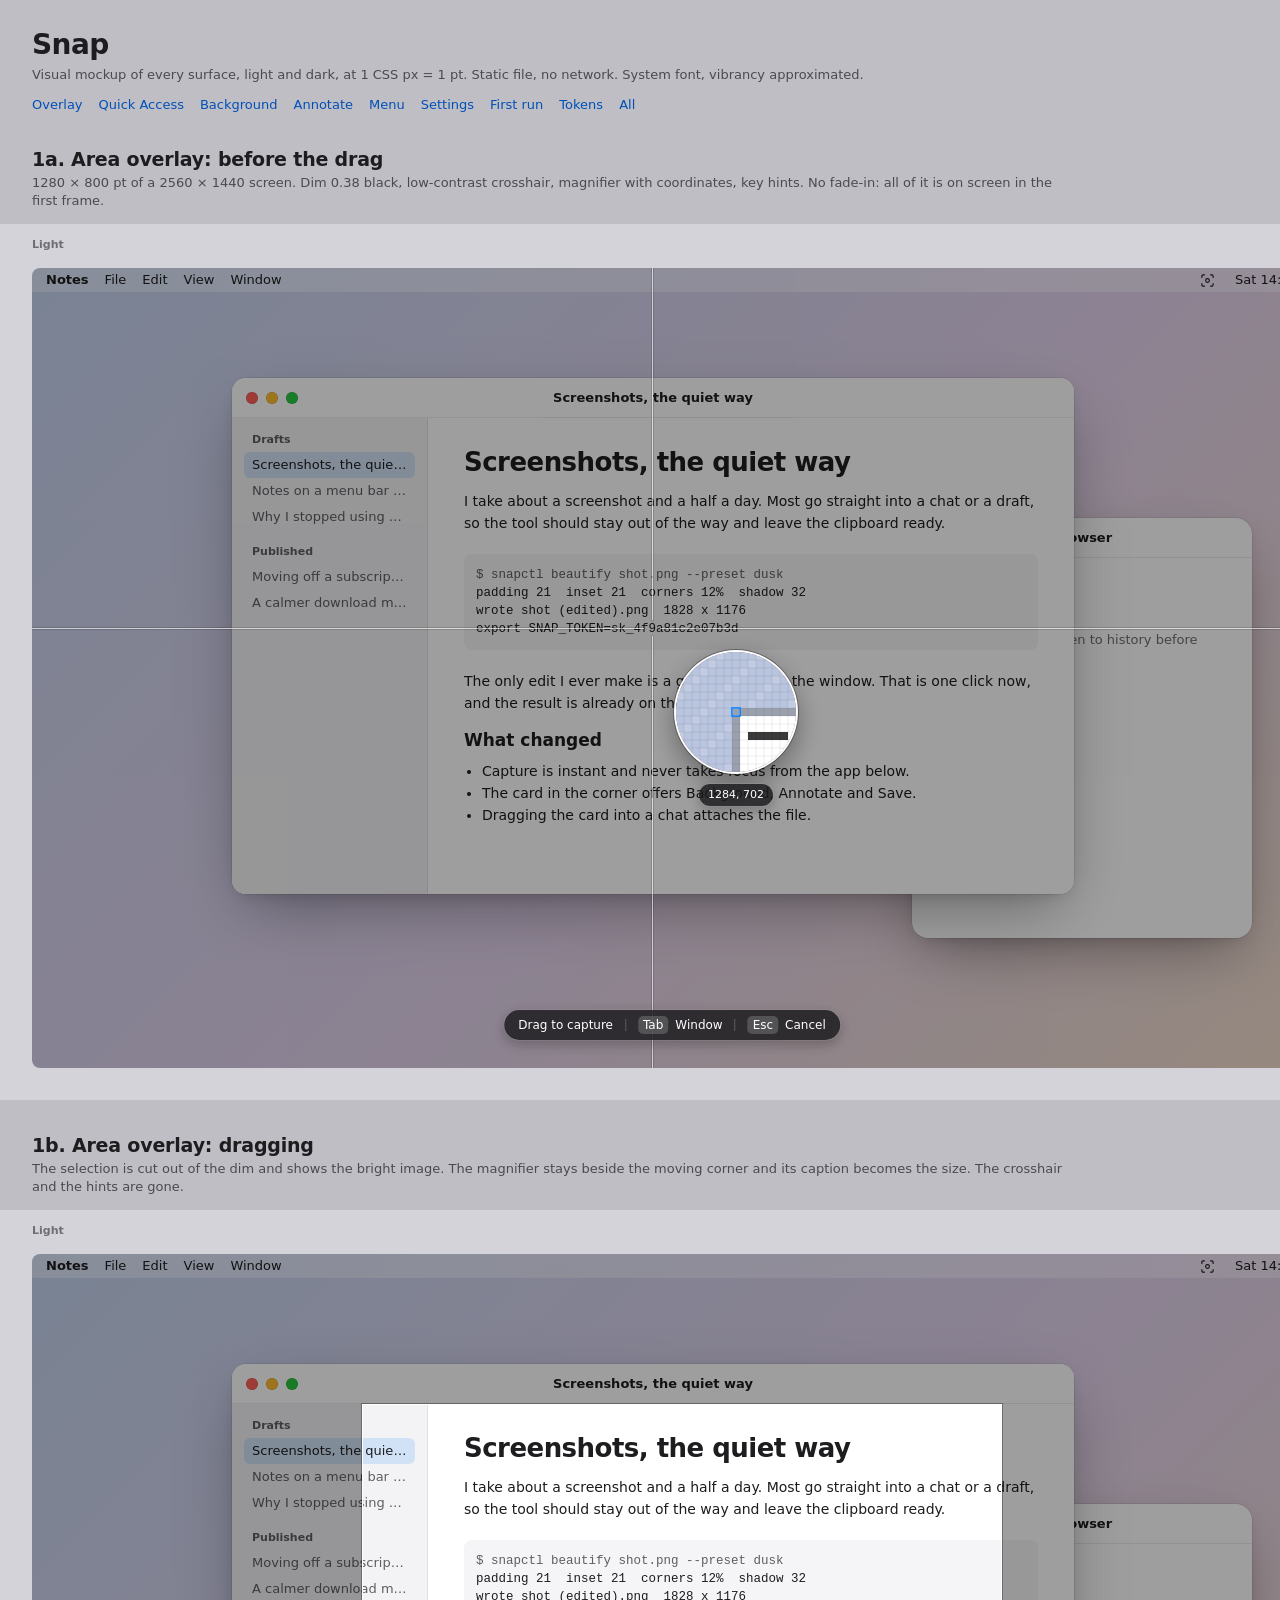
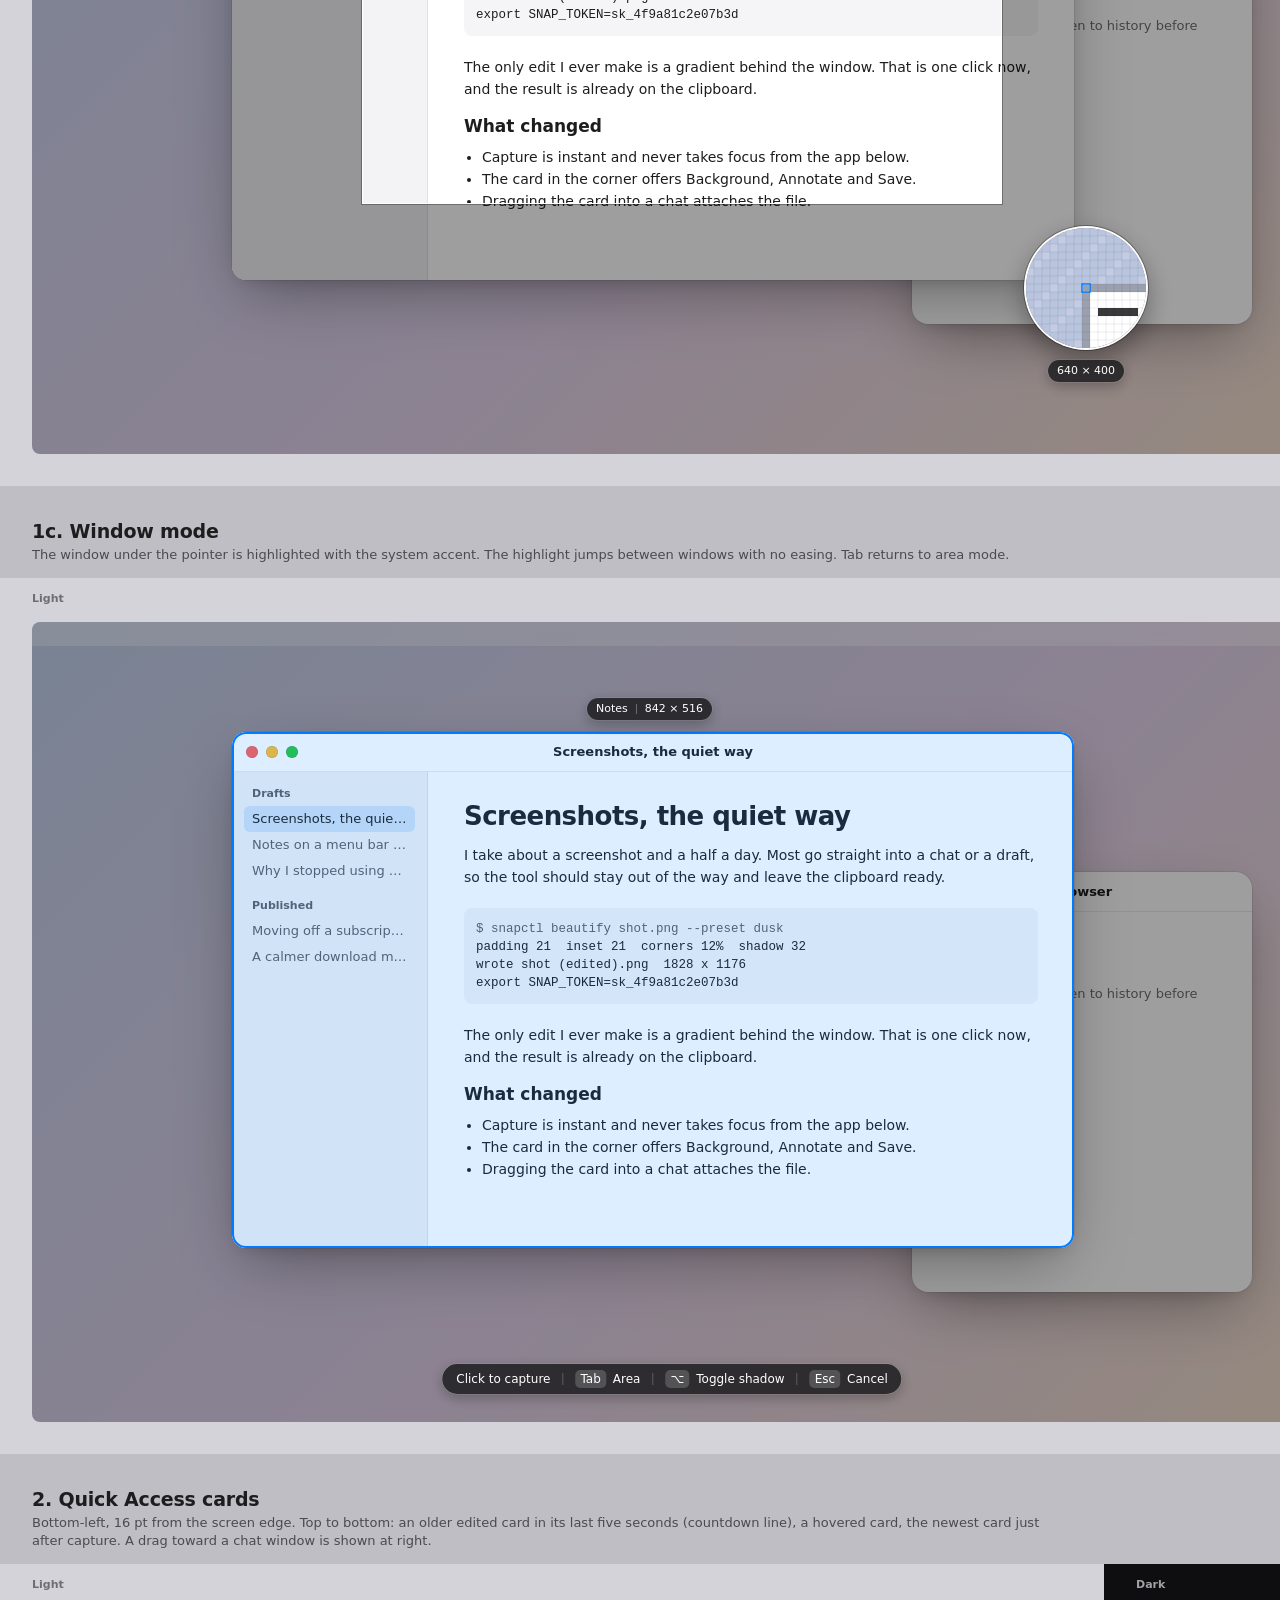
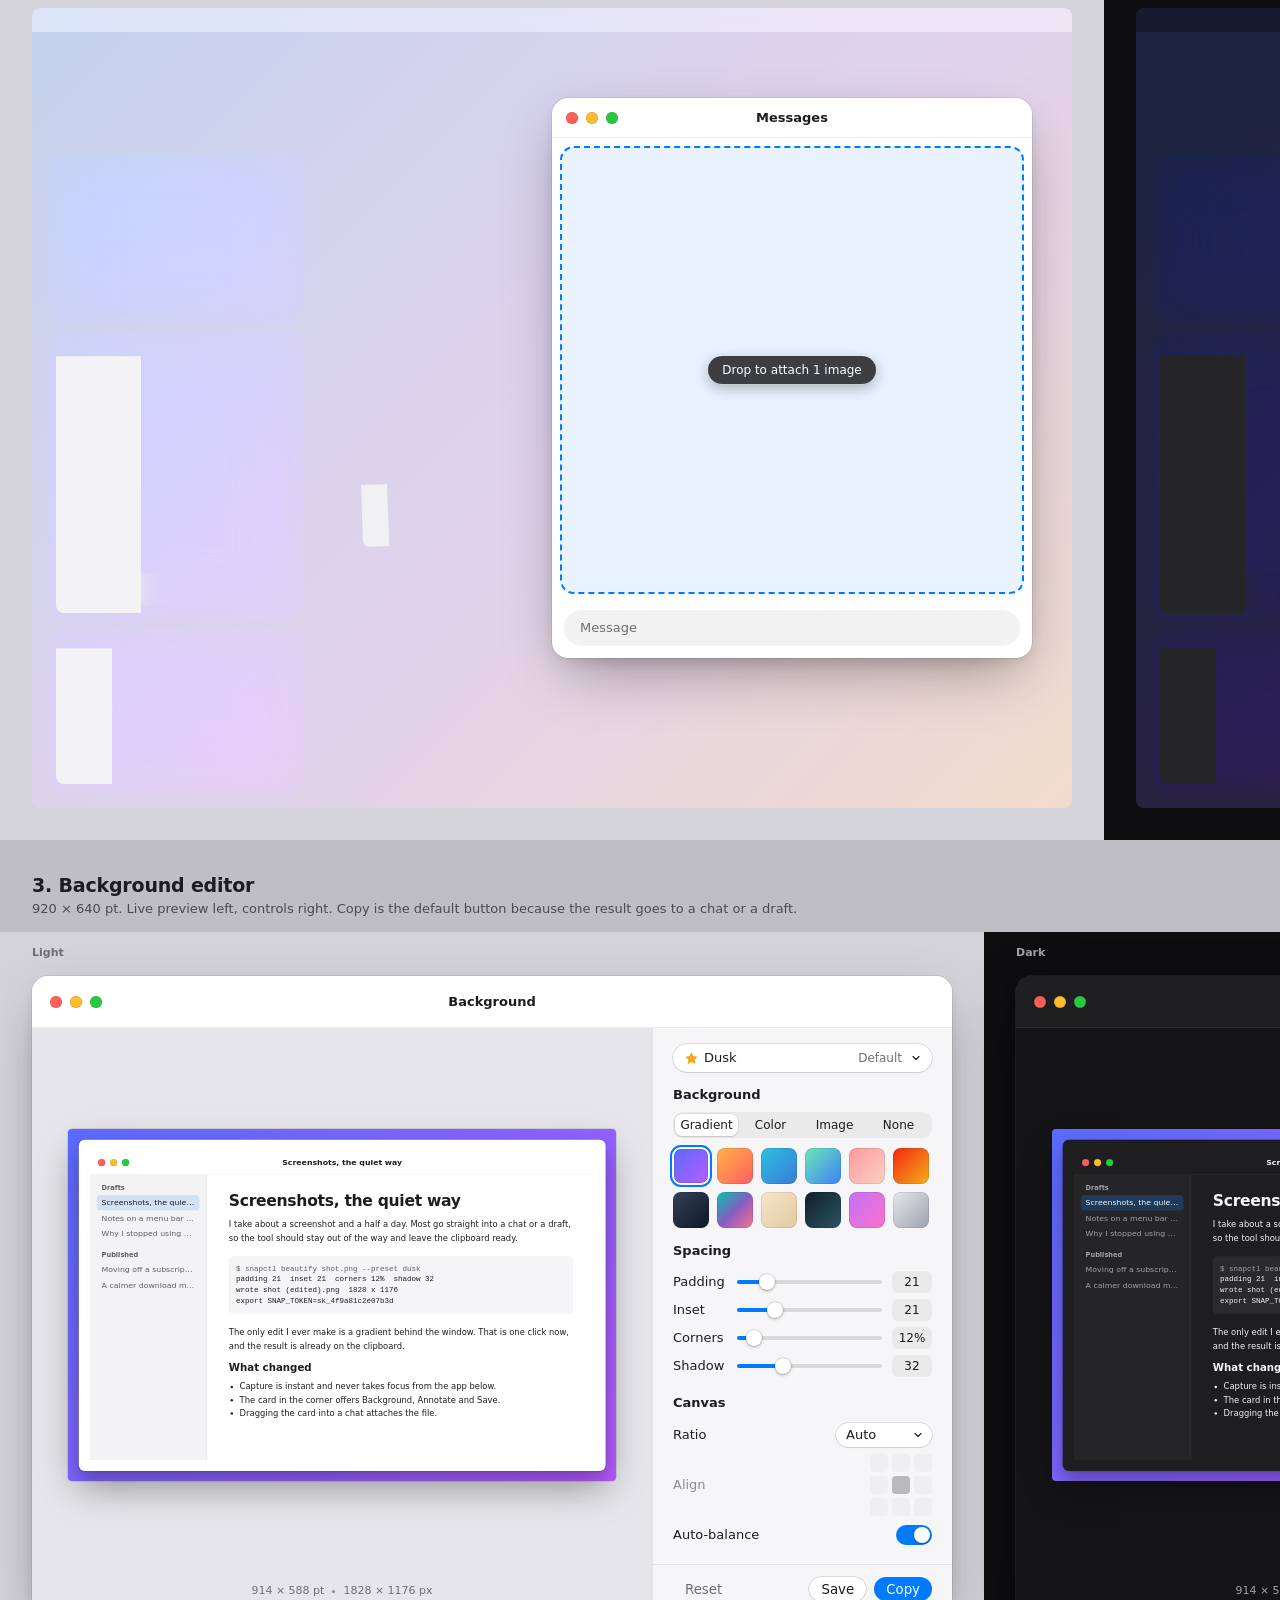
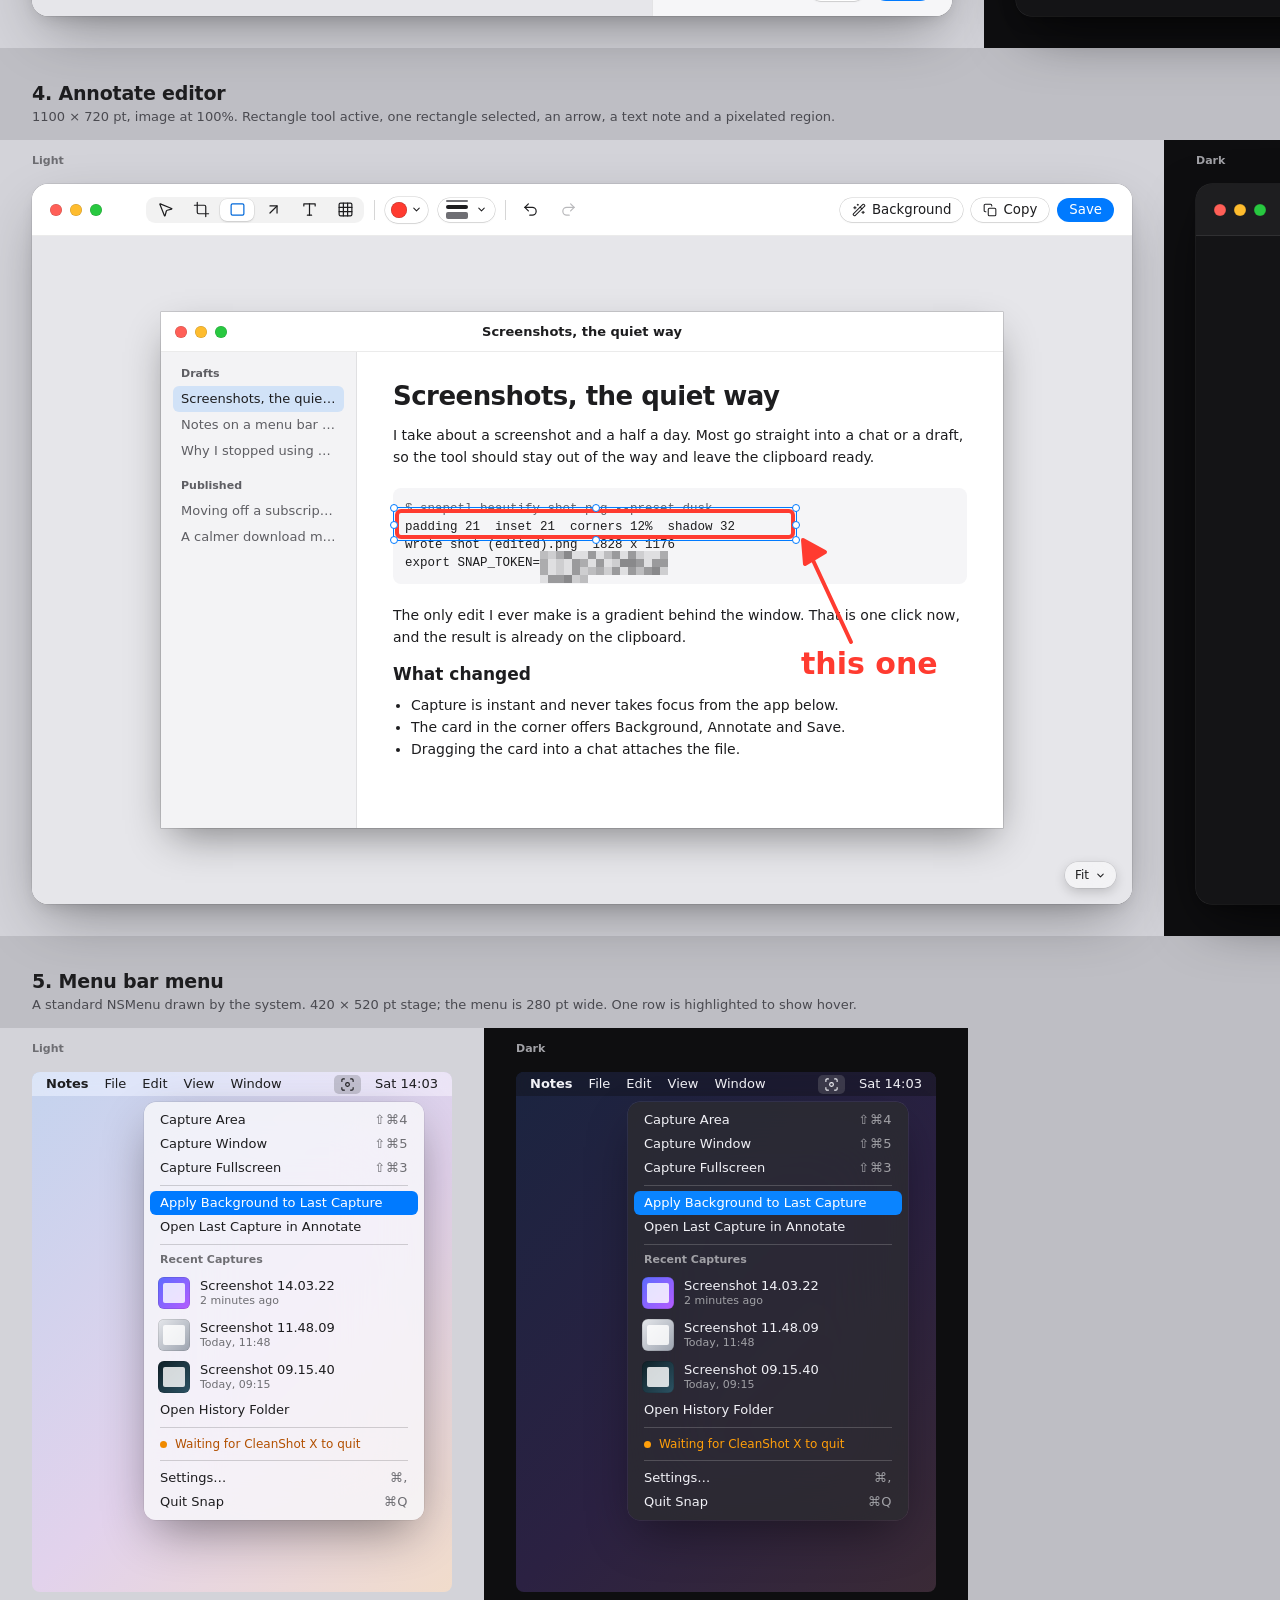
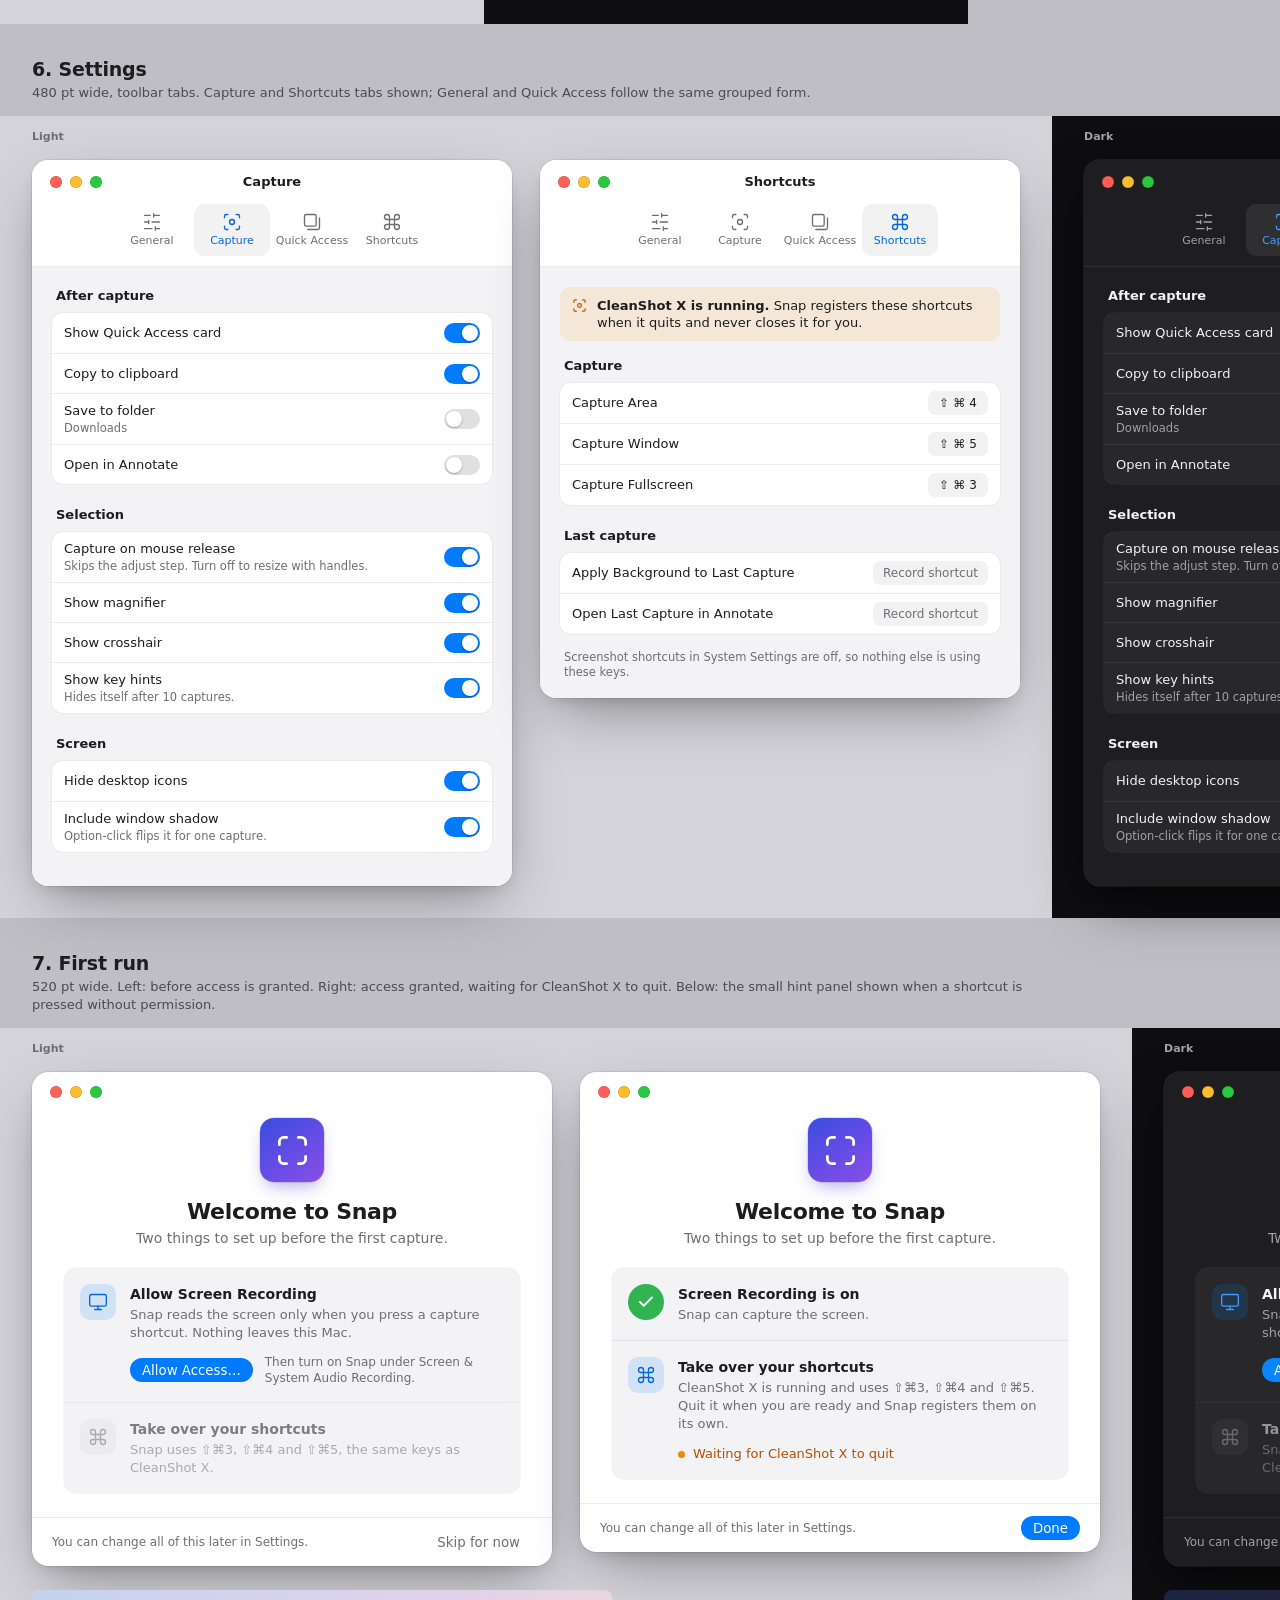
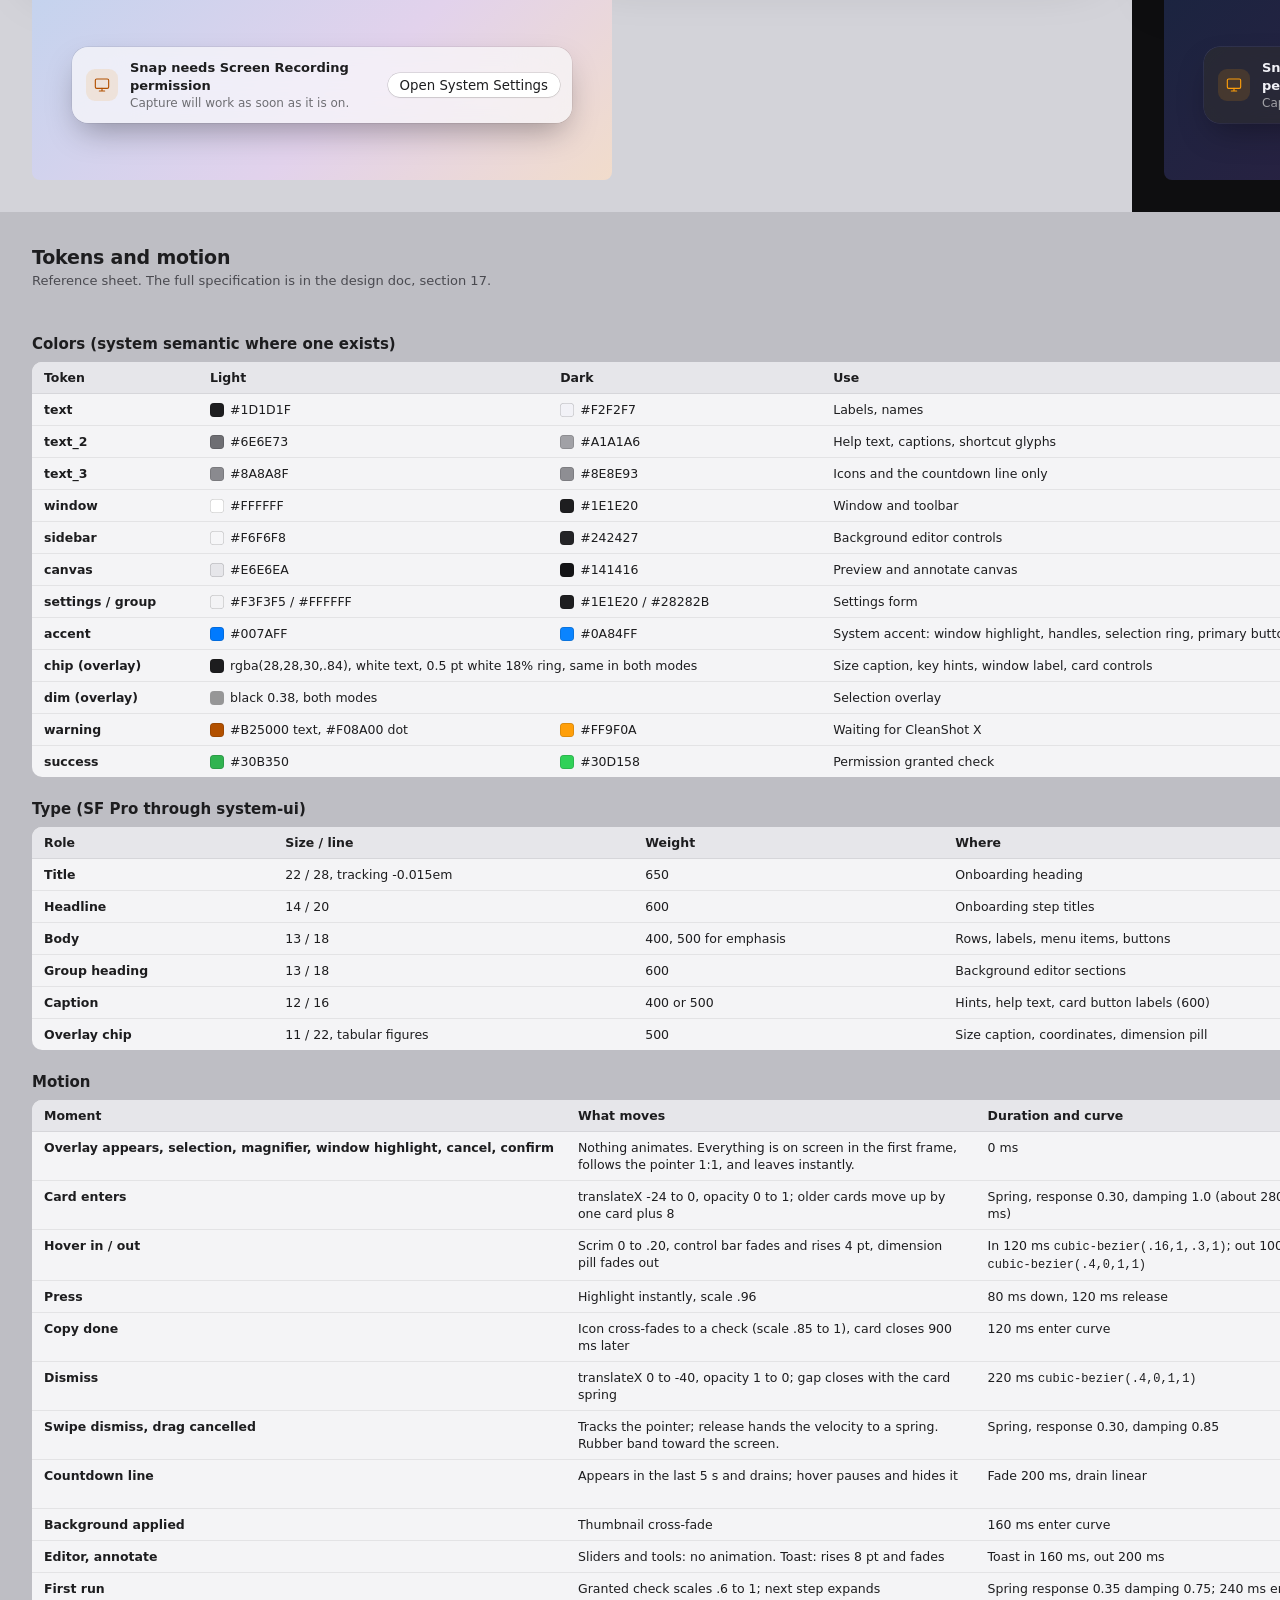
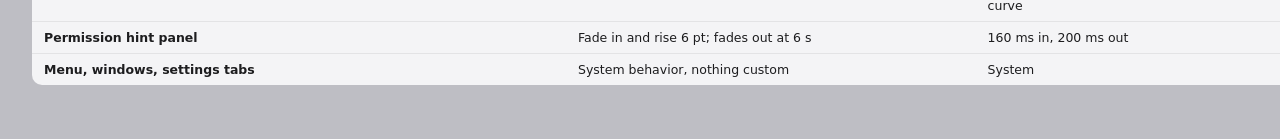
==== docs/mockup/index.html @ 86db2e4d "Snap design doc and mockup Co-Authored-By: Claude Opus 5.5 (1M context) <noreply@anthropic.com> Clau" ====
<!doctype html>
<html lang="en"><head><meta charset="utf-8"><meta name="viewport" content="width=device-width,initial-scale=1">
<title>Snap mockup</title>
<style>*{box-sizing:border-box;margin:0;padding:0}
html{background:#BEBEC4}
body{font:13px/18px -apple-system,BlinkMacSystemFont,system-ui,"SF Pro Text",sans-serif;color:#1d1d1f;-webkit-font-smoothing:antialiased;min-width:max-content;background:#BEBEC4}
.top{padding:28px 32px 8px}
.top h1{font-size:28px;line-height:34px;font-weight:700;letter-spacing:-.02em}
.top p{color:#4a4a50;margin-top:4px}
.top nav{display:flex;gap:16px;margin-top:12px}
.top nav a{color:#0050b8;text-decoration:none;font-weight:500}
section{padding:24px 0 8px}
section>header{padding:0 32px 14px;max-width:1100px}
section>header h2{font-size:19px;line-height:26px;font-weight:650;letter-spacing:-.01em}
section>header p{color:#4a4a50;margin-top:2px}
body:has(section:target) section:not(:target){display:none}
body:has(section:target) .top{display:none}
.pair{display:flex}
.stage{position:relative;padding:44px 32px 32px;display:flex;flex-direction:column;gap:24px;align-items:flex-start;background:var(--stage);color:var(--text)}
.stage .tag{position:absolute;left:32px;top:14px;font-size:11px;line-height:14px;font-weight:600;color:var(--t2)}
.col2{display:flex;gap:28px;align-items:flex-start}
.hpwrap{display:block}

/* ---- themes ---- */
[data-theme=light]{--text:#1D1D1F;--t2:#6E6E73;--t3:#8A8A8F;--sep:rgba(0,0,0,.08);--sep2:rgba(0,0,0,.16);--fill:rgba(0,0,0,.05);--fill2:#F0F0F2;--win:#FFFFFF;--side:#F6F6F8;--canvas:#E6E6EA;--accent:#007AFF;--accent-t:#0068DA;--btn:#FFFFFF;--btn-edge:0 0 0 .5px rgba(0,0,0,.2),0 1px 1.5px rgba(0,0,0,.08);--seg-on:#fff;--seg-edge:0 0 0 .5px rgba(0,0,0,.1),0 1px 2px rgba(0,0,0,.12);--track:rgba(0,0,0,.12);--card:rgba(246,246,248,.78);--card-edge:rgba(0,0,0,.12);--menu:rgba(246,246,248,.86);--stage:#D3D3D9;--setbg:#F3F3F5;--grp:#FFFFFF;--warn:#B25000;--warn-b:#F08A00;--warn-bg:rgba(240,138,0,.12);--ok:#30B350;--win-edge:rgba(0,0,0,.14);--win-shadow:0 22px 60px -14px rgba(0,0,0,.38),0 6px 18px -8px rgba(0,0,0,.2);--wall:linear-gradient(135deg,#C4D3EE 0%,#E2D2EC 55%,#F1DCCB 100%);--w-bg:#FFFFFF;--w-side:#F3F3F5;--w-text:#1D1D1F;--w-t2:#5E5E63;--w-code:#F5F5F7;--w-line:rgba(0,0,0,.08);--w-sel:rgba(0,122,255,.14);--w-edge:rgba(0,0,0,.12)}
[data-theme=dark]{--text:#F2F2F7;--t2:#A1A1A6;--t3:#8E8E93;--sep:rgba(255,255,255,.08);--sep2:rgba(255,255,255,.18);--fill:rgba(255,255,255,.075);--fill2:#2E2E31;--win:#1E1E20;--side:#242427;--canvas:#141416;--accent:#0A84FF;--accent-t:#409CFF;--btn:rgba(255,255,255,.13);--btn-edge:0 0 0 .5px rgba(255,255,255,.06);--seg-on:rgba(255,255,255,.16);--seg-edge:0 0 0 .5px rgba(255,255,255,.08);--track:rgba(255,255,255,.16);--card:rgba(44,44,47,.74);--card-edge:rgba(255,255,255,.14);--menu:rgba(44,44,47,.84);--stage:#0E0E10;--setbg:#1E1E20;--grp:#28282B;--warn:#FF9F0A;--warn-b:#FF9F0A;--warn-bg:rgba(255,159,10,.14);--ok:#30D158;--win-edge:rgba(255,255,255,.14);--win-shadow:0 22px 60px -14px rgba(0,0,0,.7),0 6px 18px -8px rgba(0,0,0,.5);--wall:linear-gradient(135deg,#1B2440 0%,#2B2142 55%,#3A2A36 100%);--w-bg:#1E1E20;--w-side:#252528;--w-text:#F2F2F7;--w-t2:#A1A1A6;--w-code:#2A2A2D;--w-line:rgba(255,255,255,.08);--w-sel:rgba(10,132,255,.24);--w-edge:rgba(255,255,255,.14)}

/* ---- gradients ---- */
.g-dusk{background:linear-gradient(135deg,#5B6CFF,#B65BFF)}.g-citrus{background:linear-gradient(135deg,#FFB347,#FF5E62)}.g-lagoon{background:linear-gradient(135deg,#2BC0E4,#3A7BD5)}.g-mint{background:linear-gradient(135deg,#6EE7B7,#3B82F6)}.g-rose{background:linear-gradient(135deg,#FF9A9E,#FAD0C4)}.g-ember{background:linear-gradient(135deg,#F12711,#F5AF19)}.g-slate{background:linear-gradient(135deg,#334155,#0F172A)}.g-aurora{background:linear-gradient(135deg,#00C9A7,#845EC2,#FF6F91)}.g-sand{background:linear-gradient(135deg,#F5E6CC,#E3C9A0)}.g-ocean{background:linear-gradient(135deg,#0F2027,#2C5364)}.g-orchid{background:linear-gradient(135deg,#C471F5,#FA71CD)}.g-fog{background:linear-gradient(135deg,#E5E7EB,#9CA3AF)}

.ic{flex:none;display:block}
.tl{display:flex;gap:8px;align-items:center}.tl i{width:12px;height:12px;border-radius:50%;display:block;box-shadow:inset 0 0 0 .5px rgba(0,0,0,.2)}
.grow{flex:1}

/* ---- window chrome ---- */
.win{position:relative;background:var(--win);border-radius:16px;box-shadow:0 0 0 .5px var(--win-edge),var(--win-shadow);overflow:hidden;color:var(--text)}
.tbar{display:flex;align-items:center;gap:12px;height:52px;padding:0 18px;position:relative;flex:none}
.tbar .ttl{position:absolute;left:0;right:0;text-align:center;font-weight:600;font-size:13px;pointer-events:none}
.tbar.plain{height:40px}
.btn{font:500 13px/22px inherit;font-family:inherit;height:24px;padding:0 12px;border-radius:12px;border:0;background:var(--btn);color:var(--text);box-shadow:var(--btn-edge);display:inline-flex;align-items:center;gap:6px;white-space:nowrap}
.btn.prime{background:var(--accent);color:#fff;box-shadow:none}
.btn.quiet{background:transparent;box-shadow:none;color:var(--t2)}
.btn:disabled{opacity:.45}
.popup{display:inline-flex;align-items:center;gap:6px;height:24px;padding:0 8px 0 10px;border-radius:12px;background:var(--btn);box-shadow:var(--btn-edge);justify-content:space-between;min-width:96px}
.popup.full{display:flex;width:100%;height:28px;border-radius:14px;padding:0 10px 0 12px}
.popup .star{color:#F5A623;display:flex}.popup .star svg{fill:currentColor}
.popup em{font-style:normal;color:var(--t2);font-size:12px;margin-left:auto;margin-right:2px}
.popup.sm{min-width:0;padding:0 8px;gap:8px}
.switch{width:36px;height:20px;border-radius:10px;background:var(--track);position:relative;flex:none;display:block}
.switch i{position:absolute;left:2px;top:2px;width:16px;height:16px;border-radius:50%;background:#fff;box-shadow:0 1px 2px rgba(0,0,0,.3)}
.switch.on{background:var(--accent)}.switch.on i{left:18px}
.seg{display:flex;background:var(--fill);border-radius:9px;padding:2px;gap:1px}
.seg span{flex:1;text-align:center;height:22px;line-height:22px;border-radius:7px;font-size:12px;color:var(--text)}
.seg span.on{background:var(--seg-on);box-shadow:var(--seg-edge);font-weight:500}
.dim{}

/* ---- fake desktop ---- */
.wall{position:relative;overflow:hidden;border-radius:8px;background:var(--wall);flex:none}
.mbar{position:absolute;left:0;top:0;height:24px;display:flex;justify-content:space-between;align-items:center;padding:0 14px;font-size:13px;font-weight:500;color:var(--text);background:rgba(255,255,255,.42);backdrop-filter:blur(20px) saturate(1.6);white-space:nowrap}
[data-theme=dark] .mbar{background:rgba(20,20,24,.5)}
.mbar span{margin-right:16px}.mbar .mb-l,.mbar .mb-r{display:flex;margin:0}.mbar .mb-r span{margin:0 0 0 14px}.mbar b{margin-right:16px}
.mb-i{display:flex;padding:2px 6px;border-radius:5px;margin-right:-6px}.mb-i.on{background:rgba(120,120,128,.35)}
.aw{position:absolute;display:flex;flex-direction:column}
.aw-bar{height:40px;flex:none;display:flex;align-items:center;padding:0 14px;position:relative;border-bottom:1px solid var(--sep)}
.aw-bar span{position:absolute;left:0;right:0;text-align:center;font-weight:600;font-size:13px}
.aw-body{padding:18px;flex:1;color:var(--text)}.aw-body p{margin-top:8px;line-height:20px}.aw-body .dim,.aw-body p.dim{color:var(--t2)}
.docwin{border-radius:14px}

/* ---- the captured window (842 x 516) ---- */
.shot{position:relative;overflow:hidden;background:var(--w-bg);color:var(--w-text);font-size:14px;line-height:22px;flex:none}
.sh-title{position:absolute;left:0;top:0;right:0;height:40px;border-bottom:1px solid var(--w-line);display:flex;align-items:center;padding:0 14px}
.sh-title span{position:absolute;left:0;right:0;text-align:center;font-weight:600;font-size:13px;color:var(--w-text)}
.sh-side{position:absolute;left:0;top:40px;bottom:0;width:196px;background:var(--w-side);padding:14px 12px;border-right:1px solid var(--w-line)}
.sh-side b{display:block;font-size:11px;line-height:16px;color:var(--w-t2);font-weight:600;padding:0 8px;margin-bottom:4px}
.sh-side p{font-size:13px;line-height:26px;padding:0 8px;border-radius:6px;white-space:nowrap;overflow:hidden;text-overflow:ellipsis}
.sh-side p:first-of-type{background:var(--w-sel);font-weight:500}.sh-side p.dim{color:var(--w-t2)}
.shot h1{position:absolute;left:232px;top:68px;font-size:26px;line-height:32px;font-weight:650;letter-spacing:-.02em}
.shot .p1{position:absolute;left:232px;top:112px;width:574px;margin:0}
.shot pre{position:absolute;left:232px;top:176px;width:574px;height:96px;padding:12px;margin:0;background:var(--w-code);border-radius:8px;font:12.5px/18px ui-monospace,"SF Mono",Menlo,monospace;color:var(--w-text)}
.shot pre span{display:block;white-space:pre}.shot pre .c1{color:var(--w-t2)}.shot pre u{text-decoration:none}
.shot .p2{position:absolute;left:232px;top:292px;width:574px;margin:0}
.shot h2{position:absolute;left:232px;top:350px;font-size:17px;line-height:24px;font-weight:600}
.shot ul{position:absolute;left:232px;top:382px;width:574px;padding-left:18px}.shot li{line-height:22px}
.scl{flex:none;overflow:hidden;position:relative}
.bgc{position:relative}.bgc-card{position:absolute;background:var(--w-bg);box-shadow:0 0 0 1px rgba(0,0,0,.08),0 1px 3px rgba(0,0,0,.12),0 14px 28px rgba(0,0,0,.2),0 28px 56px rgba(0,0,0,.14)}
.bgc-card .shot{border-radius:3px}

/* ---- 1. selection overlay ---- */
.chip{background:rgba(28,28,30,.84);color:#fff;border-radius:11px;box-shadow:0 0 0 .5px rgba(255,255,255,.18),0 4px 14px rgba(0,0,0,.28);font-size:11px;line-height:22px;height:22px;padding:0 9px;font-weight:500;font-variant-numeric:tabular-nums;white-space:nowrap}
.ov .dimall{position:absolute;inset:0;background:rgba(0,0,0,.38)}
.xh-h,.xh-v{position:absolute;background:rgba(255,255,255,.62);box-shadow:0 0 0 .5px rgba(0,0,0,.3)}
.xh-h{height:1px}.xh-v{width:1px}
.sel{position:absolute;border:1px solid #fff;box-shadow:0 0 0 1px rgba(0,0,0,.3),0 0 0 4000px rgba(0,0,0,.38)}
.wsel{position:absolute;border-radius:14px;border:2px solid var(--accent);background:rgba(10,132,255,.14);box-shadow:0 0 0 4000px rgba(0,0,0,.38)}
.wchip{position:absolute;display:flex;align-items:center;gap:8px}.wchip .sep{width:1px;height:10px;background:rgba(255,255,255,.3)}
.loupe{position:absolute;width:120px}
.lp-glass{width:120px;height:120px;border-radius:50%;overflow:hidden;box-shadow:0 0 0 2px #fff,0 0 0 3px rgba(0,0,0,.3),0 10px 28px rgba(0,0,0,.4)}
.lp-glass svg{display:block}
.lp-cap{margin:12px auto 0;width:max-content}
.hintbar{position:absolute;left:50%;bottom:28px;transform:translateX(-50%);display:flex;align-items:center;height:30px;border-radius:15px;padding:0 14px;font-size:12px;line-height:30px}
.hintbar .sp{width:1px;height:12px;background:rgba(255,255,255,.22);margin:0 12px}
.hint{display:flex;align-items:center;gap:7px}
kbd{font:600 11px/16px inherit;font-family:inherit;min-width:18px;height:18px;padding:0 5px;border-radius:5px;background:rgba(255,255,255,.18);text-align:center;display:inline-block;line-height:18px}

/* ---- 2. quick access ---- */
.qa-stack{position:absolute;display:flex;flex-direction:column;gap:8px}
.qa-card{position:relative;width:256px;padding:8px;border-radius:16px;background:var(--card);backdrop-filter:blur(30px) saturate(1.7);box-shadow:0 0 0 .5px var(--card-edge),0 14px 32px -8px rgba(0,0,0,.34)}
.qa-thumb{position:relative;border-radius:8px;overflow:hidden;background:var(--fill2)}
.qa-thumb::after{content:"";position:absolute;inset:0;border-radius:8px;box-shadow:inset 0 0 0 .5px rgba(0,0,0,.18);pointer-events:none}
.qa-dim{position:absolute;left:8px;bottom:8px;height:18px;line-height:18px;border-radius:9px;font-size:11px;padding:0 8px;background:rgba(0,0,0,.58);box-shadow:none}
.qa-copied{position:absolute;right:8px;top:8px;height:22px;display:flex;align-items:center;gap:5px;padding:0 9px 0 7px;font-weight:600}
.qa-copied svg{color:#5BE37D}
.scrim{position:absolute;inset:0;background:rgba(0,0,0,.2)}
.qa-close{position:absolute;left:8px;top:8px;width:22px;height:22px;border-radius:11px;border:0;background:rgba(28,28,30,.84);color:#fff;display:flex;align-items:center;justify-content:center;box-shadow:0 0 0 .5px rgba(255,255,255,.18)}
.qa-bar{position:absolute;left:50%;bottom:8px;transform:translateX(-50%);height:32px;border-radius:16px;padding:0 4px;display:flex;align-items:center;gap:2px;backdrop-filter:blur(16px)}
.qb{height:26px;min-width:28px;border-radius:13px;display:flex;align-items:center;justify-content:center;padding:0 6px}
.qb.main{padding:0 6px 0 9px;gap:5px;background:rgba(255,255,255,.18)}.qb.main b{font-size:12px;font-weight:600}.qb.main .div{width:1px;height:12px;background:rgba(255,255,255,.28);margin:0 1px}
.qa-count{position:absolute;left:8px;bottom:3px;height:2px;border-radius:1px;background:var(--t3)}
.ghost{position:absolute;border-radius:6px;overflow:hidden;box-shadow:0 0 0 .5px rgba(0,0,0,.3),0 12px 28px rgba(0,0,0,.4);opacity:.94;transform:rotate(-2deg)}
.cur{position:absolute;filter:drop-shadow(0 1px 1px rgba(0,0,0,.4))}
.chat{position:relative;flex:1;padding:16px;display:flex;flex-direction:column;gap:10px}
.msg{max-width:300px;padding:7px 12px;border-radius:16px;background:var(--fill2)}.msg.r{align-self:flex-end;background:var(--accent);color:#fff}
.drop{position:absolute;inset:8px 8px 64px;border-radius:14px;border:2px dashed var(--accent);background:color-mix(in srgb,var(--accent) 9%,var(--win) 91%);display:flex;align-items:center;justify-content:center}
.dpill{height:28px;line-height:28px;border-radius:14px;font-size:12px;padding:0 14px}
.composer{position:absolute;left:12px;right:12px;bottom:12px;height:36px;border-radius:18px;background:var(--fill);padding:0 16px;display:flex;align-items:center;color:var(--t2)}

/* ---- 3. background editor ---- */
.edwin{display:flex;flex-direction:column}
.edwin .tbar{background:var(--win);border-bottom:1px solid var(--sep)}
.edbody{flex:1;display:flex;min-height:0}
.prev{flex:1;background:var(--canvas);display:flex;flex-direction:column;align-items:center}
.prevstage{flex:1;display:flex;align-items:center;justify-content:center;padding:28px}
.prevcomp{border-radius:4px;box-shadow:0 0 0 .5px rgba(0,0,0,.2),0 14px 36px -10px rgba(0,0,0,.4)}
.prevmeta{padding:0 0 16px;font-size:11px;color:var(--t2);display:flex;align-items:center;gap:8px;font-variant-numeric:tabular-nums}
.prevmeta i{width:3px;height:3px;border-radius:50%;background:var(--t3)}
.side{width:300px;flex:none;background:var(--side);border-left:1px solid var(--sep);padding:16px 20px 0;display:flex;flex-direction:column}
.sgroup{margin-bottom:14px}.sgroup h4{font-size:13px;line-height:18px;font-weight:600;margin-bottom:8px}
.swgrid{display:grid;grid-template-columns:repeat(6,36px);gap:8px;margin-top:10px}
.sw{width:36px;height:36px;border-radius:8px;display:block;box-shadow:inset 0 0 0 .5px rgba(0,0,0,.18);position:relative}
.sw.sel::after{content:"";position:absolute;inset:-4px;border-radius:11px;border:2px solid var(--accent)}
.srow{display:flex;align-items:center;gap:10px;height:28px}
.srow .sl{width:54px;color:var(--text)}
.trk{flex:1;height:4px;border-radius:2px;background:var(--track);position:relative}
.trk i{position:absolute;left:0;top:0;bottom:0;border-radius:2px;background:var(--accent)}
.trk b{position:absolute;top:-6px;width:16px;height:16px;margin-left:-8px;border-radius:50%;background:#fff;box-shadow:0 0 0 .5px rgba(0,0,0,.18),0 1px 3px rgba(0,0,0,.3)}
.sv{width:40px;height:22px;line-height:22px;text-align:center;border-radius:6px;background:var(--fill);font-size:12px;font-variant-numeric:tabular-nums}
.row2{display:flex;align-items:center;justify-content:space-between;min-height:30px}
.row2 .sl{color:var(--text)}.dimt{color:var(--t3)!important}
.agrid{display:grid;grid-template-columns:repeat(3,18px);gap:4px;margin:4px 0}
.agrid i{width:18px;height:18px;border-radius:4px;background:var(--fill)}
.agrid i.on{background:var(--t3)}.agrid.dim{opacity:.55}
.sfoot{margin-top:auto;border-top:1px solid var(--sep);margin-left:-20px;margin-right:-20px;padding:12px 20px 16px;display:flex;gap:8px;align-items:center}

/* ---- 4. annotate ---- */
.anwin{display:flex;flex-direction:column}
.anwin .tbar{background:var(--win);border-bottom:1px solid var(--sep);gap:14px}
.tgroup{display:flex;align-items:center;gap:10px;margin-left:30px}
.seg.tools{padding:2px;gap:2px}.tool{width:34px;height:26px;border-radius:8px;display:flex;align-items:center;justify-content:center;color:var(--text)}
.tool.on{background:var(--seg-on);box-shadow:var(--seg-edge);color:var(--accent-t)}
.vsep{width:1px;height:20px;background:var(--sep2)}
.colorwell{display:flex;align-items:center;gap:4px;padding:0 6px;height:26px;border-radius:13px;background:var(--btn);box-shadow:var(--btn-edge)}.colorwell i{width:16px;height:16px;border-radius:50%;background:#FF3B30;box-shadow:inset 0 0 0 .5px rgba(0,0,0,.25)}
.strokes{display:flex;flex-direction:column;gap:3px;width:22px}.strokes b{display:block;background:var(--t2);border-radius:2px}.strokes b.on{background:var(--text)}
.ibtn{width:28px;height:26px;display:flex;align-items:center;justify-content:center;color:var(--text)}.ibtn.dis{color:var(--t3);opacity:.6}
.tb-actions{display:flex;gap:8px}
.ancanvas{flex:1;background:var(--canvas);display:flex;align-items:center;justify-content:center;position:relative}
.anshot{position:relative;width:842px;height:516px;box-shadow:0 0 0 .5px rgba(0,0,0,.25),0 16px 40px -10px rgba(0,0,0,.45)}
.ann{position:absolute;left:0;top:0}
.pix{position:absolute;display:grid;grid-template-columns:repeat(16,8px);grid-auto-rows:8px}.pix i{display:block}
.selbox{position:absolute;border:1.5px solid var(--accent)}.selbox i{position:absolute;width:8px;height:8px;border-radius:50%;background:#fff;border:1.5px solid var(--accent);box-sizing:border-box}
.zoom{position:absolute;right:16px;bottom:16px;height:26px;padding:0 10px;border-radius:13px;background:var(--card);backdrop-filter:blur(24px);box-shadow:0 0 0 .5px var(--card-edge),0 4px 12px rgba(0,0,0,.18);display:flex;align-items:center;gap:6px;font-size:12px;font-weight:500}

/* ---- 5. menu ---- */
.menu{position:absolute;right:28px;top:30px;width:280px;padding:6px;border-radius:12px;background:var(--menu);backdrop-filter:blur(40px) saturate(1.8);box-shadow:0 0 0 .5px var(--card-edge),0 18px 50px -10px rgba(0,0,0,.45)}
.mi{height:24px;padding:0 10px;border-radius:6px;display:flex;align-items:center;justify-content:space-between;gap:12px;color:var(--text)}
.mi .mk{color:var(--t2);font-size:13px;letter-spacing:.04em}
.mi.hl{background:var(--accent);color:#fff}
.mi.mrec{height:42px;justify-content:flex-start;gap:10px;padding:0 10px 0 8px}
.rthumb{width:32px;height:32px;border-radius:6px;flex:none;box-shadow:inset 0 0 0 .5px rgba(0,0,0,.2);position:relative}
.rthumb::after{content:"";position:absolute;left:5px;top:6px;right:5px;bottom:6px;border-radius:2px;background:rgba(255,255,255,.82)}
.mi .ml b{display:block;font-weight:400;line-height:16px}.mi .ml em{display:block;font-style:normal;color:var(--t2);font-size:11px;line-height:14px}
.menu hr{border:0;height:1px;background:var(--sep2);margin:5px 10px}
.mh{padding:2px 10px 4px;font-size:11px;font-weight:600;color:var(--t2);line-height:16px}
.mi.status{height:22px;color:var(--warn);font-size:12px;justify-content:flex-start;gap:8px}.dot{width:7px;height:7px;border-radius:50%;background:var(--warn-b);display:inline-block;flex:none}

/* ---- 6. settings ---- */
.setwin{display:flex;flex-direction:column}
.tbar.set{height:44px;border-bottom:0;background:var(--win)}
.tabs{display:flex;justify-content:center;gap:4px;padding:0 20px 10px;background:var(--win);border-bottom:1px solid var(--sep)}
.tab{width:76px;height:52px;border-radius:10px;display:flex;flex-direction:column;align-items:center;justify-content:center;gap:2px;color:var(--t2)}
.tab b{font-size:11px;font-weight:500;line-height:14px}.tab.on{background:var(--fill);color:var(--accent-t)}
.setbody{background:var(--setbg);padding:20px 20px 18px;display:flex;flex-direction:column}
.grp{background:var(--grp);border-radius:10px;box-shadow:0 0 0 .5px var(--sep);margin-bottom:16px}
.frow{display:flex;align-items:center;justify-content:space-between;gap:16px;min-height:40px;padding:8px 12px}
.frow+.frow{border-top:1px solid var(--sep)}
.fl{line-height:18px}.fl em{display:block;font-style:normal;font-size:11.5px;line-height:15px;color:var(--t2);margin-top:1px}
.rec{height:24px;padding:0 10px;border-radius:7px;background:var(--fill);display:flex;align-items:center;gap:2px;font-size:12px}
.rec.empty{color:var(--t2)}
.kk{font:600 13px/18px inherit;font-family:inherit;background:none;min-width:0;padding:0 1px;height:auto;color:var(--text)}
.note{display:flex;gap:10px;align-items:flex-start;padding:10px 12px;border-radius:10px;background:var(--warn-bg);margin-bottom:16px;line-height:17px}.note svg{color:var(--warn);margin-top:1px}
.foot{font-size:11.5px;line-height:15px;color:var(--t2);padding:0 4px}

/* ---- 7. onboarding ---- */
.onwin{display:flex;flex-direction:column}
.onbody{padding:6px 32px 24px;display:flex;flex-direction:column;align-items:center}
.appicon{background:linear-gradient(145deg,#3B4CE0,#8A4DE8);display:flex;align-items:center;justify-content:center;box-shadow:0 0 0 .5px rgba(0,0,0,.2),0 8px 18px -6px rgba(80,60,200,.5);flex:none}
.onbody h2{font-size:22px;line-height:28px;font-weight:650;letter-spacing:-.015em;margin-top:16px}
.lead{color:var(--t2);margin-top:2px;font-size:14px;line-height:20px}
.steps{width:100%;margin-top:20px;background:var(--grp);border-radius:12px;box-shadow:0 0 0 .5px var(--sep);overflow:hidden}
[data-theme=light] .onbody .steps{background:var(--setbg)}
.step{display:flex;gap:14px;padding:16px}.step+.step{border-top:1px solid var(--sep)}
.step.off{opacity:.55}
.sicon{width:36px;height:36px;border-radius:10px;background:var(--fill);display:flex;align-items:center;justify-content:center;color:var(--t2);flex:none}
.step.active .sicon{background:color-mix(in srgb,var(--accent) 14%,transparent);color:var(--accent-t)}
.sicon.ok{background:var(--ok)!important;color:#fff!important;border-radius:18px}
.sicon.sm{width:32px;height:32px;border-radius:9px}
.stext b{font-size:14px;line-height:20px;font-weight:600;display:block}.stext p{color:var(--t2);margin-top:2px;line-height:18px}
.sact{margin-top:12px;display:flex;align-items:center;gap:12px;flex-wrap:wrap}
.hintx{font-size:12px;color:var(--t2);line-height:16px;flex:1;min-width:150px}
.stat{display:flex;align-items:center;gap:8px;color:var(--warn);font-weight:500}
.onfoot{display:flex;align-items:center;padding:12px 20px;border-top:1px solid var(--sep);font-size:12px;color:var(--t2)}
.hintpanel{position:absolute;left:50%;top:50%;transform:translate(-50%,-50%);width:500px;display:flex;align-items:center;gap:12px;padding:12px 12px 12px 14px;border-radius:16px;background:var(--card);backdrop-filter:blur(30px) saturate(1.7);box-shadow:0 0 0 .5px var(--card-edge),0 14px 32px -8px rgba(0,0,0,.34);color:var(--text)}
.hintpanel b{display:block;font-size:13px;line-height:18px}.hintpanel p{font-size:12px;line-height:16px;color:var(--t2)}.hintpanel .btn{margin-left:auto}
.hintpanel .sicon{background:var(--warn-bg);color:var(--warn)}

/* ---- tokens sheet ---- */
.sheet{padding:8px 32px 48px;color:#1d1d1f;max-width:1500px}
.sheet h3{font-size:15px;line-height:20px;font-weight:650;margin:22px 0 8px}
.sheet table{border-collapse:collapse;width:100%;background:#F4F4F6;border-radius:10px;overflow:hidden;font-size:12.5px;line-height:17px}
.sheet th{text-align:left;font-weight:600;padding:7px 12px;background:#E6E6EA}
.sheet td{padding:7px 12px;border-top:1px solid rgba(0,0,0,.07);vertical-align:top}
.sheet td:first-child{font-weight:600;white-space:nowrap}
.sheet code{font:12px/16px ui-monospace,Menlo,monospace}
.sw2{display:inline-block;width:14px;height:14px;border-radius:4px;vertical-align:-3px;margin-right:6px;box-shadow:inset 0 0 0 .5px rgba(0,0,0,.25)}

.gh{font-size:13px;line-height:18px;font-weight:600;margin:6px 4px 8px}.setbody .gh:first-child{margin-top:0}
.note+.gh{margin-top:0}
</style></head><body>
<div class="top"><h1>Snap</h1><p>Visual mockup of every surface, light and dark, at 1 CSS px = 1 pt. Static file, no network. System font, vibrancy approximated.</p><nav><a href="#overlay-before">Overlay</a><a href="#quick-access">Quick Access</a><a href="#background">Background</a><a href="#annotate">Annotate</a><a href="#menu">Menu</a><a href="#settings">Settings</a><a href="#onboarding">First run</a><a href="#tokens">Tokens</a><a href="#">All</a></nav></div>
<section id="overlay-before"><header><h2>1a. Area overlay: before the drag</h2><p>1280 × 800 pt of a 2560 × 1440 screen. Dim 0.38 black, low-contrast crosshair, magnifier with coordinates, key hints. No fade-in: all of it is on screen in the first frame.</p></header><div class="pair "><div class="stage" data-theme="light"><span class="tag">Light</span><div class="wall ov" style="width:1280px;height:800px"><div class="mbar" style="width:1280px"><span class="mb-l"><b>Notes</b><span>File</span><span>Edit</span><span>View</span><span>Window</span></span><span class="mb-r"><span class="mb-i"><svg class="ic " width="15" height="15" viewBox="0 0 24 24" fill="none" stroke="currentColor" stroke-width="1.8" stroke-linecap="round" stroke-linejoin="round"><path d="M3 7V5a2 2 0 0 1 2-2h2M17 3h2a2 2 0 0 1 2 2v2M21 17v2a2 2 0 0 1-2 2h-2M7 21H5a2 2 0 0 1-2-2v-2"/><circle cx="12" cy="12" r="3"/></svg></span><span>Sat 14:03</span></span></div><div class="win aw" style="left:880px;top:250px;width:340px;height:420px"><div class="aw-bar"><div class="tl "><i style="background:#FF5F57"></i><i style="background:#FEBC2E"></i><i style="background:#28C840"></i></div><span>Browser</span></div><div class="aw-body pad"><b>docs.local</b><p>Release notes</p><p class="dim">Every capture is written to history before anything else can fail.</p></div></div><div class="win aw docwin" style="left:200px;top:110px;width:842px;height:516px"><div class="shot" style="width:842px;height:516px">
  <div class="sh-title"><div class="tl "><i style="background:#FF5F57"></i><i style="background:#FEBC2E"></i><i style="background:#28C840"></i></div><span>Screenshots, the quiet way</span></div>
  <div class="sh-side">
    <b>Drafts</b>
    <p>Screenshots, the quiet way</p><p class="dim">Notes on a menu bar app</p><p class="dim">Why I stopped using presets</p>
    <b style="margin-top:14px">Published</b>
    <p class="dim">Moving off a subscription</p><p class="dim">A calmer download manager</p>
  </div>
  <h1>Screenshots, the quiet way</h1>
  <p class="p1">I take about a screenshot and a half a day. Most go straight into a chat or a draft, so the tool should stay out of the way and leave the clipboard ready.</p>
  <pre><span class="c1">$ snapctl beautify shot.png --preset dusk</span><span>padding 21  inset 21  corners 12%  shadow 32</span><span>wrote shot (edited).png  1828 x 1176</span><span>export SNAP_TOKEN=<u>sk_4f9a81c2e07b3d</u></span></pre>
  <p class="p2">The only edit I ever make is a gradient behind the window. That is one click now, and the result is already on the clipboard.</p>
  <h2>What changed</h2>
  <ul><li>Capture is instant and never takes focus from the app below.</li><li>The card in the corner offers Background, Annotate and Save.</li><li>Dragging the card into a chat attaches the file.</li></ul>
</div></div><div class="dimall"></div><div class="xh-h" style="top:360px;left:0;width:612px"></div><div class="xh-h" style="top:360px;left:628px;width:652px"></div><div class="xh-v" style="left:620px;top:0;height:352px"></div><div class="xh-v" style="left:620px;top:368px;height:432px"></div><div class="loupe" style="left:644px;top:384px"><div class="lp-glass"><svg width="120" height="120" viewBox="0 0 120 120"><rect x="0" y="0" width="8" height="8" fill="#C4CCE4"/><rect x="8" y="0" width="8" height="8" fill="#B9C4DE"/><rect x="16" y="0" width="8" height="8" fill="#B9C4DE"/><rect x="24" y="0" width="8" height="8" fill="#B9C4DE"/><rect x="32" y="0" width="8" height="8" fill="#B9C4DE"/><rect x="40" y="0" width="8" height="8" fill="#C4CCE4"/><rect x="48" y="0" width="8" height="8" fill="#B9C4DE"/><rect x="56" y="0" width="8" height="8" fill="#B9C4DE"/><rect x="64" y="0" width="8" height="8" fill="#B9C4DE"/><rect x="72" y="0" width="8" height="8" fill="#B9C4DE"/><rect x="80" y="0" width="8" height="8" fill="#C4CCE4"/><rect x="88" y="0" width="8" height="8" fill="#B9C4DE"/><rect x="96" y="0" width="8" height="8" fill="#B9C4DE"/><rect x="104" y="0" width="8" height="8" fill="#B9C4DE"/><rect x="112" y="0" width="8" height="8" fill="#B9C4DE"/><rect x="0" y="8" width="8" height="8" fill="#B9C4DE"/><rect x="8" y="8" width="8" height="8" fill="#B9C4DE"/><rect x="16" y="8" width="8" height="8" fill="#B9C4DE"/><rect x="24" y="8" width="8" height="8" fill="#B9C4DE"/><rect x="32" y="8" width="8" height="8" fill="#C4CCE4"/><rect x="40" y="8" width="8" height="8" fill="#B9C4DE"/><rect x="48" y="8" width="8" height="8" fill="#B9C4DE"/><rect x="56" y="8" width="8" height="8" fill="#B9C4DE"/><rect x="64" y="8" width="8" height="8" fill="#B9C4DE"/><rect x="72" y="8" width="8" height="8" fill="#C4CCE4"/><rect x="80" y="8" width="8" height="8" fill="#B9C4DE"/><rect x="88" y="8" width="8" height="8" fill="#B9C4DE"/><rect x="96" y="8" width="8" height="8" fill="#B9C4DE"/><rect x="104" y="8" width="8" height="8" fill="#B9C4DE"/><rect x="112" y="8" width="8" height="8" fill="#C4CCE4"/><rect x="0" y="16" width="8" height="8" fill="#B9C4DE"/><rect x="8" y="16" width="8" height="8" fill="#B9C4DE"/><rect x="16" y="16" width="8" height="8" fill="#B9C4DE"/><rect x="24" y="16" width="8" height="8" fill="#C4CCE4"/><rect x="32" y="16" width="8" height="8" fill="#B9C4DE"/><rect x="40" y="16" width="8" height="8" fill="#B9C4DE"/><rect x="48" y="16" width="8" height="8" fill="#B9C4DE"/><rect x="56" y="16" width="8" height="8" fill="#B9C4DE"/><rect x="64" y="16" width="8" height="8" fill="#C4CCE4"/><rect x="72" y="16" width="8" height="8" fill="#B9C4DE"/><rect x="80" y="16" width="8" height="8" fill="#B9C4DE"/><rect x="88" y="16" width="8" height="8" fill="#B9C4DE"/><rect x="96" y="16" width="8" height="8" fill="#B9C4DE"/><rect x="104" y="16" width="8" height="8" fill="#C4CCE4"/><rect x="112" y="16" width="8" height="8" fill="#B9C4DE"/><rect x="0" y="24" width="8" height="8" fill="#B9C4DE"/><rect x="8" y="24" width="8" height="8" fill="#B9C4DE"/><rect x="16" y="24" width="8" height="8" fill="#C4CCE4"/><rect x="24" y="24" width="8" height="8" fill="#B9C4DE"/><rect x="32" y="24" width="8" height="8" fill="#B9C4DE"/><rect x="40" y="24" width="8" height="8" fill="#B9C4DE"/><rect x="48" y="24" width="8" height="8" fill="#B9C4DE"/><rect x="56" y="24" width="8" height="8" fill="#C4CCE4"/><rect x="64" y="24" width="8" height="8" fill="#B9C4DE"/><rect x="72" y="24" width="8" height="8" fill="#B9C4DE"/><rect x="80" y="24" width="8" height="8" fill="#B9C4DE"/><rect x="88" y="24" width="8" height="8" fill="#B9C4DE"/><rect x="96" y="24" width="8" height="8" fill="#C4CCE4"/><rect x="104" y="24" width="8" height="8" fill="#B9C4DE"/><rect x="112" y="24" width="8" height="8" fill="#B9C4DE"/><rect x="0" y="32" width="8" height="8" fill="#B9C4DE"/><rect x="8" y="32" width="8" height="8" fill="#C4CCE4"/><rect x="16" y="32" width="8" height="8" fill="#B9C4DE"/><rect x="24" y="32" width="8" height="8" fill="#B9C4DE"/><rect x="32" y="32" width="8" height="8" fill="#B9C4DE"/><rect x="40" y="32" width="8" height="8" fill="#B9C4DE"/><rect x="48" y="32" width="8" height="8" fill="#C4CCE4"/><rect x="56" y="32" width="8" height="8" fill="#B9C4DE"/><rect x="64" y="32" width="8" height="8" fill="#B9C4DE"/><rect x="72" y="32" width="8" height="8" fill="#B9C4DE"/><rect x="80" y="32" width="8" height="8" fill="#B9C4DE"/><rect x="88" y="32" width="8" height="8" fill="#C4CCE4"/><rect x="96" y="32" width="8" height="8" fill="#B9C4DE"/><rect x="104" y="32" width="8" height="8" fill="#B9C4DE"/><rect x="112" y="32" width="8" height="8" fill="#B9C4DE"/><rect x="0" y="40" width="8" height="8" fill="#C4CCE4"/><rect x="8" y="40" width="8" height="8" fill="#B9C4DE"/><rect x="16" y="40" width="8" height="8" fill="#B9C4DE"/><rect x="24" y="40" width="8" height="8" fill="#B9C4DE"/><rect x="32" y="40" width="8" height="8" fill="#B9C4DE"/><rect x="40" y="40" width="8" height="8" fill="#C4CCE4"/><rect x="48" y="40" width="8" height="8" fill="#B9C4DE"/><rect x="56" y="40" width="8" height="8" fill="#B9C4DE"/><rect x="64" y="40" width="8" height="8" fill="#B9C4DE"/><rect x="72" y="40" width="8" height="8" fill="#B9C4DE"/><rect x="80" y="40" width="8" height="8" fill="#C4CCE4"/><rect x="88" y="40" width="8" height="8" fill="#B9C4DE"/><rect x="96" y="40" width="8" height="8" fill="#B9C4DE"/><rect x="104" y="40" width="8" height="8" fill="#B9C4DE"/><rect x="112" y="40" width="8" height="8" fill="#B9C4DE"/><rect x="0" y="48" width="8" height="8" fill="#B9C4DE"/><rect x="8" y="48" width="8" height="8" fill="#B9C4DE"/><rect x="16" y="48" width="8" height="8" fill="#B9C4DE"/><rect x="24" y="48" width="8" height="8" fill="#B9C4DE"/><rect x="32" y="48" width="8" height="8" fill="#C4CCE4"/><rect x="40" y="48" width="8" height="8" fill="#B9C4DE"/><rect x="48" y="48" width="8" height="8" fill="#B9C4DE"/><rect x="56" y="48" width="8" height="8" fill="#B9C4DE"/><rect x="64" y="48" width="8" height="8" fill="#B9C4DE"/><rect x="72" y="48" width="8" height="8" fill="#C4CCE4"/><rect x="80" y="48" width="8" height="8" fill="#B9C4DE"/><rect x="88" y="48" width="8" height="8" fill="#B9C4DE"/><rect x="96" y="48" width="8" height="8" fill="#B9C4DE"/><rect x="104" y="48" width="8" height="8" fill="#B9C4DE"/><rect x="112" y="48" width="8" height="8" fill="#C4CCE4"/><rect x="0" y="56" width="8" height="8" fill="#B9C4DE"/><rect x="8" y="56" width="8" height="8" fill="#B9C4DE"/><rect x="16" y="56" width="8" height="8" fill="#B9C4DE"/><rect x="24" y="56" width="8" height="8" fill="#C4CCE4"/><rect x="32" y="56" width="8" height="8" fill="#B9C4DE"/><rect x="40" y="56" width="8" height="8" fill="#B9C4DE"/><rect x="48" y="56" width="8" height="8" fill="#B9C4DE"/><rect x="56" y="56" width="8" height="8" fill="#9AA0AE"/><rect x="64" y="56" width="8" height="8" fill="#9AA0AE"/><rect x="72" y="56" width="8" height="8" fill="#9AA0AE"/><rect x="80" y="56" width="8" height="8" fill="#9AA0AE"/><rect x="88" y="56" width="8" height="8" fill="#9AA0AE"/><rect x="96" y="56" width="8" height="8" fill="#9AA0AE"/><rect x="104" y="56" width="8" height="8" fill="#9AA0AE"/><rect x="112" y="56" width="8" height="8" fill="#9AA0AE"/><rect x="0" y="64" width="8" height="8" fill="#B9C4DE"/><rect x="8" y="64" width="8" height="8" fill="#B9C4DE"/><rect x="16" y="64" width="8" height="8" fill="#C4CCE4"/><rect x="24" y="64" width="8" height="8" fill="#B9C4DE"/><rect x="32" y="64" width="8" height="8" fill="#B9C4DE"/><rect x="40" y="64" width="8" height="8" fill="#B9C4DE"/><rect x="48" y="64" width="8" height="8" fill="#B9C4DE"/><rect x="56" y="64" width="8" height="8" fill="#9AA0AE"/><rect x="64" y="64" width="8" height="8" fill="#FFFFFF"/><rect x="72" y="64" width="8" height="8" fill="#FFFFFF"/><rect x="80" y="64" width="8" height="8" fill="#FFFFFF"/><rect x="88" y="64" width="8" height="8" fill="#FFFFFF"/><rect x="96" y="64" width="8" height="8" fill="#FFFFFF"/><rect x="104" y="64" width="8" height="8" fill="#FFFFFF"/><rect x="112" y="64" width="8" height="8" fill="#FFFFFF"/><rect x="0" y="72" width="8" height="8" fill="#B9C4DE"/><rect x="8" y="72" width="8" height="8" fill="#C4CCE4"/><rect x="16" y="72" width="8" height="8" fill="#B9C4DE"/><rect x="24" y="72" width="8" height="8" fill="#B9C4DE"/><rect x="32" y="72" width="8" height="8" fill="#B9C4DE"/><rect x="40" y="72" width="8" height="8" fill="#B9C4DE"/><rect x="48" y="72" width="8" height="8" fill="#C4CCE4"/><rect x="56" y="72" width="8" height="8" fill="#9AA0AE"/><rect x="64" y="72" width="8" height="8" fill="#FFFFFF"/><rect x="72" y="72" width="8" height="8" fill="#FFFFFF"/><rect x="80" y="72" width="8" height="8" fill="#FFFFFF"/><rect x="88" y="72" width="8" height="8" fill="#FFFFFF"/><rect x="96" y="72" width="8" height="8" fill="#FFFFFF"/><rect x="104" y="72" width="8" height="8" fill="#FFFFFF"/><rect x="112" y="72" width="8" height="8" fill="#FFFFFF"/><rect x="0" y="80" width="8" height="8" fill="#C4CCE4"/><rect x="8" y="80" width="8" height="8" fill="#B9C4DE"/><rect x="16" y="80" width="8" height="8" fill="#B9C4DE"/><rect x="24" y="80" width="8" height="8" fill="#B9C4DE"/><rect x="32" y="80" width="8" height="8" fill="#B9C4DE"/><rect x="40" y="80" width="8" height="8" fill="#C4CCE4"/><rect x="48" y="80" width="8" height="8" fill="#B9C4DE"/><rect x="56" y="80" width="8" height="8" fill="#9AA0AE"/><rect x="64" y="80" width="8" height="8" fill="#FFFFFF"/><rect x="72" y="80" width="8" height="8" fill="#3A3A3C"/><rect x="80" y="80" width="8" height="8" fill="#3A3A3C"/><rect x="88" y="80" width="8" height="8" fill="#3A3A3C"/><rect x="96" y="80" width="8" height="8" fill="#3A3A3C"/><rect x="104" y="80" width="8" height="8" fill="#3A3A3C"/><rect x="112" y="80" width="8" height="8" fill="#FFFFFF"/><rect x="0" y="88" width="8" height="8" fill="#B9C4DE"/><rect x="8" y="88" width="8" height="8" fill="#B9C4DE"/><rect x="16" y="88" width="8" height="8" fill="#B9C4DE"/><rect x="24" y="88" width="8" height="8" fill="#B9C4DE"/><rect x="32" y="88" width="8" height="8" fill="#C4CCE4"/><rect x="40" y="88" width="8" height="8" fill="#B9C4DE"/><rect x="48" y="88" width="8" height="8" fill="#B9C4DE"/><rect x="56" y="88" width="8" height="8" fill="#9AA0AE"/><rect x="64" y="88" width="8" height="8" fill="#FFFFFF"/><rect x="72" y="88" width="8" height="8" fill="#FFFFFF"/><rect x="80" y="88" width="8" height="8" fill="#FFFFFF"/><rect x="88" y="88" width="8" height="8" fill="#FFFFFF"/><rect x="96" y="88" width="8" height="8" fill="#FFFFFF"/><rect x="104" y="88" width="8" height="8" fill="#FFFFFF"/><rect x="112" y="88" width="8" height="8" fill="#FFFFFF"/><rect x="0" y="96" width="8" height="8" fill="#B9C4DE"/><rect x="8" y="96" width="8" height="8" fill="#B9C4DE"/><rect x="16" y="96" width="8" height="8" fill="#B9C4DE"/><rect x="24" y="96" width="8" height="8" fill="#C4CCE4"/><rect x="32" y="96" width="8" height="8" fill="#B9C4DE"/><rect x="40" y="96" width="8" height="8" fill="#B9C4DE"/><rect x="48" y="96" width="8" height="8" fill="#B9C4DE"/><rect x="56" y="96" width="8" height="8" fill="#9AA0AE"/><rect x="64" y="96" width="8" height="8" fill="#FFFFFF"/><rect x="72" y="96" width="8" height="8" fill="#FFFFFF"/><rect x="80" y="96" width="8" height="8" fill="#FFFFFF"/><rect x="88" y="96" width="8" height="8" fill="#FFFFFF"/><rect x="96" y="96" width="8" height="8" fill="#FFFFFF"/><rect x="104" y="96" width="8" height="8" fill="#FFFFFF"/><rect x="112" y="96" width="8" height="8" fill="#FFFFFF"/><rect x="0" y="104" width="8" height="8" fill="#B9C4DE"/><rect x="8" y="104" width="8" height="8" fill="#B9C4DE"/><rect x="16" y="104" width="8" height="8" fill="#C4CCE4"/><rect x="24" y="104" width="8" height="8" fill="#B9C4DE"/><rect x="32" y="104" width="8" height="8" fill="#B9C4DE"/><rect x="40" y="104" width="8" height="8" fill="#B9C4DE"/><rect x="48" y="104" width="8" height="8" fill="#B9C4DE"/><rect x="56" y="104" width="8" height="8" fill="#9AA0AE"/><rect x="64" y="104" width="8" height="8" fill="#FFFFFF"/><rect x="72" y="104" width="8" height="8" fill="#FFFFFF"/><rect x="80" y="104" width="8" height="8" fill="#FFFFFF"/><rect x="88" y="104" width="8" height="8" fill="#FFFFFF"/><rect x="96" y="104" width="8" height="8" fill="#FFFFFF"/><rect x="104" y="104" width="8" height="8" fill="#FFFFFF"/><rect x="112" y="104" width="8" height="8" fill="#FFFFFF"/><rect x="0" y="112" width="8" height="8" fill="#B9C4DE"/><rect x="8" y="112" width="8" height="8" fill="#C4CCE4"/><rect x="16" y="112" width="8" height="8" fill="#B9C4DE"/><rect x="24" y="112" width="8" height="8" fill="#B9C4DE"/><rect x="32" y="112" width="8" height="8" fill="#B9C4DE"/><rect x="40" y="112" width="8" height="8" fill="#B9C4DE"/><rect x="48" y="112" width="8" height="8" fill="#C4CCE4"/><rect x="56" y="112" width="8" height="8" fill="#9AA0AE"/><rect x="64" y="112" width="8" height="8" fill="#FFFFFF"/><rect x="72" y="112" width="8" height="8" fill="#FFFFFF"/><rect x="80" y="112" width="8" height="8" fill="#FFFFFF"/><rect x="88" y="112" width="8" height="8" fill="#FFFFFF"/><rect x="96" y="112" width="8" height="8" fill="#FFFFFF"/><rect x="104" y="112" width="8" height="8" fill="#FFFFFF"/><rect x="112" y="112" width="8" height="8" fill="#FFFFFF"/><g stroke="rgba(0,0,0,.14)" stroke-width=".5" fill="none"><path d="M8 0V120M0 8H120"/><path d="M16 0V120M0 16H120"/><path d="M24 0V120M0 24H120"/><path d="M32 0V120M0 32H120"/><path d="M40 0V120M0 40H120"/><path d="M48 0V120M0 48H120"/><path d="M56 0V120M0 56H120"/><path d="M64 0V120M0 64H120"/><path d="M72 0V120M0 72H120"/><path d="M80 0V120M0 80H120"/><path d="M88 0V120M0 88H120"/><path d="M96 0V120M0 96H120"/><path d="M104 0V120M0 104H120"/><path d="M112 0V120M0 112H120"/></g><rect x="56.5" y="56.5" width="7" height="7" fill="none" stroke="#fff" stroke-width="1"/><rect x="56" y="56" width="8" height="8" fill="none" stroke="#007AFF" stroke-width="1.5"/></svg></div><div class="chip lp-cap">1284, 702</div></div><div class="chip hintbar"><span class="hint">Drag to capture</span><i class="sp"></i><span class="hint"><kbd>Tab</kbd>Window</span><i class="sp"></i><span class="hint"><kbd>Esc</kbd>Cancel</span></div></div></div><div class="stage" data-theme="dark"><span class="tag">Dark</span><div class="wall ov" style="width:1280px;height:800px"><div class="mbar" style="width:1280px"><span class="mb-l"><b>Notes</b><span>File</span><span>Edit</span><span>View</span><span>Window</span></span><span class="mb-r"><span class="mb-i"><svg class="ic " width="15" height="15" viewBox="0 0 24 24" fill="none" stroke="currentColor" stroke-width="1.8" stroke-linecap="round" stroke-linejoin="round"><path d="M3 7V5a2 2 0 0 1 2-2h2M17 3h2a2 2 0 0 1 2 2v2M21 17v2a2 2 0 0 1-2 2h-2M7 21H5a2 2 0 0 1-2-2v-2"/><circle cx="12" cy="12" r="3"/></svg></span><span>Sat 14:03</span></span></div><div class="win aw" style="left:880px;top:250px;width:340px;height:420px"><div class="aw-bar"><div class="tl "><i style="background:#FF5F57"></i><i style="background:#FEBC2E"></i><i style="background:#28C840"></i></div><span>Browser</span></div><div class="aw-body pad"><b>docs.local</b><p>Release notes</p><p class="dim">Every capture is written to history before anything else can fail.</p></div></div><div class="win aw docwin" style="left:200px;top:110px;width:842px;height:516px"><div class="shot" style="width:842px;height:516px">
  <div class="sh-title"><div class="tl "><i style="background:#FF5F57"></i><i style="background:#FEBC2E"></i><i style="background:#28C840"></i></div><span>Screenshots, the quiet way</span></div>
  <div class="sh-side">
    <b>Drafts</b>
    <p>Screenshots, the quiet way</p><p class="dim">Notes on a menu bar app</p><p class="dim">Why I stopped using presets</p>
    <b style="margin-top:14px">Published</b>
    <p class="dim">Moving off a subscription</p><p class="dim">A calmer download manager</p>
  </div>
  <h1>Screenshots, the quiet way</h1>
  <p class="p1">I take about a screenshot and a half a day. Most go straight into a chat or a draft, so the tool should stay out of the way and leave the clipboard ready.</p>
  <pre><span class="c1">$ snapctl beautify shot.png --preset dusk</span><span>padding 21  inset 21  corners 12%  shadow 32</span><span>wrote shot (edited).png  1828 x 1176</span><span>export SNAP_TOKEN=<u>sk_4f9a81c2e07b3d</u></span></pre>
  <p class="p2">The only edit I ever make is a gradient behind the window. That is one click now, and the result is already on the clipboard.</p>
  <h2>What changed</h2>
  <ul><li>Capture is instant and never takes focus from the app below.</li><li>The card in the corner offers Background, Annotate and Save.</li><li>Dragging the card into a chat attaches the file.</li></ul>
</div></div><div class="dimall"></div><div class="xh-h" style="top:360px;left:0;width:612px"></div><div class="xh-h" style="top:360px;left:628px;width:652px"></div><div class="xh-v" style="left:620px;top:0;height:352px"></div><div class="xh-v" style="left:620px;top:368px;height:432px"></div><div class="loupe" style="left:644px;top:384px"><div class="lp-glass"><svg width="120" height="120" viewBox="0 0 120 120"><rect x="0" y="0" width="8" height="8" fill="#C4CCE4"/><rect x="8" y="0" width="8" height="8" fill="#B9C4DE"/><rect x="16" y="0" width="8" height="8" fill="#B9C4DE"/><rect x="24" y="0" width="8" height="8" fill="#B9C4DE"/><rect x="32" y="0" width="8" height="8" fill="#B9C4DE"/><rect x="40" y="0" width="8" height="8" fill="#C4CCE4"/><rect x="48" y="0" width="8" height="8" fill="#B9C4DE"/><rect x="56" y="0" width="8" height="8" fill="#B9C4DE"/><rect x="64" y="0" width="8" height="8" fill="#B9C4DE"/><rect x="72" y="0" width="8" height="8" fill="#B9C4DE"/><rect x="80" y="0" width="8" height="8" fill="#C4CCE4"/><rect x="88" y="0" width="8" height="8" fill="#B9C4DE"/><rect x="96" y="0" width="8" height="8" fill="#B9C4DE"/><rect x="104" y="0" width="8" height="8" fill="#B9C4DE"/><rect x="112" y="0" width="8" height="8" fill="#B9C4DE"/><rect x="0" y="8" width="8" height="8" fill="#B9C4DE"/><rect x="8" y="8" width="8" height="8" fill="#B9C4DE"/><rect x="16" y="8" width="8" height="8" fill="#B9C4DE"/><rect x="24" y="8" width="8" height="8" fill="#B9C4DE"/><rect x="32" y="8" width="8" height="8" fill="#C4CCE4"/><rect x="40" y="8" width="8" height="8" fill="#B9C4DE"/><rect x="48" y="8" width="8" height="8" fill="#B9C4DE"/><rect x="56" y="8" width="8" height="8" fill="#B9C4DE"/><rect x="64" y="8" width="8" height="8" fill="#B9C4DE"/><rect x="72" y="8" width="8" height="8" fill="#C4CCE4"/><rect x="80" y="8" width="8" height="8" fill="#B9C4DE"/><rect x="88" y="8" width="8" height="8" fill="#B9C4DE"/><rect x="96" y="8" width="8" height="8" fill="#B9C4DE"/><rect x="104" y="8" width="8" height="8" fill="#B9C4DE"/><rect x="112" y="8" width="8" height="8" fill="#C4CCE4"/><rect x="0" y="16" width="8" height="8" fill="#B9C4DE"/><rect x="8" y="16" width="8" height="8" fill="#B9C4DE"/><rect x="16" y="16" width="8" height="8" fill="#B9C4DE"/><rect x="24" y="16" width="8" height="8" fill="#C4CCE4"/><rect x="32" y="16" width="8" height="8" fill="#B9C4DE"/><rect x="40" y="16" width="8" height="8" fill="#B9C4DE"/><rect x="48" y="16" width="8" height="8" fill="#B9C4DE"/><rect x="56" y="16" width="8" height="8" fill="#B9C4DE"/><rect x="64" y="16" width="8" height="8" fill="#C4CCE4"/><rect x="72" y="16" width="8" height="8" fill="#B9C4DE"/><rect x="80" y="16" width="8" height="8" fill="#B9C4DE"/><rect x="88" y="16" width="8" height="8" fill="#B9C4DE"/><rect x="96" y="16" width="8" height="8" fill="#B9C4DE"/><rect x="104" y="16" width="8" height="8" fill="#C4CCE4"/><rect x="112" y="16" width="8" height="8" fill="#B9C4DE"/><rect x="0" y="24" width="8" height="8" fill="#B9C4DE"/><rect x="8" y="24" width="8" height="8" fill="#B9C4DE"/><rect x="16" y="24" width="8" height="8" fill="#C4CCE4"/><rect x="24" y="24" width="8" height="8" fill="#B9C4DE"/><rect x="32" y="24" width="8" height="8" fill="#B9C4DE"/><rect x="40" y="24" width="8" height="8" fill="#B9C4DE"/><rect x="48" y="24" width="8" height="8" fill="#B9C4DE"/><rect x="56" y="24" width="8" height="8" fill="#C4CCE4"/><rect x="64" y="24" width="8" height="8" fill="#B9C4DE"/><rect x="72" y="24" width="8" height="8" fill="#B9C4DE"/><rect x="80" y="24" width="8" height="8" fill="#B9C4DE"/><rect x="88" y="24" width="8" height="8" fill="#B9C4DE"/><rect x="96" y="24" width="8" height="8" fill="#C4CCE4"/><rect x="104" y="24" width="8" height="8" fill="#B9C4DE"/><rect x="112" y="24" width="8" height="8" fill="#B9C4DE"/><rect x="0" y="32" width="8" height="8" fill="#B9C4DE"/><rect x="8" y="32" width="8" height="8" fill="#C4CCE4"/><rect x="16" y="32" width="8" height="8" fill="#B9C4DE"/><rect x="24" y="32" width="8" height="8" fill="#B9C4DE"/><rect x="32" y="32" width="8" height="8" fill="#B9C4DE"/><rect x="40" y="32" width="8" height="8" fill="#B9C4DE"/><rect x="48" y="32" width="8" height="8" fill="#C4CCE4"/><rect x="56" y="32" width="8" height="8" fill="#B9C4DE"/><rect x="64" y="32" width="8" height="8" fill="#B9C4DE"/><rect x="72" y="32" width="8" height="8" fill="#B9C4DE"/><rect x="80" y="32" width="8" height="8" fill="#B9C4DE"/><rect x="88" y="32" width="8" height="8" fill="#C4CCE4"/><rect x="96" y="32" width="8" height="8" fill="#B9C4DE"/><rect x="104" y="32" width="8" height="8" fill="#B9C4DE"/><rect x="112" y="32" width="8" height="8" fill="#B9C4DE"/><rect x="0" y="40" width="8" height="8" fill="#C4CCE4"/><rect x="8" y="40" width="8" height="8" fill="#B9C4DE"/><rect x="16" y="40" width="8" height="8" fill="#B9C4DE"/><rect x="24" y="40" width="8" height="8" fill="#B9C4DE"/><rect x="32" y="40" width="8" height="8" fill="#B9C4DE"/><rect x="40" y="40" width="8" height="8" fill="#C4CCE4"/><rect x="48" y="40" width="8" height="8" fill="#B9C4DE"/><rect x="56" y="40" width="8" height="8" fill="#B9C4DE"/><rect x="64" y="40" width="8" height="8" fill="#B9C4DE"/><rect x="72" y="40" width="8" height="8" fill="#B9C4DE"/><rect x="80" y="40" width="8" height="8" fill="#C4CCE4"/><rect x="88" y="40" width="8" height="8" fill="#B9C4DE"/><rect x="96" y="40" width="8" height="8" fill="#B9C4DE"/><rect x="104" y="40" width="8" height="8" fill="#B9C4DE"/><rect x="112" y="40" width="8" height="8" fill="#B9C4DE"/><rect x="0" y="48" width="8" height="8" fill="#B9C4DE"/><rect x="8" y="48" width="8" height="8" fill="#B9C4DE"/><rect x="16" y="48" width="8" height="8" fill="#B9C4DE"/><rect x="24" y="48" width="8" height="8" fill="#B9C4DE"/><rect x="32" y="48" width="8" height="8" fill="#C4CCE4"/><rect x="40" y="48" width="8" height="8" fill="#B9C4DE"/><rect x="48" y="48" width="8" height="8" fill="#B9C4DE"/><rect x="56" y="48" width="8" height="8" fill="#B9C4DE"/><rect x="64" y="48" width="8" height="8" fill="#B9C4DE"/><rect x="72" y="48" width="8" height="8" fill="#C4CCE4"/><rect x="80" y="48" width="8" height="8" fill="#B9C4DE"/><rect x="88" y="48" width="8" height="8" fill="#B9C4DE"/><rect x="96" y="48" width="8" height="8" fill="#B9C4DE"/><rect x="104" y="48" width="8" height="8" fill="#B9C4DE"/><rect x="112" y="48" width="8" height="8" fill="#C4CCE4"/><rect x="0" y="56" width="8" height="8" fill="#B9C4DE"/><rect x="8" y="56" width="8" height="8" fill="#B9C4DE"/><rect x="16" y="56" width="8" height="8" fill="#B9C4DE"/><rect x="24" y="56" width="8" height="8" fill="#C4CCE4"/><rect x="32" y="56" width="8" height="8" fill="#B9C4DE"/><rect x="40" y="56" width="8" height="8" fill="#B9C4DE"/><rect x="48" y="56" width="8" height="8" fill="#B9C4DE"/><rect x="56" y="56" width="8" height="8" fill="#9AA0AE"/><rect x="64" y="56" width="8" height="8" fill="#9AA0AE"/><rect x="72" y="56" width="8" height="8" fill="#9AA0AE"/><rect x="80" y="56" width="8" height="8" fill="#9AA0AE"/><rect x="88" y="56" width="8" height="8" fill="#9AA0AE"/><rect x="96" y="56" width="8" height="8" fill="#9AA0AE"/><rect x="104" y="56" width="8" height="8" fill="#9AA0AE"/><rect x="112" y="56" width="8" height="8" fill="#9AA0AE"/><rect x="0" y="64" width="8" height="8" fill="#B9C4DE"/><rect x="8" y="64" width="8" height="8" fill="#B9C4DE"/><rect x="16" y="64" width="8" height="8" fill="#C4CCE4"/><rect x="24" y="64" width="8" height="8" fill="#B9C4DE"/><rect x="32" y="64" width="8" height="8" fill="#B9C4DE"/><rect x="40" y="64" width="8" height="8" fill="#B9C4DE"/><rect x="48" y="64" width="8" height="8" fill="#B9C4DE"/><rect x="56" y="64" width="8" height="8" fill="#9AA0AE"/><rect x="64" y="64" width="8" height="8" fill="#FFFFFF"/><rect x="72" y="64" width="8" height="8" fill="#FFFFFF"/><rect x="80" y="64" width="8" height="8" fill="#FFFFFF"/><rect x="88" y="64" width="8" height="8" fill="#FFFFFF"/><rect x="96" y="64" width="8" height="8" fill="#FFFFFF"/><rect x="104" y="64" width="8" height="8" fill="#FFFFFF"/><rect x="112" y="64" width="8" height="8" fill="#FFFFFF"/><rect x="0" y="72" width="8" height="8" fill="#B9C4DE"/><rect x="8" y="72" width="8" height="8" fill="#C4CCE4"/><rect x="16" y="72" width="8" height="8" fill="#B9C4DE"/><rect x="24" y="72" width="8" height="8" fill="#B9C4DE"/><rect x="32" y="72" width="8" height="8" fill="#B9C4DE"/><rect x="40" y="72" width="8" height="8" fill="#B9C4DE"/><rect x="48" y="72" width="8" height="8" fill="#C4CCE4"/><rect x="56" y="72" width="8" height="8" fill="#9AA0AE"/><rect x="64" y="72" width="8" height="8" fill="#FFFFFF"/><rect x="72" y="72" width="8" height="8" fill="#FFFFFF"/><rect x="80" y="72" width="8" height="8" fill="#FFFFFF"/><rect x="88" y="72" width="8" height="8" fill="#FFFFFF"/><rect x="96" y="72" width="8" height="8" fill="#FFFFFF"/><rect x="104" y="72" width="8" height="8" fill="#FFFFFF"/><rect x="112" y="72" width="8" height="8" fill="#FFFFFF"/><rect x="0" y="80" width="8" height="8" fill="#C4CCE4"/><rect x="8" y="80" width="8" height="8" fill="#B9C4DE"/><rect x="16" y="80" width="8" height="8" fill="#B9C4DE"/><rect x="24" y="80" width="8" height="8" fill="#B9C4DE"/><rect x="32" y="80" width="8" height="8" fill="#B9C4DE"/><rect x="40" y="80" width="8" height="8" fill="#C4CCE4"/><rect x="48" y="80" width="8" height="8" fill="#B9C4DE"/><rect x="56" y="80" width="8" height="8" fill="#9AA0AE"/><rect x="64" y="80" width="8" height="8" fill="#FFFFFF"/><rect x="72" y="80" width="8" height="8" fill="#3A3A3C"/><rect x="80" y="80" width="8" height="8" fill="#3A3A3C"/><rect x="88" y="80" width="8" height="8" fill="#3A3A3C"/><rect x="96" y="80" width="8" height="8" fill="#3A3A3C"/><rect x="104" y="80" width="8" height="8" fill="#3A3A3C"/><rect x="112" y="80" width="8" height="8" fill="#FFFFFF"/><rect x="0" y="88" width="8" height="8" fill="#B9C4DE"/><rect x="8" y="88" width="8" height="8" fill="#B9C4DE"/><rect x="16" y="88" width="8" height="8" fill="#B9C4DE"/><rect x="24" y="88" width="8" height="8" fill="#B9C4DE"/><rect x="32" y="88" width="8" height="8" fill="#C4CCE4"/><rect x="40" y="88" width="8" height="8" fill="#B9C4DE"/><rect x="48" y="88" width="8" height="8" fill="#B9C4DE"/><rect x="56" y="88" width="8" height="8" fill="#9AA0AE"/><rect x="64" y="88" width="8" height="8" fill="#FFFFFF"/><rect x="72" y="88" width="8" height="8" fill="#FFFFFF"/><rect x="80" y="88" width="8" height="8" fill="#FFFFFF"/><rect x="88" y="88" width="8" height="8" fill="#FFFFFF"/><rect x="96" y="88" width="8" height="8" fill="#FFFFFF"/><rect x="104" y="88" width="8" height="8" fill="#FFFFFF"/><rect x="112" y="88" width="8" height="8" fill="#FFFFFF"/><rect x="0" y="96" width="8" height="8" fill="#B9C4DE"/><rect x="8" y="96" width="8" height="8" fill="#B9C4DE"/><rect x="16" y="96" width="8" height="8" fill="#B9C4DE"/><rect x="24" y="96" width="8" height="8" fill="#C4CCE4"/><rect x="32" y="96" width="8" height="8" fill="#B9C4DE"/><rect x="40" y="96" width="8" height="8" fill="#B9C4DE"/><rect x="48" y="96" width="8" height="8" fill="#B9C4DE"/><rect x="56" y="96" width="8" height="8" fill="#9AA0AE"/><rect x="64" y="96" width="8" height="8" fill="#FFFFFF"/><rect x="72" y="96" width="8" height="8" fill="#FFFFFF"/><rect x="80" y="96" width="8" height="8" fill="#FFFFFF"/><rect x="88" y="96" width="8" height="8" fill="#FFFFFF"/><rect x="96" y="96" width="8" height="8" fill="#FFFFFF"/><rect x="104" y="96" width="8" height="8" fill="#FFFFFF"/><rect x="112" y="96" width="8" height="8" fill="#FFFFFF"/><rect x="0" y="104" width="8" height="8" fill="#B9C4DE"/><rect x="8" y="104" width="8" height="8" fill="#B9C4DE"/><rect x="16" y="104" width="8" height="8" fill="#C4CCE4"/><rect x="24" y="104" width="8" height="8" fill="#B9C4DE"/><rect x="32" y="104" width="8" height="8" fill="#B9C4DE"/><rect x="40" y="104" width="8" height="8" fill="#B9C4DE"/><rect x="48" y="104" width="8" height="8" fill="#B9C4DE"/><rect x="56" y="104" width="8" height="8" fill="#9AA0AE"/><rect x="64" y="104" width="8" height="8" fill="#FFFFFF"/><rect x="72" y="104" width="8" height="8" fill="#FFFFFF"/><rect x="80" y="104" width="8" height="8" fill="#FFFFFF"/><rect x="88" y="104" width="8" height="8" fill="#FFFFFF"/><rect x="96" y="104" width="8" height="8" fill="#FFFFFF"/><rect x="104" y="104" width="8" height="8" fill="#FFFFFF"/><rect x="112" y="104" width="8" height="8" fill="#FFFFFF"/><rect x="0" y="112" width="8" height="8" fill="#B9C4DE"/><rect x="8" y="112" width="8" height="8" fill="#C4CCE4"/><rect x="16" y="112" width="8" height="8" fill="#B9C4DE"/><rect x="24" y="112" width="8" height="8" fill="#B9C4DE"/><rect x="32" y="112" width="8" height="8" fill="#B9C4DE"/><rect x="40" y="112" width="8" height="8" fill="#B9C4DE"/><rect x="48" y="112" width="8" height="8" fill="#C4CCE4"/><rect x="56" y="112" width="8" height="8" fill="#9AA0AE"/><rect x="64" y="112" width="8" height="8" fill="#FFFFFF"/><rect x="72" y="112" width="8" height="8" fill="#FFFFFF"/><rect x="80" y="112" width="8" height="8" fill="#FFFFFF"/><rect x="88" y="112" width="8" height="8" fill="#FFFFFF"/><rect x="96" y="112" width="8" height="8" fill="#FFFFFF"/><rect x="104" y="112" width="8" height="8" fill="#FFFFFF"/><rect x="112" y="112" width="8" height="8" fill="#FFFFFF"/><g stroke="rgba(0,0,0,.14)" stroke-width=".5" fill="none"><path d="M8 0V120M0 8H120"/><path d="M16 0V120M0 16H120"/><path d="M24 0V120M0 24H120"/><path d="M32 0V120M0 32H120"/><path d="M40 0V120M0 40H120"/><path d="M48 0V120M0 48H120"/><path d="M56 0V120M0 56H120"/><path d="M64 0V120M0 64H120"/><path d="M72 0V120M0 72H120"/><path d="M80 0V120M0 80H120"/><path d="M88 0V120M0 88H120"/><path d="M96 0V120M0 96H120"/><path d="M104 0V120M0 104H120"/><path d="M112 0V120M0 112H120"/></g><rect x="56.5" y="56.5" width="7" height="7" fill="none" stroke="#fff" stroke-width="1"/><rect x="56" y="56" width="8" height="8" fill="none" stroke="#007AFF" stroke-width="1.5"/></svg></div><div class="chip lp-cap">1284, 702</div></div><div class="chip hintbar"><span class="hint">Drag to capture</span><i class="sp"></i><span class="hint"><kbd>Tab</kbd>Window</span><i class="sp"></i><span class="hint"><kbd>Esc</kbd>Cancel</span></div></div></div></div></section>
<section id="overlay-drag"><header><h2>1b. Area overlay: dragging</h2><p>The selection is cut out of the dim and shows the bright image. The magnifier stays beside the moving corner and its caption becomes the size. The crosshair and the hints are gone.</p></header><div class="pair "><div class="stage" data-theme="light"><span class="tag">Light</span><div class="wall ov" style="width:1280px;height:800px"><div class="mbar" style="width:1280px"><span class="mb-l"><b>Notes</b><span>File</span><span>Edit</span><span>View</span><span>Window</span></span><span class="mb-r"><span class="mb-i"><svg class="ic " width="15" height="15" viewBox="0 0 24 24" fill="none" stroke="currentColor" stroke-width="1.8" stroke-linecap="round" stroke-linejoin="round"><path d="M3 7V5a2 2 0 0 1 2-2h2M17 3h2a2 2 0 0 1 2 2v2M21 17v2a2 2 0 0 1-2 2h-2M7 21H5a2 2 0 0 1-2-2v-2"/><circle cx="12" cy="12" r="3"/></svg></span><span>Sat 14:03</span></span></div><div class="win aw" style="left:880px;top:250px;width:340px;height:420px"><div class="aw-bar"><div class="tl "><i style="background:#FF5F57"></i><i style="background:#FEBC2E"></i><i style="background:#28C840"></i></div><span>Browser</span></div><div class="aw-body pad"><b>docs.local</b><p>Release notes</p><p class="dim">Every capture is written to history before anything else can fail.</p></div></div><div class="win aw docwin" style="left:200px;top:110px;width:842px;height:516px"><div class="shot" style="width:842px;height:516px">
  <div class="sh-title"><div class="tl "><i style="background:#FF5F57"></i><i style="background:#FEBC2E"></i><i style="background:#28C840"></i></div><span>Screenshots, the quiet way</span></div>
  <div class="sh-side">
    <b>Drafts</b>
    <p>Screenshots, the quiet way</p><p class="dim">Notes on a menu bar app</p><p class="dim">Why I stopped using presets</p>
    <b style="margin-top:14px">Published</b>
    <p class="dim">Moving off a subscription</p><p class="dim">A calmer download manager</p>
  </div>
  <h1>Screenshots, the quiet way</h1>
  <p class="p1">I take about a screenshot and a half a day. Most go straight into a chat or a draft, so the tool should stay out of the way and leave the clipboard ready.</p>
  <pre><span class="c1">$ snapctl beautify shot.png --preset dusk</span><span>padding 21  inset 21  corners 12%  shadow 32</span><span>wrote shot (edited).png  1828 x 1176</span><span>export SNAP_TOKEN=<u>sk_4f9a81c2e07b3d</u></span></pre>
  <p class="p2">The only edit I ever make is a gradient behind the window. That is one click now, and the result is already on the clipboard.</p>
  <h2>What changed</h2>
  <ul><li>Capture is instant and never takes focus from the app below.</li><li>The card in the corner offers Background, Annotate and Save.</li><li>Dragging the card into a chat attaches the file.</li></ul>
</div></div><div class="sel" style="left:330px;top:150px;width:640px;height:400px"></div><div class="loupe" style="left:994px;top:574px"><div class="lp-glass"><svg width="120" height="120" viewBox="0 0 120 120"><rect x="0" y="0" width="8" height="8" fill="#C4CCE4"/><rect x="8" y="0" width="8" height="8" fill="#B9C4DE"/><rect x="16" y="0" width="8" height="8" fill="#B9C4DE"/><rect x="24" y="0" width="8" height="8" fill="#B9C4DE"/><rect x="32" y="0" width="8" height="8" fill="#B9C4DE"/><rect x="40" y="0" width="8" height="8" fill="#C4CCE4"/><rect x="48" y="0" width="8" height="8" fill="#B9C4DE"/><rect x="56" y="0" width="8" height="8" fill="#B9C4DE"/><rect x="64" y="0" width="8" height="8" fill="#B9C4DE"/><rect x="72" y="0" width="8" height="8" fill="#B9C4DE"/><rect x="80" y="0" width="8" height="8" fill="#C4CCE4"/><rect x="88" y="0" width="8" height="8" fill="#B9C4DE"/><rect x="96" y="0" width="8" height="8" fill="#B9C4DE"/><rect x="104" y="0" width="8" height="8" fill="#B9C4DE"/><rect x="112" y="0" width="8" height="8" fill="#B9C4DE"/><rect x="0" y="8" width="8" height="8" fill="#B9C4DE"/><rect x="8" y="8" width="8" height="8" fill="#B9C4DE"/><rect x="16" y="8" width="8" height="8" fill="#B9C4DE"/><rect x="24" y="8" width="8" height="8" fill="#B9C4DE"/><rect x="32" y="8" width="8" height="8" fill="#C4CCE4"/><rect x="40" y="8" width="8" height="8" fill="#B9C4DE"/><rect x="48" y="8" width="8" height="8" fill="#B9C4DE"/><rect x="56" y="8" width="8" height="8" fill="#B9C4DE"/><rect x="64" y="8" width="8" height="8" fill="#B9C4DE"/><rect x="72" y="8" width="8" height="8" fill="#C4CCE4"/><rect x="80" y="8" width="8" height="8" fill="#B9C4DE"/><rect x="88" y="8" width="8" height="8" fill="#B9C4DE"/><rect x="96" y="8" width="8" height="8" fill="#B9C4DE"/><rect x="104" y="8" width="8" height="8" fill="#B9C4DE"/><rect x="112" y="8" width="8" height="8" fill="#C4CCE4"/><rect x="0" y="16" width="8" height="8" fill="#B9C4DE"/><rect x="8" y="16" width="8" height="8" fill="#B9C4DE"/><rect x="16" y="16" width="8" height="8" fill="#B9C4DE"/><rect x="24" y="16" width="8" height="8" fill="#C4CCE4"/><rect x="32" y="16" width="8" height="8" fill="#B9C4DE"/><rect x="40" y="16" width="8" height="8" fill="#B9C4DE"/><rect x="48" y="16" width="8" height="8" fill="#B9C4DE"/><rect x="56" y="16" width="8" height="8" fill="#B9C4DE"/><rect x="64" y="16" width="8" height="8" fill="#C4CCE4"/><rect x="72" y="16" width="8" height="8" fill="#B9C4DE"/><rect x="80" y="16" width="8" height="8" fill="#B9C4DE"/><rect x="88" y="16" width="8" height="8" fill="#B9C4DE"/><rect x="96" y="16" width="8" height="8" fill="#B9C4DE"/><rect x="104" y="16" width="8" height="8" fill="#C4CCE4"/><rect x="112" y="16" width="8" height="8" fill="#B9C4DE"/><rect x="0" y="24" width="8" height="8" fill="#B9C4DE"/><rect x="8" y="24" width="8" height="8" fill="#B9C4DE"/><rect x="16" y="24" width="8" height="8" fill="#C4CCE4"/><rect x="24" y="24" width="8" height="8" fill="#B9C4DE"/><rect x="32" y="24" width="8" height="8" fill="#B9C4DE"/><rect x="40" y="24" width="8" height="8" fill="#B9C4DE"/><rect x="48" y="24" width="8" height="8" fill="#B9C4DE"/><rect x="56" y="24" width="8" height="8" fill="#C4CCE4"/><rect x="64" y="24" width="8" height="8" fill="#B9C4DE"/><rect x="72" y="24" width="8" height="8" fill="#B9C4DE"/><rect x="80" y="24" width="8" height="8" fill="#B9C4DE"/><rect x="88" y="24" width="8" height="8" fill="#B9C4DE"/><rect x="96" y="24" width="8" height="8" fill="#C4CCE4"/><rect x="104" y="24" width="8" height="8" fill="#B9C4DE"/><rect x="112" y="24" width="8" height="8" fill="#B9C4DE"/><rect x="0" y="32" width="8" height="8" fill="#B9C4DE"/><rect x="8" y="32" width="8" height="8" fill="#C4CCE4"/><rect x="16" y="32" width="8" height="8" fill="#B9C4DE"/><rect x="24" y="32" width="8" height="8" fill="#B9C4DE"/><rect x="32" y="32" width="8" height="8" fill="#B9C4DE"/><rect x="40" y="32" width="8" height="8" fill="#B9C4DE"/><rect x="48" y="32" width="8" height="8" fill="#C4CCE4"/><rect x="56" y="32" width="8" height="8" fill="#B9C4DE"/><rect x="64" y="32" width="8" height="8" fill="#B9C4DE"/><rect x="72" y="32" width="8" height="8" fill="#B9C4DE"/><rect x="80" y="32" width="8" height="8" fill="#B9C4DE"/><rect x="88" y="32" width="8" height="8" fill="#C4CCE4"/><rect x="96" y="32" width="8" height="8" fill="#B9C4DE"/><rect x="104" y="32" width="8" height="8" fill="#B9C4DE"/><rect x="112" y="32" width="8" height="8" fill="#B9C4DE"/><rect x="0" y="40" width="8" height="8" fill="#C4CCE4"/><rect x="8" y="40" width="8" height="8" fill="#B9C4DE"/><rect x="16" y="40" width="8" height="8" fill="#B9C4DE"/><rect x="24" y="40" width="8" height="8" fill="#B9C4DE"/><rect x="32" y="40" width="8" height="8" fill="#B9C4DE"/><rect x="40" y="40" width="8" height="8" fill="#C4CCE4"/><rect x="48" y="40" width="8" height="8" fill="#B9C4DE"/><rect x="56" y="40" width="8" height="8" fill="#B9C4DE"/><rect x="64" y="40" width="8" height="8" fill="#B9C4DE"/><rect x="72" y="40" width="8" height="8" fill="#B9C4DE"/><rect x="80" y="40" width="8" height="8" fill="#C4CCE4"/><rect x="88" y="40" width="8" height="8" fill="#B9C4DE"/><rect x="96" y="40" width="8" height="8" fill="#B9C4DE"/><rect x="104" y="40" width="8" height="8" fill="#B9C4DE"/><rect x="112" y="40" width="8" height="8" fill="#B9C4DE"/><rect x="0" y="48" width="8" height="8" fill="#B9C4DE"/><rect x="8" y="48" width="8" height="8" fill="#B9C4DE"/><rect x="16" y="48" width="8" height="8" fill="#B9C4DE"/><rect x="24" y="48" width="8" height="8" fill="#B9C4DE"/><rect x="32" y="48" width="8" height="8" fill="#C4CCE4"/><rect x="40" y="48" width="8" height="8" fill="#B9C4DE"/><rect x="48" y="48" width="8" height="8" fill="#B9C4DE"/><rect x="56" y="48" width="8" height="8" fill="#B9C4DE"/><rect x="64" y="48" width="8" height="8" fill="#B9C4DE"/><rect x="72" y="48" width="8" height="8" fill="#C4CCE4"/><rect x="80" y="48" width="8" height="8" fill="#B9C4DE"/><rect x="88" y="48" width="8" height="8" fill="#B9C4DE"/><rect x="96" y="48" width="8" height="8" fill="#B9C4DE"/><rect x="104" y="48" width="8" height="8" fill="#B9C4DE"/><rect x="112" y="48" width="8" height="8" fill="#C4CCE4"/><rect x="0" y="56" width="8" height="8" fill="#B9C4DE"/><rect x="8" y="56" width="8" height="8" fill="#B9C4DE"/><rect x="16" y="56" width="8" height="8" fill="#B9C4DE"/><rect x="24" y="56" width="8" height="8" fill="#C4CCE4"/><rect x="32" y="56" width="8" height="8" fill="#B9C4DE"/><rect x="40" y="56" width="8" height="8" fill="#B9C4DE"/><rect x="48" y="56" width="8" height="8" fill="#B9C4DE"/><rect x="56" y="56" width="8" height="8" fill="#9AA0AE"/><rect x="64" y="56" width="8" height="8" fill="#9AA0AE"/><rect x="72" y="56" width="8" height="8" fill="#9AA0AE"/><rect x="80" y="56" width="8" height="8" fill="#9AA0AE"/><rect x="88" y="56" width="8" height="8" fill="#9AA0AE"/><rect x="96" y="56" width="8" height="8" fill="#9AA0AE"/><rect x="104" y="56" width="8" height="8" fill="#9AA0AE"/><rect x="112" y="56" width="8" height="8" fill="#9AA0AE"/><rect x="0" y="64" width="8" height="8" fill="#B9C4DE"/><rect x="8" y="64" width="8" height="8" fill="#B9C4DE"/><rect x="16" y="64" width="8" height="8" fill="#C4CCE4"/><rect x="24" y="64" width="8" height="8" fill="#B9C4DE"/><rect x="32" y="64" width="8" height="8" fill="#B9C4DE"/><rect x="40" y="64" width="8" height="8" fill="#B9C4DE"/><rect x="48" y="64" width="8" height="8" fill="#B9C4DE"/><rect x="56" y="64" width="8" height="8" fill="#9AA0AE"/><rect x="64" y="64" width="8" height="8" fill="#FFFFFF"/><rect x="72" y="64" width="8" height="8" fill="#FFFFFF"/><rect x="80" y="64" width="8" height="8" fill="#FFFFFF"/><rect x="88" y="64" width="8" height="8" fill="#FFFFFF"/><rect x="96" y="64" width="8" height="8" fill="#FFFFFF"/><rect x="104" y="64" width="8" height="8" fill="#FFFFFF"/><rect x="112" y="64" width="8" height="8" fill="#FFFFFF"/><rect x="0" y="72" width="8" height="8" fill="#B9C4DE"/><rect x="8" y="72" width="8" height="8" fill="#C4CCE4"/><rect x="16" y="72" width="8" height="8" fill="#B9C4DE"/><rect x="24" y="72" width="8" height="8" fill="#B9C4DE"/><rect x="32" y="72" width="8" height="8" fill="#B9C4DE"/><rect x="40" y="72" width="8" height="8" fill="#B9C4DE"/><rect x="48" y="72" width="8" height="8" fill="#C4CCE4"/><rect x="56" y="72" width="8" height="8" fill="#9AA0AE"/><rect x="64" y="72" width="8" height="8" fill="#FFFFFF"/><rect x="72" y="72" width="8" height="8" fill="#FFFFFF"/><rect x="80" y="72" width="8" height="8" fill="#FFFFFF"/><rect x="88" y="72" width="8" height="8" fill="#FFFFFF"/><rect x="96" y="72" width="8" height="8" fill="#FFFFFF"/><rect x="104" y="72" width="8" height="8" fill="#FFFFFF"/><rect x="112" y="72" width="8" height="8" fill="#FFFFFF"/><rect x="0" y="80" width="8" height="8" fill="#C4CCE4"/><rect x="8" y="80" width="8" height="8" fill="#B9C4DE"/><rect x="16" y="80" width="8" height="8" fill="#B9C4DE"/><rect x="24" y="80" width="8" height="8" fill="#B9C4DE"/><rect x="32" y="80" width="8" height="8" fill="#B9C4DE"/><rect x="40" y="80" width="8" height="8" fill="#C4CCE4"/><rect x="48" y="80" width="8" height="8" fill="#B9C4DE"/><rect x="56" y="80" width="8" height="8" fill="#9AA0AE"/><rect x="64" y="80" width="8" height="8" fill="#FFFFFF"/><rect x="72" y="80" width="8" height="8" fill="#3A3A3C"/><rect x="80" y="80" width="8" height="8" fill="#3A3A3C"/><rect x="88" y="80" width="8" height="8" fill="#3A3A3C"/><rect x="96" y="80" width="8" height="8" fill="#3A3A3C"/><rect x="104" y="80" width="8" height="8" fill="#3A3A3C"/><rect x="112" y="80" width="8" height="8" fill="#FFFFFF"/><rect x="0" y="88" width="8" height="8" fill="#B9C4DE"/><rect x="8" y="88" width="8" height="8" fill="#B9C4DE"/><rect x="16" y="88" width="8" height="8" fill="#B9C4DE"/><rect x="24" y="88" width="8" height="8" fill="#B9C4DE"/><rect x="32" y="88" width="8" height="8" fill="#C4CCE4"/><rect x="40" y="88" width="8" height="8" fill="#B9C4DE"/><rect x="48" y="88" width="8" height="8" fill="#B9C4DE"/><rect x="56" y="88" width="8" height="8" fill="#9AA0AE"/><rect x="64" y="88" width="8" height="8" fill="#FFFFFF"/><rect x="72" y="88" width="8" height="8" fill="#FFFFFF"/><rect x="80" y="88" width="8" height="8" fill="#FFFFFF"/><rect x="88" y="88" width="8" height="8" fill="#FFFFFF"/><rect x="96" y="88" width="8" height="8" fill="#FFFFFF"/><rect x="104" y="88" width="8" height="8" fill="#FFFFFF"/><rect x="112" y="88" width="8" height="8" fill="#FFFFFF"/><rect x="0" y="96" width="8" height="8" fill="#B9C4DE"/><rect x="8" y="96" width="8" height="8" fill="#B9C4DE"/><rect x="16" y="96" width="8" height="8" fill="#B9C4DE"/><rect x="24" y="96" width="8" height="8" fill="#C4CCE4"/><rect x="32" y="96" width="8" height="8" fill="#B9C4DE"/><rect x="40" y="96" width="8" height="8" fill="#B9C4DE"/><rect x="48" y="96" width="8" height="8" fill="#B9C4DE"/><rect x="56" y="96" width="8" height="8" fill="#9AA0AE"/><rect x="64" y="96" width="8" height="8" fill="#FFFFFF"/><rect x="72" y="96" width="8" height="8" fill="#FFFFFF"/><rect x="80" y="96" width="8" height="8" fill="#FFFFFF"/><rect x="88" y="96" width="8" height="8" fill="#FFFFFF"/><rect x="96" y="96" width="8" height="8" fill="#FFFFFF"/><rect x="104" y="96" width="8" height="8" fill="#FFFFFF"/><rect x="112" y="96" width="8" height="8" fill="#FFFFFF"/><rect x="0" y="104" width="8" height="8" fill="#B9C4DE"/><rect x="8" y="104" width="8" height="8" fill="#B9C4DE"/><rect x="16" y="104" width="8" height="8" fill="#C4CCE4"/><rect x="24" y="104" width="8" height="8" fill="#B9C4DE"/><rect x="32" y="104" width="8" height="8" fill="#B9C4DE"/><rect x="40" y="104" width="8" height="8" fill="#B9C4DE"/><rect x="48" y="104" width="8" height="8" fill="#B9C4DE"/><rect x="56" y="104" width="8" height="8" fill="#9AA0AE"/><rect x="64" y="104" width="8" height="8" fill="#FFFFFF"/><rect x="72" y="104" width="8" height="8" fill="#FFFFFF"/><rect x="80" y="104" width="8" height="8" fill="#FFFFFF"/><rect x="88" y="104" width="8" height="8" fill="#FFFFFF"/><rect x="96" y="104" width="8" height="8" fill="#FFFFFF"/><rect x="104" y="104" width="8" height="8" fill="#FFFFFF"/><rect x="112" y="104" width="8" height="8" fill="#FFFFFF"/><rect x="0" y="112" width="8" height="8" fill="#B9C4DE"/><rect x="8" y="112" width="8" height="8" fill="#C4CCE4"/><rect x="16" y="112" width="8" height="8" fill="#B9C4DE"/><rect x="24" y="112" width="8" height="8" fill="#B9C4DE"/><rect x="32" y="112" width="8" height="8" fill="#B9C4DE"/><rect x="40" y="112" width="8" height="8" fill="#B9C4DE"/><rect x="48" y="112" width="8" height="8" fill="#C4CCE4"/><rect x="56" y="112" width="8" height="8" fill="#9AA0AE"/><rect x="64" y="112" width="8" height="8" fill="#FFFFFF"/><rect x="72" y="112" width="8" height="8" fill="#FFFFFF"/><rect x="80" y="112" width="8" height="8" fill="#FFFFFF"/><rect x="88" y="112" width="8" height="8" fill="#FFFFFF"/><rect x="96" y="112" width="8" height="8" fill="#FFFFFF"/><rect x="104" y="112" width="8" height="8" fill="#FFFFFF"/><rect x="112" y="112" width="8" height="8" fill="#FFFFFF"/><g stroke="rgba(0,0,0,.14)" stroke-width=".5" fill="none"><path d="M8 0V120M0 8H120"/><path d="M16 0V120M0 16H120"/><path d="M24 0V120M0 24H120"/><path d="M32 0V120M0 32H120"/><path d="M40 0V120M0 40H120"/><path d="M48 0V120M0 48H120"/><path d="M56 0V120M0 56H120"/><path d="M64 0V120M0 64H120"/><path d="M72 0V120M0 72H120"/><path d="M80 0V120M0 80H120"/><path d="M88 0V120M0 88H120"/><path d="M96 0V120M0 96H120"/><path d="M104 0V120M0 104H120"/><path d="M112 0V120M0 112H120"/></g><rect x="56.5" y="56.5" width="7" height="7" fill="none" stroke="#fff" stroke-width="1"/><rect x="56" y="56" width="8" height="8" fill="none" stroke="#007AFF" stroke-width="1.5"/></svg></div><div class="chip lp-cap">640 × 400</div></div></div></div><div class="stage" data-theme="dark"><span class="tag">Dark</span><div class="wall ov" style="width:1280px;height:800px"><div class="mbar" style="width:1280px"><span class="mb-l"><b>Notes</b><span>File</span><span>Edit</span><span>View</span><span>Window</span></span><span class="mb-r"><span class="mb-i"><svg class="ic " width="15" height="15" viewBox="0 0 24 24" fill="none" stroke="currentColor" stroke-width="1.8" stroke-linecap="round" stroke-linejoin="round"><path d="M3 7V5a2 2 0 0 1 2-2h2M17 3h2a2 2 0 0 1 2 2v2M21 17v2a2 2 0 0 1-2 2h-2M7 21H5a2 2 0 0 1-2-2v-2"/><circle cx="12" cy="12" r="3"/></svg></span><span>Sat 14:03</span></span></div><div class="win aw" style="left:880px;top:250px;width:340px;height:420px"><div class="aw-bar"><div class="tl "><i style="background:#FF5F57"></i><i style="background:#FEBC2E"></i><i style="background:#28C840"></i></div><span>Browser</span></div><div class="aw-body pad"><b>docs.local</b><p>Release notes</p><p class="dim">Every capture is written to history before anything else can fail.</p></div></div><div class="win aw docwin" style="left:200px;top:110px;width:842px;height:516px"><div class="shot" style="width:842px;height:516px">
  <div class="sh-title"><div class="tl "><i style="background:#FF5F57"></i><i style="background:#FEBC2E"></i><i style="background:#28C840"></i></div><span>Screenshots, the quiet way</span></div>
  <div class="sh-side">
    <b>Drafts</b>
    <p>Screenshots, the quiet way</p><p class="dim">Notes on a menu bar app</p><p class="dim">Why I stopped using presets</p>
    <b style="margin-top:14px">Published</b>
    <p class="dim">Moving off a subscription</p><p class="dim">A calmer download manager</p>
  </div>
  <h1>Screenshots, the quiet way</h1>
  <p class="p1">I take about a screenshot and a half a day. Most go straight into a chat or a draft, so the tool should stay out of the way and leave the clipboard ready.</p>
  <pre><span class="c1">$ snapctl beautify shot.png --preset dusk</span><span>padding 21  inset 21  corners 12%  shadow 32</span><span>wrote shot (edited).png  1828 x 1176</span><span>export SNAP_TOKEN=<u>sk_4f9a81c2e07b3d</u></span></pre>
  <p class="p2">The only edit I ever make is a gradient behind the window. That is one click now, and the result is already on the clipboard.</p>
  <h2>What changed</h2>
  <ul><li>Capture is instant and never takes focus from the app below.</li><li>The card in the corner offers Background, Annotate and Save.</li><li>Dragging the card into a chat attaches the file.</li></ul>
</div></div><div class="sel" style="left:330px;top:150px;width:640px;height:400px"></div><div class="loupe" style="left:994px;top:574px"><div class="lp-glass"><svg width="120" height="120" viewBox="0 0 120 120"><rect x="0" y="0" width="8" height="8" fill="#C4CCE4"/><rect x="8" y="0" width="8" height="8" fill="#B9C4DE"/><rect x="16" y="0" width="8" height="8" fill="#B9C4DE"/><rect x="24" y="0" width="8" height="8" fill="#B9C4DE"/><rect x="32" y="0" width="8" height="8" fill="#B9C4DE"/><rect x="40" y="0" width="8" height="8" fill="#C4CCE4"/><rect x="48" y="0" width="8" height="8" fill="#B9C4DE"/><rect x="56" y="0" width="8" height="8" fill="#B9C4DE"/><rect x="64" y="0" width="8" height="8" fill="#B9C4DE"/><rect x="72" y="0" width="8" height="8" fill="#B9C4DE"/><rect x="80" y="0" width="8" height="8" fill="#C4CCE4"/><rect x="88" y="0" width="8" height="8" fill="#B9C4DE"/><rect x="96" y="0" width="8" height="8" fill="#B9C4DE"/><rect x="104" y="0" width="8" height="8" fill="#B9C4DE"/><rect x="112" y="0" width="8" height="8" fill="#B9C4DE"/><rect x="0" y="8" width="8" height="8" fill="#B9C4DE"/><rect x="8" y="8" width="8" height="8" fill="#B9C4DE"/><rect x="16" y="8" width="8" height="8" fill="#B9C4DE"/><rect x="24" y="8" width="8" height="8" fill="#B9C4DE"/><rect x="32" y="8" width="8" height="8" fill="#C4CCE4"/><rect x="40" y="8" width="8" height="8" fill="#B9C4DE"/><rect x="48" y="8" width="8" height="8" fill="#B9C4DE"/><rect x="56" y="8" width="8" height="8" fill="#B9C4DE"/><rect x="64" y="8" width="8" height="8" fill="#B9C4DE"/><rect x="72" y="8" width="8" height="8" fill="#C4CCE4"/><rect x="80" y="8" width="8" height="8" fill="#B9C4DE"/><rect x="88" y="8" width="8" height="8" fill="#B9C4DE"/><rect x="96" y="8" width="8" height="8" fill="#B9C4DE"/><rect x="104" y="8" width="8" height="8" fill="#B9C4DE"/><rect x="112" y="8" width="8" height="8" fill="#C4CCE4"/><rect x="0" y="16" width="8" height="8" fill="#B9C4DE"/><rect x="8" y="16" width="8" height="8" fill="#B9C4DE"/><rect x="16" y="16" width="8" height="8" fill="#B9C4DE"/><rect x="24" y="16" width="8" height="8" fill="#C4CCE4"/><rect x="32" y="16" width="8" height="8" fill="#B9C4DE"/><rect x="40" y="16" width="8" height="8" fill="#B9C4DE"/><rect x="48" y="16" width="8" height="8" fill="#B9C4DE"/><rect x="56" y="16" width="8" height="8" fill="#B9C4DE"/><rect x="64" y="16" width="8" height="8" fill="#C4CCE4"/><rect x="72" y="16" width="8" height="8" fill="#B9C4DE"/><rect x="80" y="16" width="8" height="8" fill="#B9C4DE"/><rect x="88" y="16" width="8" height="8" fill="#B9C4DE"/><rect x="96" y="16" width="8" height="8" fill="#B9C4DE"/><rect x="104" y="16" width="8" height="8" fill="#C4CCE4"/><rect x="112" y="16" width="8" height="8" fill="#B9C4DE"/><rect x="0" y="24" width="8" height="8" fill="#B9C4DE"/><rect x="8" y="24" width="8" height="8" fill="#B9C4DE"/><rect x="16" y="24" width="8" height="8" fill="#C4CCE4"/><rect x="24" y="24" width="8" height="8" fill="#B9C4DE"/><rect x="32" y="24" width="8" height="8" fill="#B9C4DE"/><rect x="40" y="24" width="8" height="8" fill="#B9C4DE"/><rect x="48" y="24" width="8" height="8" fill="#B9C4DE"/><rect x="56" y="24" width="8" height="8" fill="#C4CCE4"/><rect x="64" y="24" width="8" height="8" fill="#B9C4DE"/><rect x="72" y="24" width="8" height="8" fill="#B9C4DE"/><rect x="80" y="24" width="8" height="8" fill="#B9C4DE"/><rect x="88" y="24" width="8" height="8" fill="#B9C4DE"/><rect x="96" y="24" width="8" height="8" fill="#C4CCE4"/><rect x="104" y="24" width="8" height="8" fill="#B9C4DE"/><rect x="112" y="24" width="8" height="8" fill="#B9C4DE"/><rect x="0" y="32" width="8" height="8" fill="#B9C4DE"/><rect x="8" y="32" width="8" height="8" fill="#C4CCE4"/><rect x="16" y="32" width="8" height="8" fill="#B9C4DE"/><rect x="24" y="32" width="8" height="8" fill="#B9C4DE"/><rect x="32" y="32" width="8" height="8" fill="#B9C4DE"/><rect x="40" y="32" width="8" height="8" fill="#B9C4DE"/><rect x="48" y="32" width="8" height="8" fill="#C4CCE4"/><rect x="56" y="32" width="8" height="8" fill="#B9C4DE"/><rect x="64" y="32" width="8" height="8" fill="#B9C4DE"/><rect x="72" y="32" width="8" height="8" fill="#B9C4DE"/><rect x="80" y="32" width="8" height="8" fill="#B9C4DE"/><rect x="88" y="32" width="8" height="8" fill="#C4CCE4"/><rect x="96" y="32" width="8" height="8" fill="#B9C4DE"/><rect x="104" y="32" width="8" height="8" fill="#B9C4DE"/><rect x="112" y="32" width="8" height="8" fill="#B9C4DE"/><rect x="0" y="40" width="8" height="8" fill="#C4CCE4"/><rect x="8" y="40" width="8" height="8" fill="#B9C4DE"/><rect x="16" y="40" width="8" height="8" fill="#B9C4DE"/><rect x="24" y="40" width="8" height="8" fill="#B9C4DE"/><rect x="32" y="40" width="8" height="8" fill="#B9C4DE"/><rect x="40" y="40" width="8" height="8" fill="#C4CCE4"/><rect x="48" y="40" width="8" height="8" fill="#B9C4DE"/><rect x="56" y="40" width="8" height="8" fill="#B9C4DE"/><rect x="64" y="40" width="8" height="8" fill="#B9C4DE"/><rect x="72" y="40" width="8" height="8" fill="#B9C4DE"/><rect x="80" y="40" width="8" height="8" fill="#C4CCE4"/><rect x="88" y="40" width="8" height="8" fill="#B9C4DE"/><rect x="96" y="40" width="8" height="8" fill="#B9C4DE"/><rect x="104" y="40" width="8" height="8" fill="#B9C4DE"/><rect x="112" y="40" width="8" height="8" fill="#B9C4DE"/><rect x="0" y="48" width="8" height="8" fill="#B9C4DE"/><rect x="8" y="48" width="8" height="8" fill="#B9C4DE"/><rect x="16" y="48" width="8" height="8" fill="#B9C4DE"/><rect x="24" y="48" width="8" height="8" fill="#B9C4DE"/><rect x="32" y="48" width="8" height="8" fill="#C4CCE4"/><rect x="40" y="48" width="8" height="8" fill="#B9C4DE"/><rect x="48" y="48" width="8" height="8" fill="#B9C4DE"/><rect x="56" y="48" width="8" height="8" fill="#B9C4DE"/><rect x="64" y="48" width="8" height="8" fill="#B9C4DE"/><rect x="72" y="48" width="8" height="8" fill="#C4CCE4"/><rect x="80" y="48" width="8" height="8" fill="#B9C4DE"/><rect x="88" y="48" width="8" height="8" fill="#B9C4DE"/><rect x="96" y="48" width="8" height="8" fill="#B9C4DE"/><rect x="104" y="48" width="8" height="8" fill="#B9C4DE"/><rect x="112" y="48" width="8" height="8" fill="#C4CCE4"/><rect x="0" y="56" width="8" height="8" fill="#B9C4DE"/><rect x="8" y="56" width="8" height="8" fill="#B9C4DE"/><rect x="16" y="56" width="8" height="8" fill="#B9C4DE"/><rect x="24" y="56" width="8" height="8" fill="#C4CCE4"/><rect x="32" y="56" width="8" height="8" fill="#B9C4DE"/><rect x="40" y="56" width="8" height="8" fill="#B9C4DE"/><rect x="48" y="56" width="8" height="8" fill="#B9C4DE"/><rect x="56" y="56" width="8" height="8" fill="#9AA0AE"/><rect x="64" y="56" width="8" height="8" fill="#9AA0AE"/><rect x="72" y="56" width="8" height="8" fill="#9AA0AE"/><rect x="80" y="56" width="8" height="8" fill="#9AA0AE"/><rect x="88" y="56" width="8" height="8" fill="#9AA0AE"/><rect x="96" y="56" width="8" height="8" fill="#9AA0AE"/><rect x="104" y="56" width="8" height="8" fill="#9AA0AE"/><rect x="112" y="56" width="8" height="8" fill="#9AA0AE"/><rect x="0" y="64" width="8" height="8" fill="#B9C4DE"/><rect x="8" y="64" width="8" height="8" fill="#B9C4DE"/><rect x="16" y="64" width="8" height="8" fill="#C4CCE4"/><rect x="24" y="64" width="8" height="8" fill="#B9C4DE"/><rect x="32" y="64" width="8" height="8" fill="#B9C4DE"/><rect x="40" y="64" width="8" height="8" fill="#B9C4DE"/><rect x="48" y="64" width="8" height="8" fill="#B9C4DE"/><rect x="56" y="64" width="8" height="8" fill="#9AA0AE"/><rect x="64" y="64" width="8" height="8" fill="#FFFFFF"/><rect x="72" y="64" width="8" height="8" fill="#FFFFFF"/><rect x="80" y="64" width="8" height="8" fill="#FFFFFF"/><rect x="88" y="64" width="8" height="8" fill="#FFFFFF"/><rect x="96" y="64" width="8" height="8" fill="#FFFFFF"/><rect x="104" y="64" width="8" height="8" fill="#FFFFFF"/><rect x="112" y="64" width="8" height="8" fill="#FFFFFF"/><rect x="0" y="72" width="8" height="8" fill="#B9C4DE"/><rect x="8" y="72" width="8" height="8" fill="#C4CCE4"/><rect x="16" y="72" width="8" height="8" fill="#B9C4DE"/><rect x="24" y="72" width="8" height="8" fill="#B9C4DE"/><rect x="32" y="72" width="8" height="8" fill="#B9C4DE"/><rect x="40" y="72" width="8" height="8" fill="#B9C4DE"/><rect x="48" y="72" width="8" height="8" fill="#C4CCE4"/><rect x="56" y="72" width="8" height="8" fill="#9AA0AE"/><rect x="64" y="72" width="8" height="8" fill="#FFFFFF"/><rect x="72" y="72" width="8" height="8" fill="#FFFFFF"/><rect x="80" y="72" width="8" height="8" fill="#FFFFFF"/><rect x="88" y="72" width="8" height="8" fill="#FFFFFF"/><rect x="96" y="72" width="8" height="8" fill="#FFFFFF"/><rect x="104" y="72" width="8" height="8" fill="#FFFFFF"/><rect x="112" y="72" width="8" height="8" fill="#FFFFFF"/><rect x="0" y="80" width="8" height="8" fill="#C4CCE4"/><rect x="8" y="80" width="8" height="8" fill="#B9C4DE"/><rect x="16" y="80" width="8" height="8" fill="#B9C4DE"/><rect x="24" y="80" width="8" height="8" fill="#B9C4DE"/><rect x="32" y="80" width="8" height="8" fill="#B9C4DE"/><rect x="40" y="80" width="8" height="8" fill="#C4CCE4"/><rect x="48" y="80" width="8" height="8" fill="#B9C4DE"/><rect x="56" y="80" width="8" height="8" fill="#9AA0AE"/><rect x="64" y="80" width="8" height="8" fill="#FFFFFF"/><rect x="72" y="80" width="8" height="8" fill="#3A3A3C"/><rect x="80" y="80" width="8" height="8" fill="#3A3A3C"/><rect x="88" y="80" width="8" height="8" fill="#3A3A3C"/><rect x="96" y="80" width="8" height="8" fill="#3A3A3C"/><rect x="104" y="80" width="8" height="8" fill="#3A3A3C"/><rect x="112" y="80" width="8" height="8" fill="#FFFFFF"/><rect x="0" y="88" width="8" height="8" fill="#B9C4DE"/><rect x="8" y="88" width="8" height="8" fill="#B9C4DE"/><rect x="16" y="88" width="8" height="8" fill="#B9C4DE"/><rect x="24" y="88" width="8" height="8" fill="#B9C4DE"/><rect x="32" y="88" width="8" height="8" fill="#C4CCE4"/><rect x="40" y="88" width="8" height="8" fill="#B9C4DE"/><rect x="48" y="88" width="8" height="8" fill="#B9C4DE"/><rect x="56" y="88" width="8" height="8" fill="#9AA0AE"/><rect x="64" y="88" width="8" height="8" fill="#FFFFFF"/><rect x="72" y="88" width="8" height="8" fill="#FFFFFF"/><rect x="80" y="88" width="8" height="8" fill="#FFFFFF"/><rect x="88" y="88" width="8" height="8" fill="#FFFFFF"/><rect x="96" y="88" width="8" height="8" fill="#FFFFFF"/><rect x="104" y="88" width="8" height="8" fill="#FFFFFF"/><rect x="112" y="88" width="8" height="8" fill="#FFFFFF"/><rect x="0" y="96" width="8" height="8" fill="#B9C4DE"/><rect x="8" y="96" width="8" height="8" fill="#B9C4DE"/><rect x="16" y="96" width="8" height="8" fill="#B9C4DE"/><rect x="24" y="96" width="8" height="8" fill="#C4CCE4"/><rect x="32" y="96" width="8" height="8" fill="#B9C4DE"/><rect x="40" y="96" width="8" height="8" fill="#B9C4DE"/><rect x="48" y="96" width="8" height="8" fill="#B9C4DE"/><rect x="56" y="96" width="8" height="8" fill="#9AA0AE"/><rect x="64" y="96" width="8" height="8" fill="#FFFFFF"/><rect x="72" y="96" width="8" height="8" fill="#FFFFFF"/><rect x="80" y="96" width="8" height="8" fill="#FFFFFF"/><rect x="88" y="96" width="8" height="8" fill="#FFFFFF"/><rect x="96" y="96" width="8" height="8" fill="#FFFFFF"/><rect x="104" y="96" width="8" height="8" fill="#FFFFFF"/><rect x="112" y="96" width="8" height="8" fill="#FFFFFF"/><rect x="0" y="104" width="8" height="8" fill="#B9C4DE"/><rect x="8" y="104" width="8" height="8" fill="#B9C4DE"/><rect x="16" y="104" width="8" height="8" fill="#C4CCE4"/><rect x="24" y="104" width="8" height="8" fill="#B9C4DE"/><rect x="32" y="104" width="8" height="8" fill="#B9C4DE"/><rect x="40" y="104" width="8" height="8" fill="#B9C4DE"/><rect x="48" y="104" width="8" height="8" fill="#B9C4DE"/><rect x="56" y="104" width="8" height="8" fill="#9AA0AE"/><rect x="64" y="104" width="8" height="8" fill="#FFFFFF"/><rect x="72" y="104" width="8" height="8" fill="#FFFFFF"/><rect x="80" y="104" width="8" height="8" fill="#FFFFFF"/><rect x="88" y="104" width="8" height="8" fill="#FFFFFF"/><rect x="96" y="104" width="8" height="8" fill="#FFFFFF"/><rect x="104" y="104" width="8" height="8" fill="#FFFFFF"/><rect x="112" y="104" width="8" height="8" fill="#FFFFFF"/><rect x="0" y="112" width="8" height="8" fill="#B9C4DE"/><rect x="8" y="112" width="8" height="8" fill="#C4CCE4"/><rect x="16" y="112" width="8" height="8" fill="#B9C4DE"/><rect x="24" y="112" width="8" height="8" fill="#B9C4DE"/><rect x="32" y="112" width="8" height="8" fill="#B9C4DE"/><rect x="40" y="112" width="8" height="8" fill="#B9C4DE"/><rect x="48" y="112" width="8" height="8" fill="#C4CCE4"/><rect x="56" y="112" width="8" height="8" fill="#9AA0AE"/><rect x="64" y="112" width="8" height="8" fill="#FFFFFF"/><rect x="72" y="112" width="8" height="8" fill="#FFFFFF"/><rect x="80" y="112" width="8" height="8" fill="#FFFFFF"/><rect x="88" y="112" width="8" height="8" fill="#FFFFFF"/><rect x="96" y="112" width="8" height="8" fill="#FFFFFF"/><rect x="104" y="112" width="8" height="8" fill="#FFFFFF"/><rect x="112" y="112" width="8" height="8" fill="#FFFFFF"/><g stroke="rgba(0,0,0,.14)" stroke-width=".5" fill="none"><path d="M8 0V120M0 8H120"/><path d="M16 0V120M0 16H120"/><path d="M24 0V120M0 24H120"/><path d="M32 0V120M0 32H120"/><path d="M40 0V120M0 40H120"/><path d="M48 0V120M0 48H120"/><path d="M56 0V120M0 56H120"/><path d="M64 0V120M0 64H120"/><path d="M72 0V120M0 72H120"/><path d="M80 0V120M0 80H120"/><path d="M88 0V120M0 88H120"/><path d="M96 0V120M0 96H120"/><path d="M104 0V120M0 104H120"/><path d="M112 0V120M0 112H120"/></g><rect x="56.5" y="56.5" width="7" height="7" fill="none" stroke="#fff" stroke-width="1"/><rect x="56" y="56" width="8" height="8" fill="none" stroke="#007AFF" stroke-width="1.5"/></svg></div><div class="chip lp-cap">640 × 400</div></div></div></div></div></section>
<section id="overlay-window"><header><h2>1c. Window mode</h2><p>The window under the pointer is highlighted with the system accent. The highlight jumps between windows with no easing. Tab returns to area mode.</p></header><div class="pair "><div class="stage" data-theme="light"><span class="tag">Light</span><div class="wall ov" style="width:1280px;height:800px"><div class="mbar" style="width:1280px"><span class="mb-l"><b>Notes</b><span>File</span><span>Edit</span><span>View</span><span>Window</span></span><span class="mb-r"><span class="mb-i"><svg class="ic " width="15" height="15" viewBox="0 0 24 24" fill="none" stroke="currentColor" stroke-width="1.8" stroke-linecap="round" stroke-linejoin="round"><path d="M3 7V5a2 2 0 0 1 2-2h2M17 3h2a2 2 0 0 1 2 2v2M21 17v2a2 2 0 0 1-2 2h-2M7 21H5a2 2 0 0 1-2-2v-2"/><circle cx="12" cy="12" r="3"/></svg></span><span>Sat 14:03</span></span></div><div class="win aw" style="left:880px;top:250px;width:340px;height:420px"><div class="aw-bar"><div class="tl "><i style="background:#FF5F57"></i><i style="background:#FEBC2E"></i><i style="background:#28C840"></i></div><span>Browser</span></div><div class="aw-body pad"><b>docs.local</b><p>Release notes</p><p class="dim">Every capture is written to history before anything else can fail.</p></div></div><div class="win aw docwin" style="left:200px;top:110px;width:842px;height:516px"><div class="shot" style="width:842px;height:516px">
  <div class="sh-title"><div class="tl "><i style="background:#FF5F57"></i><i style="background:#FEBC2E"></i><i style="background:#28C840"></i></div><span>Screenshots, the quiet way</span></div>
  <div class="sh-side">
    <b>Drafts</b>
    <p>Screenshots, the quiet way</p><p class="dim">Notes on a menu bar app</p><p class="dim">Why I stopped using presets</p>
    <b style="margin-top:14px">Published</b>
    <p class="dim">Moving off a subscription</p><p class="dim">A calmer download manager</p>
  </div>
  <h1>Screenshots, the quiet way</h1>
  <p class="p1">I take about a screenshot and a half a day. Most go straight into a chat or a draft, so the tool should stay out of the way and leave the clipboard ready.</p>
  <pre><span class="c1">$ snapctl beautify shot.png --preset dusk</span><span>padding 21  inset 21  corners 12%  shadow 32</span><span>wrote shot (edited).png  1828 x 1176</span><span>export SNAP_TOKEN=<u>sk_4f9a81c2e07b3d</u></span></pre>
  <p class="p2">The only edit I ever make is a gradient behind the window. That is one click now, and the result is already on the clipboard.</p>
  <h2>What changed</h2>
  <ul><li>Capture is instant and never takes focus from the app below.</li><li>The card in the corner offers Background, Annotate and Save.</li><li>Dragging the card into a chat attaches the file.</li></ul>
</div></div><div class="wsel" style="left:200px;top:110px;width:842px;height:516px"></div><div class="chip wchip" style="left:555px;top:76px">Notes<span class="sep"></span>842 × 516</div><div class="chip hintbar"><span class="hint">Click to capture</span><i class="sp"></i><span class="hint"><kbd>Tab</kbd>Area</span><i class="sp"></i><span class="hint"><kbd>⌥</kbd>Toggle shadow</span><i class="sp"></i><span class="hint"><kbd>Esc</kbd>Cancel</span></div></div></div><div class="stage" data-theme="dark"><span class="tag">Dark</span><div class="wall ov" style="width:1280px;height:800px"><div class="mbar" style="width:1280px"><span class="mb-l"><b>Notes</b><span>File</span><span>Edit</span><span>View</span><span>Window</span></span><span class="mb-r"><span class="mb-i"><svg class="ic " width="15" height="15" viewBox="0 0 24 24" fill="none" stroke="currentColor" stroke-width="1.8" stroke-linecap="round" stroke-linejoin="round"><path d="M3 7V5a2 2 0 0 1 2-2h2M17 3h2a2 2 0 0 1 2 2v2M21 17v2a2 2 0 0 1-2 2h-2M7 21H5a2 2 0 0 1-2-2v-2"/><circle cx="12" cy="12" r="3"/></svg></span><span>Sat 14:03</span></span></div><div class="win aw" style="left:880px;top:250px;width:340px;height:420px"><div class="aw-bar"><div class="tl "><i style="background:#FF5F57"></i><i style="background:#FEBC2E"></i><i style="background:#28C840"></i></div><span>Browser</span></div><div class="aw-body pad"><b>docs.local</b><p>Release notes</p><p class="dim">Every capture is written to history before anything else can fail.</p></div></div><div class="win aw docwin" style="left:200px;top:110px;width:842px;height:516px"><div class="shot" style="width:842px;height:516px">
  <div class="sh-title"><div class="tl "><i style="background:#FF5F57"></i><i style="background:#FEBC2E"></i><i style="background:#28C840"></i></div><span>Screenshots, the quiet way</span></div>
  <div class="sh-side">
    <b>Drafts</b>
    <p>Screenshots, the quiet way</p><p class="dim">Notes on a menu bar app</p><p class="dim">Why I stopped using presets</p>
    <b style="margin-top:14px">Published</b>
    <p class="dim">Moving off a subscription</p><p class="dim">A calmer download manager</p>
  </div>
  <h1>Screenshots, the quiet way</h1>
  <p class="p1">I take about a screenshot and a half a day. Most go straight into a chat or a draft, so the tool should stay out of the way and leave the clipboard ready.</p>
  <pre><span class="c1">$ snapctl beautify shot.png --preset dusk</span><span>padding 21  inset 21  corners 12%  shadow 32</span><span>wrote shot (edited).png  1828 x 1176</span><span>export SNAP_TOKEN=<u>sk_4f9a81c2e07b3d</u></span></pre>
  <p class="p2">The only edit I ever make is a gradient behind the window. That is one click now, and the result is already on the clipboard.</p>
  <h2>What changed</h2>
  <ul><li>Capture is instant and never takes focus from the app below.</li><li>The card in the corner offers Background, Annotate and Save.</li><li>Dragging the card into a chat attaches the file.</li></ul>
</div></div><div class="wsel" style="left:200px;top:110px;width:842px;height:516px"></div><div class="chip wchip" style="left:555px;top:76px">Notes<span class="sep"></span>842 × 516</div><div class="chip hintbar"><span class="hint">Click to capture</span><i class="sp"></i><span class="hint"><kbd>Tab</kbd>Area</span><i class="sp"></i><span class="hint"><kbd>⌥</kbd>Toggle shadow</span><i class="sp"></i><span class="hint"><kbd>Esc</kbd>Cancel</span></div></div></div></div></section>
<section id="quick-access"><header><h2>2. Quick Access cards</h2><p>Bottom-left, 16 pt from the screen edge. Top to bottom: an older edited card in its last five seconds (countdown line), a hovered card, the newest card just after capture. A drag toward a chat window is shown at right.</p></header><div class="pair "><div class="stage" data-theme="light"><span class="tag">Light</span><div class="wall qa" style="width:1040px;height:800px"><div class="mbar" style="width:1040px"><span class="mb-l"><b>Notes</b><span>File</span><span>Edit</span><span>View</span><span>Window</span></span><span class="mb-r"><span class="mb-i"><svg class="ic " width="15" height="15" viewBox="0 0 24 24" fill="none" stroke="currentColor" stroke-width="1.8" stroke-linecap="round" stroke-linejoin="round"><path d="M3 7V5a2 2 0 0 1 2-2h2M17 3h2a2 2 0 0 1 2 2v2M21 17v2a2 2 0 0 1-2 2h-2M7 21H5a2 2 0 0 1-2-2v-2"/><circle cx="12" cy="12" r="3"/></svg></span><span>Sat 14:03</span></span></div><div class="win aw" style="left:520px;top:90px;width:480px;height:560px"><div class="aw-bar"><div class="tl "><i style="background:#FF5F57"></i><i style="background:#FEBC2E"></i><i style="background:#28C840"></i></div><span>Messages</span></div><div class="chat"><div class="msg l">Did the new build fix the crash?</div><div class="msg r">Yes, here is the trace after the fix.</div><div class="drop"><div class="chip dpill">Drop to attach 1 image</div></div><div class="composer"><span>Message</span></div></div></div><div class="qa-stack" style="left:16px;bottom:16px"><div class="qa-card"><div class="qa-thumb" style="width:240px;height:154px"><div class="scl " style="width:240.00px;height:154.40px"><div style="width:914px;height:588px;transform:scale(0.2626);transform-origin:0 0"><div class="bgc g-dusk" style="width:914px;height:588px"><div class="bgc-card" style="left:18px;top:18px;width:878px;height:552px;border-radius:10px;padding:18px"><div class="shot" style="width:842px;height:516px">
  <div class="sh-title"><div class="tl "><i style="background:#FF5F57"></i><i style="background:#FEBC2E"></i><i style="background:#28C840"></i></div><span>Screenshots, the quiet way</span></div>
  <div class="sh-side">
    <b>Drafts</b>
    <p>Screenshots, the quiet way</p><p class="dim">Notes on a menu bar app</p><p class="dim">Why I stopped using presets</p>
    <b style="margin-top:14px">Published</b>
    <p class="dim">Moving off a subscription</p><p class="dim">A calmer download manager</p>
  </div>
  <h1>Screenshots, the quiet way</h1>
  <p class="p1">I take about a screenshot and a half a day. Most go straight into a chat or a draft, so the tool should stay out of the way and leave the clipboard ready.</p>
  <pre><span class="c1">$ snapctl beautify shot.png --preset dusk</span><span>padding 21  inset 21  corners 12%  shadow 32</span><span>wrote shot (edited).png  1828 x 1176</span><span>export SNAP_TOKEN=<u>sk_4f9a81c2e07b3d</u></span></pre>
  <p class="p2">The only edit I ever make is a gradient behind the window. That is one click now, and the result is already on the clipboard.</p>
  <h2>What changed</h2>
  <ul><li>Capture is instant and never takes focus from the app below.</li><li>The card in the corner offers Background, Annotate and Save.</li><li>Dragging the card into a chat attaches the file.</li></ul>
</div></div></div></div></div><div class="chip qa-dim">914 × 588</div></div><div class="qa-count" style="width:81px"></div></div><div class="qa-card"><div class="qa-thumb" style="width:240px;height:274px"><div class="scl " style="width:240.00px;height:274.29px"><div style="width:560px;height:640px;transform:scale(0.4286);transform-origin:0 0"><div class="shot" style="width:560px;height:640px">
  <div class="sh-title"><div class="tl "><i style="background:#FF5F57"></i><i style="background:#FEBC2E"></i><i style="background:#28C840"></i></div><span>Screenshots, the quiet way</span></div>
  <div class="sh-side">
    <b>Drafts</b>
    <p>Screenshots, the quiet way</p><p class="dim">Notes on a menu bar app</p><p class="dim">Why I stopped using presets</p>
    <b style="margin-top:14px">Published</b>
    <p class="dim">Moving off a subscription</p><p class="dim">A calmer download manager</p>
  </div>
  <h1>Screenshots, the quiet way</h1>
  <p class="p1">I take about a screenshot and a half a day. Most go straight into a chat or a draft, so the tool should stay out of the way and leave the clipboard ready.</p>
  <pre><span class="c1">$ snapctl beautify shot.png --preset dusk</span><span>padding 21  inset 21  corners 12%  shadow 32</span><span>wrote shot (edited).png  1828 x 1176</span><span>export SNAP_TOKEN=<u>sk_4f9a81c2e07b3d</u></span></pre>
  <p class="p2">The only edit I ever make is a gradient behind the window. That is one click now, and the result is already on the clipboard.</p>
  <h2>What changed</h2>
  <ul><li>Capture is instant and never takes focus from the app below.</li><li>The card in the corner offers Background, Annotate and Save.</li><li>Dragging the card into a chat attaches the file.</li></ul>
</div></div></div><div class="scrim"></div><button class="qa-close"><svg class="ic " width="11" height="11" viewBox="0 0 24 24" fill="none" stroke="currentColor" stroke-width="2.4" stroke-linecap="round" stroke-linejoin="round"><path d="M18 6 6 18M6 6l12 12"/></svg></button><div class="chip qa-bar"><span class="qb main"><svg class="ic " width="15" height="15" viewBox="0 0 24 24" fill="none" stroke="currentColor" stroke-width="1.8" stroke-linecap="round" stroke-linejoin="round"><path d="m21.64 3.64-1.28-1.28a1.21 1.21 0 0 0-1.72 0L2.36 18.64a1.21 1.21 0 0 0 0 1.72l1.28 1.28a1.2 1.2 0 0 0 1.72 0L21.64 5.36a1.2 1.2 0 0 0 0-1.72"/><path d="m14 7 3 3M5 6v4M19 14v4M10 2v2M7 8H3M21 16h-4M11 3H9"/></svg><b>Background</b><i class="div"></i><svg class="ic " width="13" height="13" viewBox="0 0 24 24" fill="none" stroke="currentColor" stroke-width="2.2" stroke-linecap="round" stroke-linejoin="round"><path d="m6 9 6 6 6-6"/></svg></span><span class="qb"><svg class="ic " width="16" height="16" viewBox="0 0 24 24" fill="none" stroke="currentColor" stroke-width="1.8" stroke-linecap="round" stroke-linejoin="round"><path d="M12 20h9"/><path d="M16.5 3.5a2.12 2.12 0 0 1 3 3L7 19l-4 1 1-4Z"/></svg></span><span class="qb"><svg class="ic " width="16" height="16" viewBox="0 0 24 24" fill="none" stroke="currentColor" stroke-width="1.8" stroke-linecap="round" stroke-linejoin="round"><path d="M21 15v4a2 2 0 0 1-2 2H5a2 2 0 0 1-2-2v-4"/><path d="m7 10 5 5 5-5"/><path d="M12 15V3"/></svg></span><span class="qb"><svg class="ic " width="16" height="16" viewBox="0 0 24 24" fill="none" stroke="currentColor" stroke-width="1.8" stroke-linecap="round" stroke-linejoin="round"><rect x="9" y="9" width="13" height="13" rx="2"/><path d="M5 15H4a2 2 0 0 1-2-2V4a2 2 0 0 1 2-2h9a2 2 0 0 1 2 2v1"/></svg></span></div></div></div><div class="qa-card"><div class="qa-thumb" style="width:240px;height:147px"><div class="scl " style="width:240.00px;height:147.08px"><div style="width:842px;height:516px;transform:scale(0.2850);transform-origin:0 0"><div class="shot" style="width:842px;height:516px">
  <div class="sh-title"><div class="tl "><i style="background:#FF5F57"></i><i style="background:#FEBC2E"></i><i style="background:#28C840"></i></div><span>Screenshots, the quiet way</span></div>
  <div class="sh-side">
    <b>Drafts</b>
    <p>Screenshots, the quiet way</p><p class="dim">Notes on a menu bar app</p><p class="dim">Why I stopped using presets</p>
    <b style="margin-top:14px">Published</b>
    <p class="dim">Moving off a subscription</p><p class="dim">A calmer download manager</p>
  </div>
  <h1>Screenshots, the quiet way</h1>
  <p class="p1">I take about a screenshot and a half a day. Most go straight into a chat or a draft, so the tool should stay out of the way and leave the clipboard ready.</p>
  <pre><span class="c1">$ snapctl beautify shot.png --preset dusk</span><span>padding 21  inset 21  corners 12%  shadow 32</span><span>wrote shot (edited).png  1828 x 1176</span><span>export SNAP_TOKEN=<u>sk_4f9a81c2e07b3d</u></span></pre>
  <p class="p2">The only edit I ever make is a gradient behind the window. That is one click now, and the result is already on the clipboard.</p>
  <h2>What changed</h2>
  <ul><li>Capture is instant and never takes focus from the app below.</li><li>The card in the corner offers Background, Annotate and Save.</li><li>Dragging the card into a chat attaches the file.</li></ul>
</div></div></div><div class="chip qa-copied"><svg class="ic " width="12" height="12" viewBox="0 0 24 24" fill="none" stroke="currentColor" stroke-width="2.4" stroke-linecap="round" stroke-linejoin="round"><path d="M20 6 9 17l-5-5"/></svg> Copied</div><div class="chip qa-dim">842 × 516</div></div></div></div><div class="ghost" style="left:330px;top:470px"><div class="scl " style="width:109.46px;height:67.08px"><div style="width:842px;height:516px;transform:scale(0.1300);transform-origin:0 0"><div class="shot" style="width:842px;height:516px">
  <div class="sh-title"><div class="tl "><i style="background:#FF5F57"></i><i style="background:#FEBC2E"></i><i style="background:#28C840"></i></div><span>Screenshots, the quiet way</span></div>
  <div class="sh-side">
    <b>Drafts</b>
    <p>Screenshots, the quiet way</p><p class="dim">Notes on a menu bar app</p><p class="dim">Why I stopped using presets</p>
    <b style="margin-top:14px">Published</b>
    <p class="dim">Moving off a subscription</p><p class="dim">A calmer download manager</p>
  </div>
  <h1>Screenshots, the quiet way</h1>
  <p class="p1">I take about a screenshot and a half a day. Most go straight into a chat or a draft, so the tool should stay out of the way and leave the clipboard ready.</p>
  <pre><span class="c1">$ snapctl beautify shot.png --preset dusk</span><span>padding 21  inset 21  corners 12%  shadow 32</span><span>wrote shot (edited).png  1828 x 1176</span><span>export SNAP_TOKEN=<u>sk_4f9a81c2e07b3d</u></span></pre>
  <p class="p2">The only edit I ever make is a gradient behind the window. That is one click now, and the result is already on the clipboard.</p>
  <h2>What changed</h2>
  <ul><li>Capture is instant and never takes focus from the app below.</li><li>The card in the corner offers Background, Annotate and Save.</li><li>Dragging the card into a chat attaches the file.</li></ul>
</div></div></div></div><svg class="cur" style="left:354px;top:496px" width="18" height="22" viewBox="0 0 18 22"><path d="M2 1.5v16l4.2-3.9 2.9 6.2 2.6-1.2-2.9-6.1H15z" fill="#000" stroke="#fff" stroke-width="1.4" stroke-linejoin="round"/></svg></div></div><div class="stage" data-theme="dark"><span class="tag">Dark</span><div class="wall qa" style="width:1040px;height:800px"><div class="mbar" style="width:1040px"><span class="mb-l"><b>Notes</b><span>File</span><span>Edit</span><span>View</span><span>Window</span></span><span class="mb-r"><span class="mb-i"><svg class="ic " width="15" height="15" viewBox="0 0 24 24" fill="none" stroke="currentColor" stroke-width="1.8" stroke-linecap="round" stroke-linejoin="round"><path d="M3 7V5a2 2 0 0 1 2-2h2M17 3h2a2 2 0 0 1 2 2v2M21 17v2a2 2 0 0 1-2 2h-2M7 21H5a2 2 0 0 1-2-2v-2"/><circle cx="12" cy="12" r="3"/></svg></span><span>Sat 14:03</span></span></div><div class="win aw" style="left:520px;top:90px;width:480px;height:560px"><div class="aw-bar"><div class="tl "><i style="background:#FF5F57"></i><i style="background:#FEBC2E"></i><i style="background:#28C840"></i></div><span>Messages</span></div><div class="chat"><div class="msg l">Did the new build fix the crash?</div><div class="msg r">Yes, here is the trace after the fix.</div><div class="drop"><div class="chip dpill">Drop to attach 1 image</div></div><div class="composer"><span>Message</span></div></div></div><div class="qa-stack" style="left:16px;bottom:16px"><div class="qa-card"><div class="qa-thumb" style="width:240px;height:154px"><div class="scl " style="width:240.00px;height:154.40px"><div style="width:914px;height:588px;transform:scale(0.2626);transform-origin:0 0"><div class="bgc g-dusk" style="width:914px;height:588px"><div class="bgc-card" style="left:18px;top:18px;width:878px;height:552px;border-radius:10px;padding:18px"><div class="shot" style="width:842px;height:516px">
  <div class="sh-title"><div class="tl "><i style="background:#FF5F57"></i><i style="background:#FEBC2E"></i><i style="background:#28C840"></i></div><span>Screenshots, the quiet way</span></div>
  <div class="sh-side">
    <b>Drafts</b>
    <p>Screenshots, the quiet way</p><p class="dim">Notes on a menu bar app</p><p class="dim">Why I stopped using presets</p>
    <b style="margin-top:14px">Published</b>
    <p class="dim">Moving off a subscription</p><p class="dim">A calmer download manager</p>
  </div>
  <h1>Screenshots, the quiet way</h1>
  <p class="p1">I take about a screenshot and a half a day. Most go straight into a chat or a draft, so the tool should stay out of the way and leave the clipboard ready.</p>
  <pre><span class="c1">$ snapctl beautify shot.png --preset dusk</span><span>padding 21  inset 21  corners 12%  shadow 32</span><span>wrote shot (edited).png  1828 x 1176</span><span>export SNAP_TOKEN=<u>sk_4f9a81c2e07b3d</u></span></pre>
  <p class="p2">The only edit I ever make is a gradient behind the window. That is one click now, and the result is already on the clipboard.</p>
  <h2>What changed</h2>
  <ul><li>Capture is instant and never takes focus from the app below.</li><li>The card in the corner offers Background, Annotate and Save.</li><li>Dragging the card into a chat attaches the file.</li></ul>
</div></div></div></div></div><div class="chip qa-dim">914 × 588</div></div><div class="qa-count" style="width:81px"></div></div><div class="qa-card"><div class="qa-thumb" style="width:240px;height:274px"><div class="scl " style="width:240.00px;height:274.29px"><div style="width:560px;height:640px;transform:scale(0.4286);transform-origin:0 0"><div class="shot" style="width:560px;height:640px">
  <div class="sh-title"><div class="tl "><i style="background:#FF5F57"></i><i style="background:#FEBC2E"></i><i style="background:#28C840"></i></div><span>Screenshots, the quiet way</span></div>
  <div class="sh-side">
    <b>Drafts</b>
    <p>Screenshots, the quiet way</p><p class="dim">Notes on a menu bar app</p><p class="dim">Why I stopped using presets</p>
    <b style="margin-top:14px">Published</b>
    <p class="dim">Moving off a subscription</p><p class="dim">A calmer download manager</p>
  </div>
  <h1>Screenshots, the quiet way</h1>
  <p class="p1">I take about a screenshot and a half a day. Most go straight into a chat or a draft, so the tool should stay out of the way and leave the clipboard ready.</p>
  <pre><span class="c1">$ snapctl beautify shot.png --preset dusk</span><span>padding 21  inset 21  corners 12%  shadow 32</span><span>wrote shot (edited).png  1828 x 1176</span><span>export SNAP_TOKEN=<u>sk_4f9a81c2e07b3d</u></span></pre>
  <p class="p2">The only edit I ever make is a gradient behind the window. That is one click now, and the result is already on the clipboard.</p>
  <h2>What changed</h2>
  <ul><li>Capture is instant and never takes focus from the app below.</li><li>The card in the corner offers Background, Annotate and Save.</li><li>Dragging the card into a chat attaches the file.</li></ul>
</div></div></div><div class="scrim"></div><button class="qa-close"><svg class="ic " width="11" height="11" viewBox="0 0 24 24" fill="none" stroke="currentColor" stroke-width="2.4" stroke-linecap="round" stroke-linejoin="round"><path d="M18 6 6 18M6 6l12 12"/></svg></button><div class="chip qa-bar"><span class="qb main"><svg class="ic " width="15" height="15" viewBox="0 0 24 24" fill="none" stroke="currentColor" stroke-width="1.8" stroke-linecap="round" stroke-linejoin="round"><path d="m21.64 3.64-1.28-1.28a1.21 1.21 0 0 0-1.72 0L2.36 18.64a1.21 1.21 0 0 0 0 1.72l1.28 1.28a1.2 1.2 0 0 0 1.72 0L21.64 5.36a1.2 1.2 0 0 0 0-1.72"/><path d="m14 7 3 3M5 6v4M19 14v4M10 2v2M7 8H3M21 16h-4M11 3H9"/></svg><b>Background</b><i class="div"></i><svg class="ic " width="13" height="13" viewBox="0 0 24 24" fill="none" stroke="currentColor" stroke-width="2.2" stroke-linecap="round" stroke-linejoin="round"><path d="m6 9 6 6 6-6"/></svg></span><span class="qb"><svg class="ic " width="16" height="16" viewBox="0 0 24 24" fill="none" stroke="currentColor" stroke-width="1.8" stroke-linecap="round" stroke-linejoin="round"><path d="M12 20h9"/><path d="M16.5 3.5a2.12 2.12 0 0 1 3 3L7 19l-4 1 1-4Z"/></svg></span><span class="qb"><svg class="ic " width="16" height="16" viewBox="0 0 24 24" fill="none" stroke="currentColor" stroke-width="1.8" stroke-linecap="round" stroke-linejoin="round"><path d="M21 15v4a2 2 0 0 1-2 2H5a2 2 0 0 1-2-2v-4"/><path d="m7 10 5 5 5-5"/><path d="M12 15V3"/></svg></span><span class="qb"><svg class="ic " width="16" height="16" viewBox="0 0 24 24" fill="none" stroke="currentColor" stroke-width="1.8" stroke-linecap="round" stroke-linejoin="round"><rect x="9" y="9" width="13" height="13" rx="2"/><path d="M5 15H4a2 2 0 0 1-2-2V4a2 2 0 0 1 2-2h9a2 2 0 0 1 2 2v1"/></svg></span></div></div></div><div class="qa-card"><div class="qa-thumb" style="width:240px;height:147px"><div class="scl " style="width:240.00px;height:147.08px"><div style="width:842px;height:516px;transform:scale(0.2850);transform-origin:0 0"><div class="shot" style="width:842px;height:516px">
  <div class="sh-title"><div class="tl "><i style="background:#FF5F57"></i><i style="background:#FEBC2E"></i><i style="background:#28C840"></i></div><span>Screenshots, the quiet way</span></div>
  <div class="sh-side">
    <b>Drafts</b>
    <p>Screenshots, the quiet way</p><p class="dim">Notes on a menu bar app</p><p class="dim">Why I stopped using presets</p>
    <b style="margin-top:14px">Published</b>
    <p class="dim">Moving off a subscription</p><p class="dim">A calmer download manager</p>
  </div>
  <h1>Screenshots, the quiet way</h1>
  <p class="p1">I take about a screenshot and a half a day. Most go straight into a chat or a draft, so the tool should stay out of the way and leave the clipboard ready.</p>
  <pre><span class="c1">$ snapctl beautify shot.png --preset dusk</span><span>padding 21  inset 21  corners 12%  shadow 32</span><span>wrote shot (edited).png  1828 x 1176</span><span>export SNAP_TOKEN=<u>sk_4f9a81c2e07b3d</u></span></pre>
  <p class="p2">The only edit I ever make is a gradient behind the window. That is one click now, and the result is already on the clipboard.</p>
  <h2>What changed</h2>
  <ul><li>Capture is instant and never takes focus from the app below.</li><li>The card in the corner offers Background, Annotate and Save.</li><li>Dragging the card into a chat attaches the file.</li></ul>
</div></div></div><div class="chip qa-copied"><svg class="ic " width="12" height="12" viewBox="0 0 24 24" fill="none" stroke="currentColor" stroke-width="2.4" stroke-linecap="round" stroke-linejoin="round"><path d="M20 6 9 17l-5-5"/></svg> Copied</div><div class="chip qa-dim">842 × 516</div></div></div></div><div class="ghost" style="left:330px;top:470px"><div class="scl " style="width:109.46px;height:67.08px"><div style="width:842px;height:516px;transform:scale(0.1300);transform-origin:0 0"><div class="shot" style="width:842px;height:516px">
  <div class="sh-title"><div class="tl "><i style="background:#FF5F57"></i><i style="background:#FEBC2E"></i><i style="background:#28C840"></i></div><span>Screenshots, the quiet way</span></div>
  <div class="sh-side">
    <b>Drafts</b>
    <p>Screenshots, the quiet way</p><p class="dim">Notes on a menu bar app</p><p class="dim">Why I stopped using presets</p>
    <b style="margin-top:14px">Published</b>
    <p class="dim">Moving off a subscription</p><p class="dim">A calmer download manager</p>
  </div>
  <h1>Screenshots, the quiet way</h1>
  <p class="p1">I take about a screenshot and a half a day. Most go straight into a chat or a draft, so the tool should stay out of the way and leave the clipboard ready.</p>
  <pre><span class="c1">$ snapctl beautify shot.png --preset dusk</span><span>padding 21  inset 21  corners 12%  shadow 32</span><span>wrote shot (edited).png  1828 x 1176</span><span>export SNAP_TOKEN=<u>sk_4f9a81c2e07b3d</u></span></pre>
  <p class="p2">The only edit I ever make is a gradient behind the window. That is one click now, and the result is already on the clipboard.</p>
  <h2>What changed</h2>
  <ul><li>Capture is instant and never takes focus from the app below.</li><li>The card in the corner offers Background, Annotate and Save.</li><li>Dragging the card into a chat attaches the file.</li></ul>
</div></div></div></div><svg class="cur" style="left:354px;top:496px" width="18" height="22" viewBox="0 0 18 22"><path d="M2 1.5v16l4.2-3.9 2.9 6.2 2.6-1.2-2.9-6.1H15z" fill="#000" stroke="#fff" stroke-width="1.4" stroke-linejoin="round"/></svg></div></div></div></section>
<section id="background"><header><h2>3. Background editor</h2><p>920 × 640 pt. Live preview left, controls right. Copy is the default button because the result goes to a chat or a draft.</p></header><div class="pair "><div class="stage" data-theme="light"><span class="tag">Light</span><div class="win edwin" style="width:920px;height:640px"><div class="tbar"><div class="tl "><i style="background:#FF5F57"></i><i style="background:#FEBC2E"></i><i style="background:#28C840"></i></div><span class="ttl">Background</span></div><div class="edbody"><div class="prev"><div class="prevstage"><div class="scl prevcomp" style="width:548.40px;height:352.80px"><div style="width:914px;height:588px;transform:scale(0.6000);transform-origin:0 0"><div class="bgc g-dusk" style="width:914px;height:588px"><div class="bgc-card" style="left:18px;top:18px;width:878px;height:552px;border-radius:10px;padding:18px"><div class="shot" style="width:842px;height:516px">
  <div class="sh-title"><div class="tl "><i style="background:#FF5F57"></i><i style="background:#FEBC2E"></i><i style="background:#28C840"></i></div><span>Screenshots, the quiet way</span></div>
  <div class="sh-side">
    <b>Drafts</b>
    <p>Screenshots, the quiet way</p><p class="dim">Notes on a menu bar app</p><p class="dim">Why I stopped using presets</p>
    <b style="margin-top:14px">Published</b>
    <p class="dim">Moving off a subscription</p><p class="dim">A calmer download manager</p>
  </div>
  <h1>Screenshots, the quiet way</h1>
  <p class="p1">I take about a screenshot and a half a day. Most go straight into a chat or a draft, so the tool should stay out of the way and leave the clipboard ready.</p>
  <pre><span class="c1">$ snapctl beautify shot.png --preset dusk</span><span>padding 21  inset 21  corners 12%  shadow 32</span><span>wrote shot (edited).png  1828 x 1176</span><span>export SNAP_TOKEN=<u>sk_4f9a81c2e07b3d</u></span></pre>
  <p class="p2">The only edit I ever make is a gradient behind the window. That is one click now, and the result is already on the clipboard.</p>
  <h2>What changed</h2>
  <ul><li>Capture is instant and never takes focus from the app below.</li><li>The card in the corner offers Background, Annotate and Save.</li><li>Dragging the card into a chat attaches the file.</li></ul>
</div></div></div></div></div></div><div class="prevmeta">914 × 588 pt<i></i>1828 × 1176 px</div></div>
<div class="side">
  <div class="sgroup">
    <div class="popup full"><span class="star"><svg class="ic " width="13" height="13" viewBox="0 0 24 24" fill="none" stroke="currentColor" stroke-width="1.6" stroke-linecap="round" stroke-linejoin="round"><path d="m12 2 3.09 6.26L22 9.27l-5 4.87 1.18 6.88L12 17.77l-6.18 3.25L7 14.14 2 9.27l6.91-1.01z"/></svg></span><span>Dusk</span><em>Default</em><svg class="ic " width="12" height="12" viewBox="0 0 24 24" fill="none" stroke="currentColor" stroke-width="2.2" stroke-linecap="round" stroke-linejoin="round"><path d="m6 9 6 6 6-6"/></svg></div>
  </div>
  <div class="sgroup"><h4>Background</h4>
    <div class="seg"><span class="on">Gradient</span><span>Color</span><span>Image</span><span>None</span></div>
    <div class="swgrid"><i class="sw g-dusk sel"></i><i class="sw g-citrus"></i><i class="sw g-lagoon"></i><i class="sw g-mint"></i><i class="sw g-rose"></i><i class="sw g-ember"></i><i class="sw g-slate"></i><i class="sw g-aurora"></i><i class="sw g-sand"></i><i class="sw g-ocean"></i><i class="sw g-orchid"></i><i class="sw g-fog"></i></div>
  </div>
  <div class="sgroup"><h4>Spacing</h4>
    <div class="srow"><span class="sl">Padding</span><span class="trk"><i style="width:21%"></i><b style="left:21%"></b></span><span class="sv">21</span></div><div class="srow"><span class="sl">Inset</span><span class="trk"><i style="width:26%"></i><b style="left:26%"></b></span><span class="sv">21</span></div><div class="srow"><span class="sl">Corners</span><span class="trk"><i style="width:12%"></i><b style="left:12%"></b></span><span class="sv">12%</span></div><div class="srow"><span class="sl">Shadow</span><span class="trk"><i style="width:32%"></i><b style="left:32%"></b></span><span class="sv">32</span></div>
  </div>
  <div class="sgroup"><h4>Canvas</h4>
    <div class="row2"><span class="sl">Ratio</span><div class="popup"><span>Auto</span><svg class="ic " width="12" height="12" viewBox="0 0 24 24" fill="none" stroke="currentColor" stroke-width="2.2" stroke-linecap="round" stroke-linejoin="round"><path d="m6 9 6 6 6-6"/></svg></div></div>
    <div class="row2"><span class="sl dimt">Align</span><div class="agrid dim"><i class=""></i><i class=""></i><i class=""></i><i class=""></i><i class="on"></i><i class=""></i><i class=""></i><i class=""></i><i class=""></i></div></div>
    <div class="row2"><span class="sl">Auto-balance</span><span class="switch on"><i></i></span></div>
  </div>
  <div class="sfoot"><button class="btn quiet">Reset</button><span class="grow"></span><button class="btn">Save</button><button class="btn prime">Copy</button></div>
</div></div></div></div><div class="stage" data-theme="dark"><span class="tag">Dark</span><div class="win edwin" style="width:920px;height:640px"><div class="tbar"><div class="tl "><i style="background:#FF5F57"></i><i style="background:#FEBC2E"></i><i style="background:#28C840"></i></div><span class="ttl">Background</span></div><div class="edbody"><div class="prev"><div class="prevstage"><div class="scl prevcomp" style="width:548.40px;height:352.80px"><div style="width:914px;height:588px;transform:scale(0.6000);transform-origin:0 0"><div class="bgc g-dusk" style="width:914px;height:588px"><div class="bgc-card" style="left:18px;top:18px;width:878px;height:552px;border-radius:10px;padding:18px"><div class="shot" style="width:842px;height:516px">
  <div class="sh-title"><div class="tl "><i style="background:#FF5F57"></i><i style="background:#FEBC2E"></i><i style="background:#28C840"></i></div><span>Screenshots, the quiet way</span></div>
  <div class="sh-side">
    <b>Drafts</b>
    <p>Screenshots, the quiet way</p><p class="dim">Notes on a menu bar app</p><p class="dim">Why I stopped using presets</p>
    <b style="margin-top:14px">Published</b>
    <p class="dim">Moving off a subscription</p><p class="dim">A calmer download manager</p>
  </div>
  <h1>Screenshots, the quiet way</h1>
  <p class="p1">I take about a screenshot and a half a day. Most go straight into a chat or a draft, so the tool should stay out of the way and leave the clipboard ready.</p>
  <pre><span class="c1">$ snapctl beautify shot.png --preset dusk</span><span>padding 21  inset 21  corners 12%  shadow 32</span><span>wrote shot (edited).png  1828 x 1176</span><span>export SNAP_TOKEN=<u>sk_4f9a81c2e07b3d</u></span></pre>
  <p class="p2">The only edit I ever make is a gradient behind the window. That is one click now, and the result is already on the clipboard.</p>
  <h2>What changed</h2>
  <ul><li>Capture is instant and never takes focus from the app below.</li><li>The card in the corner offers Background, Annotate and Save.</li><li>Dragging the card into a chat attaches the file.</li></ul>
</div></div></div></div></div></div><div class="prevmeta">914 × 588 pt<i></i>1828 × 1176 px</div></div>
<div class="side">
  <div class="sgroup">
    <div class="popup full"><span class="star"><svg class="ic " width="13" height="13" viewBox="0 0 24 24" fill="none" stroke="currentColor" stroke-width="1.6" stroke-linecap="round" stroke-linejoin="round"><path d="m12 2 3.09 6.26L22 9.27l-5 4.87 1.18 6.88L12 17.77l-6.18 3.25L7 14.14 2 9.27l6.91-1.01z"/></svg></span><span>Dusk</span><em>Default</em><svg class="ic " width="12" height="12" viewBox="0 0 24 24" fill="none" stroke="currentColor" stroke-width="2.2" stroke-linecap="round" stroke-linejoin="round"><path d="m6 9 6 6 6-6"/></svg></div>
  </div>
  <div class="sgroup"><h4>Background</h4>
    <div class="seg"><span class="on">Gradient</span><span>Color</span><span>Image</span><span>None</span></div>
    <div class="swgrid"><i class="sw g-dusk sel"></i><i class="sw g-citrus"></i><i class="sw g-lagoon"></i><i class="sw g-mint"></i><i class="sw g-rose"></i><i class="sw g-ember"></i><i class="sw g-slate"></i><i class="sw g-aurora"></i><i class="sw g-sand"></i><i class="sw g-ocean"></i><i class="sw g-orchid"></i><i class="sw g-fog"></i></div>
  </div>
  <div class="sgroup"><h4>Spacing</h4>
    <div class="srow"><span class="sl">Padding</span><span class="trk"><i style="width:21%"></i><b style="left:21%"></b></span><span class="sv">21</span></div><div class="srow"><span class="sl">Inset</span><span class="trk"><i style="width:26%"></i><b style="left:26%"></b></span><span class="sv">21</span></div><div class="srow"><span class="sl">Corners</span><span class="trk"><i style="width:12%"></i><b style="left:12%"></b></span><span class="sv">12%</span></div><div class="srow"><span class="sl">Shadow</span><span class="trk"><i style="width:32%"></i><b style="left:32%"></b></span><span class="sv">32</span></div>
  </div>
  <div class="sgroup"><h4>Canvas</h4>
    <div class="row2"><span class="sl">Ratio</span><div class="popup"><span>Auto</span><svg class="ic " width="12" height="12" viewBox="0 0 24 24" fill="none" stroke="currentColor" stroke-width="2.2" stroke-linecap="round" stroke-linejoin="round"><path d="m6 9 6 6 6-6"/></svg></div></div>
    <div class="row2"><span class="sl dimt">Align</span><div class="agrid dim"><i class=""></i><i class=""></i><i class=""></i><i class=""></i><i class="on"></i><i class=""></i><i class=""></i><i class=""></i><i class=""></i></div></div>
    <div class="row2"><span class="sl">Auto-balance</span><span class="switch on"><i></i></span></div>
  </div>
  <div class="sfoot"><button class="btn quiet">Reset</button><span class="grow"></span><button class="btn">Save</button><button class="btn prime">Copy</button></div>
</div></div></div></div></div></section>
<section id="annotate"><header><h2>4. Annotate editor</h2><p>1100 × 720 pt, image at 100%. Rectangle tool active, one rectangle selected, an arrow, a text note and a pixelated region.</p></header><div class="pair "><div class="stage" data-theme="light"><span class="tag">Light</span><div class="win anwin" style="width:1100px;height:720px"><div class="tbar tall"><div class="tl "><i style="background:#FF5F57"></i><i style="background:#FEBC2E"></i><i style="background:#28C840"></i></div>
  <div class="tgroup"><div class="seg tools"><span class="tool" title="Select"><svg class="ic " width="17" height="17" viewBox="0 0 24 24" fill="none" stroke="currentColor" stroke-width="1.7" stroke-linecap="round" stroke-linejoin="round"><path d="M4.04 4.69a.5.5 0 0 1 .65-.65l16 6.5a.5.5 0 0 1-.06.95l-6.12 1.58a2 2 0 0 0-1.44 1.43l-1.58 6.13a.5.5 0 0 1-.95.06z"/></svg></span><span class="tool" title="Crop"><svg class="ic " width="17" height="17" viewBox="0 0 24 24" fill="none" stroke="currentColor" stroke-width="1.7" stroke-linecap="round" stroke-linejoin="round"><path d="M6 2v14a2 2 0 0 0 2 2h14"/><path d="M18 22V8a2 2 0 0 0-2-2H2"/></svg></span><span class="tool on" title="Rectangle"><svg class="ic " width="17" height="17" viewBox="0 0 24 24" fill="none" stroke="currentColor" stroke-width="1.7" stroke-linecap="round" stroke-linejoin="round"><rect x="3" y="4" width="18" height="16" rx="2"/></svg></span><span class="tool" title="Arrow"><svg class="ic " width="17" height="17" viewBox="0 0 24 24" fill="none" stroke="currentColor" stroke-width="1.7" stroke-linecap="round" stroke-linejoin="round"><path d="M7 7h10v10"/><path d="M7 17 17 7"/></svg></span><span class="tool" title="Text"><svg class="ic " width="17" height="17" viewBox="0 0 24 24" fill="none" stroke="currentColor" stroke-width="1.7" stroke-linecap="round" stroke-linejoin="round"><path d="M4 7V4h16v3"/><path d="M9 20h6"/><path d="M12 4v16"/></svg></span><span class="tool" title="Pixelate"><svg class="ic " width="17" height="17" viewBox="0 0 24 24" fill="none" stroke="currentColor" stroke-width="1.7" stroke-linecap="round" stroke-linejoin="round"><rect x="3" y="3" width="18" height="18" rx="2"/><path d="M3 9h18M3 15h18M9 3v18M15 3v18"/></svg></span></div>
    <span class="vsep"></span>
    <span class="colorwell"><i></i><svg class="ic " width="11" height="11" viewBox="0 0 24 24" fill="none" stroke="currentColor" stroke-width="2.2" stroke-linecap="round" stroke-linejoin="round"><path d="m6 9 6 6 6-6"/></svg></span>
    <span class="popup sm"><span class="strokes"><b style="height:2px"></b><b style="height:4px" class="on"></b><b style="height:7px"></b></span><svg class="ic " width="11" height="11" viewBox="0 0 24 24" fill="none" stroke="currentColor" stroke-width="2.2" stroke-linecap="round" stroke-linejoin="round"><path d="m6 9 6 6 6-6"/></svg></span>
    <span class="vsep"></span>
    <span class="ibtn"><svg class="ic " width="17" height="17" viewBox="0 0 24 24" fill="none" stroke="currentColor" stroke-width="1.7" stroke-linecap="round" stroke-linejoin="round"><path d="M9 14 4 9l5-5"/><path d="M4 9h10.5a5.5 5.5 0 0 1 0 11H11"/></svg></span><span class="ibtn dis"><svg class="ic " width="17" height="17" viewBox="0 0 24 24" fill="none" stroke="currentColor" stroke-width="1.7" stroke-linecap="round" stroke-linejoin="round"><path d="m15 14 5-5-5-5"/><path d="M20 9H9.5a5.5 5.5 0 0 0 0 11H13"/></svg></span>
  </div>
  <span class="grow"></span>
  <span class="tb-actions"><button class="btn"><svg class="ic " width="14" height="14" viewBox="0 0 24 24" fill="none" stroke="currentColor" stroke-width="1.8" stroke-linecap="round" stroke-linejoin="round"><path d="m21.64 3.64-1.28-1.28a1.21 1.21 0 0 0-1.72 0L2.36 18.64a1.21 1.21 0 0 0 0 1.72l1.28 1.28a1.2 1.2 0 0 0 1.72 0L21.64 5.36a1.2 1.2 0 0 0 0-1.72"/><path d="m14 7 3 3M5 6v4M19 14v4M10 2v2M7 8H3M21 16h-4M11 3H9"/></svg> Background</button><button class="btn"><svg class="ic " width="14" height="14" viewBox="0 0 24 24" fill="none" stroke="currentColor" stroke-width="1.8" stroke-linecap="round" stroke-linejoin="round"><rect x="9" y="9" width="13" height="13" rx="2"/><path d="M5 15H4a2 2 0 0 1-2-2V4a2 2 0 0 1 2-2h9a2 2 0 0 1 2 2v1"/></svg> Copy</button><button class="btn prime">Save</button></span>
</div><div class="ancanvas"><div class="anshot"><div class="shot" style="width:842px;height:516px">
  <div class="sh-title"><div class="tl "><i style="background:#FF5F57"></i><i style="background:#FEBC2E"></i><i style="background:#28C840"></i></div><span>Screenshots, the quiet way</span></div>
  <div class="sh-side">
    <b>Drafts</b>
    <p>Screenshots, the quiet way</p><p class="dim">Notes on a menu bar app</p><p class="dim">Why I stopped using presets</p>
    <b style="margin-top:14px">Published</b>
    <p class="dim">Moving off a subscription</p><p class="dim">A calmer download manager</p>
  </div>
  <h1>Screenshots, the quiet way</h1>
  <p class="p1">I take about a screenshot and a half a day. Most go straight into a chat or a draft, so the tool should stay out of the way and leave the clipboard ready.</p>
  <pre><span class="c1">$ snapctl beautify shot.png --preset dusk</span><span>padding 21  inset 21  corners 12%  shadow 32</span><span>wrote shot (edited).png  1828 x 1176</span><span>export SNAP_TOKEN=<u>sk_4f9a81c2e07b3d</u></span></pre>
  <p class="p2">The only edit I ever make is a gradient behind the window. That is one click now, and the result is already on the clipboard.</p>
  <h2>What changed</h2>
  <ul><li>Capture is instant and never takes focus from the app below.</li><li>The card in the corner offers Background, Annotate and Save.</li><li>Dragging the card into a chat attaches the file.</li></ul>
</div>
<svg class="ann" width="842" height="516" viewBox="0 0 842 516">
  <rect x="236" y="199" width="396" height="26" rx="4" fill="none" stroke="#FF3B30" stroke-width="4"/>
  <g stroke="#FF3B30" stroke-width="4" stroke-linecap="round" fill="#FF3B30"><path d="M690 330 L650 244" fill="none"/><path d="M642 228 L664 240 L644 252 Z" stroke-linejoin="round" transform="rotate(0)"/></g>
  <text x="640" y="362" font-size="30" font-weight="600" fill="#FF3B30" font-family="-apple-system, system-ui">this one</text>
</svg>
<div class="pix" style="left:379px;top:239px;width:144px;height:24px"><i style="background:color-mix(in srgb, var(--w-text) 26%, var(--w-code))"></i><i style="background:color-mix(in srgb, var(--w-text) 18%, var(--w-code))"></i><i style="background:color-mix(in srgb, var(--w-text) 34%, var(--w-code))"></i><i style="background:color-mix(in srgb, var(--w-text) 50%, var(--w-code))"></i><i style="background:color-mix(in srgb, var(--w-text) 10%, var(--w-code))"></i><i style="background:color-mix(in srgb, var(--w-text) 10%, var(--w-code))"></i><i style="background:color-mix(in srgb, var(--w-text) 42%, var(--w-code))"></i><i style="background:color-mix(in srgb, var(--w-text) 10%, var(--w-code))"></i><i style="background:color-mix(in srgb, var(--w-text) 26%, var(--w-code))"></i><i style="background:color-mix(in srgb, var(--w-text) 42%, var(--w-code))"></i><i style="background:color-mix(in srgb, var(--w-text) 10%, var(--w-code))"></i><i style="background:color-mix(in srgb, var(--w-text) 42%, var(--w-code))"></i><i style="background:color-mix(in srgb, var(--w-text) 18%, var(--w-code))"></i><i style="background:color-mix(in srgb, var(--w-text) 10%, var(--w-code))"></i><i style="background:color-mix(in srgb, var(--w-text) 10%, var(--w-code))"></i><i style="background:color-mix(in srgb, var(--w-text) 34%, var(--w-code))"></i><i style="background:color-mix(in srgb, var(--w-text) 34%, var(--w-code))"></i><i style="background:color-mix(in srgb, var(--w-text) 10%, var(--w-code))"></i><i style="background:color-mix(in srgb, var(--w-text) 18%, var(--w-code))"></i><i style="background:color-mix(in srgb, var(--w-text) 10%, var(--w-code))"></i><i style="background:color-mix(in srgb, var(--w-text) 42%, var(--w-code))"></i><i style="background:color-mix(in srgb, var(--w-text) 34%, var(--w-code))"></i><i style="background:color-mix(in srgb, var(--w-text) 10%, var(--w-code))"></i><i style="background:color-mix(in srgb, var(--w-text) 42%, var(--w-code))"></i><i style="background:color-mix(in srgb, var(--w-text) 10%, var(--w-code))"></i><i style="background:color-mix(in srgb, var(--w-text) 18%, var(--w-code))"></i><i style="background:color-mix(in srgb, var(--w-text) 50%, var(--w-code))"></i><i style="background:color-mix(in srgb, var(--w-text) 50%, var(--w-code))"></i><i style="background:color-mix(in srgb, var(--w-text) 42%, var(--w-code))"></i><i style="background:color-mix(in srgb, var(--w-text) 10%, var(--w-code))"></i><i style="background:color-mix(in srgb, var(--w-text) 42%, var(--w-code))"></i><i style="background:color-mix(in srgb, var(--w-text) 42%, var(--w-code))"></i><i style="background:color-mix(in srgb, var(--w-text) 34%, var(--w-code))"></i><i style="background:color-mix(in srgb, var(--w-text) 10%, var(--w-code))"></i><i style="background:color-mix(in srgb, var(--w-text) 18%, var(--w-code))"></i><i style="background:color-mix(in srgb, var(--w-text) 10%, var(--w-code))"></i><i style="background:color-mix(in srgb, var(--w-text) 42%, var(--w-code))"></i><i style="background:color-mix(in srgb, var(--w-text) 18%, var(--w-code))"></i><i style="background:color-mix(in srgb, var(--w-text) 26%, var(--w-code))"></i><i style="background:color-mix(in srgb, var(--w-text) 34%, var(--w-code))"></i><i style="background:color-mix(in srgb, var(--w-text) 18%, var(--w-code))"></i><i style="background:color-mix(in srgb, var(--w-text) 42%, var(--w-code))"></i><i style="background:color-mix(in srgb, var(--w-text) 10%, var(--w-code))"></i><i style="background:color-mix(in srgb, var(--w-text) 42%, var(--w-code))"></i><i style="background:color-mix(in srgb, var(--w-text) 26%, var(--w-code))"></i><i style="background:color-mix(in srgb, var(--w-text) 42%, var(--w-code))"></i><i style="background:color-mix(in srgb, var(--w-text) 50%, var(--w-code))"></i><i style="background:color-mix(in srgb, var(--w-text) 18%, var(--w-code))"></i><i style="background:color-mix(in srgb, var(--w-text) 10%, var(--w-code))"></i><i style="background:color-mix(in srgb, var(--w-text) 42%, var(--w-code))"></i><i style="background:color-mix(in srgb, var(--w-text) 42%, var(--w-code))"></i><i style="background:color-mix(in srgb, var(--w-text) 50%, var(--w-code))"></i><i style="background:color-mix(in srgb, var(--w-text) 18%, var(--w-code))"></i><i style="background:color-mix(in srgb, var(--w-text) 26%, var(--w-code))"></i></div>
<div class="selbox" style="left:232px;top:195px;width:404px;height:34px"><i style="left:-4px;top:-4px"></i><i style="left:198px;top:-4px"></i><i style="right:-4px;top:-4px"></i><i style="left:-4px;top:13px"></i><i style="right:-4px;top:13px"></i><i style="left:-4px;bottom:-4px"></i><i style="left:198px;bottom:-4px"></i><i style="right:-4px;bottom:-4px"></i></div></div><div class="zoom">Fit<svg class="ic " width="11" height="11" viewBox="0 0 24 24" fill="none" stroke="currentColor" stroke-width="2.2" stroke-linecap="round" stroke-linejoin="round"><path d="m6 9 6 6 6-6"/></svg></div></div></div></div><div class="stage" data-theme="dark"><span class="tag">Dark</span><div class="win anwin" style="width:1100px;height:720px"><div class="tbar tall"><div class="tl "><i style="background:#FF5F57"></i><i style="background:#FEBC2E"></i><i style="background:#28C840"></i></div>
  <div class="tgroup"><div class="seg tools"><span class="tool" title="Select"><svg class="ic " width="17" height="17" viewBox="0 0 24 24" fill="none" stroke="currentColor" stroke-width="1.7" stroke-linecap="round" stroke-linejoin="round"><path d="M4.04 4.69a.5.5 0 0 1 .65-.65l16 6.5a.5.5 0 0 1-.06.95l-6.12 1.58a2 2 0 0 0-1.44 1.43l-1.58 6.13a.5.5 0 0 1-.95.06z"/></svg></span><span class="tool" title="Crop"><svg class="ic " width="17" height="17" viewBox="0 0 24 24" fill="none" stroke="currentColor" stroke-width="1.7" stroke-linecap="round" stroke-linejoin="round"><path d="M6 2v14a2 2 0 0 0 2 2h14"/><path d="M18 22V8a2 2 0 0 0-2-2H2"/></svg></span><span class="tool on" title="Rectangle"><svg class="ic " width="17" height="17" viewBox="0 0 24 24" fill="none" stroke="currentColor" stroke-width="1.7" stroke-linecap="round" stroke-linejoin="round"><rect x="3" y="4" width="18" height="16" rx="2"/></svg></span><span class="tool" title="Arrow"><svg class="ic " width="17" height="17" viewBox="0 0 24 24" fill="none" stroke="currentColor" stroke-width="1.7" stroke-linecap="round" stroke-linejoin="round"><path d="M7 7h10v10"/><path d="M7 17 17 7"/></svg></span><span class="tool" title="Text"><svg class="ic " width="17" height="17" viewBox="0 0 24 24" fill="none" stroke="currentColor" stroke-width="1.7" stroke-linecap="round" stroke-linejoin="round"><path d="M4 7V4h16v3"/><path d="M9 20h6"/><path d="M12 4v16"/></svg></span><span class="tool" title="Pixelate"><svg class="ic " width="17" height="17" viewBox="0 0 24 24" fill="none" stroke="currentColor" stroke-width="1.7" stroke-linecap="round" stroke-linejoin="round"><rect x="3" y="3" width="18" height="18" rx="2"/><path d="M3 9h18M3 15h18M9 3v18M15 3v18"/></svg></span></div>
    <span class="vsep"></span>
    <span class="colorwell"><i></i><svg class="ic " width="11" height="11" viewBox="0 0 24 24" fill="none" stroke="currentColor" stroke-width="2.2" stroke-linecap="round" stroke-linejoin="round"><path d="m6 9 6 6 6-6"/></svg></span>
    <span class="popup sm"><span class="strokes"><b style="height:2px"></b><b style="height:4px" class="on"></b><b style="height:7px"></b></span><svg class="ic " width="11" height="11" viewBox="0 0 24 24" fill="none" stroke="currentColor" stroke-width="2.2" stroke-linecap="round" stroke-linejoin="round"><path d="m6 9 6 6 6-6"/></svg></span>
    <span class="vsep"></span>
    <span class="ibtn"><svg class="ic " width="17" height="17" viewBox="0 0 24 24" fill="none" stroke="currentColor" stroke-width="1.7" stroke-linecap="round" stroke-linejoin="round"><path d="M9 14 4 9l5-5"/><path d="M4 9h10.5a5.5 5.5 0 0 1 0 11H11"/></svg></span><span class="ibtn dis"><svg class="ic " width="17" height="17" viewBox="0 0 24 24" fill="none" stroke="currentColor" stroke-width="1.7" stroke-linecap="round" stroke-linejoin="round"><path d="m15 14 5-5-5-5"/><path d="M20 9H9.5a5.5 5.5 0 0 0 0 11H13"/></svg></span>
  </div>
  <span class="grow"></span>
  <span class="tb-actions"><button class="btn"><svg class="ic " width="14" height="14" viewBox="0 0 24 24" fill="none" stroke="currentColor" stroke-width="1.8" stroke-linecap="round" stroke-linejoin="round"><path d="m21.64 3.64-1.28-1.28a1.21 1.21 0 0 0-1.72 0L2.36 18.64a1.21 1.21 0 0 0 0 1.72l1.28 1.28a1.2 1.2 0 0 0 1.72 0L21.64 5.36a1.2 1.2 0 0 0 0-1.72"/><path d="m14 7 3 3M5 6v4M19 14v4M10 2v2M7 8H3M21 16h-4M11 3H9"/></svg> Background</button><button class="btn"><svg class="ic " width="14" height="14" viewBox="0 0 24 24" fill="none" stroke="currentColor" stroke-width="1.8" stroke-linecap="round" stroke-linejoin="round"><rect x="9" y="9" width="13" height="13" rx="2"/><path d="M5 15H4a2 2 0 0 1-2-2V4a2 2 0 0 1 2-2h9a2 2 0 0 1 2 2v1"/></svg> Copy</button><button class="btn prime">Save</button></span>
</div><div class="ancanvas"><div class="anshot"><div class="shot" style="width:842px;height:516px">
  <div class="sh-title"><div class="tl "><i style="background:#FF5F57"></i><i style="background:#FEBC2E"></i><i style="background:#28C840"></i></div><span>Screenshots, the quiet way</span></div>
  <div class="sh-side">
    <b>Drafts</b>
    <p>Screenshots, the quiet way</p><p class="dim">Notes on a menu bar app</p><p class="dim">Why I stopped using presets</p>
    <b style="margin-top:14px">Published</b>
    <p class="dim">Moving off a subscription</p><p class="dim">A calmer download manager</p>
  </div>
  <h1>Screenshots, the quiet way</h1>
  <p class="p1">I take about a screenshot and a half a day. Most go straight into a chat or a draft, so the tool should stay out of the way and leave the clipboard ready.</p>
  <pre><span class="c1">$ snapctl beautify shot.png --preset dusk</span><span>padding 21  inset 21  corners 12%  shadow 32</span><span>wrote shot (edited).png  1828 x 1176</span><span>export SNAP_TOKEN=<u>sk_4f9a81c2e07b3d</u></span></pre>
  <p class="p2">The only edit I ever make is a gradient behind the window. That is one click now, and the result is already on the clipboard.</p>
  <h2>What changed</h2>
  <ul><li>Capture is instant and never takes focus from the app below.</li><li>The card in the corner offers Background, Annotate and Save.</li><li>Dragging the card into a chat attaches the file.</li></ul>
</div>
<svg class="ann" width="842" height="516" viewBox="0 0 842 516">
  <rect x="236" y="199" width="396" height="26" rx="4" fill="none" stroke="#FF3B30" stroke-width="4"/>
  <g stroke="#FF3B30" stroke-width="4" stroke-linecap="round" fill="#FF3B30"><path d="M690 330 L650 244" fill="none"/><path d="M642 228 L664 240 L644 252 Z" stroke-linejoin="round" transform="rotate(0)"/></g>
  <text x="640" y="362" font-size="30" font-weight="600" fill="#FF3B30" font-family="-apple-system, system-ui">this one</text>
</svg>
<div class="pix" style="left:379px;top:239px;width:144px;height:24px"><i style="background:color-mix(in srgb, var(--w-text) 26%, var(--w-code))"></i><i style="background:color-mix(in srgb, var(--w-text) 18%, var(--w-code))"></i><i style="background:color-mix(in srgb, var(--w-text) 34%, var(--w-code))"></i><i style="background:color-mix(in srgb, var(--w-text) 50%, var(--w-code))"></i><i style="background:color-mix(in srgb, var(--w-text) 10%, var(--w-code))"></i><i style="background:color-mix(in srgb, var(--w-text) 10%, var(--w-code))"></i><i style="background:color-mix(in srgb, var(--w-text) 42%, var(--w-code))"></i><i style="background:color-mix(in srgb, var(--w-text) 10%, var(--w-code))"></i><i style="background:color-mix(in srgb, var(--w-text) 26%, var(--w-code))"></i><i style="background:color-mix(in srgb, var(--w-text) 42%, var(--w-code))"></i><i style="background:color-mix(in srgb, var(--w-text) 10%, var(--w-code))"></i><i style="background:color-mix(in srgb, var(--w-text) 42%, var(--w-code))"></i><i style="background:color-mix(in srgb, var(--w-text) 18%, var(--w-code))"></i><i style="background:color-mix(in srgb, var(--w-text) 10%, var(--w-code))"></i><i style="background:color-mix(in srgb, var(--w-text) 10%, var(--w-code))"></i><i style="background:color-mix(in srgb, var(--w-text) 34%, var(--w-code))"></i><i style="background:color-mix(in srgb, var(--w-text) 34%, var(--w-code))"></i><i style="background:color-mix(in srgb, var(--w-text) 10%, var(--w-code))"></i><i style="background:color-mix(in srgb, var(--w-text) 18%, var(--w-code))"></i><i style="background:color-mix(in srgb, var(--w-text) 10%, var(--w-code))"></i><i style="background:color-mix(in srgb, var(--w-text) 42%, var(--w-code))"></i><i style="background:color-mix(in srgb, var(--w-text) 34%, var(--w-code))"></i><i style="background:color-mix(in srgb, var(--w-text) 10%, var(--w-code))"></i><i style="background:color-mix(in srgb, var(--w-text) 42%, var(--w-code))"></i><i style="background:color-mix(in srgb, var(--w-text) 10%, var(--w-code))"></i><i style="background:color-mix(in srgb, var(--w-text) 18%, var(--w-code))"></i><i style="background:color-mix(in srgb, var(--w-text) 50%, var(--w-code))"></i><i style="background:color-mix(in srgb, var(--w-text) 50%, var(--w-code))"></i><i style="background:color-mix(in srgb, var(--w-text) 42%, var(--w-code))"></i><i style="background:color-mix(in srgb, var(--w-text) 10%, var(--w-code))"></i><i style="background:color-mix(in srgb, var(--w-text) 42%, var(--w-code))"></i><i style="background:color-mix(in srgb, var(--w-text) 42%, var(--w-code))"></i><i style="background:color-mix(in srgb, var(--w-text) 34%, var(--w-code))"></i><i style="background:color-mix(in srgb, var(--w-text) 10%, var(--w-code))"></i><i style="background:color-mix(in srgb, var(--w-text) 18%, var(--w-code))"></i><i style="background:color-mix(in srgb, var(--w-text) 10%, var(--w-code))"></i><i style="background:color-mix(in srgb, var(--w-text) 42%, var(--w-code))"></i><i style="background:color-mix(in srgb, var(--w-text) 18%, var(--w-code))"></i><i style="background:color-mix(in srgb, var(--w-text) 26%, var(--w-code))"></i><i style="background:color-mix(in srgb, var(--w-text) 34%, var(--w-code))"></i><i style="background:color-mix(in srgb, var(--w-text) 18%, var(--w-code))"></i><i style="background:color-mix(in srgb, var(--w-text) 42%, var(--w-code))"></i><i style="background:color-mix(in srgb, var(--w-text) 10%, var(--w-code))"></i><i style="background:color-mix(in srgb, var(--w-text) 42%, var(--w-code))"></i><i style="background:color-mix(in srgb, var(--w-text) 26%, var(--w-code))"></i><i style="background:color-mix(in srgb, var(--w-text) 42%, var(--w-code))"></i><i style="background:color-mix(in srgb, var(--w-text) 50%, var(--w-code))"></i><i style="background:color-mix(in srgb, var(--w-text) 18%, var(--w-code))"></i><i style="background:color-mix(in srgb, var(--w-text) 10%, var(--w-code))"></i><i style="background:color-mix(in srgb, var(--w-text) 42%, var(--w-code))"></i><i style="background:color-mix(in srgb, var(--w-text) 42%, var(--w-code))"></i><i style="background:color-mix(in srgb, var(--w-text) 50%, var(--w-code))"></i><i style="background:color-mix(in srgb, var(--w-text) 18%, var(--w-code))"></i><i style="background:color-mix(in srgb, var(--w-text) 26%, var(--w-code))"></i></div>
<div class="selbox" style="left:232px;top:195px;width:404px;height:34px"><i style="left:-4px;top:-4px"></i><i style="left:198px;top:-4px"></i><i style="right:-4px;top:-4px"></i><i style="left:-4px;top:13px"></i><i style="right:-4px;top:13px"></i><i style="left:-4px;bottom:-4px"></i><i style="left:198px;bottom:-4px"></i><i style="right:-4px;bottom:-4px"></i></div></div><div class="zoom">Fit<svg class="ic " width="11" height="11" viewBox="0 0 24 24" fill="none" stroke="currentColor" stroke-width="2.2" stroke-linecap="round" stroke-linejoin="round"><path d="m6 9 6 6 6-6"/></svg></div></div></div></div></div></section>
<section id="menu"><header><h2>5. Menu bar menu</h2><p>A standard NSMenu drawn by the system. 420 × 520 pt stage; the menu is 280 pt wide. One row is highlighted to show hover.</p></header><div class="pair narrow"><div class="stage" data-theme="light"><span class="tag">Light</span><div class="wall mn" style="width:420px;height:520px"><div class="mbar" style="width:420px"><span class="mb-l"><b>Notes</b><span>File</span><span>Edit</span><span>View</span><span>Window</span></span><span class="mb-r"><span class="mb-i on"><svg class="ic " width="15" height="15" viewBox="0 0 24 24" fill="none" stroke="currentColor" stroke-width="1.8" stroke-linecap="round" stroke-linejoin="round"><path d="M3 7V5a2 2 0 0 1 2-2h2M17 3h2a2 2 0 0 1 2 2v2M21 17v2a2 2 0 0 1-2 2h-2M7 21H5a2 2 0 0 1-2-2v-2"/><circle cx="12" cy="12" r="3"/></svg></span><span>Sat 14:03</span></span></div><div class="menu"><div class="mi "><span class="ml">Capture Area</span><span class="mk">⇧⌘4</span></div><div class="mi "><span class="ml">Capture Window</span><span class="mk">⇧⌘5</span></div><div class="mi "><span class="ml">Capture Fullscreen</span><span class="mk">⇧⌘3</span></div><hr><div class="mi hl"><span class="ml">Apply Background to Last Capture</span><span class="mk"></span></div><div class="mi "><span class="ml">Open Last Capture in Annotate</span><span class="mk"></span></div><hr><div class="mh">Recent Captures</div><div class="mi mrec"><i class="rthumb g-dusk"></i><span class="ml"><b>Screenshot 14.03.22</b><em>2 minutes ago</em></span></div><div class="mi mrec"><i class="rthumb g-fog"></i><span class="ml"><b>Screenshot 11.48.09</b><em>Today, 11:48</em></span></div><div class="mi mrec"><i class="rthumb g-ocean"></i><span class="ml"><b>Screenshot 09.15.40</b><em>Today, 09:15</em></span></div><div class="mi "><span class="ml">Open History Folder</span><span class="mk"></span></div><hr><div class="mi status"><i class="dot"></i><span class="ml">Waiting for CleanShot X to quit</span></div><hr><div class="mi "><span class="ml">Settings…</span><span class="mk">⌘,</span></div><div class="mi "><span class="ml">Quit Snap</span><span class="mk">⌘Q</span></div></div></div></div><div class="stage" data-theme="dark"><span class="tag">Dark</span><div class="wall mn" style="width:420px;height:520px"><div class="mbar" style="width:420px"><span class="mb-l"><b>Notes</b><span>File</span><span>Edit</span><span>View</span><span>Window</span></span><span class="mb-r"><span class="mb-i on"><svg class="ic " width="15" height="15" viewBox="0 0 24 24" fill="none" stroke="currentColor" stroke-width="1.8" stroke-linecap="round" stroke-linejoin="round"><path d="M3 7V5a2 2 0 0 1 2-2h2M17 3h2a2 2 0 0 1 2 2v2M21 17v2a2 2 0 0 1-2 2h-2M7 21H5a2 2 0 0 1-2-2v-2"/><circle cx="12" cy="12" r="3"/></svg></span><span>Sat 14:03</span></span></div><div class="menu"><div class="mi "><span class="ml">Capture Area</span><span class="mk">⇧⌘4</span></div><div class="mi "><span class="ml">Capture Window</span><span class="mk">⇧⌘5</span></div><div class="mi "><span class="ml">Capture Fullscreen</span><span class="mk">⇧⌘3</span></div><hr><div class="mi hl"><span class="ml">Apply Background to Last Capture</span><span class="mk"></span></div><div class="mi "><span class="ml">Open Last Capture in Annotate</span><span class="mk"></span></div><hr><div class="mh">Recent Captures</div><div class="mi mrec"><i class="rthumb g-dusk"></i><span class="ml"><b>Screenshot 14.03.22</b><em>2 minutes ago</em></span></div><div class="mi mrec"><i class="rthumb g-fog"></i><span class="ml"><b>Screenshot 11.48.09</b><em>Today, 11:48</em></span></div><div class="mi mrec"><i class="rthumb g-ocean"></i><span class="ml"><b>Screenshot 09.15.40</b><em>Today, 09:15</em></span></div><div class="mi "><span class="ml">Open History Folder</span><span class="mk"></span></div><hr><div class="mi status"><i class="dot"></i><span class="ml">Waiting for CleanShot X to quit</span></div><hr><div class="mi "><span class="ml">Settings…</span><span class="mk">⌘,</span></div><div class="mi "><span class="ml">Quit Snap</span><span class="mk">⌘Q</span></div></div></div></div></div></section>
<section id="settings"><header><h2>6. Settings</h2><p>480 pt wide, toolbar tabs. Capture and Shortcuts tabs shown; General and Quick Access follow the same grouped form.</p></header><div class="pair wide2"><div class="stage" data-theme="light"><span class="tag">Light</span><div class="col2"><div class="win setwin" style="width:480px"><div class="tbar set"><div class="tl "><i style="background:#FF5F57"></i><i style="background:#FEBC2E"></i><i style="background:#28C840"></i></div><span class="ttl">Capture</span></div><div class="tabs"><span class="tab"><svg class="ic " width="20" height="20" viewBox="0 0 24 24" fill="none" stroke="currentColor" stroke-width="1.6" stroke-linecap="round" stroke-linejoin="round"><path d="M21 4h-7M10 4H3M21 12h-9M8 12H3M21 20h-5M12 20H3M14 2v4M8 10v4M16 18v4"/></svg><b>General</b></span><span class="tab on"><svg class="ic " width="20" height="20" viewBox="0 0 24 24" fill="none" stroke="currentColor" stroke-width="1.6" stroke-linecap="round" stroke-linejoin="round"><path d="M3 7V5a2 2 0 0 1 2-2h2M17 3h2a2 2 0 0 1 2 2v2M21 17v2a2 2 0 0 1-2 2h-2M7 21H5a2 2 0 0 1-2-2v-2"/><circle cx="12" cy="12" r="3"/></svg><b>Capture</b></span><span class="tab"><svg class="ic " width="20" height="20" viewBox="0 0 24 24" fill="none" stroke="currentColor" stroke-width="1.6" stroke-linecap="round" stroke-linejoin="round"><rect x="3" y="3" width="14" height="14" rx="2"/><path d="M21 7v12a2 2 0 0 1-2 2H7"/></svg><b>Quick Access</b></span><span class="tab"><svg class="ic " width="20" height="20" viewBox="0 0 24 24" fill="none" stroke="currentColor" stroke-width="1.6" stroke-linecap="round" stroke-linejoin="round"><path d="M15 6v12a3 3 0 1 0 3-3H6a3 3 0 1 0 3 3V6a3 3 0 1 0-3 3h12a3 3 0 1 0-3-3"/></svg><b>Shortcuts</b></span></div><div class="setbody"><h3 class="gh">After capture</h3><div class="grp"><div class="frow"><span class="fl">Show Quick Access card</span><span class="switch on"><i></i></span></div><div class="frow"><span class="fl">Copy to clipboard</span><span class="switch on"><i></i></span></div><div class="frow"><span class="fl">Save to folder<em>Downloads</em></span><span class="switch"><i></i></span></div><div class="frow"><span class="fl">Open in Annotate</span><span class="switch"><i></i></span></div></div><h3 class="gh">Selection</h3><div class="grp"><div class="frow"><span class="fl">Capture on mouse release<em>Skips the adjust step. Turn off to resize with handles.</em></span><span class="switch on"><i></i></span></div><div class="frow"><span class="fl">Show magnifier</span><span class="switch on"><i></i></span></div><div class="frow"><span class="fl">Show crosshair</span><span class="switch on"><i></i></span></div><div class="frow"><span class="fl">Show key hints<em>Hides itself after 10 captures.</em></span><span class="switch on"><i></i></span></div></div><h3 class="gh">Screen</h3><div class="grp"><div class="frow"><span class="fl">Hide desktop icons</span><span class="switch on"><i></i></span></div><div class="frow"><span class="fl">Include window shadow<em>Option-click flips it for one capture.</em></span><span class="switch on"><i></i></span></div></div></div></div><div class="win setwin" style="width:480px"><div class="tbar set"><div class="tl "><i style="background:#FF5F57"></i><i style="background:#FEBC2E"></i><i style="background:#28C840"></i></div><span class="ttl">Shortcuts</span></div><div class="tabs"><span class="tab"><svg class="ic " width="20" height="20" viewBox="0 0 24 24" fill="none" stroke="currentColor" stroke-width="1.6" stroke-linecap="round" stroke-linejoin="round"><path d="M21 4h-7M10 4H3M21 12h-9M8 12H3M21 20h-5M12 20H3M14 2v4M8 10v4M16 18v4"/></svg><b>General</b></span><span class="tab"><svg class="ic " width="20" height="20" viewBox="0 0 24 24" fill="none" stroke="currentColor" stroke-width="1.6" stroke-linecap="round" stroke-linejoin="round"><path d="M3 7V5a2 2 0 0 1 2-2h2M17 3h2a2 2 0 0 1 2 2v2M21 17v2a2 2 0 0 1-2 2h-2M7 21H5a2 2 0 0 1-2-2v-2"/><circle cx="12" cy="12" r="3"/></svg><b>Capture</b></span><span class="tab"><svg class="ic " width="20" height="20" viewBox="0 0 24 24" fill="none" stroke="currentColor" stroke-width="1.6" stroke-linecap="round" stroke-linejoin="round"><rect x="3" y="3" width="14" height="14" rx="2"/><path d="M21 7v12a2 2 0 0 1-2 2H7"/></svg><b>Quick Access</b></span><span class="tab on"><svg class="ic " width="20" height="20" viewBox="0 0 24 24" fill="none" stroke="currentColor" stroke-width="1.6" stroke-linecap="round" stroke-linejoin="round"><path d="M15 6v12a3 3 0 1 0 3-3H6a3 3 0 1 0 3 3V6a3 3 0 1 0-3 3h12a3 3 0 1 0-3-3"/></svg><b>Shortcuts</b></span></div><div class="setbody"><div class="note"><svg class="ic " width="15" height="15" viewBox="0 0 24 24" fill="none" stroke="currentColor" stroke-width="1.8" stroke-linecap="round" stroke-linejoin="round"><path d="M3 7V5a2 2 0 0 1 2-2h2M17 3h2a2 2 0 0 1 2 2v2M21 17v2a2 2 0 0 1-2 2h-2M7 21H5a2 2 0 0 1-2-2v-2"/><circle cx="12" cy="12" r="3"/></svg><span><b>CleanShot X is running.</b> Snap registers these shortcuts when it quits and never closes it for you.</span></div><h3 class="gh">Capture</h3><div class="grp"><div class="frow"><span class="fl">Capture Area</span><span class="rec"><kbd class="kk">⇧</kbd><kbd class="kk">⌘</kbd><kbd class="kk">4</kbd></span></div><div class="frow"><span class="fl">Capture Window</span><span class="rec"><kbd class="kk">⇧</kbd><kbd class="kk">⌘</kbd><kbd class="kk">5</kbd></span></div><div class="frow"><span class="fl">Capture Fullscreen</span><span class="rec"><kbd class="kk">⇧</kbd><kbd class="kk">⌘</kbd><kbd class="kk">3</kbd></span></div></div><h3 class="gh">Last capture</h3><div class="grp"><div class="frow"><span class="fl">Apply Background to Last Capture</span><span class="rec empty">Record shortcut</span></div><div class="frow"><span class="fl">Open Last Capture in Annotate</span><span class="rec empty">Record shortcut</span></div></div><div class="foot">Screenshot shortcuts in System Settings are off, so nothing else is using these keys.</div></div></div></div></div><div class="stage" data-theme="dark"><span class="tag">Dark</span><div class="col2"><div class="win setwin" style="width:480px"><div class="tbar set"><div class="tl "><i style="background:#FF5F57"></i><i style="background:#FEBC2E"></i><i style="background:#28C840"></i></div><span class="ttl">Capture</span></div><div class="tabs"><span class="tab"><svg class="ic " width="20" height="20" viewBox="0 0 24 24" fill="none" stroke="currentColor" stroke-width="1.6" stroke-linecap="round" stroke-linejoin="round"><path d="M21 4h-7M10 4H3M21 12h-9M8 12H3M21 20h-5M12 20H3M14 2v4M8 10v4M16 18v4"/></svg><b>General</b></span><span class="tab on"><svg class="ic " width="20" height="20" viewBox="0 0 24 24" fill="none" stroke="currentColor" stroke-width="1.6" stroke-linecap="round" stroke-linejoin="round"><path d="M3 7V5a2 2 0 0 1 2-2h2M17 3h2a2 2 0 0 1 2 2v2M21 17v2a2 2 0 0 1-2 2h-2M7 21H5a2 2 0 0 1-2-2v-2"/><circle cx="12" cy="12" r="3"/></svg><b>Capture</b></span><span class="tab"><svg class="ic " width="20" height="20" viewBox="0 0 24 24" fill="none" stroke="currentColor" stroke-width="1.6" stroke-linecap="round" stroke-linejoin="round"><rect x="3" y="3" width="14" height="14" rx="2"/><path d="M21 7v12a2 2 0 0 1-2 2H7"/></svg><b>Quick Access</b></span><span class="tab"><svg class="ic " width="20" height="20" viewBox="0 0 24 24" fill="none" stroke="currentColor" stroke-width="1.6" stroke-linecap="round" stroke-linejoin="round"><path d="M15 6v12a3 3 0 1 0 3-3H6a3 3 0 1 0 3 3V6a3 3 0 1 0-3 3h12a3 3 0 1 0-3-3"/></svg><b>Shortcuts</b></span></div><div class="setbody"><h3 class="gh">After capture</h3><div class="grp"><div class="frow"><span class="fl">Show Quick Access card</span><span class="switch on"><i></i></span></div><div class="frow"><span class="fl">Copy to clipboard</span><span class="switch on"><i></i></span></div><div class="frow"><span class="fl">Save to folder<em>Downloads</em></span><span class="switch"><i></i></span></div><div class="frow"><span class="fl">Open in Annotate</span><span class="switch"><i></i></span></div></div><h3 class="gh">Selection</h3><div class="grp"><div class="frow"><span class="fl">Capture on mouse release<em>Skips the adjust step. Turn off to resize with handles.</em></span><span class="switch on"><i></i></span></div><div class="frow"><span class="fl">Show magnifier</span><span class="switch on"><i></i></span></div><div class="frow"><span class="fl">Show crosshair</span><span class="switch on"><i></i></span></div><div class="frow"><span class="fl">Show key hints<em>Hides itself after 10 captures.</em></span><span class="switch on"><i></i></span></div></div><h3 class="gh">Screen</h3><div class="grp"><div class="frow"><span class="fl">Hide desktop icons</span><span class="switch on"><i></i></span></div><div class="frow"><span class="fl">Include window shadow<em>Option-click flips it for one capture.</em></span><span class="switch on"><i></i></span></div></div></div></div><div class="win setwin" style="width:480px"><div class="tbar set"><div class="tl "><i style="background:#FF5F57"></i><i style="background:#FEBC2E"></i><i style="background:#28C840"></i></div><span class="ttl">Shortcuts</span></div><div class="tabs"><span class="tab"><svg class="ic " width="20" height="20" viewBox="0 0 24 24" fill="none" stroke="currentColor" stroke-width="1.6" stroke-linecap="round" stroke-linejoin="round"><path d="M21 4h-7M10 4H3M21 12h-9M8 12H3M21 20h-5M12 20H3M14 2v4M8 10v4M16 18v4"/></svg><b>General</b></span><span class="tab"><svg class="ic " width="20" height="20" viewBox="0 0 24 24" fill="none" stroke="currentColor" stroke-width="1.6" stroke-linecap="round" stroke-linejoin="round"><path d="M3 7V5a2 2 0 0 1 2-2h2M17 3h2a2 2 0 0 1 2 2v2M21 17v2a2 2 0 0 1-2 2h-2M7 21H5a2 2 0 0 1-2-2v-2"/><circle cx="12" cy="12" r="3"/></svg><b>Capture</b></span><span class="tab"><svg class="ic " width="20" height="20" viewBox="0 0 24 24" fill="none" stroke="currentColor" stroke-width="1.6" stroke-linecap="round" stroke-linejoin="round"><rect x="3" y="3" width="14" height="14" rx="2"/><path d="M21 7v12a2 2 0 0 1-2 2H7"/></svg><b>Quick Access</b></span><span class="tab on"><svg class="ic " width="20" height="20" viewBox="0 0 24 24" fill="none" stroke="currentColor" stroke-width="1.6" stroke-linecap="round" stroke-linejoin="round"><path d="M15 6v12a3 3 0 1 0 3-3H6a3 3 0 1 0 3 3V6a3 3 0 1 0-3 3h12a3 3 0 1 0-3-3"/></svg><b>Shortcuts</b></span></div><div class="setbody"><div class="note"><svg class="ic " width="15" height="15" viewBox="0 0 24 24" fill="none" stroke="currentColor" stroke-width="1.8" stroke-linecap="round" stroke-linejoin="round"><path d="M3 7V5a2 2 0 0 1 2-2h2M17 3h2a2 2 0 0 1 2 2v2M21 17v2a2 2 0 0 1-2 2h-2M7 21H5a2 2 0 0 1-2-2v-2"/><circle cx="12" cy="12" r="3"/></svg><span><b>CleanShot X is running.</b> Snap registers these shortcuts when it quits and never closes it for you.</span></div><h3 class="gh">Capture</h3><div class="grp"><div class="frow"><span class="fl">Capture Area</span><span class="rec"><kbd class="kk">⇧</kbd><kbd class="kk">⌘</kbd><kbd class="kk">4</kbd></span></div><div class="frow"><span class="fl">Capture Window</span><span class="rec"><kbd class="kk">⇧</kbd><kbd class="kk">⌘</kbd><kbd class="kk">5</kbd></span></div><div class="frow"><span class="fl">Capture Fullscreen</span><span class="rec"><kbd class="kk">⇧</kbd><kbd class="kk">⌘</kbd><kbd class="kk">3</kbd></span></div></div><h3 class="gh">Last capture</h3><div class="grp"><div class="frow"><span class="fl">Apply Background to Last Capture</span><span class="rec empty">Record shortcut</span></div><div class="frow"><span class="fl">Open Last Capture in Annotate</span><span class="rec empty">Record shortcut</span></div></div><div class="foot">Screenshot shortcuts in System Settings are off, so nothing else is using these keys.</div></div></div></div></div></div></section>
<section id="onboarding"><header><h2>7. First run</h2><p>520 pt wide. Left: before access is granted. Right: access granted, waiting for CleanShot X to quit. Below: the small hint panel shown when a shortcut is pressed without permission.</p></header><div class="pair wide2"><div class="stage" data-theme="light"><span class="tag">Light</span><div class="col2"><div class="win onwin" style="width:520px"><div class="tbar plain"><div class="tl "><i style="background:#FF5F57"></i><i style="background:#FEBC2E"></i><i style="background:#28C840"></i></div></div><div class="onbody"><div class="appicon" style="width:64px;height:64px;border-radius:14px"><svg width="35" height="35" viewBox="0 0 24 24" fill="none" stroke="#fff" stroke-width="1.9" stroke-linecap="round" stroke-linejoin="round"><path d="M3 8V6a3 3 0 0 1 3-3h2M16 3h2a3 3 0 0 1 3 3v2M21 16v2a3 3 0 0 1-3 3h-2M8 21H6a3 3 0 0 1-3-3v-2"/></svg></div><h2>Welcome to Snap</h2><p class="lead">Two things to set up before the first capture.</p><div class="steps"><div class="step active"><span class="sicon"><svg class="ic " width="20" height="20" viewBox="0 0 24 24" fill="none" stroke="currentColor" stroke-width="1.6" stroke-linecap="round" stroke-linejoin="round"><rect x="2" y="3" width="20" height="14" rx="2"/><path d="M8 21h8M12 17v4"/></svg></span><div class="stext"><b>Allow Screen Recording</b><p>Snap reads the screen only when you press a capture shortcut. Nothing leaves this Mac.</p><div class="sact"><button class="btn prime">Allow Access…</button><span class="hintx">Then turn on Snap under Screen &amp; System Audio Recording.</span></div></div></div><div class="step off"><span class="sicon"><svg class="ic " width="20" height="20" viewBox="0 0 24 24" fill="none" stroke="currentColor" stroke-width="1.6" stroke-linecap="round" stroke-linejoin="round"><path d="M15 6v12a3 3 0 1 0 3-3H6a3 3 0 1 0 3 3V6a3 3 0 1 0-3 3h12a3 3 0 1 0-3-3"/></svg></span><div class="stext"><b>Take over your shortcuts</b><p>Snap uses ⇧⌘3, ⇧⌘4 and ⇧⌘5, the same keys as CleanShot X.</p></div></div></div></div><div class="onfoot"><span>You can change all of this later in Settings.</span><span class="grow"></span><button class="btn quiet">Skip for now</button></div></div><div class="win onwin" style="width:520px"><div class="tbar plain"><div class="tl "><i style="background:#FF5F57"></i><i style="background:#FEBC2E"></i><i style="background:#28C840"></i></div></div><div class="onbody"><div class="appicon" style="width:64px;height:64px;border-radius:14px"><svg width="35" height="35" viewBox="0 0 24 24" fill="none" stroke="#fff" stroke-width="1.9" stroke-linecap="round" stroke-linejoin="round"><path d="M3 8V6a3 3 0 0 1 3-3h2M16 3h2a3 3 0 0 1 3 3v2M21 16v2a3 3 0 0 1-3 3h-2M8 21H6a3 3 0 0 1-3-3v-2"/></svg></div><h2>Welcome to Snap</h2><p class="lead">Two things to set up before the first capture.</p><div class="steps"><div class="step done"><span class="sicon ok"><svg class="ic " width="18" height="18" viewBox="0 0 24 24" fill="none" stroke="currentColor" stroke-width="2.6" stroke-linecap="round" stroke-linejoin="round"><path d="M20 6 9 17l-5-5"/></svg></span><div class="stext"><b>Screen Recording is on</b><p>Snap can capture the screen.</p></div></div><div class="step active"><span class="sicon"><svg class="ic " width="20" height="20" viewBox="0 0 24 24" fill="none" stroke="currentColor" stroke-width="1.6" stroke-linecap="round" stroke-linejoin="round"><path d="M15 6v12a3 3 0 1 0 3-3H6a3 3 0 1 0 3 3V6a3 3 0 1 0-3 3h12a3 3 0 1 0-3-3"/></svg></span><div class="stext"><b>Take over your shortcuts</b><p>CleanShot X is running and uses ⇧⌘3, ⇧⌘4 and ⇧⌘5. Quit it when you are ready and Snap registers them on its own.</p><div class="sact"><span class="stat"><i class="dot"></i>Waiting for CleanShot X to quit</span></div></div></div></div></div><div class="onfoot"><span>You can change all of this later in Settings.</span><span class="grow"></span><button class="btn prime">Done</button></div></div></div><div class="hpwrap"><div class="wall hp" style="width:580px;height:190px"><div class="hintpanel"><span class="sicon sm"><svg class="ic " width="16" height="16" viewBox="0 0 24 24" fill="none" stroke="currentColor" stroke-width="1.7" stroke-linecap="round" stroke-linejoin="round"><rect x="2" y="3" width="20" height="14" rx="2"/><path d="M8 21h8M12 17v4"/></svg></span><div><b>Snap needs Screen Recording permission</b><p>Capture will work as soon as it is on.</p></div><button class="btn">Open System Settings</button></div></div></div></div><div class="stage" data-theme="dark"><span class="tag">Dark</span><div class="col2"><div class="win onwin" style="width:520px"><div class="tbar plain"><div class="tl "><i style="background:#FF5F57"></i><i style="background:#FEBC2E"></i><i style="background:#28C840"></i></div></div><div class="onbody"><div class="appicon" style="width:64px;height:64px;border-radius:14px"><svg width="35" height="35" viewBox="0 0 24 24" fill="none" stroke="#fff" stroke-width="1.9" stroke-linecap="round" stroke-linejoin="round"><path d="M3 8V6a3 3 0 0 1 3-3h2M16 3h2a3 3 0 0 1 3 3v2M21 16v2a3 3 0 0 1-3 3h-2M8 21H6a3 3 0 0 1-3-3v-2"/></svg></div><h2>Welcome to Snap</h2><p class="lead">Two things to set up before the first capture.</p><div class="steps"><div class="step active"><span class="sicon"><svg class="ic " width="20" height="20" viewBox="0 0 24 24" fill="none" stroke="currentColor" stroke-width="1.6" stroke-linecap="round" stroke-linejoin="round"><rect x="2" y="3" width="20" height="14" rx="2"/><path d="M8 21h8M12 17v4"/></svg></span><div class="stext"><b>Allow Screen Recording</b><p>Snap reads the screen only when you press a capture shortcut. Nothing leaves this Mac.</p><div class="sact"><button class="btn prime">Allow Access…</button><span class="hintx">Then turn on Snap under Screen &amp; System Audio Recording.</span></div></div></div><div class="step off"><span class="sicon"><svg class="ic " width="20" height="20" viewBox="0 0 24 24" fill="none" stroke="currentColor" stroke-width="1.6" stroke-linecap="round" stroke-linejoin="round"><path d="M15 6v12a3 3 0 1 0 3-3H6a3 3 0 1 0 3 3V6a3 3 0 1 0-3 3h12a3 3 0 1 0-3-3"/></svg></span><div class="stext"><b>Take over your shortcuts</b><p>Snap uses ⇧⌘3, ⇧⌘4 and ⇧⌘5, the same keys as CleanShot X.</p></div></div></div></div><div class="onfoot"><span>You can change all of this later in Settings.</span><span class="grow"></span><button class="btn quiet">Skip for now</button></div></div><div class="win onwin" style="width:520px"><div class="tbar plain"><div class="tl "><i style="background:#FF5F57"></i><i style="background:#FEBC2E"></i><i style="background:#28C840"></i></div></div><div class="onbody"><div class="appicon" style="width:64px;height:64px;border-radius:14px"><svg width="35" height="35" viewBox="0 0 24 24" fill="none" stroke="#fff" stroke-width="1.9" stroke-linecap="round" stroke-linejoin="round"><path d="M3 8V6a3 3 0 0 1 3-3h2M16 3h2a3 3 0 0 1 3 3v2M21 16v2a3 3 0 0 1-3 3h-2M8 21H6a3 3 0 0 1-3-3v-2"/></svg></div><h2>Welcome to Snap</h2><p class="lead">Two things to set up before the first capture.</p><div class="steps"><div class="step done"><span class="sicon ok"><svg class="ic " width="18" height="18" viewBox="0 0 24 24" fill="none" stroke="currentColor" stroke-width="2.6" stroke-linecap="round" stroke-linejoin="round"><path d="M20 6 9 17l-5-5"/></svg></span><div class="stext"><b>Screen Recording is on</b><p>Snap can capture the screen.</p></div></div><div class="step active"><span class="sicon"><svg class="ic " width="20" height="20" viewBox="0 0 24 24" fill="none" stroke="currentColor" stroke-width="1.6" stroke-linecap="round" stroke-linejoin="round"><path d="M15 6v12a3 3 0 1 0 3-3H6a3 3 0 1 0 3 3V6a3 3 0 1 0-3 3h12a3 3 0 1 0-3-3"/></svg></span><div class="stext"><b>Take over your shortcuts</b><p>CleanShot X is running and uses ⇧⌘3, ⇧⌘4 and ⇧⌘5. Quit it when you are ready and Snap registers them on its own.</p><div class="sact"><span class="stat"><i class="dot"></i>Waiting for CleanShot X to quit</span></div></div></div></div></div><div class="onfoot"><span>You can change all of this later in Settings.</span><span class="grow"></span><button class="btn prime">Done</button></div></div></div><div class="hpwrap"><div class="wall hp" style="width:580px;height:190px"><div class="hintpanel"><span class="sicon sm"><svg class="ic " width="16" height="16" viewBox="0 0 24 24" fill="none" stroke="currentColor" stroke-width="1.7" stroke-linecap="round" stroke-linejoin="round"><rect x="2" y="3" width="20" height="14" rx="2"/><path d="M8 21h8M12 17v4"/></svg></span><div><b>Snap needs Screen Recording permission</b><p>Capture will work as soon as it is on.</p></div><button class="btn">Open System Settings</button></div></div></div></div></div></section>
<section id="tokens"><header><h2>Tokens and motion</h2><p>Reference sheet. The full specification is in the design doc, section 17.</p></header><div class="sheet"><h3>Colors (system semantic where one exists)</h3>
<table>
<tr><th>Token</th><th>Light</th><th>Dark</th><th>Use</th></tr>
<tr><td>text</td><td><i class="sw2" style="background:#1D1D1F"></i>#1D1D1F</td><td><i class="sw2" style="background:#F2F2F7"></i>#F2F2F7</td><td>Labels, names</td></tr>
<tr><td>text_2</td><td><i class="sw2" style="background:#6E6E73"></i>#6E6E73</td><td><i class="sw2" style="background:#A1A1A6"></i>#A1A1A6</td><td>Help text, captions, shortcut glyphs</td></tr>
<tr><td>text_3</td><td><i class="sw2" style="background:#8A8A8F"></i>#8A8A8F</td><td><i class="sw2" style="background:#8E8E93"></i>#8E8E93</td><td>Icons and the countdown line only</td></tr>
<tr><td>window</td><td><i class="sw2" style="background:#FFFFFF"></i>#FFFFFF</td><td><i class="sw2" style="background:#1E1E20"></i>#1E1E20</td><td>Window and toolbar</td></tr>
<tr><td>sidebar</td><td><i class="sw2" style="background:#F6F6F8"></i>#F6F6F8</td><td><i class="sw2" style="background:#242427"></i>#242427</td><td>Background editor controls</td></tr>
<tr><td>canvas</td><td><i class="sw2" style="background:#E6E6EA"></i>#E6E6EA</td><td><i class="sw2" style="background:#141416"></i>#141416</td><td>Preview and annotate canvas</td></tr>
<tr><td>settings / group</td><td><i class="sw2" style="background:#F3F3F5"></i>#F3F3F5 / #FFFFFF</td><td><i class="sw2" style="background:#1E1E20"></i>#1E1E20 / #28282B</td><td>Settings form</td></tr>
<tr><td>accent</td><td><i class="sw2" style="background:#007AFF"></i>#007AFF</td><td><i class="sw2" style="background:#0A84FF"></i>#0A84FF</td><td>System accent: window highlight, handles, selection ring, primary button, switch</td></tr>
<tr><td>chip (overlay)</td><td colspan="2"><i class="sw2" style="background:#1C1C1E"></i>rgba(28,28,30,.84), white text, 0.5 pt white 18% ring, same in both modes</td><td>Size caption, key hints, window label, card controls</td></tr>
<tr><td>dim (overlay)</td><td colspan="2"><i class="sw2" style="background:#000;opacity:.38"></i>black 0.38, both modes</td><td>Selection overlay</td></tr>
<tr><td>warning</td><td><i class="sw2" style="background:#B25000"></i>#B25000 text, #F08A00 dot</td><td><i class="sw2" style="background:#FF9F0A"></i>#FF9F0A</td><td>Waiting for CleanShot X</td></tr>
<tr><td>success</td><td><i class="sw2" style="background:#30B350"></i>#30B350</td><td><i class="sw2" style="background:#30D158"></i>#30D158</td><td>Permission granted check</td></tr>
</table>
<h3>Type (SF Pro through system-ui)</h3>
<table>
<tr><th>Role</th><th>Size / line</th><th>Weight</th><th>Where</th></tr>
<tr><td>Title</td><td>22 / 28, tracking -0.015em</td><td>650</td><td>Onboarding heading</td></tr>
<tr><td>Headline</td><td>14 / 20</td><td>600</td><td>Onboarding step titles</td></tr>
<tr><td>Body</td><td>13 / 18</td><td>400, 500 for emphasis</td><td>Rows, labels, menu items, buttons</td></tr>
<tr><td>Group heading</td><td>13 / 18</td><td>600</td><td>Background editor sections</td></tr>
<tr><td>Caption</td><td>12 / 16</td><td>400 or 500</td><td>Hints, help text, card button labels (600)</td></tr>
<tr><td>Overlay chip</td><td>11 / 22, tabular figures</td><td>500</td><td>Size caption, coordinates, dimension pill</td></tr>
</table>
<h3>Motion</h3>
<table>
<tr><th>Moment</th><th>What moves</th><th>Duration and curve</th><th>Reduce Motion</th></tr>
<tr><td>Overlay appears, selection, magnifier, window highlight, cancel, confirm</td><td>Nothing animates. Everything is on screen in the first frame, follows the pointer 1:1, and leaves instantly.</td><td>0 ms</td><td>Same</td></tr>
<tr><td>Card enters</td><td>translateX -24 to 0, opacity 0 to 1; older cards move up by one card plus 8</td><td>Spring, response 0.30, damping 1.0 (about 280 ms)</td><td>Opacity only, 100 ms</td></tr>
<tr><td>Hover in / out</td><td>Scrim 0 to .20, control bar fades and rises 4 pt, dimension pill fades out</td><td>In 120 ms <code>cubic-bezier(.16,1,.3,1)</code>; out 100 ms <code>cubic-bezier(.4,0,1,1)</code></td><td>Opacity only</td></tr>
<tr><td>Press</td><td>Highlight instantly, scale .96</td><td>80 ms down, 120 ms release</td><td>Highlight only</td></tr>
<tr><td>Copy done</td><td>Icon cross-fades to a check (scale .85 to 1), card closes 900 ms later</td><td>120 ms enter curve</td><td>Cross-fade</td></tr>
<tr><td>Dismiss</td><td>translateX 0 to -40, opacity 1 to 0; gap closes with the card spring</td><td>220 ms <code>cubic-bezier(.4,0,1,1)</code></td><td>Opacity only, 100 ms</td></tr>
<tr><td>Swipe dismiss, drag cancelled</td><td>Tracks the pointer; release hands the velocity to a spring. Rubber band toward the screen.</td><td>Spring, response 0.30, damping 0.85</td><td>Snap, no overshoot</td></tr>
<tr><td>Countdown line</td><td>Appears in the last 5 s and drains; hover pauses and hides it</td><td>Fade 200 ms, drain linear</td><td>Same (it is a state indicator)</td></tr>
<tr><td>Background applied</td><td>Thumbnail cross-fade</td><td>160 ms enter curve</td><td>Same</td></tr>
<tr><td>Editor, annotate</td><td>Sliders and tools: no animation. Toast: rises 8 pt and fades</td><td>Toast in 160 ms, out 200 ms</td><td>Opacity only</td></tr>
<tr><td>First run</td><td>Granted check scales .6 to 1; next step expands</td><td>Spring response 0.35 damping 0.75; 240 ms enter curve</td><td>Instant</td></tr>
<tr><td>Permission hint panel</td><td>Fade in and rise 6 pt; fades out at 6 s</td><td>160 ms in, 200 ms out</td><td>Opacity only</td></tr>
<tr><td>Menu, windows, settings tabs</td><td>System behavior, nothing custom</td><td>System</td><td>System</td></tr>
</table>
</div></section>
</body></html>
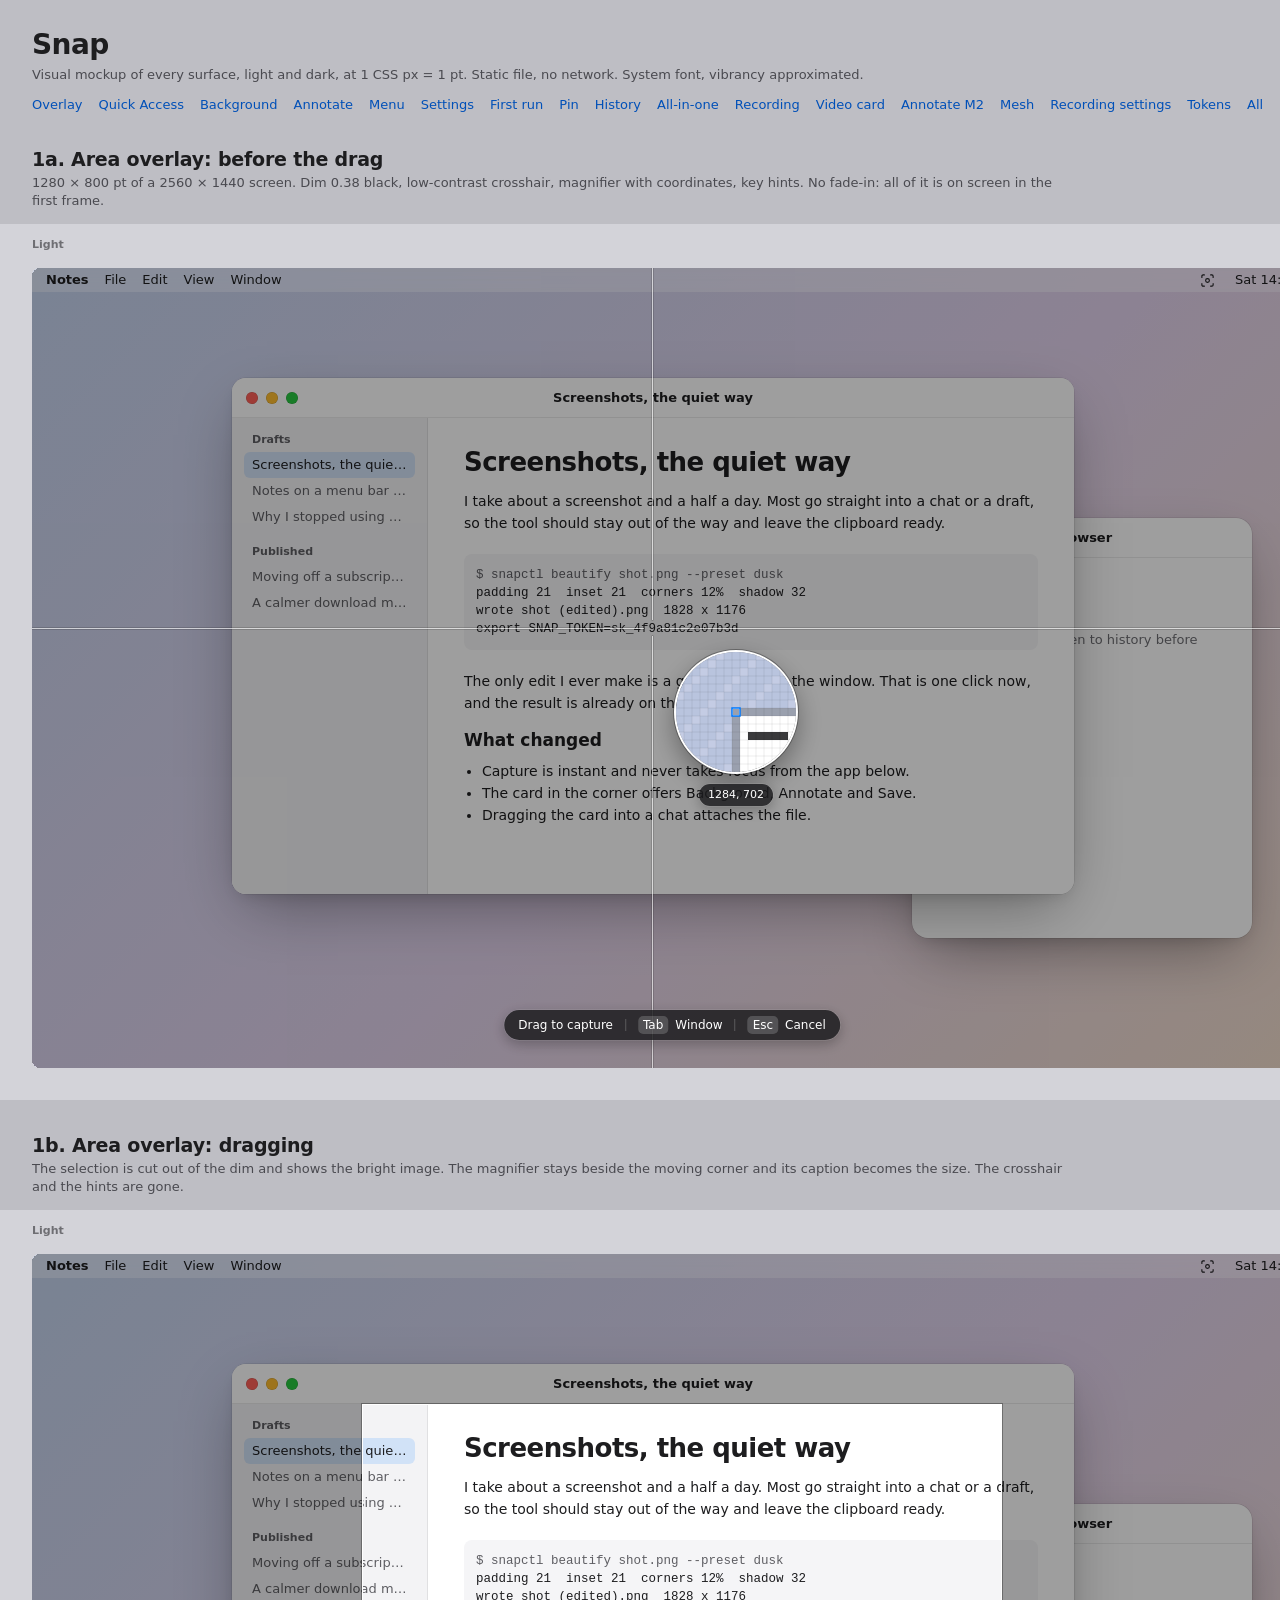
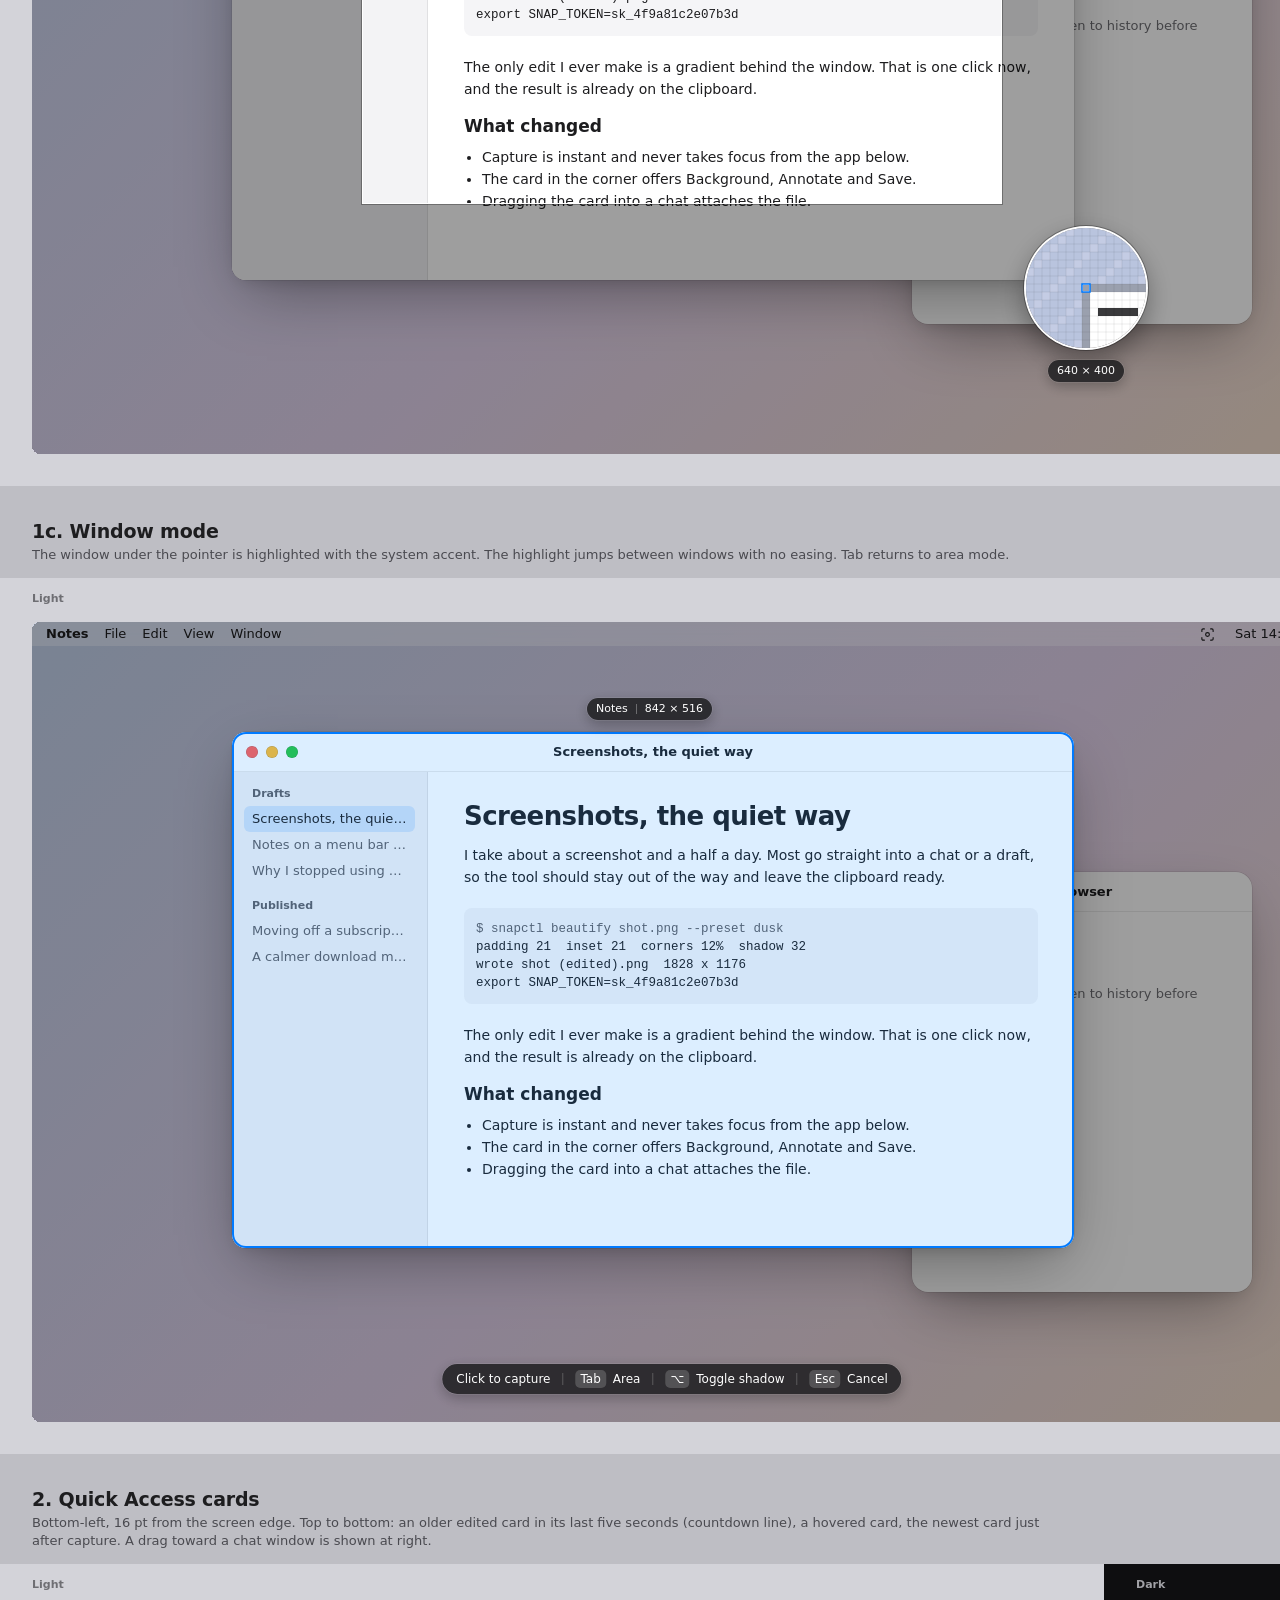
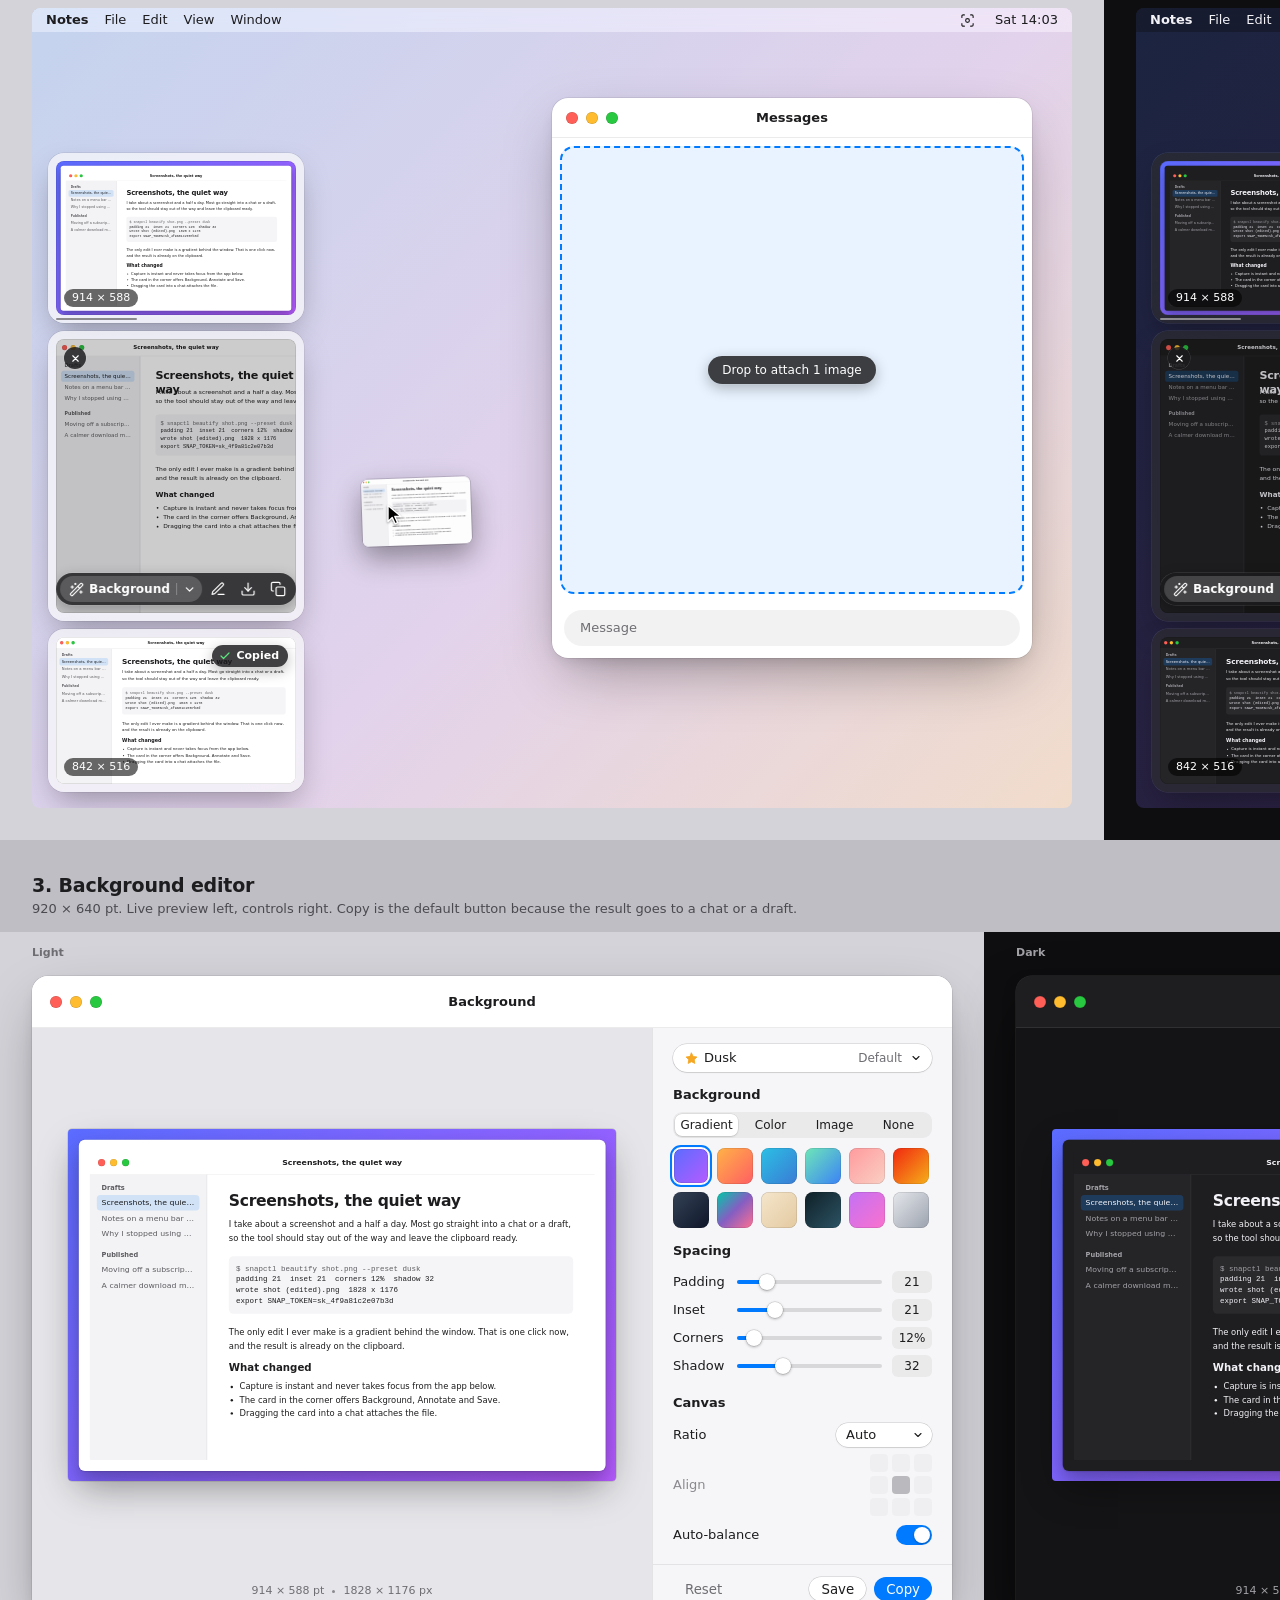
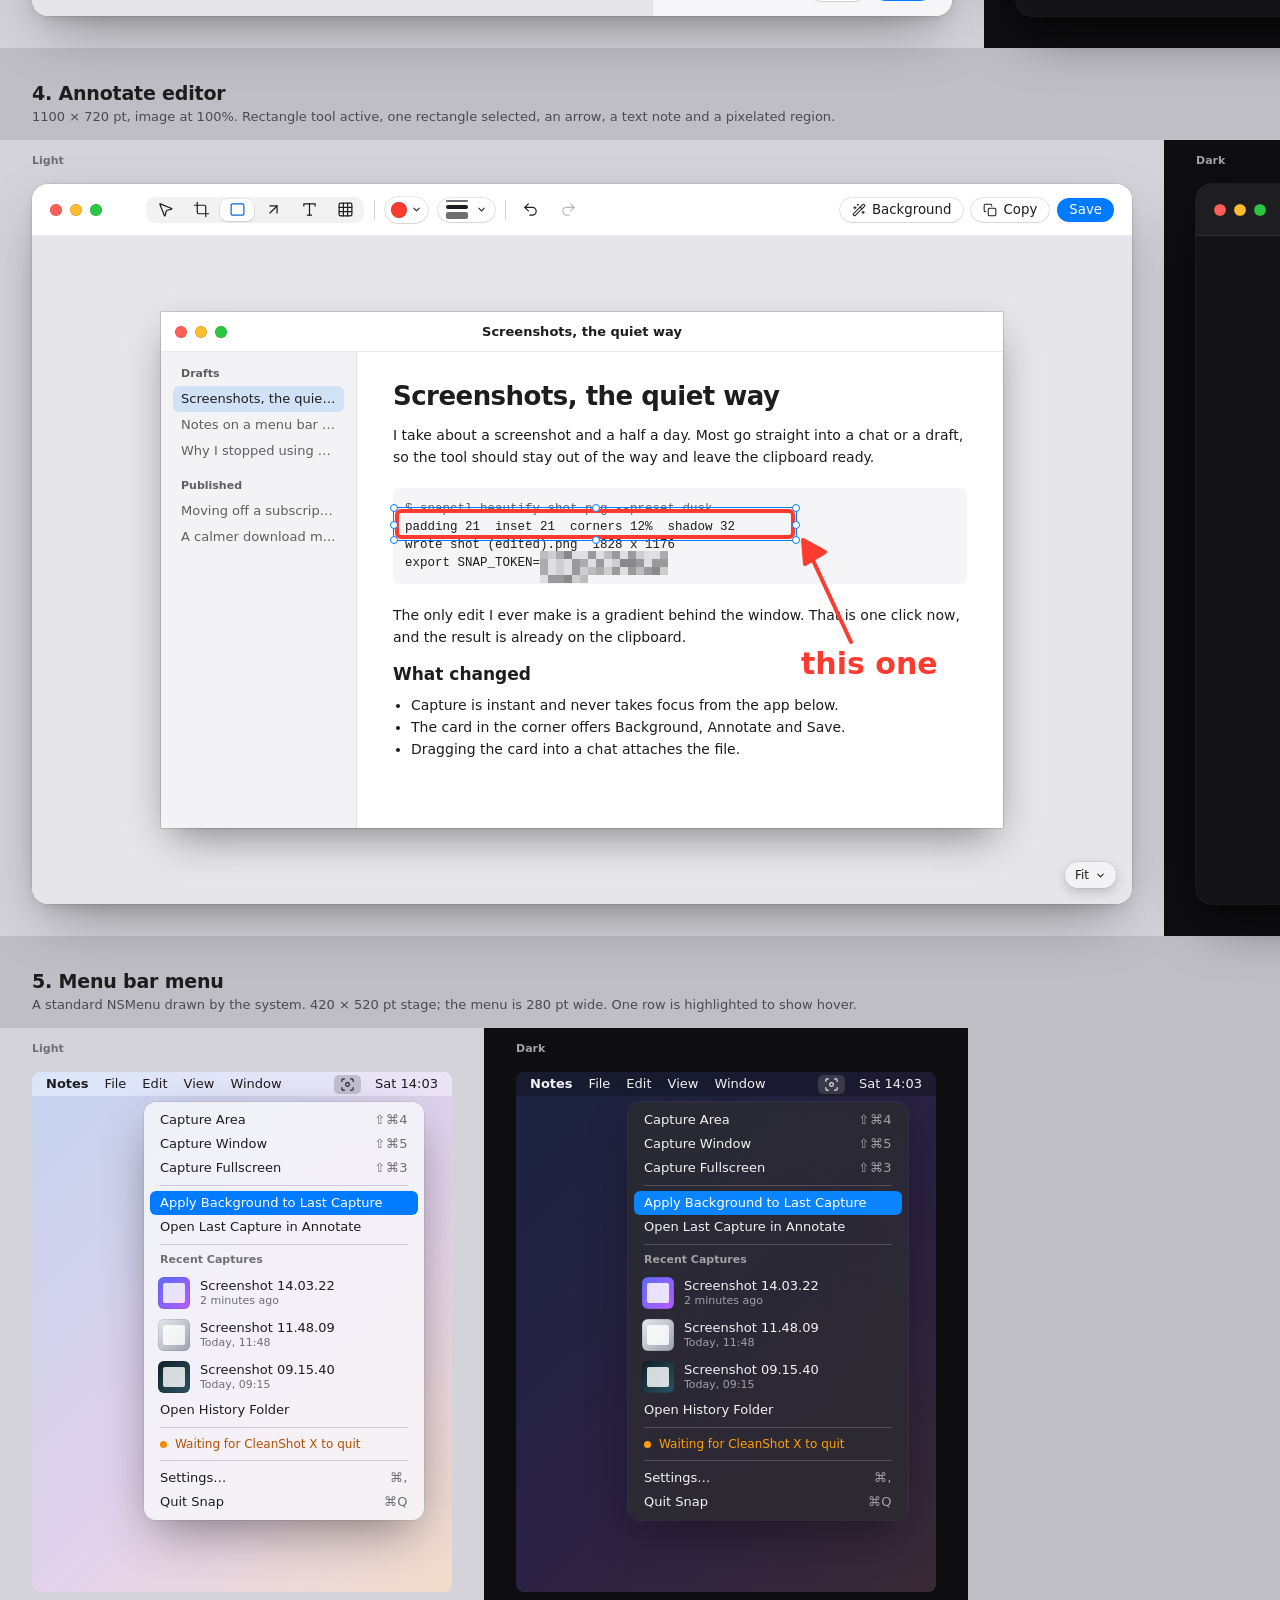
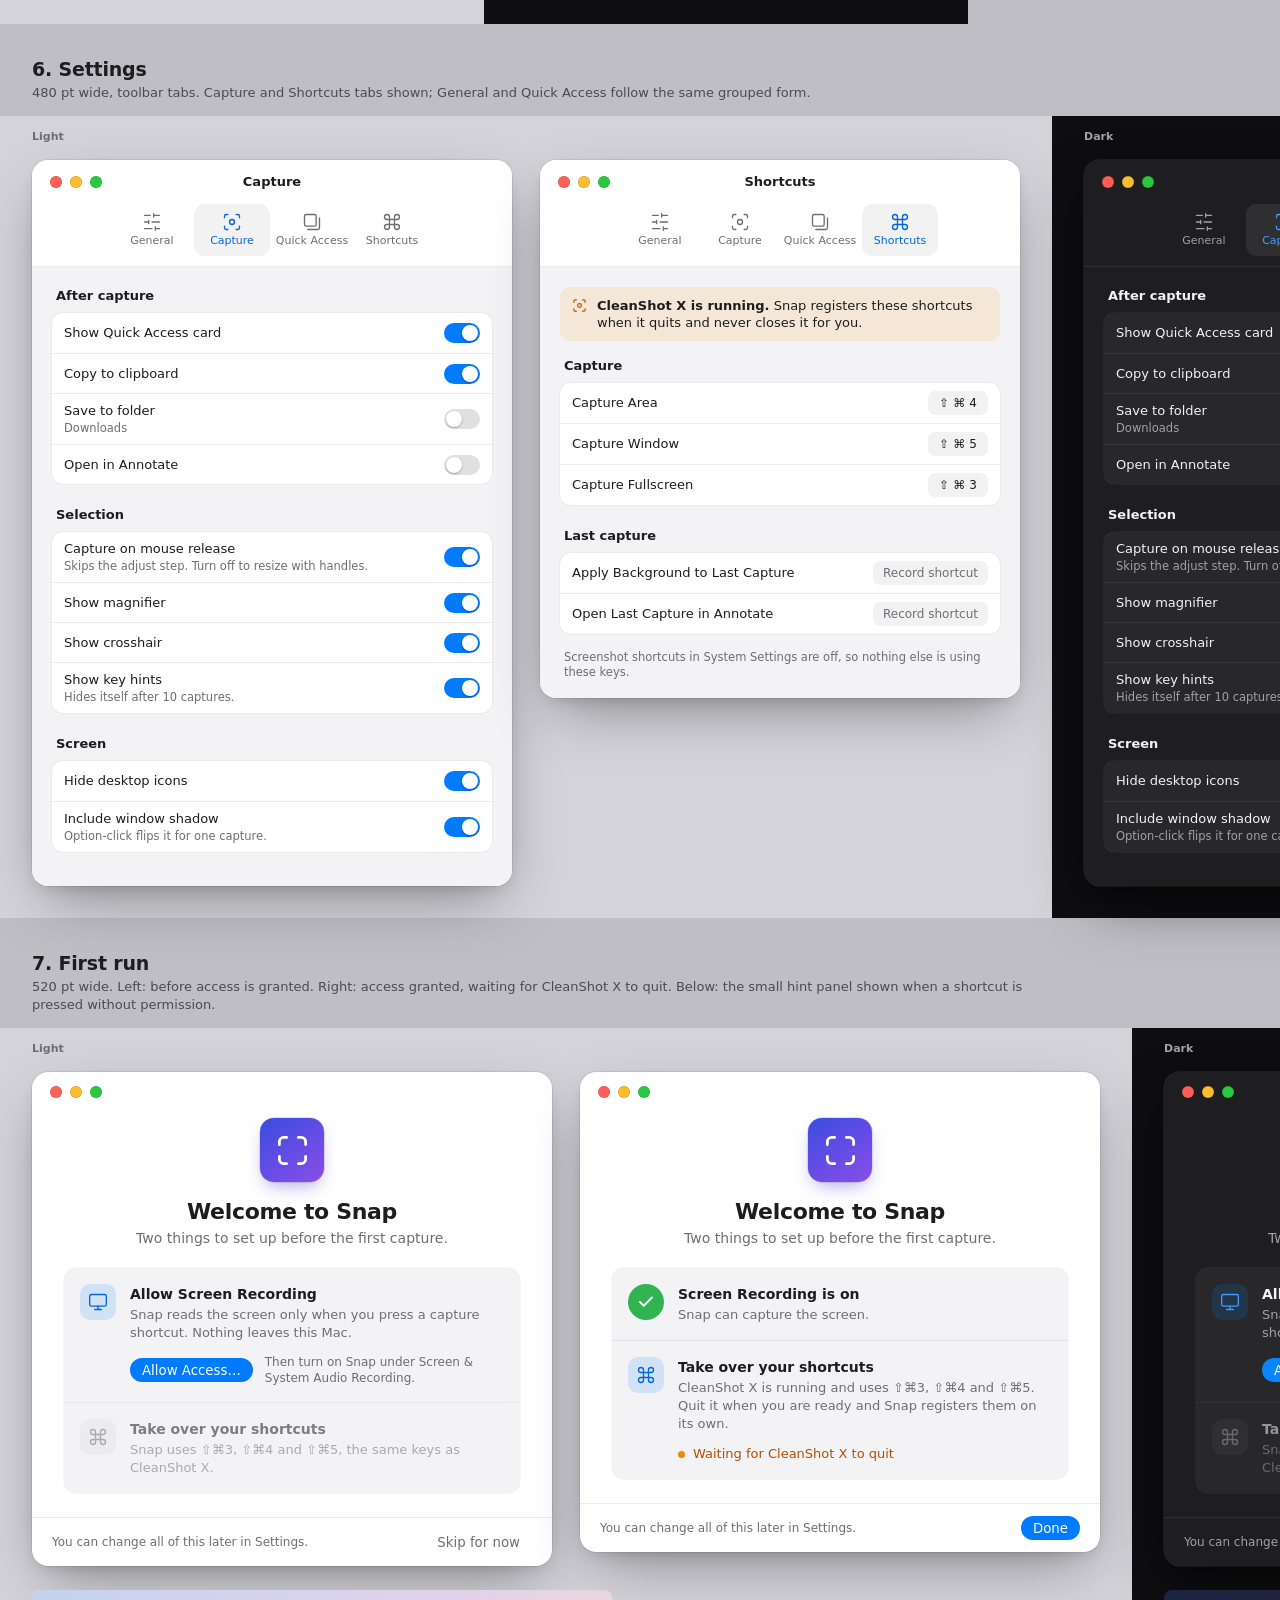
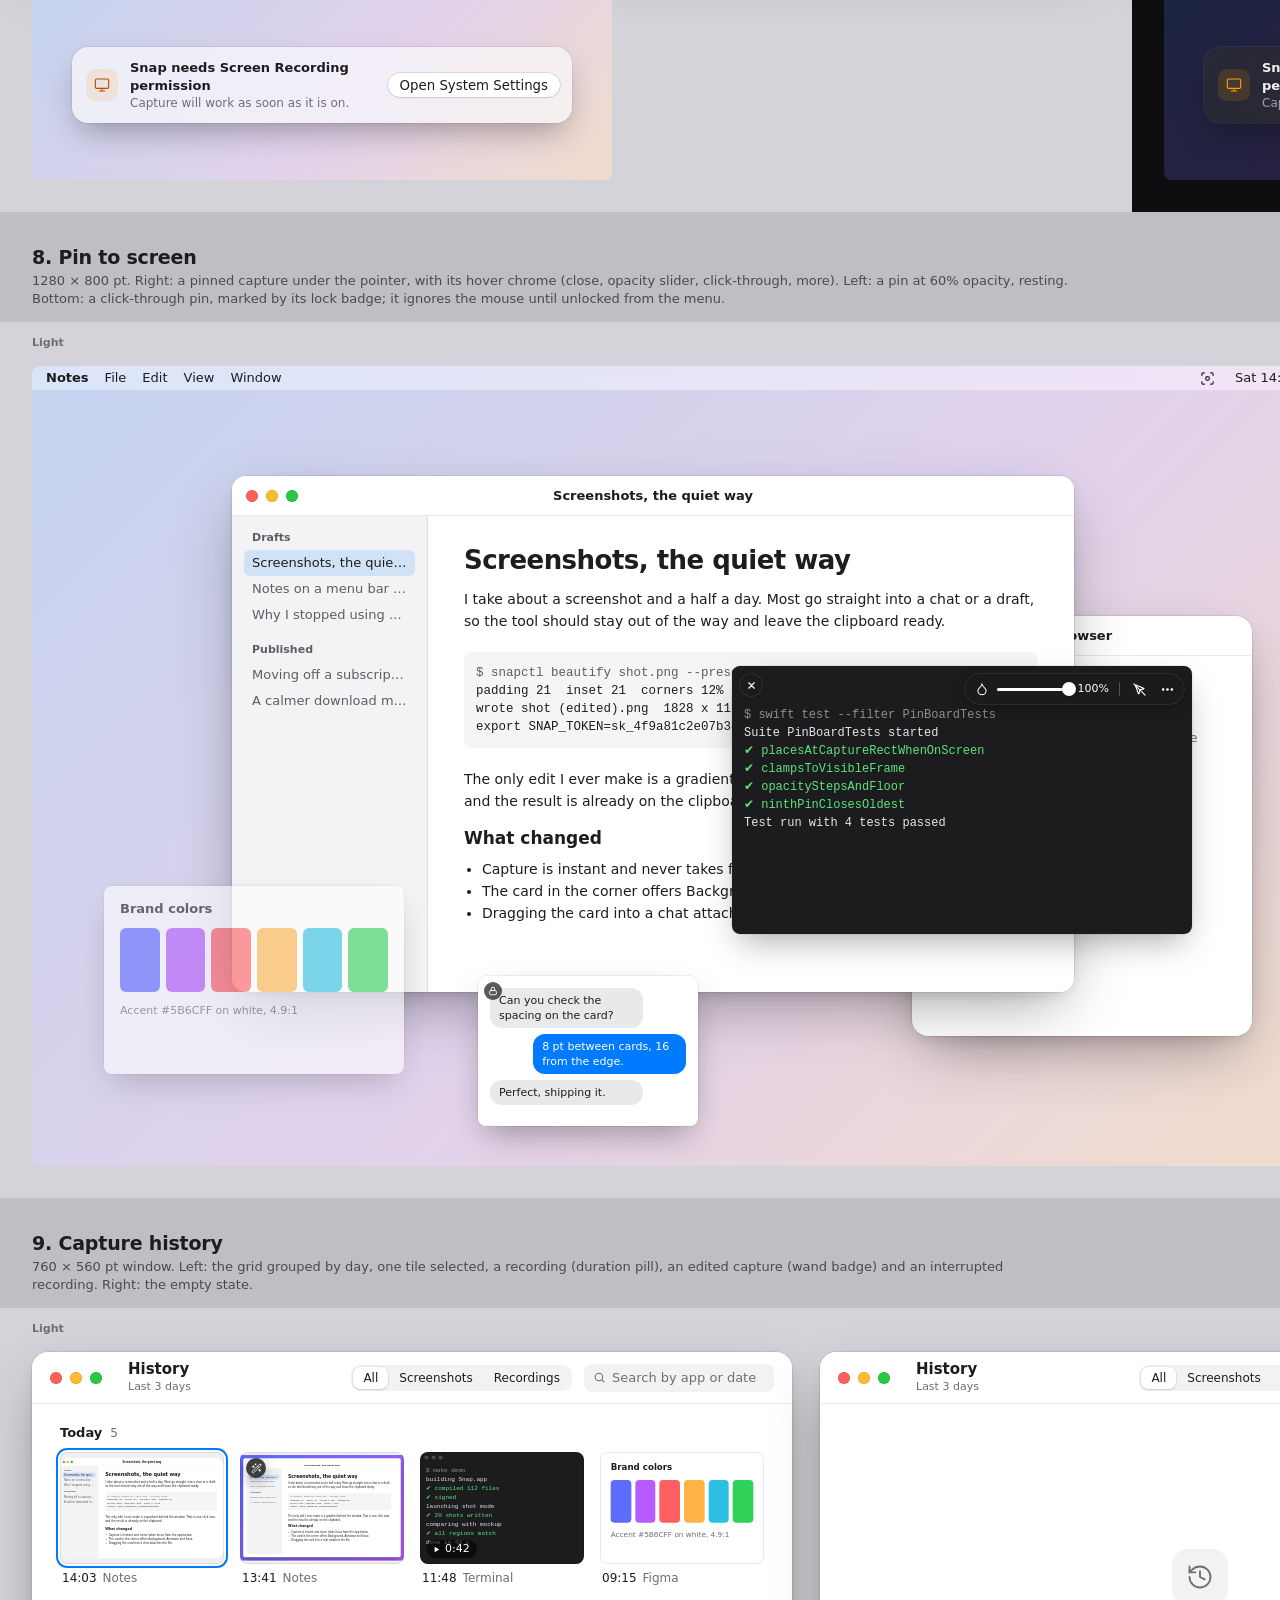
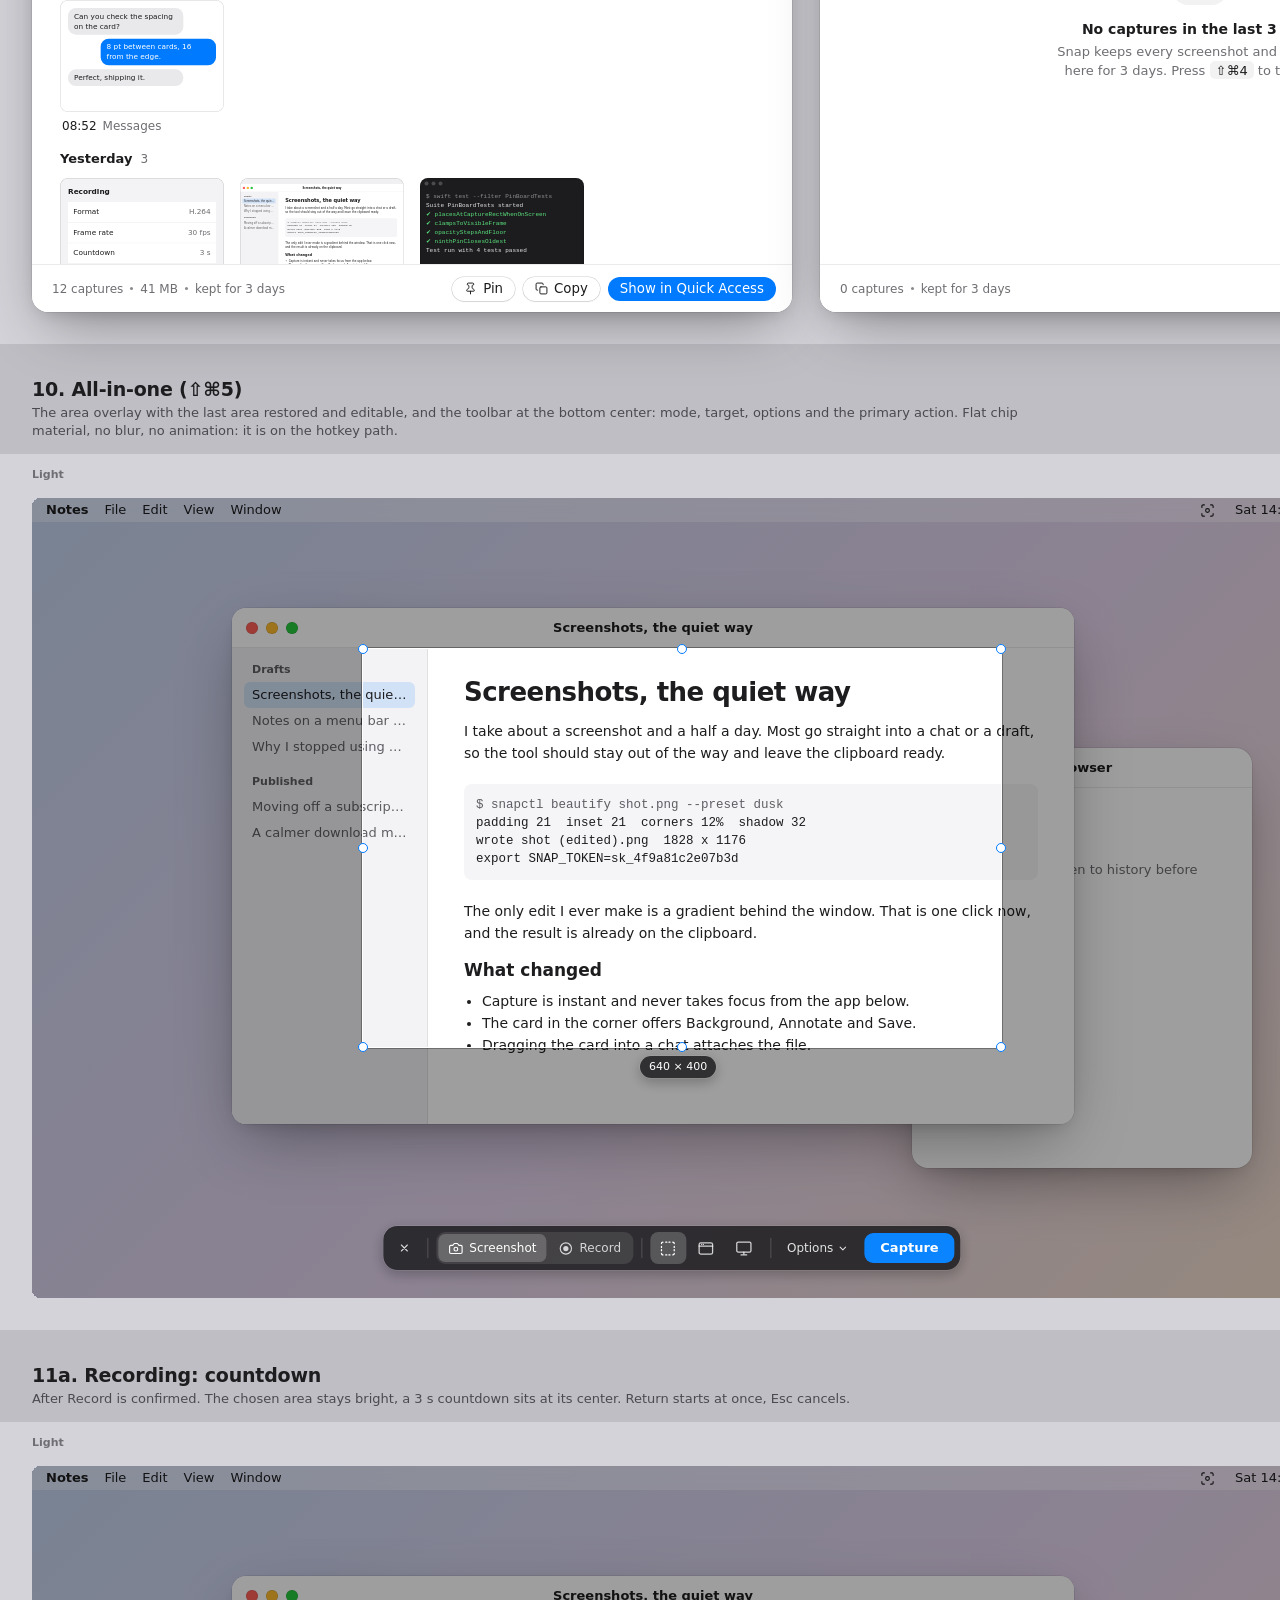
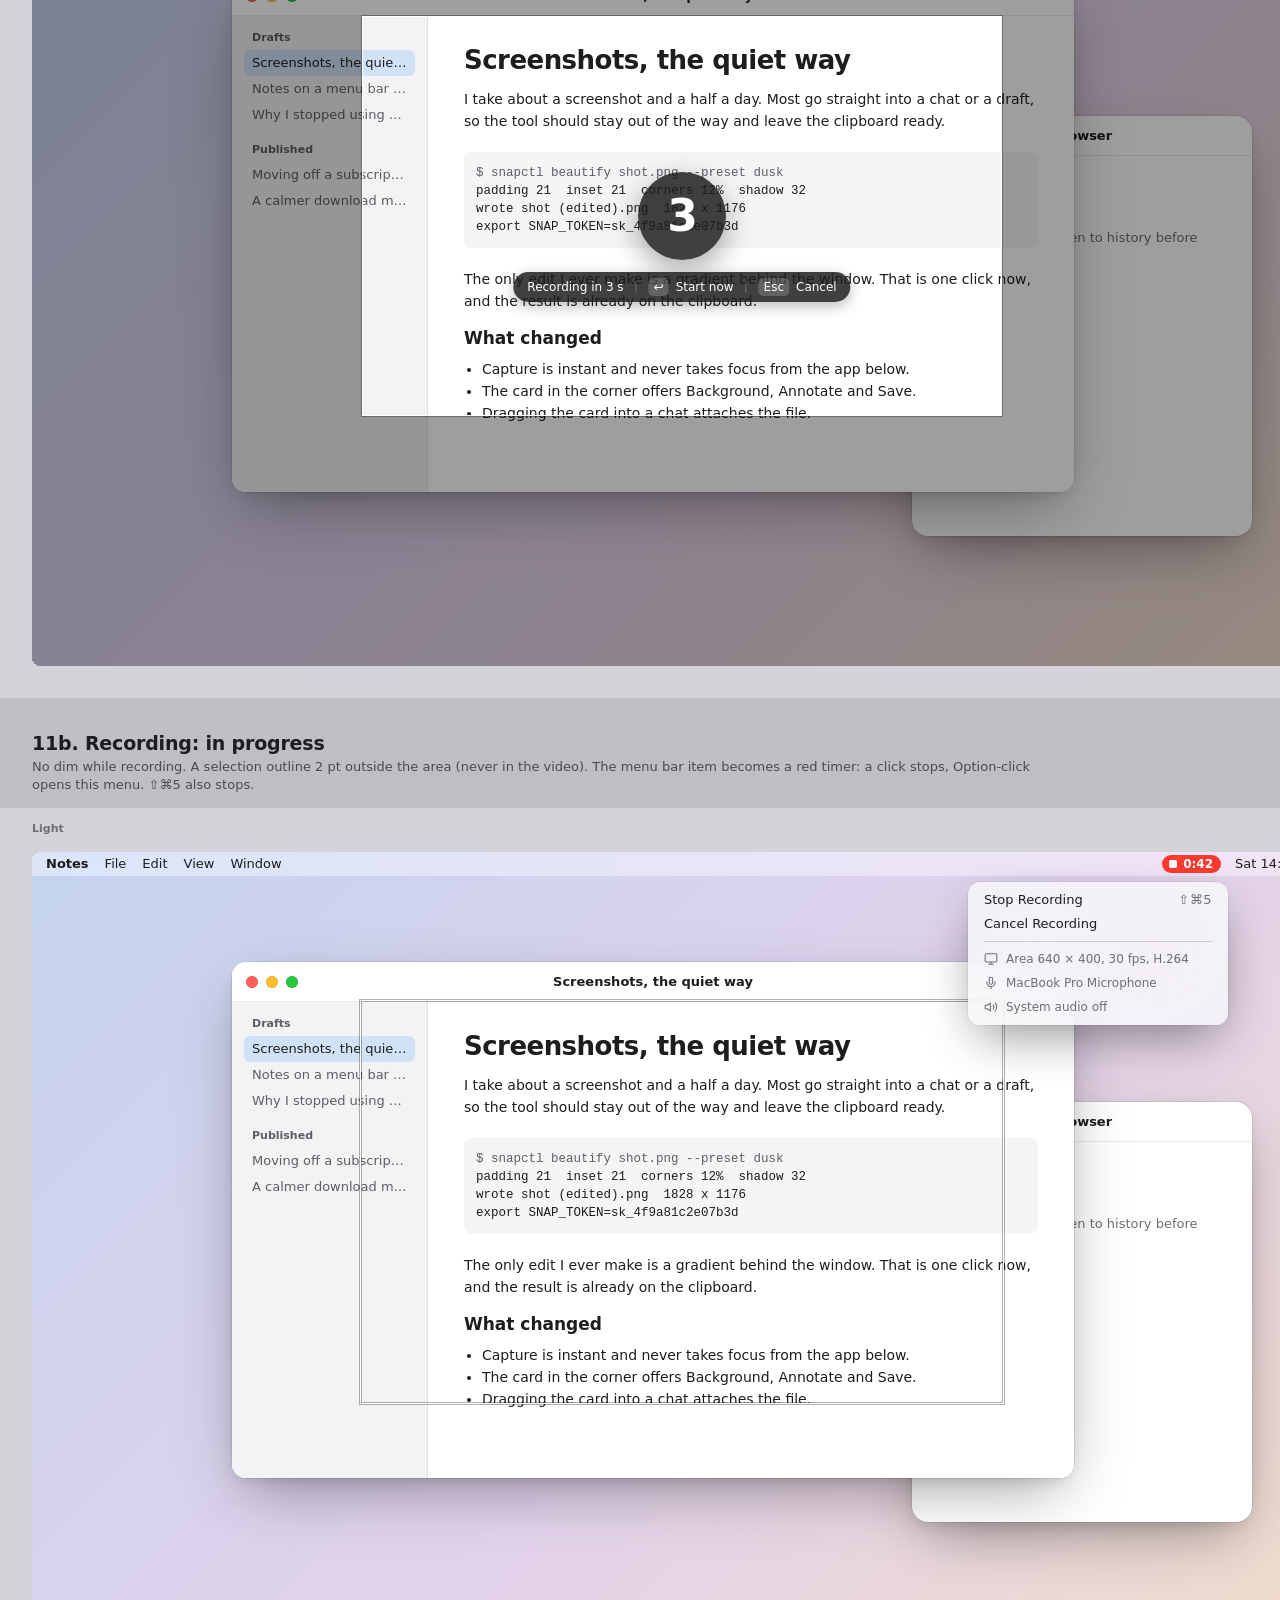
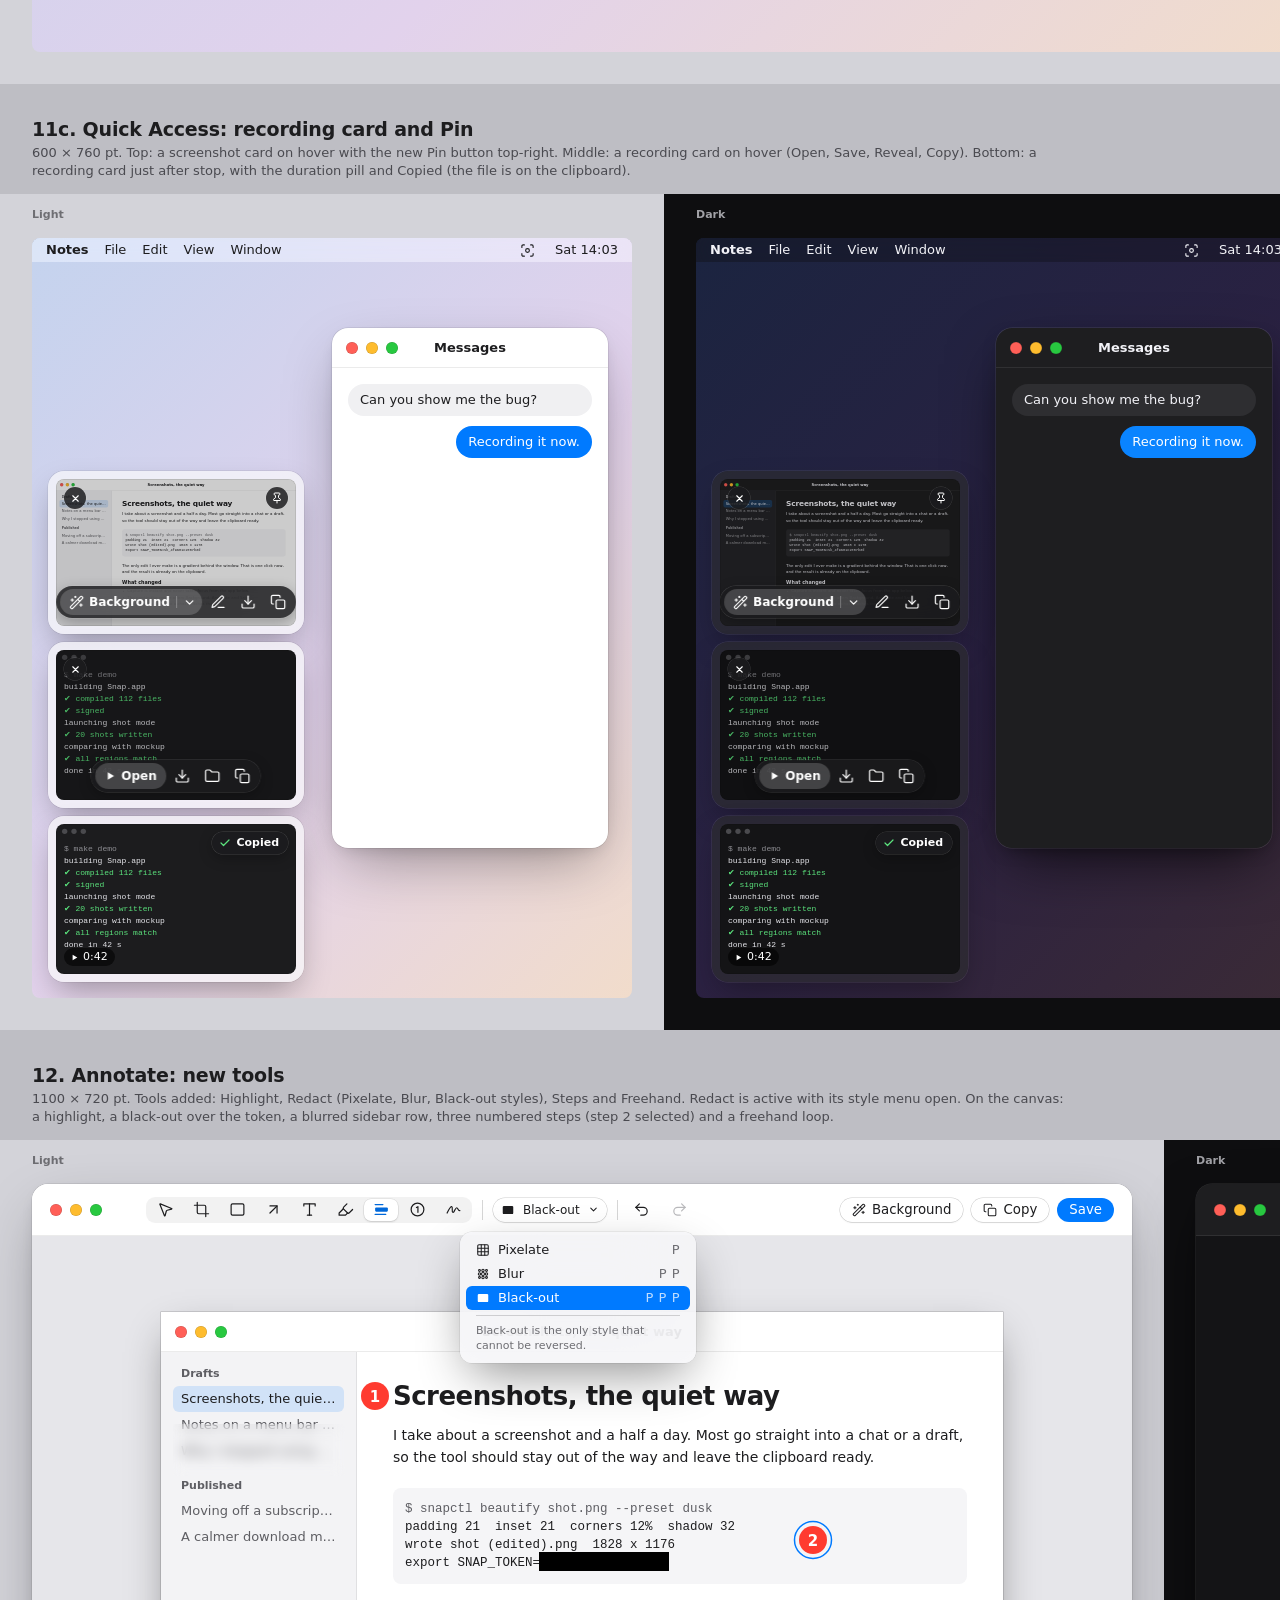
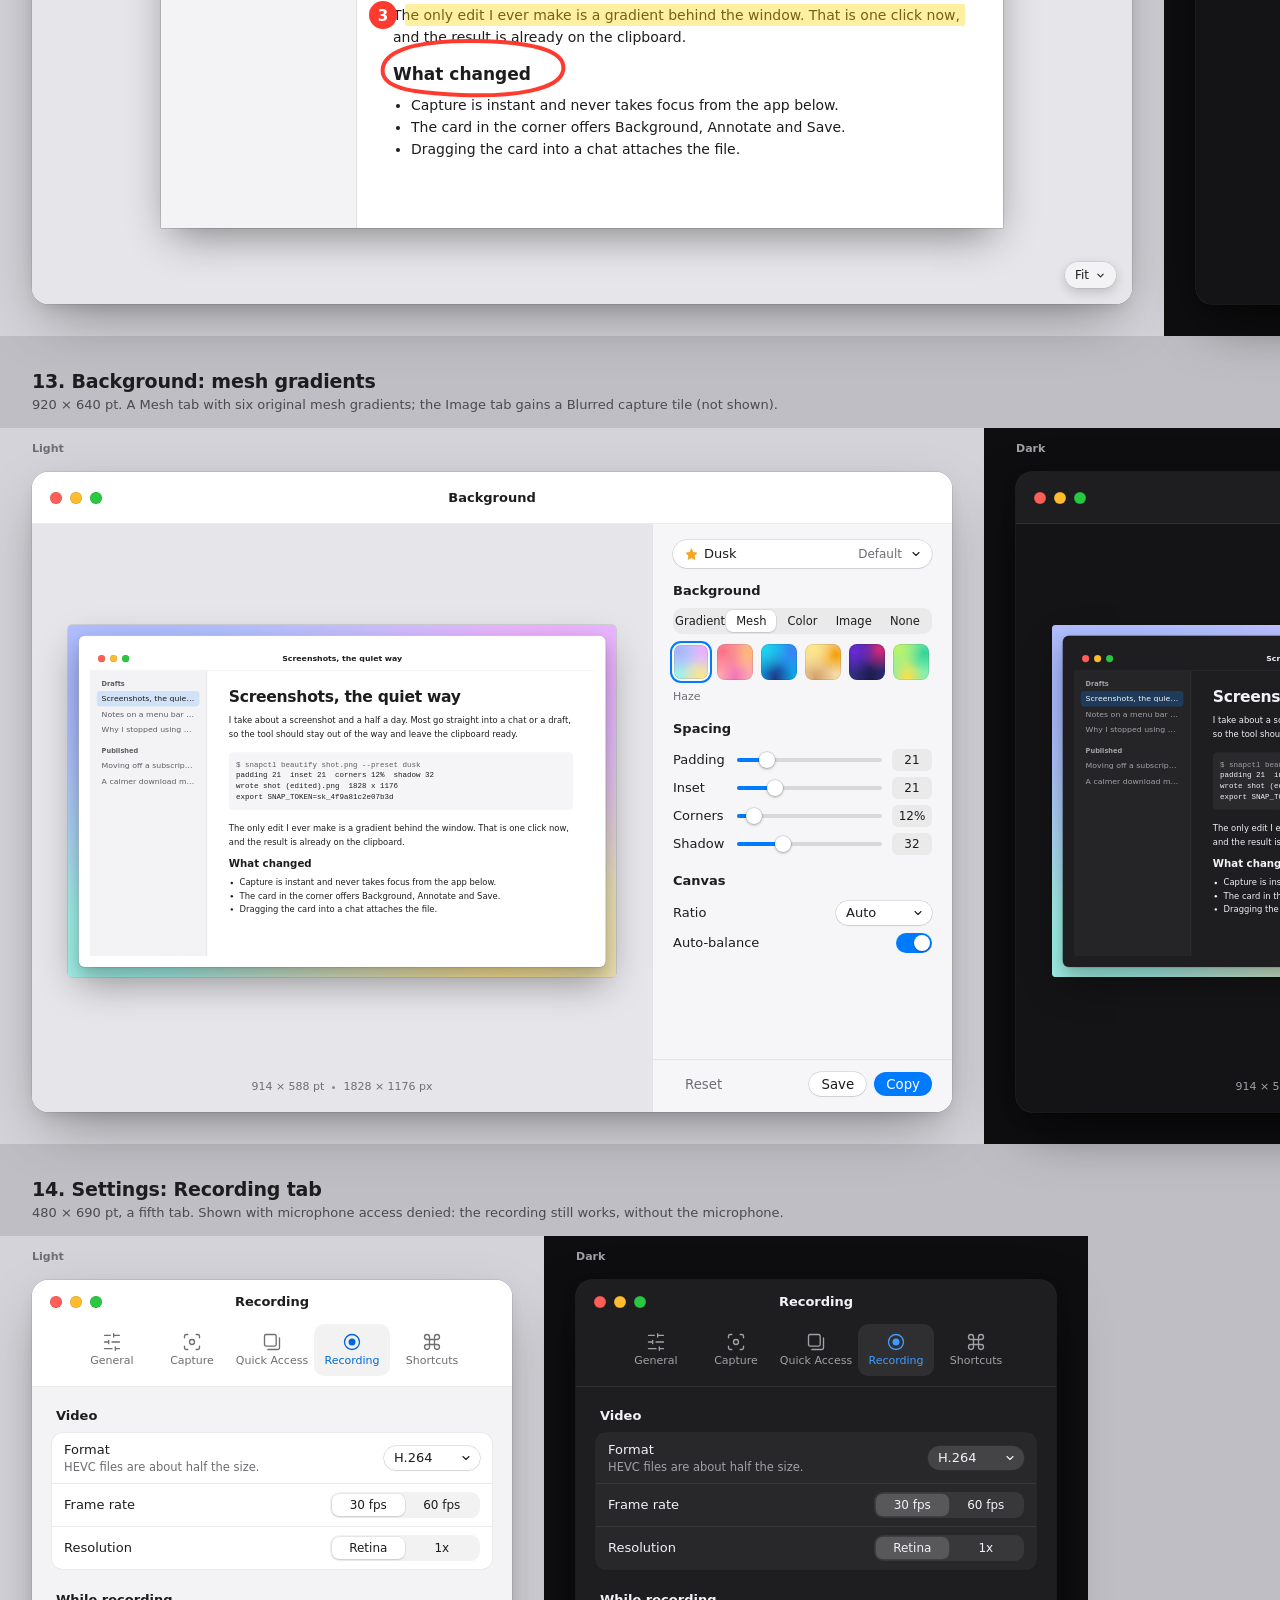
==== commit 98bfd3f7: "Snap M2 design: pin, history, all-in-one HUD, recording, annotate tools Section 20 with decisions D4" ====
--- a/docs/mockup/index.html
+++ b/docs/mockup/index.html
@@ -234,8 +234,114 @@
 
 .gh{font-size:13px;line-height:18px;font-weight:600;margin:6px 4px 8px}.setbody .gh:first-child{margin-top:0}
 .note+.gh{margin-top:0}
+
+
+
+
+
+
+/* ---- M2 BEGIN ---- */
+[data-theme=light]{--rec:#FF3B30;--hl:#FFD60A;--term:#1C1C1E;--term-t:#E5E5EA}
+[data-theme=dark]{--rec:#FF453A;--hl:#FFD60A;--term:#141416;--term-t:#E5E5EA}
+.mesh-haze{background:radial-gradient(at 12% 18%,#A5B4FC 0,transparent 55%),radial-gradient(at 88% 12%,#F0ABFC 0,transparent 50%),radial-gradient(at 80% 92%,#FDE68A 0,transparent 55%),radial-gradient(at 10% 90%,#99F6E4 0,transparent 55%),#C7D2FE}
+.mesh-bloom{background:radial-gradient(at 15% 20%,#FB7185 0,transparent 55%),radial-gradient(at 85% 25%,#FDBA74 0,transparent 50%),radial-gradient(at 50% 95%,#F472B6 0,transparent 55%),#FDA4AF}
+.mesh-tide{background:radial-gradient(at 10% 15%,#22D3EE 0,transparent 55%),radial-gradient(at 90% 20%,#3B82F6 0,transparent 55%),radial-gradient(at 40% 95%,#1E3A8A 0,transparent 60%),#0EA5E9}
+.mesh-dune{background:radial-gradient(at 20% 15%,#FDE68A 0,transparent 55%),radial-gradient(at 85% 30%,#F59E0B 0,transparent 50%),radial-gradient(at 30% 95%,#D6A16B 0,transparent 55%),#F3D9A4}
+.mesh-nebula{background:radial-gradient(at 15% 20%,#6D28D9 0,transparent 55%),radial-gradient(at 85% 15%,#DB2777 0,transparent 50%),radial-gradient(at 60% 95%,#1E1B4B 0,transparent 60%),#312E81}
+.mesh-orchard{background:radial-gradient(at 15% 15%,#BEF264 0,transparent 55%),radial-gradient(at 90% 25%,#34D399 0,transparent 50%),radial-gradient(at 40% 95%,#FDE047 0,transparent 55%),#86EFAC}
+/* mini captures */
+.term{background:var(--term);color:var(--term-t);position:relative;overflow:hidden;font:12px/18px ui-monospace,"SF Mono",Menlo,monospace}
+.term-bar{height:22px;display:flex;gap:6px;align-items:center;padding:0 9px}.term-bar i{width:8px;height:8px;border-radius:50%;background:#4A4A4E}
+.term pre{margin:0;padding:6px 12px}.term pre span{display:block;white-space:pre}.term .c1{color:#8E8E93}.term .ok{color:#5BE37D}
+.pal{background:#FFFFFF;color:#1D1D1F;padding:14px 16px;overflow:hidden}.pal b{font-size:13px}.pal-sw{display:flex;gap:6px;margin:10px 0}.pal-sw i{flex:1;height:64px;border-radius:6px;display:block}.pal p{font-size:11px;color:#6E6E73}
+.minichat{background:#FFFFFF;padding:12px;display:flex;flex-direction:column;gap:6px;overflow:hidden;font-size:11px;line-height:15px;color:#1D1D1F}
+.mc{max-width:78%;padding:5px 9px;border-radius:12px;background:#E9E9EB}.mc.r{align-self:flex-end;background:#007AFF;color:#fff}
+.miniform{background:#F3F3F5;padding:12px;overflow:hidden;font-size:11px;color:#1D1D1F}.miniform b{display:block;margin-bottom:6px}
+.mf{display:flex;justify-content:space-between;background:#fff;padding:6px 8px;border-bottom:1px solid rgba(0,0,0,.06)}.mf em{font-style:normal;color:#6E6E73}
+/* 8. pin */
+.pin{position:absolute;border-radius:8px;overflow:hidden;box-shadow:0 0 0 .5px var(--card-edge),0 14px 32px -8px rgba(0,0,0,.34)}
+.pin-close{position:absolute;left:8px;top:8px;width:22px;height:22px;border-radius:11px;background:rgba(28,28,30,.84);color:#fff;display:flex;align-items:center;justify-content:center;box-shadow:0 0 0 .5px rgba(255,255,255,.18)}
+.pin-bar{position:absolute;right:8px;top:8px;height:30px;border-radius:15px;padding:0 4px 0 10px;display:flex;align-items:center;gap:2px}
+.pb-op{display:flex;align-items:center;gap:8px;margin-right:4px}.pb-op em{font-style:normal;font-size:11px;font-weight:500;width:32px;text-align:right;font-variant-numeric:tabular-nums}
+.pb-trk{width:72px;height:3px;border-radius:2px;background:rgba(255,255,255,.28);position:relative}.pb-trk i{position:absolute;left:0;top:0;bottom:0;border-radius:2px;background:#fff}
+.pb-trk b{position:absolute;top:-5.5px;width:14px;height:14px;margin-left:-7px;border-radius:50%;background:#fff;box-shadow:0 1px 3px rgba(0,0,0,.4)}
+.pb-div{width:1px;height:14px;background:rgba(255,255,255,.24);margin:0 4px}
+.cb{width:26px;height:24px;border-radius:12px;display:flex;align-items:center;justify-content:center}
+.pin-lock{position:absolute;left:6px;top:6px;width:18px;height:18px;border-radius:9px;background:rgba(28,28,30,.72);color:#fff;display:flex;align-items:center;justify-content:center;box-shadow:0 0 0 .5px rgba(255,255,255,.18)}
+.pin-size{position:absolute;display:flex;gap:8px;align-items:center}.pin-size .sep{width:1px;height:10px;background:rgba(255,255,255,.3)}
+/* 9. history */
+.hwin{display:flex;flex-direction:column}
+.hbar{background:var(--win);border-bottom:1px solid var(--sep);gap:12px}
+.htitle{display:flex;flex-direction:column;margin-left:14px;line-height:16px}.htitle b{font-size:15px;line-height:19px;font-weight:650}.htitle em{font-style:normal;font-size:11px;color:var(--t2)}
+.hseg{width:auto}.hseg span{padding:0 10px;flex:none}
+.hsearch{width:190px;height:28px;border-radius:8px;background:var(--fill);display:flex;align-items:center;gap:6px;padding:0 9px;color:var(--t2);font-size:13px}
+.hbody{flex:1;overflow:hidden;padding:4px 28px 0}
+.hsec h4{font-size:13px;line-height:18px;font-weight:600;margin:16px 0 10px;display:flex;gap:8px;align-items:baseline}.hsec h4 em{font-style:normal;font-weight:400;font-size:12px;color:var(--t2);font-variant-numeric:tabular-nums}
+.hgrid{display:grid;grid-template-columns:repeat(4,164px);column-gap:16px;row-gap:14px}
+.htile{width:164px}
+.ht-img{position:relative;width:164px;height:112px;border-radius:8px;overflow:hidden;background:var(--fill2);display:flex;align-items:center;justify-content:center}
+.ht-img::after{content:"";position:absolute;inset:0;border-radius:8px;box-shadow:inset 0 0 0 .5px rgba(0,0,0,.18);pointer-events:none}
+.htile.picked .ht-img{overflow:visible}.htile.picked .ht-img::before{content:"";position:absolute;inset:-4px;border-radius:11px;border:2px solid var(--accent)}
+.htile.picked .ht-img>.scl{border-radius:8px;overflow:hidden}
+.ht-cap{display:flex;gap:6px;margin-top:6px;font-size:12px;line-height:16px;padding:0 2px}.ht-cap b{font-weight:500;font-variant-numeric:tabular-nums}.ht-cap span{color:var(--t2);white-space:nowrap;overflow:hidden;text-overflow:ellipsis}
+.ht-dur{position:absolute;left:6px;bottom:6px;height:18px;line-height:18px;border-radius:9px;padding:0 7px 0 6px;font-size:11px;display:flex;align-items:center;gap:4px;background:rgba(0,0,0,.58);box-shadow:none}
+.ht-ed{position:absolute;left:6px;top:6px;width:20px;height:20px;border-radius:10px;padding:0;display:flex;align-items:center;justify-content:center}
+.ht-warn{position:absolute;left:6px;bottom:6px;height:18px;line-height:18px;border-radius:9px;padding:0 7px;font-size:11px;background:rgba(178,80,0,.92);box-shadow:none}
+.hfoot{height:48px;flex:none;border-top:1px solid var(--sep);display:flex;align-items:center;gap:8px;padding:0 16px 0 20px;font-size:12px;color:var(--t2);background:var(--win)}
+.hfoot>span:first-child{display:flex;align-items:center;gap:7px;font-variant-numeric:tabular-nums}.hdot{width:3px;height:3px;border-radius:50%;background:var(--t3);display:inline-block}
+.hempty{flex:1;display:flex;flex-direction:column;align-items:center;justify-content:center;text-align:center;padding:0 0 40px}.hempty p{max-width:340px;text-wrap:balance}
+.he-ic{width:56px;height:56px;border-radius:16px;background:var(--fill);color:var(--t2);display:flex;align-items:center;justify-content:center;margin-bottom:14px}
+.hempty b{font-size:14px;line-height:20px;font-weight:600}.hempty p{color:var(--t2);margin-top:4px;line-height:18px}
+.kk2{font:600 12px/18px inherit;font-family:inherit;padding:1px 6px;border-radius:5px;background:var(--fill);color:var(--text)}
+/* 10. HUD */
+.hsel i{position:absolute;width:10px;height:10px;border-radius:50%;background:#fff;border:1.5px solid var(--accent);box-sizing:border-box}
+.hud{position:absolute;left:50%;bottom:28px;transform:translateX(-50%);height:44px;border-radius:14px;padding:0 6px;display:flex;align-items:center;gap:6px;font-size:12px;line-height:16px}
+.hud-x{width:30px;height:30px;border-radius:15px;display:flex;align-items:center;justify-content:center;color:rgba(255,255,255,.8)}
+.hud-div{width:1px;height:20px;background:rgba(255,255,255,.18);margin:0 2px}
+.hud-seg{display:flex;background:rgba(255,255,255,.1);border-radius:9px;padding:2px;gap:2px}
+.hud-seg span{height:28px;display:flex;align-items:center;gap:6px;padding:0 10px;border-radius:7px;color:rgba(255,255,255,.78);font-weight:500}
+.hud-seg span.on{background:rgba(255,255,255,.2);color:#fff}.hud-seg span.rec svg{color:#FF453A}
+.hud-tg{display:flex;gap:2px}.hud-tg span{width:36px;height:32px;border-radius:8px;display:flex;align-items:center;justify-content:center;color:rgba(255,255,255,.78)}
+.hud-tg span.on{background:rgba(255,255,255,.2);color:#fff}
+.hud-opt{display:flex;align-items:center;gap:4px;padding:0 8px;height:30px;color:rgba(255,255,255,.86);font-weight:500}
+.hud-go{height:30px;line-height:30px;padding:0 16px;border-radius:9px;background:#0A84FF;color:#fff;font-weight:600;font-size:13px;margin-left:2px}
+.hud-go.rec{background:#FF3B30}
+/* 11. recording */
+.cd-disc{position:absolute;width:88px;height:88px;border-radius:44px;background:rgba(28,28,30,.84);box-shadow:0 0 0 .5px rgba(255,255,255,.18),0 10px 30px rgba(0,0,0,.35);display:flex;align-items:center;justify-content:center}
+.cd-disc span{color:#fff;font-size:44px;line-height:48px;font-weight:600;font-variant-numeric:tabular-nums;letter-spacing:-.02em}
+.cd-hint{transform:translateX(-50%)}
+.rec-outline{position:absolute;border:1px solid #fff;box-shadow:0 0 0 1px rgba(0,0,0,.3),inset 0 0 0 1px rgba(0,0,0,.3);pointer-events:none}
+.rec-item{display:flex;align-items:center;gap:6px;height:18px;padding:0 8px 0 7px;border-radius:9px;background:var(--rec);color:#fff;font-size:12px;font-weight:600;font-variant-numeric:tabular-nums;margin-right:-4px}
+.rec-item i{width:8px;height:8px;border-radius:2px;background:#fff;display:block}
+.rec-menu{right:84px;top:30px;width:260px}.mi.info{color:var(--t2);justify-content:flex-start;gap:8px;font-size:12px}
+.rec-note{position:absolute;right:84px;top:226px}
+/* 11c. QA video */
+.qa-pin{left:auto;right:8px}
+.qa-bar-v{width:auto}.qa-bar-v .qb.main{gap:5px;padding:0 10px 0 9px}
+.qa-dur{display:flex;align-items:center;gap:4px;padding:0 7px 0 6px}
+/* 12. annotate M2 */
+.stylepop{gap:6px;padding:0 8px 0 9px;font-size:12px}
+.stylemenu{position:absolute;left:428px;top:48px;width:236px;z-index:3}.stylemenu .mi{justify-content:flex-start;gap:8px}.stylemenu .mi .ml{flex:1}
+.mh2{padding:2px 10px 4px;font-size:11px;line-height:15px;color:var(--t2)}
+.mi.hl .mk{color:rgba(255,255,255,.75)}
+.ann-layer{position:absolute;inset:0;pointer-events:none}
+.blackout{position:absolute;background:#000}
+.blurbox{position:absolute;backdrop-filter:blur(7px);-webkit-backdrop-filter:blur(7px);border-radius:2px}
+/* 13. mesh */
+.seg5 span{font-size:11.5px}
+.sw-names{font-size:11px;color:var(--t2);margin-top:8px}
+/* 14. settings recording */
+.segsm{width:150px}.warnrow{background:var(--warn-bg)}.wl{display:flex;gap:8px;align-items:flex-start;color:var(--warn);font-size:12px;line-height:16px}.wl svg{margin-top:1px}
+.rt-term{background:#1C1C1E}
+[data-solo=settings-recording]{display:flex;flex-direction:column}[data-solo=settings-recording] .setbody{flex:1}
+/* solo renders: one surface at its point size, for headless 2x PNGs compared with the app's shots */
+html.solo,html.solo body{background:#808080;min-width:0}
+.solo-root{position:fixed;left:0;top:0}
+.solo-root>[data-solo]{border-radius:0 !important;box-shadow:none !important;position:relative}
+.solo-root .tbar.set{display:none}
+/* ---- M2 END ---- */
 </style></head><body>
-<div class="top"><h1>Snap</h1><p>Visual mockup of every surface, light and dark, at 1 CSS px = 1 pt. Static file, no network. System font, vibrancy approximated.</p><nav><a href="#overlay-before">Overlay</a><a href="#quick-access">Quick Access</a><a href="#background">Background</a><a href="#annotate">Annotate</a><a href="#menu">Menu</a><a href="#settings">Settings</a><a href="#onboarding">First run</a><a href="#tokens">Tokens</a><a href="#">All</a></nav></div>
+<div class="top"><h1>Snap</h1><p>Visual mockup of every surface, light and dark, at 1 CSS px = 1 pt. Static file, no network. System font, vibrancy approximated.</p><nav><a href="#overlay-before">Overlay</a><a href="#quick-access">Quick Access</a><a href="#background">Background</a><a href="#annotate">Annotate</a><a href="#menu">Menu</a><a href="#settings">Settings</a><a href="#onboarding">First run</a><a href="#pin">Pin</a><a href="#history">History</a><a href="#hud">All-in-one</a><a href="#countdown">Recording</a><a href="#quick-access-video">Video card</a><a href="#annotate-tools">Annotate M2</a><a href="#background-mesh">Mesh</a><a href="#settings-recording">Recording settings</a><a href="#tokens">Tokens</a><a href="#">All</a></nav></div>
 <section id="overlay-before"><header><h2>1a. Area overlay: before the drag</h2><p>1280 × 800 pt of a 2560 × 1440 screen. Dim 0.38 black, low-contrast crosshair, magnifier with coordinates, key hints. No fade-in: all of it is on screen in the first frame.</p></header><div class="pair "><div class="stage" data-theme="light"><span class="tag">Light</span><div class="wall ov" style="width:1280px;height:800px"><div class="mbar" style="width:1280px"><span class="mb-l"><b>Notes</b><span>File</span><span>Edit</span><span>View</span><span>Window</span></span><span class="mb-r"><span class="mb-i"><svg class="ic " width="15" height="15" viewBox="0 0 24 24" fill="none" stroke="currentColor" stroke-width="1.8" stroke-linecap="round" stroke-linejoin="round"><path d="M3 7V5a2 2 0 0 1 2-2h2M17 3h2a2 2 0 0 1 2 2v2M21 17v2a2 2 0 0 1-2 2h-2M7 21H5a2 2 0 0 1-2-2v-2"/><circle cx="12" cy="12" r="3"/></svg></span><span>Sat 14:03</span></span></div><div class="win aw" style="left:880px;top:250px;width:340px;height:420px"><div class="aw-bar"><div class="tl "><i style="background:#FF5F57"></i><i style="background:#FEBC2E"></i><i style="background:#28C840"></i></div><span>Browser</span></div><div class="aw-body pad"><b>docs.local</b><p>Release notes</p><p class="dim">Every capture is written to history before anything else can fail.</p></div></div><div class="win aw docwin" style="left:200px;top:110px;width:842px;height:516px"><div class="shot" style="width:842px;height:516px">
   <div class="sh-title"><div class="tl "><i style="background:#FF5F57"></i><i style="background:#FEBC2E"></i><i style="background:#28C840"></i></div><span>Screenshots, the quiet way</span></div>
   <div class="sh-side">
@@ -567,6 +673,304 @@
 <section id="menu"><header><h2>5. Menu bar menu</h2><p>A standard NSMenu drawn by the system. 420 × 520 pt stage; the menu is 280 pt wide. One row is highlighted to show hover.</p></header><div class="pair narrow"><div class="stage" data-theme="light"><span class="tag">Light</span><div class="wall mn" style="width:420px;height:520px"><div class="mbar" style="width:420px"><span class="mb-l"><b>Notes</b><span>File</span><span>Edit</span><span>View</span><span>Window</span></span><span class="mb-r"><span class="mb-i on"><svg class="ic " width="15" height="15" viewBox="0 0 24 24" fill="none" stroke="currentColor" stroke-width="1.8" stroke-linecap="round" stroke-linejoin="round"><path d="M3 7V5a2 2 0 0 1 2-2h2M17 3h2a2 2 0 0 1 2 2v2M21 17v2a2 2 0 0 1-2 2h-2M7 21H5a2 2 0 0 1-2-2v-2"/><circle cx="12" cy="12" r="3"/></svg></span><span>Sat 14:03</span></span></div><div class="menu"><div class="mi "><span class="ml">Capture Area</span><span class="mk">⇧⌘4</span></div><div class="mi "><span class="ml">Capture Window</span><span class="mk">⇧⌘5</span></div><div class="mi "><span class="ml">Capture Fullscreen</span><span class="mk">⇧⌘3</span></div><hr><div class="mi hl"><span class="ml">Apply Background to Last Capture</span><span class="mk"></span></div><div class="mi "><span class="ml">Open Last Capture in Annotate</span><span class="mk"></span></div><hr><div class="mh">Recent Captures</div><div class="mi mrec"><i class="rthumb g-dusk"></i><span class="ml"><b>Screenshot 14.03.22</b><em>2 minutes ago</em></span></div><div class="mi mrec"><i class="rthumb g-fog"></i><span class="ml"><b>Screenshot 11.48.09</b><em>Today, 11:48</em></span></div><div class="mi mrec"><i class="rthumb g-ocean"></i><span class="ml"><b>Screenshot 09.15.40</b><em>Today, 09:15</em></span></div><div class="mi "><span class="ml">Open History Folder</span><span class="mk"></span></div><hr><div class="mi status"><i class="dot"></i><span class="ml">Waiting for CleanShot X to quit</span></div><hr><div class="mi "><span class="ml">Settings…</span><span class="mk">⌘,</span></div><div class="mi "><span class="ml">Quit Snap</span><span class="mk">⌘Q</span></div></div></div></div><div class="stage" data-theme="dark"><span class="tag">Dark</span><div class="wall mn" style="width:420px;height:520px"><div class="mbar" style="width:420px"><span class="mb-l"><b>Notes</b><span>File</span><span>Edit</span><span>View</span><span>Window</span></span><span class="mb-r"><span class="mb-i on"><svg class="ic " width="15" height="15" viewBox="0 0 24 24" fill="none" stroke="currentColor" stroke-width="1.8" stroke-linecap="round" stroke-linejoin="round"><path d="M3 7V5a2 2 0 0 1 2-2h2M17 3h2a2 2 0 0 1 2 2v2M21 17v2a2 2 0 0 1-2 2h-2M7 21H5a2 2 0 0 1-2-2v-2"/><circle cx="12" cy="12" r="3"/></svg></span><span>Sat 14:03</span></span></div><div class="menu"><div class="mi "><span class="ml">Capture Area</span><span class="mk">⇧⌘4</span></div><div class="mi "><span class="ml">Capture Window</span><span class="mk">⇧⌘5</span></div><div class="mi "><span class="ml">Capture Fullscreen</span><span class="mk">⇧⌘3</span></div><hr><div class="mi hl"><span class="ml">Apply Background to Last Capture</span><span class="mk"></span></div><div class="mi "><span class="ml">Open Last Capture in Annotate</span><span class="mk"></span></div><hr><div class="mh">Recent Captures</div><div class="mi mrec"><i class="rthumb g-dusk"></i><span class="ml"><b>Screenshot 14.03.22</b><em>2 minutes ago</em></span></div><div class="mi mrec"><i class="rthumb g-fog"></i><span class="ml"><b>Screenshot 11.48.09</b><em>Today, 11:48</em></span></div><div class="mi mrec"><i class="rthumb g-ocean"></i><span class="ml"><b>Screenshot 09.15.40</b><em>Today, 09:15</em></span></div><div class="mi "><span class="ml">Open History Folder</span><span class="mk"></span></div><hr><div class="mi status"><i class="dot"></i><span class="ml">Waiting for CleanShot X to quit</span></div><hr><div class="mi "><span class="ml">Settings…</span><span class="mk">⌘,</span></div><div class="mi "><span class="ml">Quit Snap</span><span class="mk">⌘Q</span></div></div></div></div></div></section>
 <section id="settings"><header><h2>6. Settings</h2><p>480 pt wide, toolbar tabs. Capture and Shortcuts tabs shown; General and Quick Access follow the same grouped form.</p></header><div class="pair wide2"><div class="stage" data-theme="light"><span class="tag">Light</span><div class="col2"><div class="win setwin" style="width:480px"><div class="tbar set"><div class="tl "><i style="background:#FF5F57"></i><i style="background:#FEBC2E"></i><i style="background:#28C840"></i></div><span class="ttl">Capture</span></div><div class="tabs"><span class="tab"><svg class="ic " width="20" height="20" viewBox="0 0 24 24" fill="none" stroke="currentColor" stroke-width="1.6" stroke-linecap="round" stroke-linejoin="round"><path d="M21 4h-7M10 4H3M21 12h-9M8 12H3M21 20h-5M12 20H3M14 2v4M8 10v4M16 18v4"/></svg><b>General</b></span><span class="tab on"><svg class="ic " width="20" height="20" viewBox="0 0 24 24" fill="none" stroke="currentColor" stroke-width="1.6" stroke-linecap="round" stroke-linejoin="round"><path d="M3 7V5a2 2 0 0 1 2-2h2M17 3h2a2 2 0 0 1 2 2v2M21 17v2a2 2 0 0 1-2 2h-2M7 21H5a2 2 0 0 1-2-2v-2"/><circle cx="12" cy="12" r="3"/></svg><b>Capture</b></span><span class="tab"><svg class="ic " width="20" height="20" viewBox="0 0 24 24" fill="none" stroke="currentColor" stroke-width="1.6" stroke-linecap="round" stroke-linejoin="round"><rect x="3" y="3" width="14" height="14" rx="2"/><path d="M21 7v12a2 2 0 0 1-2 2H7"/></svg><b>Quick Access</b></span><span class="tab"><svg class="ic " width="20" height="20" viewBox="0 0 24 24" fill="none" stroke="currentColor" stroke-width="1.6" stroke-linecap="round" stroke-linejoin="round"><path d="M15 6v12a3 3 0 1 0 3-3H6a3 3 0 1 0 3 3V6a3 3 0 1 0-3 3h12a3 3 0 1 0-3-3"/></svg><b>Shortcuts</b></span></div><div class="setbody"><h3 class="gh">After capture</h3><div class="grp"><div class="frow"><span class="fl">Show Quick Access card</span><span class="switch on"><i></i></span></div><div class="frow"><span class="fl">Copy to clipboard</span><span class="switch on"><i></i></span></div><div class="frow"><span class="fl">Save to folder<em>Downloads</em></span><span class="switch"><i></i></span></div><div class="frow"><span class="fl">Open in Annotate</span><span class="switch"><i></i></span></div></div><h3 class="gh">Selection</h3><div class="grp"><div class="frow"><span class="fl">Capture on mouse release<em>Skips the adjust step. Turn off to resize with handles.</em></span><span class="switch on"><i></i></span></div><div class="frow"><span class="fl">Show magnifier</span><span class="switch on"><i></i></span></div><div class="frow"><span class="fl">Show crosshair</span><span class="switch on"><i></i></span></div><div class="frow"><span class="fl">Show key hints<em>Hides itself after 10 captures.</em></span><span class="switch on"><i></i></span></div></div><h3 class="gh">Screen</h3><div class="grp"><div class="frow"><span class="fl">Hide desktop icons</span><span class="switch on"><i></i></span></div><div class="frow"><span class="fl">Include window shadow<em>Option-click flips it for one capture.</em></span><span class="switch on"><i></i></span></div></div></div></div><div class="win setwin" style="width:480px"><div class="tbar set"><div class="tl "><i style="background:#FF5F57"></i><i style="background:#FEBC2E"></i><i style="background:#28C840"></i></div><span class="ttl">Shortcuts</span></div><div class="tabs"><span class="tab"><svg class="ic " width="20" height="20" viewBox="0 0 24 24" fill="none" stroke="currentColor" stroke-width="1.6" stroke-linecap="round" stroke-linejoin="round"><path d="M21 4h-7M10 4H3M21 12h-9M8 12H3M21 20h-5M12 20H3M14 2v4M8 10v4M16 18v4"/></svg><b>General</b></span><span class="tab"><svg class="ic " width="20" height="20" viewBox="0 0 24 24" fill="none" stroke="currentColor" stroke-width="1.6" stroke-linecap="round" stroke-linejoin="round"><path d="M3 7V5a2 2 0 0 1 2-2h2M17 3h2a2 2 0 0 1 2 2v2M21 17v2a2 2 0 0 1-2 2h-2M7 21H5a2 2 0 0 1-2-2v-2"/><circle cx="12" cy="12" r="3"/></svg><b>Capture</b></span><span class="tab"><svg class="ic " width="20" height="20" viewBox="0 0 24 24" fill="none" stroke="currentColor" stroke-width="1.6" stroke-linecap="round" stroke-linejoin="round"><rect x="3" y="3" width="14" height="14" rx="2"/><path d="M21 7v12a2 2 0 0 1-2 2H7"/></svg><b>Quick Access</b></span><span class="tab on"><svg class="ic " width="20" height="20" viewBox="0 0 24 24" fill="none" stroke="currentColor" stroke-width="1.6" stroke-linecap="round" stroke-linejoin="round"><path d="M15 6v12a3 3 0 1 0 3-3H6a3 3 0 1 0 3 3V6a3 3 0 1 0-3 3h12a3 3 0 1 0-3-3"/></svg><b>Shortcuts</b></span></div><div class="setbody"><div class="note"><svg class="ic " width="15" height="15" viewBox="0 0 24 24" fill="none" stroke="currentColor" stroke-width="1.8" stroke-linecap="round" stroke-linejoin="round"><path d="M3 7V5a2 2 0 0 1 2-2h2M17 3h2a2 2 0 0 1 2 2v2M21 17v2a2 2 0 0 1-2 2h-2M7 21H5a2 2 0 0 1-2-2v-2"/><circle cx="12" cy="12" r="3"/></svg><span><b>CleanShot X is running.</b> Snap registers these shortcuts when it quits and never closes it for you.</span></div><h3 class="gh">Capture</h3><div class="grp"><div class="frow"><span class="fl">Capture Area</span><span class="rec"><kbd class="kk">⇧</kbd><kbd class="kk">⌘</kbd><kbd class="kk">4</kbd></span></div><div class="frow"><span class="fl">Capture Window</span><span class="rec"><kbd class="kk">⇧</kbd><kbd class="kk">⌘</kbd><kbd class="kk">5</kbd></span></div><div class="frow"><span class="fl">Capture Fullscreen</span><span class="rec"><kbd class="kk">⇧</kbd><kbd class="kk">⌘</kbd><kbd class="kk">3</kbd></span></div></div><h3 class="gh">Last capture</h3><div class="grp"><div class="frow"><span class="fl">Apply Background to Last Capture</span><span class="rec empty">Record shortcut</span></div><div class="frow"><span class="fl">Open Last Capture in Annotate</span><span class="rec empty">Record shortcut</span></div></div><div class="foot">Screenshot shortcuts in System Settings are off, so nothing else is using these keys.</div></div></div></div></div><div class="stage" data-theme="dark"><span class="tag">Dark</span><div class="col2"><div class="win setwin" style="width:480px"><div class="tbar set"><div class="tl "><i style="background:#FF5F57"></i><i style="background:#FEBC2E"></i><i style="background:#28C840"></i></div><span class="ttl">Capture</span></div><div class="tabs"><span class="tab"><svg class="ic " width="20" height="20" viewBox="0 0 24 24" fill="none" stroke="currentColor" stroke-width="1.6" stroke-linecap="round" stroke-linejoin="round"><path d="M21 4h-7M10 4H3M21 12h-9M8 12H3M21 20h-5M12 20H3M14 2v4M8 10v4M16 18v4"/></svg><b>General</b></span><span class="tab on"><svg class="ic " width="20" height="20" viewBox="0 0 24 24" fill="none" stroke="currentColor" stroke-width="1.6" stroke-linecap="round" stroke-linejoin="round"><path d="M3 7V5a2 2 0 0 1 2-2h2M17 3h2a2 2 0 0 1 2 2v2M21 17v2a2 2 0 0 1-2 2h-2M7 21H5a2 2 0 0 1-2-2v-2"/><circle cx="12" cy="12" r="3"/></svg><b>Capture</b></span><span class="tab"><svg class="ic " width="20" height="20" viewBox="0 0 24 24" fill="none" stroke="currentColor" stroke-width="1.6" stroke-linecap="round" stroke-linejoin="round"><rect x="3" y="3" width="14" height="14" rx="2"/><path d="M21 7v12a2 2 0 0 1-2 2H7"/></svg><b>Quick Access</b></span><span class="tab"><svg class="ic " width="20" height="20" viewBox="0 0 24 24" fill="none" stroke="currentColor" stroke-width="1.6" stroke-linecap="round" stroke-linejoin="round"><path d="M15 6v12a3 3 0 1 0 3-3H6a3 3 0 1 0 3 3V6a3 3 0 1 0-3 3h12a3 3 0 1 0-3-3"/></svg><b>Shortcuts</b></span></div><div class="setbody"><h3 class="gh">After capture</h3><div class="grp"><div class="frow"><span class="fl">Show Quick Access card</span><span class="switch on"><i></i></span></div><div class="frow"><span class="fl">Copy to clipboard</span><span class="switch on"><i></i></span></div><div class="frow"><span class="fl">Save to folder<em>Downloads</em></span><span class="switch"><i></i></span></div><div class="frow"><span class="fl">Open in Annotate</span><span class="switch"><i></i></span></div></div><h3 class="gh">Selection</h3><div class="grp"><div class="frow"><span class="fl">Capture on mouse release<em>Skips the adjust step. Turn off to resize with handles.</em></span><span class="switch on"><i></i></span></div><div class="frow"><span class="fl">Show magnifier</span><span class="switch on"><i></i></span></div><div class="frow"><span class="fl">Show crosshair</span><span class="switch on"><i></i></span></div><div class="frow"><span class="fl">Show key hints<em>Hides itself after 10 captures.</em></span><span class="switch on"><i></i></span></div></div><h3 class="gh">Screen</h3><div class="grp"><div class="frow"><span class="fl">Hide desktop icons</span><span class="switch on"><i></i></span></div><div class="frow"><span class="fl">Include window shadow<em>Option-click flips it for one capture.</em></span><span class="switch on"><i></i></span></div></div></div></div><div class="win setwin" style="width:480px"><div class="tbar set"><div class="tl "><i style="background:#FF5F57"></i><i style="background:#FEBC2E"></i><i style="background:#28C840"></i></div><span class="ttl">Shortcuts</span></div><div class="tabs"><span class="tab"><svg class="ic " width="20" height="20" viewBox="0 0 24 24" fill="none" stroke="currentColor" stroke-width="1.6" stroke-linecap="round" stroke-linejoin="round"><path d="M21 4h-7M10 4H3M21 12h-9M8 12H3M21 20h-5M12 20H3M14 2v4M8 10v4M16 18v4"/></svg><b>General</b></span><span class="tab"><svg class="ic " width="20" height="20" viewBox="0 0 24 24" fill="none" stroke="currentColor" stroke-width="1.6" stroke-linecap="round" stroke-linejoin="round"><path d="M3 7V5a2 2 0 0 1 2-2h2M17 3h2a2 2 0 0 1 2 2v2M21 17v2a2 2 0 0 1-2 2h-2M7 21H5a2 2 0 0 1-2-2v-2"/><circle cx="12" cy="12" r="3"/></svg><b>Capture</b></span><span class="tab"><svg class="ic " width="20" height="20" viewBox="0 0 24 24" fill="none" stroke="currentColor" stroke-width="1.6" stroke-linecap="round" stroke-linejoin="round"><rect x="3" y="3" width="14" height="14" rx="2"/><path d="M21 7v12a2 2 0 0 1-2 2H7"/></svg><b>Quick Access</b></span><span class="tab on"><svg class="ic " width="20" height="20" viewBox="0 0 24 24" fill="none" stroke="currentColor" stroke-width="1.6" stroke-linecap="round" stroke-linejoin="round"><path d="M15 6v12a3 3 0 1 0 3-3H6a3 3 0 1 0 3 3V6a3 3 0 1 0-3 3h12a3 3 0 1 0-3-3"/></svg><b>Shortcuts</b></span></div><div class="setbody"><div class="note"><svg class="ic " width="15" height="15" viewBox="0 0 24 24" fill="none" stroke="currentColor" stroke-width="1.8" stroke-linecap="round" stroke-linejoin="round"><path d="M3 7V5a2 2 0 0 1 2-2h2M17 3h2a2 2 0 0 1 2 2v2M21 17v2a2 2 0 0 1-2 2h-2M7 21H5a2 2 0 0 1-2-2v-2"/><circle cx="12" cy="12" r="3"/></svg><span><b>CleanShot X is running.</b> Snap registers these shortcuts when it quits and never closes it for you.</span></div><h3 class="gh">Capture</h3><div class="grp"><div class="frow"><span class="fl">Capture Area</span><span class="rec"><kbd class="kk">⇧</kbd><kbd class="kk">⌘</kbd><kbd class="kk">4</kbd></span></div><div class="frow"><span class="fl">Capture Window</span><span class="rec"><kbd class="kk">⇧</kbd><kbd class="kk">⌘</kbd><kbd class="kk">5</kbd></span></div><div class="frow"><span class="fl">Capture Fullscreen</span><span class="rec"><kbd class="kk">⇧</kbd><kbd class="kk">⌘</kbd><kbd class="kk">3</kbd></span></div></div><h3 class="gh">Last capture</h3><div class="grp"><div class="frow"><span class="fl">Apply Background to Last Capture</span><span class="rec empty">Record shortcut</span></div><div class="frow"><span class="fl">Open Last Capture in Annotate</span><span class="rec empty">Record shortcut</span></div></div><div class="foot">Screenshot shortcuts in System Settings are off, so nothing else is using these keys.</div></div></div></div></div></div></section>
 <section id="onboarding"><header><h2>7. First run</h2><p>520 pt wide. Left: before access is granted. Right: access granted, waiting for CleanShot X to quit. Below: the small hint panel shown when a shortcut is pressed without permission.</p></header><div class="pair wide2"><div class="stage" data-theme="light"><span class="tag">Light</span><div class="col2"><div class="win onwin" style="width:520px"><div class="tbar plain"><div class="tl "><i style="background:#FF5F57"></i><i style="background:#FEBC2E"></i><i style="background:#28C840"></i></div></div><div class="onbody"><div class="appicon" style="width:64px;height:64px;border-radius:14px"><svg width="35" height="35" viewBox="0 0 24 24" fill="none" stroke="#fff" stroke-width="1.9" stroke-linecap="round" stroke-linejoin="round"><path d="M3 8V6a3 3 0 0 1 3-3h2M16 3h2a3 3 0 0 1 3 3v2M21 16v2a3 3 0 0 1-3 3h-2M8 21H6a3 3 0 0 1-3-3v-2"/></svg></div><h2>Welcome to Snap</h2><p class="lead">Two things to set up before the first capture.</p><div class="steps"><div class="step active"><span class="sicon"><svg class="ic " width="20" height="20" viewBox="0 0 24 24" fill="none" stroke="currentColor" stroke-width="1.6" stroke-linecap="round" stroke-linejoin="round"><rect x="2" y="3" width="20" height="14" rx="2"/><path d="M8 21h8M12 17v4"/></svg></span><div class="stext"><b>Allow Screen Recording</b><p>Snap reads the screen only when you press a capture shortcut. Nothing leaves this Mac.</p><div class="sact"><button class="btn prime">Allow Access…</button><span class="hintx">Then turn on Snap under Screen &amp; System Audio Recording.</span></div></div></div><div class="step off"><span class="sicon"><svg class="ic " width="20" height="20" viewBox="0 0 24 24" fill="none" stroke="currentColor" stroke-width="1.6" stroke-linecap="round" stroke-linejoin="round"><path d="M15 6v12a3 3 0 1 0 3-3H6a3 3 0 1 0 3 3V6a3 3 0 1 0-3 3h12a3 3 0 1 0-3-3"/></svg></span><div class="stext"><b>Take over your shortcuts</b><p>Snap uses ⇧⌘3, ⇧⌘4 and ⇧⌘5, the same keys as CleanShot X.</p></div></div></div></div><div class="onfoot"><span>You can change all of this later in Settings.</span><span class="grow"></span><button class="btn quiet">Skip for now</button></div></div><div class="win onwin" style="width:520px"><div class="tbar plain"><div class="tl "><i style="background:#FF5F57"></i><i style="background:#FEBC2E"></i><i style="background:#28C840"></i></div></div><div class="onbody"><div class="appicon" style="width:64px;height:64px;border-radius:14px"><svg width="35" height="35" viewBox="0 0 24 24" fill="none" stroke="#fff" stroke-width="1.9" stroke-linecap="round" stroke-linejoin="round"><path d="M3 8V6a3 3 0 0 1 3-3h2M16 3h2a3 3 0 0 1 3 3v2M21 16v2a3 3 0 0 1-3 3h-2M8 21H6a3 3 0 0 1-3-3v-2"/></svg></div><h2>Welcome to Snap</h2><p class="lead">Two things to set up before the first capture.</p><div class="steps"><div class="step done"><span class="sicon ok"><svg class="ic " width="18" height="18" viewBox="0 0 24 24" fill="none" stroke="currentColor" stroke-width="2.6" stroke-linecap="round" stroke-linejoin="round"><path d="M20 6 9 17l-5-5"/></svg></span><div class="stext"><b>Screen Recording is on</b><p>Snap can capture the screen.</p></div></div><div class="step active"><span class="sicon"><svg class="ic " width="20" height="20" viewBox="0 0 24 24" fill="none" stroke="currentColor" stroke-width="1.6" stroke-linecap="round" stroke-linejoin="round"><path d="M15 6v12a3 3 0 1 0 3-3H6a3 3 0 1 0 3 3V6a3 3 0 1 0-3 3h12a3 3 0 1 0-3-3"/></svg></span><div class="stext"><b>Take over your shortcuts</b><p>CleanShot X is running and uses ⇧⌘3, ⇧⌘4 and ⇧⌘5. Quit it when you are ready and Snap registers them on its own.</p><div class="sact"><span class="stat"><i class="dot"></i>Waiting for CleanShot X to quit</span></div></div></div></div></div><div class="onfoot"><span>You can change all of this later in Settings.</span><span class="grow"></span><button class="btn prime">Done</button></div></div></div><div class="hpwrap"><div class="wall hp" style="width:580px;height:190px"><div class="hintpanel"><span class="sicon sm"><svg class="ic " width="16" height="16" viewBox="0 0 24 24" fill="none" stroke="currentColor" stroke-width="1.7" stroke-linecap="round" stroke-linejoin="round"><rect x="2" y="3" width="20" height="14" rx="2"/><path d="M8 21h8M12 17v4"/></svg></span><div><b>Snap needs Screen Recording permission</b><p>Capture will work as soon as it is on.</p></div><button class="btn">Open System Settings</button></div></div></div></div><div class="stage" data-theme="dark"><span class="tag">Dark</span><div class="col2"><div class="win onwin" style="width:520px"><div class="tbar plain"><div class="tl "><i style="background:#FF5F57"></i><i style="background:#FEBC2E"></i><i style="background:#28C840"></i></div></div><div class="onbody"><div class="appicon" style="width:64px;height:64px;border-radius:14px"><svg width="35" height="35" viewBox="0 0 24 24" fill="none" stroke="#fff" stroke-width="1.9" stroke-linecap="round" stroke-linejoin="round"><path d="M3 8V6a3 3 0 0 1 3-3h2M16 3h2a3 3 0 0 1 3 3v2M21 16v2a3 3 0 0 1-3 3h-2M8 21H6a3 3 0 0 1-3-3v-2"/></svg></div><h2>Welcome to Snap</h2><p class="lead">Two things to set up before the first capture.</p><div class="steps"><div class="step active"><span class="sicon"><svg class="ic " width="20" height="20" viewBox="0 0 24 24" fill="none" stroke="currentColor" stroke-width="1.6" stroke-linecap="round" stroke-linejoin="round"><rect x="2" y="3" width="20" height="14" rx="2"/><path d="M8 21h8M12 17v4"/></svg></span><div class="stext"><b>Allow Screen Recording</b><p>Snap reads the screen only when you press a capture shortcut. Nothing leaves this Mac.</p><div class="sact"><button class="btn prime">Allow Access…</button><span class="hintx">Then turn on Snap under Screen &amp; System Audio Recording.</span></div></div></div><div class="step off"><span class="sicon"><svg class="ic " width="20" height="20" viewBox="0 0 24 24" fill="none" stroke="currentColor" stroke-width="1.6" stroke-linecap="round" stroke-linejoin="round"><path d="M15 6v12a3 3 0 1 0 3-3H6a3 3 0 1 0 3 3V6a3 3 0 1 0-3 3h12a3 3 0 1 0-3-3"/></svg></span><div class="stext"><b>Take over your shortcuts</b><p>Snap uses ⇧⌘3, ⇧⌘4 and ⇧⌘5, the same keys as CleanShot X.</p></div></div></div></div><div class="onfoot"><span>You can change all of this later in Settings.</span><span class="grow"></span><button class="btn quiet">Skip for now</button></div></div><div class="win onwin" style="width:520px"><div class="tbar plain"><div class="tl "><i style="background:#FF5F57"></i><i style="background:#FEBC2E"></i><i style="background:#28C840"></i></div></div><div class="onbody"><div class="appicon" style="width:64px;height:64px;border-radius:14px"><svg width="35" height="35" viewBox="0 0 24 24" fill="none" stroke="#fff" stroke-width="1.9" stroke-linecap="round" stroke-linejoin="round"><path d="M3 8V6a3 3 0 0 1 3-3h2M16 3h2a3 3 0 0 1 3 3v2M21 16v2a3 3 0 0 1-3 3h-2M8 21H6a3 3 0 0 1-3-3v-2"/></svg></div><h2>Welcome to Snap</h2><p class="lead">Two things to set up before the first capture.</p><div class="steps"><div class="step done"><span class="sicon ok"><svg class="ic " width="18" height="18" viewBox="0 0 24 24" fill="none" stroke="currentColor" stroke-width="2.6" stroke-linecap="round" stroke-linejoin="round"><path d="M20 6 9 17l-5-5"/></svg></span><div class="stext"><b>Screen Recording is on</b><p>Snap can capture the screen.</p></div></div><div class="step active"><span class="sicon"><svg class="ic " width="20" height="20" viewBox="0 0 24 24" fill="none" stroke="currentColor" stroke-width="1.6" stroke-linecap="round" stroke-linejoin="round"><path d="M15 6v12a3 3 0 1 0 3-3H6a3 3 0 1 0 3 3V6a3 3 0 1 0-3 3h12a3 3 0 1 0-3-3"/></svg></span><div class="stext"><b>Take over your shortcuts</b><p>CleanShot X is running and uses ⇧⌘3, ⇧⌘4 and ⇧⌘5. Quit it when you are ready and Snap registers them on its own.</p><div class="sact"><span class="stat"><i class="dot"></i>Waiting for CleanShot X to quit</span></div></div></div></div></div><div class="onfoot"><span>You can change all of this later in Settings.</span><span class="grow"></span><button class="btn prime">Done</button></div></div></div><div class="hpwrap"><div class="wall hp" style="width:580px;height:190px"><div class="hintpanel"><span class="sicon sm"><svg class="ic " width="16" height="16" viewBox="0 0 24 24" fill="none" stroke="currentColor" stroke-width="1.7" stroke-linecap="round" stroke-linejoin="round"><rect x="2" y="3" width="20" height="14" rx="2"/><path d="M8 21h8M12 17v4"/></svg></span><div><b>Snap needs Screen Recording permission</b><p>Capture will work as soon as it is on.</p></div><button class="btn">Open System Settings</button></div></div></div></div></div></section>
+
+
+
+
+
+
+<!-- M2 BEGIN -->
+<section id="pin"><header><h2>8. Pin to screen</h2><p>1280 × 800 pt. Right: a pinned capture under the pointer, with its hover chrome (close, opacity slider, click-through, more). Left: a pin at 60% opacity, resting. Bottom: a click-through pin, marked by its lock badge; it ignores the mouse until unlocked from the menu.</p></header><div class="pair "><div class="stage" data-theme="light"><span class="tag">Light</span><div class="wall " data-solo="pin" style="width:1280px;height:800px"><div class="mbar" style="width:1280px"><span class="mb-l"><b>Notes</b><span>File</span><span>Edit</span><span>View</span><span>Window</span></span><span class="mb-r"><span class="mb-i"><svg class="ic " width="15" height="15" viewBox="0 0 24 24" fill="none" stroke="currentColor" stroke-width="1.8" stroke-linecap="round" stroke-linejoin="round"><path d="M3 7V5a2 2 0 0 1 2-2h2M17 3h2a2 2 0 0 1 2 2v2M21 17v2a2 2 0 0 1-2 2h-2M7 21H5a2 2 0 0 1-2-2v-2"/><circle cx="12" cy="12" r="3"/></svg></span><span>Sat 14:03</span></span></div><div class="win aw" style="left:880px;top:250px;width:340px;height:420px"><div class="aw-bar"><div class="tl "><i style="background:#FF5F57"></i><i style="background:#FEBC2E"></i><i style="background:#28C840"></i></div><span>Browser</span></div><div class="aw-body pad"><b>docs.local</b><p>Release notes</p><p class="dim">Every capture is written to history before anything else can fail.</p></div></div><div class="win aw docwin" style="left:200px;top:110px;width:842px;height:516px"><div class="shot" style="width:842px;height:516px">
+  <div class="sh-title"><div class="tl "><i style="background:#FF5F57"></i><i style="background:#FEBC2E"></i><i style="background:#28C840"></i></div><span>Screenshots, the quiet way</span></div>
+  <div class="sh-side">
+    <b>Drafts</b>
+    <p>Screenshots, the quiet way</p><p class="dim">Notes on a menu bar app</p><p class="dim">Why I stopped using presets</p>
+    <b style="margin-top:14px">Published</b>
+    <p class="dim">Moving off a subscription</p><p class="dim">A calmer download manager</p>
+  </div>
+  <h1>Screenshots, the quiet way</h1>
+  <p class="p1">I take about a screenshot and a half a day. Most go straight into a chat or a draft, so the tool should stay out of the way and leave the clipboard ready.</p>
+  <pre><span class="c1">$ snapctl beautify shot.png --preset dusk</span><span>padding 21  inset 21  corners 12%  shadow 32</span><span>wrote shot (edited).png  1828 x 1176</span><span>export SNAP_TOKEN=<u>sk_4f9a81c2e07b3d</u></span></pre>
+  <p class="p2">The only edit I ever make is a gradient behind the window. That is one click now, and the result is already on the clipboard.</p>
+  <h2>What changed</h2>
+  <ul><li>Capture is instant and never takes focus from the app below.</li><li>The card in the corner offers Background, Annotate and Save.</li><li>Dragging the card into a chat attaches the file.</li></ul>
+</div></div><div class="pin hov" style="left:700px;top:300px;width:460px;height:268px"><div class="term" style="width:460px;height:268px"><div style="height:34px"></div><pre><span class="c1">$ swift test --filter PinBoardTests</span><span class="">Suite PinBoardTests started</span><span class="ok">✔ placesAtCaptureRectWhenOnScreen</span><span class="ok">✔ clampsToVisibleFrame</span><span class="ok">✔ opacityStepsAndFloor</span><span class="ok">✔ ninthPinClosesOldest</span><span class="">Test run with 4 tests passed</span></pre></div><span class="pin-close"><svg class="ic " width="11" height="11" viewBox="0 0 24 24" fill="none" stroke="currentColor" stroke-width="2.4" stroke-linecap="round" stroke-linejoin="round"><path d="M18 6 6 18M6 6l12 12"/></svg></span><div class="chip pin-bar"><span class="pb-op"><svg class="ic " width="14" height="14" viewBox="0 0 24 24" fill="none" stroke="currentColor" stroke-width="1.8" stroke-linecap="round" stroke-linejoin="round"><path d="M12 22a7 7 0 0 0 7-7c0-2-1-3.9-3-5.5s-3.5-4-4-6.5c-.5 2.5-2 4.9-4 6.5C6 11.1 5 13 5 15a7 7 0 0 0 7 7z"/></svg><span class="pb-trk"><i style="width:100%"></i><b style="left:100%"></b></span><em>100%</em></span><i class="pb-div"></i><span class="cb "><svg class="ic " width="15" height="15" viewBox="0 0 24 24" fill="none" stroke="currentColor" stroke-width="1.8" stroke-linecap="round" stroke-linejoin="round"><path d="M5.5 5.6a.5.5 0 0 1 .65-.65l12.5 5.1a.5.5 0 0 1-.06.95l-4.8 1.24a2 2 0 0 0-1.44 1.43l-1.24 4.8a.5.5 0 0 1-.95.06z"/><path d="M3 3l18 18"/></svg></span><span class="cb "><svg class="ic " width="15" height="15" viewBox="0 0 24 24" fill="none" stroke="currentColor" stroke-width="1.8" stroke-linecap="round" stroke-linejoin="round"><circle cx="5" cy="12" r="1.2" fill="currentColor"/><circle cx="12" cy="12" r="1.2" fill="currentColor"/><circle cx="19" cy="12" r="1.2" fill="currentColor"/></svg></span></div></div><div class="pin" style="left:72px;top:520px;width:300px;height:188px;opacity:.6"><div class="pal" style="width:300px;height:188px"><b>Brand colors</b><div class="pal-sw"><i style="background:#5B6CFF"></i><i style="background:#B65BFF"></i><i style="background:#FF5E62"></i><i style="background:#FFB347"></i><i style="background:#2BC0E4"></i><i style="background:#30D158"></i></div><p>Accent #5B6CFF on white, 4.9:1</p></div></div><div class="pin locked" style="left:446px;top:610px;width:220px;height:150px"><div class="minichat" style="width:220px;height:150px"><div class="mc l">Can you check the spacing on the card?</div><div class="mc r">8 pt between cards, 16 from the edge.</div><div class="mc l">Perfect, shipping it.</div></div><span class="pin-lock"><svg class="ic " width="10" height="10" viewBox="0 0 24 24" fill="none" stroke="currentColor" stroke-width="2.2" stroke-linecap="round" stroke-linejoin="round"><rect x="4" y="11" width="16" height="10" rx="2"/><path d="M8 11V7a4 4 0 0 1 8 0v4"/></svg></span></div></div></div><div class="stage" data-theme="dark"><span class="tag">Dark</span><div class="wall " data-solo="pin" style="width:1280px;height:800px"><div class="mbar" style="width:1280px"><span class="mb-l"><b>Notes</b><span>File</span><span>Edit</span><span>View</span><span>Window</span></span><span class="mb-r"><span class="mb-i"><svg class="ic " width="15" height="15" viewBox="0 0 24 24" fill="none" stroke="currentColor" stroke-width="1.8" stroke-linecap="round" stroke-linejoin="round"><path d="M3 7V5a2 2 0 0 1 2-2h2M17 3h2a2 2 0 0 1 2 2v2M21 17v2a2 2 0 0 1-2 2h-2M7 21H5a2 2 0 0 1-2-2v-2"/><circle cx="12" cy="12" r="3"/></svg></span><span>Sat 14:03</span></span></div><div class="win aw" style="left:880px;top:250px;width:340px;height:420px"><div class="aw-bar"><div class="tl "><i style="background:#FF5F57"></i><i style="background:#FEBC2E"></i><i style="background:#28C840"></i></div><span>Browser</span></div><div class="aw-body pad"><b>docs.local</b><p>Release notes</p><p class="dim">Every capture is written to history before anything else can fail.</p></div></div><div class="win aw docwin" style="left:200px;top:110px;width:842px;height:516px"><div class="shot" style="width:842px;height:516px">
+  <div class="sh-title"><div class="tl "><i style="background:#FF5F57"></i><i style="background:#FEBC2E"></i><i style="background:#28C840"></i></div><span>Screenshots, the quiet way</span></div>
+  <div class="sh-side">
+    <b>Drafts</b>
+    <p>Screenshots, the quiet way</p><p class="dim">Notes on a menu bar app</p><p class="dim">Why I stopped using presets</p>
+    <b style="margin-top:14px">Published</b>
+    <p class="dim">Moving off a subscription</p><p class="dim">A calmer download manager</p>
+  </div>
+  <h1>Screenshots, the quiet way</h1>
+  <p class="p1">I take about a screenshot and a half a day. Most go straight into a chat or a draft, so the tool should stay out of the way and leave the clipboard ready.</p>
+  <pre><span class="c1">$ snapctl beautify shot.png --preset dusk</span><span>padding 21  inset 21  corners 12%  shadow 32</span><span>wrote shot (edited).png  1828 x 1176</span><span>export SNAP_TOKEN=<u>sk_4f9a81c2e07b3d</u></span></pre>
+  <p class="p2">The only edit I ever make is a gradient behind the window. That is one click now, and the result is already on the clipboard.</p>
+  <h2>What changed</h2>
+  <ul><li>Capture is instant and never takes focus from the app below.</li><li>The card in the corner offers Background, Annotate and Save.</li><li>Dragging the card into a chat attaches the file.</li></ul>
+</div></div><div class="pin hov" style="left:700px;top:300px;width:460px;height:268px"><div class="term" style="width:460px;height:268px"><div style="height:34px"></div><pre><span class="c1">$ swift test --filter PinBoardTests</span><span class="">Suite PinBoardTests started</span><span class="ok">✔ placesAtCaptureRectWhenOnScreen</span><span class="ok">✔ clampsToVisibleFrame</span><span class="ok">✔ opacityStepsAndFloor</span><span class="ok">✔ ninthPinClosesOldest</span><span class="">Test run with 4 tests passed</span></pre></div><span class="pin-close"><svg class="ic " width="11" height="11" viewBox="0 0 24 24" fill="none" stroke="currentColor" stroke-width="2.4" stroke-linecap="round" stroke-linejoin="round"><path d="M18 6 6 18M6 6l12 12"/></svg></span><div class="chip pin-bar"><span class="pb-op"><svg class="ic " width="14" height="14" viewBox="0 0 24 24" fill="none" stroke="currentColor" stroke-width="1.8" stroke-linecap="round" stroke-linejoin="round"><path d="M12 22a7 7 0 0 0 7-7c0-2-1-3.9-3-5.5s-3.5-4-4-6.5c-.5 2.5-2 4.9-4 6.5C6 11.1 5 13 5 15a7 7 0 0 0 7 7z"/></svg><span class="pb-trk"><i style="width:100%"></i><b style="left:100%"></b></span><em>100%</em></span><i class="pb-div"></i><span class="cb "><svg class="ic " width="15" height="15" viewBox="0 0 24 24" fill="none" stroke="currentColor" stroke-width="1.8" stroke-linecap="round" stroke-linejoin="round"><path d="M5.5 5.6a.5.5 0 0 1 .65-.65l12.5 5.1a.5.5 0 0 1-.06.95l-4.8 1.24a2 2 0 0 0-1.44 1.43l-1.24 4.8a.5.5 0 0 1-.95.06z"/><path d="M3 3l18 18"/></svg></span><span class="cb "><svg class="ic " width="15" height="15" viewBox="0 0 24 24" fill="none" stroke="currentColor" stroke-width="1.8" stroke-linecap="round" stroke-linejoin="round"><circle cx="5" cy="12" r="1.2" fill="currentColor"/><circle cx="12" cy="12" r="1.2" fill="currentColor"/><circle cx="19" cy="12" r="1.2" fill="currentColor"/></svg></span></div></div><div class="pin" style="left:72px;top:520px;width:300px;height:188px;opacity:.6"><div class="pal" style="width:300px;height:188px"><b>Brand colors</b><div class="pal-sw"><i style="background:#5B6CFF"></i><i style="background:#B65BFF"></i><i style="background:#FF5E62"></i><i style="background:#FFB347"></i><i style="background:#2BC0E4"></i><i style="background:#30D158"></i></div><p>Accent #5B6CFF on white, 4.9:1</p></div></div><div class="pin locked" style="left:446px;top:610px;width:220px;height:150px"><div class="minichat" style="width:220px;height:150px"><div class="mc l">Can you check the spacing on the card?</div><div class="mc r">8 pt between cards, 16 from the edge.</div><div class="mc l">Perfect, shipping it.</div></div><span class="pin-lock"><svg class="ic " width="10" height="10" viewBox="0 0 24 24" fill="none" stroke="currentColor" stroke-width="2.2" stroke-linecap="round" stroke-linejoin="round"><rect x="4" y="11" width="16" height="10" rx="2"/><path d="M8 11V7a4 4 0 0 1 8 0v4"/></svg></span></div></div></div></div></section>
+<section id="history"><header><h2>9. Capture history</h2><p>760 × 560 pt window. Left: the grid grouped by day, one tile selected, a recording (duration pill), an edited capture (wand badge) and an interrupted recording. Right: the empty state.</p></header><div class="pair"><div class="stage" data-theme="light"><span class="tag">Light</span><div class="col2"><div class="win hwin" data-solo="history" style="width:760px;height:560px"><div class="tbar hbar"><div class="tl "><i style="background:#FF5F57"></i><i style="background:#FEBC2E"></i><i style="background:#28C840"></i></div><div class="htitle"><b>History</b><em>Last 3 days</em></div><span class="grow"></span><div class="seg hseg"><span class="on">All</span><span>Screenshots</span><span>Recordings</span></div><div class="hsearch"><svg class="ic " width="13" height="13" viewBox="0 0 24 24" fill="none" stroke="currentColor" stroke-width="2" stroke-linecap="round" stroke-linejoin="round"><circle cx="11" cy="11" r="7"/><path d="m20 20-3.5-3.5"/></svg><span>Search by app or date</span></div></div><div class="hbody"><div class="hsec"><h4>Today<em>5</em></h4><div class="hgrid"><div class="htile picked"><div class="ht-img"><div class="scl" style="width:164.00px;height:100.50px"><div style="width:842px;height:516px;transform:scale(0.1948);transform-origin:0 0"><div class="shot" style="width:842px;height:516px">
+  <div class="sh-title"><div class="tl "><i style="background:#FF5F57"></i><i style="background:#FEBC2E"></i><i style="background:#28C840"></i></div><span>Screenshots, the quiet way</span></div>
+  <div class="sh-side">
+    <b>Drafts</b>
+    <p>Screenshots, the quiet way</p><p class="dim">Notes on a menu bar app</p><p class="dim">Why I stopped using presets</p>
+    <b style="margin-top:14px">Published</b>
+    <p class="dim">Moving off a subscription</p><p class="dim">A calmer download manager</p>
+  </div>
+  <h1>Screenshots, the quiet way</h1>
+  <p class="p1">I take about a screenshot and a half a day. Most go straight into a chat or a draft, so the tool should stay out of the way and leave the clipboard ready.</p>
+  <pre><span class="c1">$ snapctl beautify shot.png --preset dusk</span><span>padding 21  inset 21  corners 12%  shadow 32</span><span>wrote shot (edited).png  1828 x 1176</span><span>export SNAP_TOKEN=<u>sk_4f9a81c2e07b3d</u></span></pre>
+  <p class="p2">The only edit I ever make is a gradient behind the window. That is one click now, and the result is already on the clipboard.</p>
+  <h2>What changed</h2>
+  <ul><li>Capture is instant and never takes focus from the app below.</li><li>The card in the corner offers Background, Annotate and Save.</li><li>Dragging the card into a chat attaches the file.</li></ul>
+</div></div></div></div><div class="ht-cap"><b>14:03</b><span>Notes</span></div></div><div class="htile"><div class="ht-img"><div class="scl" style="width:164.00px;height:105.51px"><div style="width:914px;height:588px;transform:scale(0.1794);transform-origin:0 0"><div class="bgc g-dusk" style="width:914px;height:588px"><div class="bgc-card" style="left:18px;top:18px;width:878px;height:552px;border-radius:10px;padding:18px"><div class="shot" style="width:842px;height:516px">
+  <div class="sh-title"><div class="tl "><i style="background:#FF5F57"></i><i style="background:#FEBC2E"></i><i style="background:#28C840"></i></div><span>Screenshots, the quiet way</span></div>
+  <div class="sh-side">
+    <b>Drafts</b>
+    <p>Screenshots, the quiet way</p><p class="dim">Notes on a menu bar app</p><p class="dim">Why I stopped using presets</p>
+    <b style="margin-top:14px">Published</b>
+    <p class="dim">Moving off a subscription</p><p class="dim">A calmer download manager</p>
+  </div>
+  <h1>Screenshots, the quiet way</h1>
+  <p class="p1">I take about a screenshot and a half a day. Most go straight into a chat or a draft, so the tool should stay out of the way and leave the clipboard ready.</p>
+  <pre><span class="c1">$ snapctl beautify shot.png --preset dusk</span><span>padding 21  inset 21  corners 12%  shadow 32</span><span>wrote shot (edited).png  1828 x 1176</span><span>export SNAP_TOKEN=<u>sk_4f9a81c2e07b3d</u></span></pre>
+  <p class="p2">The only edit I ever make is a gradient behind the window. That is one click now, and the result is already on the clipboard.</p>
+  <h2>What changed</h2>
+  <ul><li>Capture is instant and never takes focus from the app below.</li><li>The card in the corner offers Background, Annotate and Save.</li><li>Dragging the card into a chat attaches the file.</li></ul>
+</div></div></div></div></div><span class="chip ht-ed"><svg class="ic " width="11" height="11" viewBox="0 0 24 24" fill="none" stroke="currentColor" stroke-width="1.8" stroke-linecap="round" stroke-linejoin="round"><path d="m21.64 3.64-1.28-1.28a1.21 1.21 0 0 0-1.72 0L2.36 18.64a1.21 1.21 0 0 0 0 1.72l1.28 1.28a1.2 1.2 0 0 0 1.72 0L21.64 5.36a1.2 1.2 0 0 0 0-1.72"/><path d="m14 7 3 3M5 6v4M19 14v4M10 2v2M7 8H3M21 16h-4M11 3H9"/></svg></span></div><div class="ht-cap"><b>13:41</b><span>Notes</span></div></div><div class="htile"><div class="ht-img"><div class="scl" style="width:164.00px;height:112.00px"><div style="width:328px;height:224px;transform:scale(0.5000);transform-origin:0 0"><div class="term" style="width:328px;height:224px"><div class="term-bar"><i></i><i></i><i></i></div><pre><span class="c1">$ make demo</span><span class="">building Snap.app</span><span class="ok">✔ compiled 112 files</span><span class="ok">✔ signed</span><span class="">launching shot mode</span><span class="ok">✔ 20 shots written</span><span class="">comparing with mockup</span><span class="ok">✔ all regions match</span><span class="">done in 42 s</span></pre></div></div></div><span class="chip ht-dur"><svg class="ic " width="9" height="9" viewBox="0 0 24 24" fill="none" stroke="currentColor" stroke-width="1.8" stroke-linecap="round" stroke-linejoin="round"><path d="M7 4.5v15l12.5-7.5z" fill="currentColor" stroke="none"/></svg>0:42</span></div><div class="ht-cap"><b>11:48</b><span>Terminal</span></div></div><div class="htile"><div class="ht-img"><div class="scl" style="width:164.00px;height:112.00px"><div style="width:246px;height:168px;transform:scale(0.6667);transform-origin:0 0"><div class="pal" style="width:246px;height:168px"><b>Brand colors</b><div class="pal-sw"><i style="background:#5B6CFF"></i><i style="background:#B65BFF"></i><i style="background:#FF5E62"></i><i style="background:#FFB347"></i><i style="background:#2BC0E4"></i><i style="background:#30D158"></i></div><p>Accent #5B6CFF on white, 4.9:1</p></div></div></div></div><div class="ht-cap"><b>09:15</b><span>Figma</span></div></div><div class="htile"><div class="ht-img"><div class="scl" style="width:164.00px;height:112.00px"><div style="width:246px;height:168px;transform:scale(0.6667);transform-origin:0 0"><div class="minichat" style="width:246px;height:168px"><div class="mc l">Can you check the spacing on the card?</div><div class="mc r">8 pt between cards, 16 from the edge.</div><div class="mc l">Perfect, shipping it.</div></div></div></div></div><div class="ht-cap"><b>08:52</b><span>Messages</span></div></div></div></div><div class="hsec"><h4>Yesterday<em>3</em></h4><div class="hgrid"><div class="htile"><div class="ht-img"><div class="scl" style="width:164.00px;height:112.00px"><div style="width:246px;height:168px;transform:scale(0.6667);transform-origin:0 0"><div class="miniform" style="width:246px;height:168px"><b>Recording</b><div class="mf"><span>Format</span><em>H.264</em></div><div class="mf"><span>Frame rate</span><em>30 fps</em></div><div class="mf"><span>Countdown</span><em>3 s</em></div></div></div></div></div><div class="ht-cap"><b>17:20</b><span>Snap</span></div></div><div class="htile"><div class="ht-img"><div class="scl" style="width:164.00px;height:100.50px"><div style="width:842px;height:516px;transform:scale(0.1948);transform-origin:0 0"><div class="shot" style="width:842px;height:516px">
+  <div class="sh-title"><div class="tl "><i style="background:#FF5F57"></i><i style="background:#FEBC2E"></i><i style="background:#28C840"></i></div><span>Screenshots, the quiet way</span></div>
+  <div class="sh-side">
+    <b>Drafts</b>
+    <p>Screenshots, the quiet way</p><p class="dim">Notes on a menu bar app</p><p class="dim">Why I stopped using presets</p>
+    <b style="margin-top:14px">Published</b>
+    <p class="dim">Moving off a subscription</p><p class="dim">A calmer download manager</p>
+  </div>
+  <h1>Screenshots, the quiet way</h1>
+  <p class="p1">I take about a screenshot and a half a day. Most go straight into a chat or a draft, so the tool should stay out of the way and leave the clipboard ready.</p>
+  <pre><span class="c1">$ snapctl beautify shot.png --preset dusk</span><span>padding 21  inset 21  corners 12%  shadow 32</span><span>wrote shot (edited).png  1828 x 1176</span><span>export SNAP_TOKEN=<u>sk_4f9a81c2e07b3d</u></span></pre>
+  <p class="p2">The only edit I ever make is a gradient behind the window. That is one click now, and the result is already on the clipboard.</p>
+  <h2>What changed</h2>
+  <ul><li>Capture is instant and never takes focus from the app below.</li><li>The card in the corner offers Background, Annotate and Save.</li><li>Dragging the card into a chat attaches the file.</li></ul>
+</div></div></div><span class="chip ht-warn">Interrupted</span></div><div class="ht-cap"><b>16:02</b><span>Safari</span></div></div><div class="htile"><div class="ht-img"><div class="scl" style="width:164.00px;height:112.00px"><div style="width:328px;height:224px;transform:scale(0.5000);transform-origin:0 0"><div class="term" style="width:328px;height:224px"><div class="term-bar"><i></i><i></i><i></i></div><pre><span class="c1">$ swift test --filter PinBoardTests</span><span class="">Suite PinBoardTests started</span><span class="ok">✔ placesAtCaptureRectWhenOnScreen</span><span class="ok">✔ clampsToVisibleFrame</span><span class="ok">✔ opacityStepsAndFloor</span><span class="ok">✔ ninthPinClosesOldest</span><span class="">Test run with 4 tests passed</span></pre></div></div></div></div><div class="ht-cap"><b>10:31</b><span>Terminal</span></div></div></div></div></div><div class="hfoot"><span>12 captures<i class="hdot"></i>41 MB<i class="hdot"></i>kept for 3 days</span><span class="grow"></span><button class="btn"><svg class="ic " width="13" height="13" viewBox="0 0 24 24" fill="none" stroke="currentColor" stroke-width="1.8" stroke-linecap="round" stroke-linejoin="round"><path d="M12 17v5"/><path d="M9 10.76a2 2 0 0 1-1.11 1.79l-1.78.9A2 2 0 0 0 5 15.24V16a1 1 0 0 0 1 1h12a1 1 0 0 0 1-1v-.76a2 2 0 0 0-1.11-1.79l-1.78-.9A2 2 0 0 1 15 10.76V7a1 1 0 0 1 1-1 2 2 0 0 0 0-4H8a2 2 0 0 0 0 4 1 1 0 0 1 1 1z"/></svg> Pin</button><button class="btn"><svg class="ic " width="13" height="13" viewBox="0 0 24 24" fill="none" stroke="currentColor" stroke-width="1.8" stroke-linecap="round" stroke-linejoin="round"><rect x="9" y="9" width="13" height="13" rx="2"/><path d="M5 15H4a2 2 0 0 1-2-2V4a2 2 0 0 1 2-2h9a2 2 0 0 1 2 2v1"/></svg> Copy</button><button class="btn prime">Show in Quick Access</button></div></div><div class="win hwin" data-solo="history-empty" style="width:760px;height:560px"><div class="tbar hbar"><div class="tl "><i style="background:#FF5F57"></i><i style="background:#FEBC2E"></i><i style="background:#28C840"></i></div><div class="htitle"><b>History</b><em>Last 3 days</em></div><span class="grow"></span><div class="seg hseg"><span class="on">All</span><span>Screenshots</span><span>Recordings</span></div><div class="hsearch"><svg class="ic " width="13" height="13" viewBox="0 0 24 24" fill="none" stroke="currentColor" stroke-width="2" stroke-linecap="round" stroke-linejoin="round"><circle cx="11" cy="11" r="7"/><path d="m20 20-3.5-3.5"/></svg><span>Search by app or date</span></div></div><div class="hempty"><span class="he-ic"><svg class="ic " width="28" height="28" viewBox="0 0 24 24" fill="none" stroke="currentColor" stroke-width="1.6" stroke-linecap="round" stroke-linejoin="round"><path d="M3 12a9 9 0 1 0 9-9 9.75 9.75 0 0 0-6.74 2.74L3 8"/><path d="M3 3v5h5"/><path d="M12 7v5l4 2"/></svg></span><b>No captures in the last 3 days</b><p>Snap keeps every screenshot and recording here for 3 days. Press <kbd class="kk2">⇧⌘4</kbd> to take one.</p></div><div class="hfoot"><span>0 captures<i class="hdot"></i>kept for 3 days</span><span class="grow"></span><button class="btn quiet"><svg class="ic " width="13" height="13" viewBox="0 0 24 24" fill="none" stroke="currentColor" stroke-width="1.8" stroke-linecap="round" stroke-linejoin="round"><path d="M20 20a2 2 0 0 0 2-2V8a2 2 0 0 0-2-2h-7.9a2 2 0 0 1-1.69-.9L9.6 3.9A2 2 0 0 0 7.93 3H4a2 2 0 0 0-2 2v13a2 2 0 0 0 2 2Z"/></svg> Open Folder</button></div></div></div></div><div class="stage" data-theme="dark"><span class="tag">Dark</span><div class="col2"><div class="win hwin" data-solo="history" style="width:760px;height:560px"><div class="tbar hbar"><div class="tl "><i style="background:#FF5F57"></i><i style="background:#FEBC2E"></i><i style="background:#28C840"></i></div><div class="htitle"><b>History</b><em>Last 3 days</em></div><span class="grow"></span><div class="seg hseg"><span class="on">All</span><span>Screenshots</span><span>Recordings</span></div><div class="hsearch"><svg class="ic " width="13" height="13" viewBox="0 0 24 24" fill="none" stroke="currentColor" stroke-width="2" stroke-linecap="round" stroke-linejoin="round"><circle cx="11" cy="11" r="7"/><path d="m20 20-3.5-3.5"/></svg><span>Search by app or date</span></div></div><div class="hbody"><div class="hsec"><h4>Today<em>5</em></h4><div class="hgrid"><div class="htile picked"><div class="ht-img"><div class="scl" style="width:164.00px;height:100.50px"><div style="width:842px;height:516px;transform:scale(0.1948);transform-origin:0 0"><div class="shot" style="width:842px;height:516px">
+  <div class="sh-title"><div class="tl "><i style="background:#FF5F57"></i><i style="background:#FEBC2E"></i><i style="background:#28C840"></i></div><span>Screenshots, the quiet way</span></div>
+  <div class="sh-side">
+    <b>Drafts</b>
+    <p>Screenshots, the quiet way</p><p class="dim">Notes on a menu bar app</p><p class="dim">Why I stopped using presets</p>
+    <b style="margin-top:14px">Published</b>
+    <p class="dim">Moving off a subscription</p><p class="dim">A calmer download manager</p>
+  </div>
+  <h1>Screenshots, the quiet way</h1>
+  <p class="p1">I take about a screenshot and a half a day. Most go straight into a chat or a draft, so the tool should stay out of the way and leave the clipboard ready.</p>
+  <pre><span class="c1">$ snapctl beautify shot.png --preset dusk</span><span>padding 21  inset 21  corners 12%  shadow 32</span><span>wrote shot (edited).png  1828 x 1176</span><span>export SNAP_TOKEN=<u>sk_4f9a81c2e07b3d</u></span></pre>
+  <p class="p2">The only edit I ever make is a gradient behind the window. That is one click now, and the result is already on the clipboard.</p>
+  <h2>What changed</h2>
+  <ul><li>Capture is instant and never takes focus from the app below.</li><li>The card in the corner offers Background, Annotate and Save.</li><li>Dragging the card into a chat attaches the file.</li></ul>
+</div></div></div></div><div class="ht-cap"><b>14:03</b><span>Notes</span></div></div><div class="htile"><div class="ht-img"><div class="scl" style="width:164.00px;height:105.51px"><div style="width:914px;height:588px;transform:scale(0.1794);transform-origin:0 0"><div class="bgc g-dusk" style="width:914px;height:588px"><div class="bgc-card" style="left:18px;top:18px;width:878px;height:552px;border-radius:10px;padding:18px"><div class="shot" style="width:842px;height:516px">
+  <div class="sh-title"><div class="tl "><i style="background:#FF5F57"></i><i style="background:#FEBC2E"></i><i style="background:#28C840"></i></div><span>Screenshots, the quiet way</span></div>
+  <div class="sh-side">
+    <b>Drafts</b>
+    <p>Screenshots, the quiet way</p><p class="dim">Notes on a menu bar app</p><p class="dim">Why I stopped using presets</p>
+    <b style="margin-top:14px">Published</b>
+    <p class="dim">Moving off a subscription</p><p class="dim">A calmer download manager</p>
+  </div>
+  <h1>Screenshots, the quiet way</h1>
+  <p class="p1">I take about a screenshot and a half a day. Most go straight into a chat or a draft, so the tool should stay out of the way and leave the clipboard ready.</p>
+  <pre><span class="c1">$ snapctl beautify shot.png --preset dusk</span><span>padding 21  inset 21  corners 12%  shadow 32</span><span>wrote shot (edited).png  1828 x 1176</span><span>export SNAP_TOKEN=<u>sk_4f9a81c2e07b3d</u></span></pre>
+  <p class="p2">The only edit I ever make is a gradient behind the window. That is one click now, and the result is already on the clipboard.</p>
+  <h2>What changed</h2>
+  <ul><li>Capture is instant and never takes focus from the app below.</li><li>The card in the corner offers Background, Annotate and Save.</li><li>Dragging the card into a chat attaches the file.</li></ul>
+</div></div></div></div></div><span class="chip ht-ed"><svg class="ic " width="11" height="11" viewBox="0 0 24 24" fill="none" stroke="currentColor" stroke-width="1.8" stroke-linecap="round" stroke-linejoin="round"><path d="m21.64 3.64-1.28-1.28a1.21 1.21 0 0 0-1.72 0L2.36 18.64a1.21 1.21 0 0 0 0 1.72l1.28 1.28a1.2 1.2 0 0 0 1.72 0L21.64 5.36a1.2 1.2 0 0 0 0-1.72"/><path d="m14 7 3 3M5 6v4M19 14v4M10 2v2M7 8H3M21 16h-4M11 3H9"/></svg></span></div><div class="ht-cap"><b>13:41</b><span>Notes</span></div></div><div class="htile"><div class="ht-img"><div class="scl" style="width:164.00px;height:112.00px"><div style="width:328px;height:224px;transform:scale(0.5000);transform-origin:0 0"><div class="term" style="width:328px;height:224px"><div class="term-bar"><i></i><i></i><i></i></div><pre><span class="c1">$ make demo</span><span class="">building Snap.app</span><span class="ok">✔ compiled 112 files</span><span class="ok">✔ signed</span><span class="">launching shot mode</span><span class="ok">✔ 20 shots written</span><span class="">comparing with mockup</span><span class="ok">✔ all regions match</span><span class="">done in 42 s</span></pre></div></div></div><span class="chip ht-dur"><svg class="ic " width="9" height="9" viewBox="0 0 24 24" fill="none" stroke="currentColor" stroke-width="1.8" stroke-linecap="round" stroke-linejoin="round"><path d="M7 4.5v15l12.5-7.5z" fill="currentColor" stroke="none"/></svg>0:42</span></div><div class="ht-cap"><b>11:48</b><span>Terminal</span></div></div><div class="htile"><div class="ht-img"><div class="scl" style="width:164.00px;height:112.00px"><div style="width:246px;height:168px;transform:scale(0.6667);transform-origin:0 0"><div class="pal" style="width:246px;height:168px"><b>Brand colors</b><div class="pal-sw"><i style="background:#5B6CFF"></i><i style="background:#B65BFF"></i><i style="background:#FF5E62"></i><i style="background:#FFB347"></i><i style="background:#2BC0E4"></i><i style="background:#30D158"></i></div><p>Accent #5B6CFF on white, 4.9:1</p></div></div></div></div><div class="ht-cap"><b>09:15</b><span>Figma</span></div></div><div class="htile"><div class="ht-img"><div class="scl" style="width:164.00px;height:112.00px"><div style="width:246px;height:168px;transform:scale(0.6667);transform-origin:0 0"><div class="minichat" style="width:246px;height:168px"><div class="mc l">Can you check the spacing on the card?</div><div class="mc r">8 pt between cards, 16 from the edge.</div><div class="mc l">Perfect, shipping it.</div></div></div></div></div><div class="ht-cap"><b>08:52</b><span>Messages</span></div></div></div></div><div class="hsec"><h4>Yesterday<em>3</em></h4><div class="hgrid"><div class="htile"><div class="ht-img"><div class="scl" style="width:164.00px;height:112.00px"><div style="width:246px;height:168px;transform:scale(0.6667);transform-origin:0 0"><div class="miniform" style="width:246px;height:168px"><b>Recording</b><div class="mf"><span>Format</span><em>H.264</em></div><div class="mf"><span>Frame rate</span><em>30 fps</em></div><div class="mf"><span>Countdown</span><em>3 s</em></div></div></div></div></div><div class="ht-cap"><b>17:20</b><span>Snap</span></div></div><div class="htile"><div class="ht-img"><div class="scl" style="width:164.00px;height:100.50px"><div style="width:842px;height:516px;transform:scale(0.1948);transform-origin:0 0"><div class="shot" style="width:842px;height:516px">
+  <div class="sh-title"><div class="tl "><i style="background:#FF5F57"></i><i style="background:#FEBC2E"></i><i style="background:#28C840"></i></div><span>Screenshots, the quiet way</span></div>
+  <div class="sh-side">
+    <b>Drafts</b>
+    <p>Screenshots, the quiet way</p><p class="dim">Notes on a menu bar app</p><p class="dim">Why I stopped using presets</p>
+    <b style="margin-top:14px">Published</b>
+    <p class="dim">Moving off a subscription</p><p class="dim">A calmer download manager</p>
+  </div>
+  <h1>Screenshots, the quiet way</h1>
+  <p class="p1">I take about a screenshot and a half a day. Most go straight into a chat or a draft, so the tool should stay out of the way and leave the clipboard ready.</p>
+  <pre><span class="c1">$ snapctl beautify shot.png --preset dusk</span><span>padding 21  inset 21  corners 12%  shadow 32</span><span>wrote shot (edited).png  1828 x 1176</span><span>export SNAP_TOKEN=<u>sk_4f9a81c2e07b3d</u></span></pre>
+  <p class="p2">The only edit I ever make is a gradient behind the window. That is one click now, and the result is already on the clipboard.</p>
+  <h2>What changed</h2>
+  <ul><li>Capture is instant and never takes focus from the app below.</li><li>The card in the corner offers Background, Annotate and Save.</li><li>Dragging the card into a chat attaches the file.</li></ul>
+</div></div></div><span class="chip ht-warn">Interrupted</span></div><div class="ht-cap"><b>16:02</b><span>Safari</span></div></div><div class="htile"><div class="ht-img"><div class="scl" style="width:164.00px;height:112.00px"><div style="width:328px;height:224px;transform:scale(0.5000);transform-origin:0 0"><div class="term" style="width:328px;height:224px"><div class="term-bar"><i></i><i></i><i></i></div><pre><span class="c1">$ swift test --filter PinBoardTests</span><span class="">Suite PinBoardTests started</span><span class="ok">✔ placesAtCaptureRectWhenOnScreen</span><span class="ok">✔ clampsToVisibleFrame</span><span class="ok">✔ opacityStepsAndFloor</span><span class="ok">✔ ninthPinClosesOldest</span><span class="">Test run with 4 tests passed</span></pre></div></div></div></div><div class="ht-cap"><b>10:31</b><span>Terminal</span></div></div></div></div></div><div class="hfoot"><span>12 captures<i class="hdot"></i>41 MB<i class="hdot"></i>kept for 3 days</span><span class="grow"></span><button class="btn"><svg class="ic " width="13" height="13" viewBox="0 0 24 24" fill="none" stroke="currentColor" stroke-width="1.8" stroke-linecap="round" stroke-linejoin="round"><path d="M12 17v5"/><path d="M9 10.76a2 2 0 0 1-1.11 1.79l-1.78.9A2 2 0 0 0 5 15.24V16a1 1 0 0 0 1 1h12a1 1 0 0 0 1-1v-.76a2 2 0 0 0-1.11-1.79l-1.78-.9A2 2 0 0 1 15 10.76V7a1 1 0 0 1 1-1 2 2 0 0 0 0-4H8a2 2 0 0 0 0 4 1 1 0 0 1 1 1z"/></svg> Pin</button><button class="btn"><svg class="ic " width="13" height="13" viewBox="0 0 24 24" fill="none" stroke="currentColor" stroke-width="1.8" stroke-linecap="round" stroke-linejoin="round"><rect x="9" y="9" width="13" height="13" rx="2"/><path d="M5 15H4a2 2 0 0 1-2-2V4a2 2 0 0 1 2-2h9a2 2 0 0 1 2 2v1"/></svg> Copy</button><button class="btn prime">Show in Quick Access</button></div></div><div class="win hwin" data-solo="history-empty" style="width:760px;height:560px"><div class="tbar hbar"><div class="tl "><i style="background:#FF5F57"></i><i style="background:#FEBC2E"></i><i style="background:#28C840"></i></div><div class="htitle"><b>History</b><em>Last 3 days</em></div><span class="grow"></span><div class="seg hseg"><span class="on">All</span><span>Screenshots</span><span>Recordings</span></div><div class="hsearch"><svg class="ic " width="13" height="13" viewBox="0 0 24 24" fill="none" stroke="currentColor" stroke-width="2" stroke-linecap="round" stroke-linejoin="round"><circle cx="11" cy="11" r="7"/><path d="m20 20-3.5-3.5"/></svg><span>Search by app or date</span></div></div><div class="hempty"><span class="he-ic"><svg class="ic " width="28" height="28" viewBox="0 0 24 24" fill="none" stroke="currentColor" stroke-width="1.6" stroke-linecap="round" stroke-linejoin="round"><path d="M3 12a9 9 0 1 0 9-9 9.75 9.75 0 0 0-6.74 2.74L3 8"/><path d="M3 3v5h5"/><path d="M12 7v5l4 2"/></svg></span><b>No captures in the last 3 days</b><p>Snap keeps every screenshot and recording here for 3 days. Press <kbd class="kk2">⇧⌘4</kbd> to take one.</p></div><div class="hfoot"><span>0 captures<i class="hdot"></i>kept for 3 days</span><span class="grow"></span><button class="btn quiet"><svg class="ic " width="13" height="13" viewBox="0 0 24 24" fill="none" stroke="currentColor" stroke-width="1.8" stroke-linecap="round" stroke-linejoin="round"><path d="M20 20a2 2 0 0 0 2-2V8a2 2 0 0 0-2-2h-7.9a2 2 0 0 1-1.69-.9L9.6 3.9A2 2 0 0 0 7.93 3H4a2 2 0 0 0-2 2v13a2 2 0 0 0 2 2Z"/></svg> Open Folder</button></div></div></div></div></div></section>
+<section id="hud"><header><h2>10. All-in-one (⇧⌘5)</h2><p>The area overlay with the last area restored and editable, and the toolbar at the bottom center: mode, target, options and the primary action. Flat chip material, no blur, no animation: it is on the hotkey path.</p></header><div class="pair "><div class="stage" data-theme="light"><span class="tag">Light</span><div class="wall ov" data-solo="hud" style="width:1280px;height:800px"><div class="mbar" style="width:1280px"><span class="mb-l"><b>Notes</b><span>File</span><span>Edit</span><span>View</span><span>Window</span></span><span class="mb-r"><span class="mb-i"><svg class="ic " width="15" height="15" viewBox="0 0 24 24" fill="none" stroke="currentColor" stroke-width="1.8" stroke-linecap="round" stroke-linejoin="round"><path d="M3 7V5a2 2 0 0 1 2-2h2M17 3h2a2 2 0 0 1 2 2v2M21 17v2a2 2 0 0 1-2 2h-2M7 21H5a2 2 0 0 1-2-2v-2"/><circle cx="12" cy="12" r="3"/></svg></span><span>Sat 14:03</span></span></div><div class="win aw" style="left:880px;top:250px;width:340px;height:420px"><div class="aw-bar"><div class="tl "><i style="background:#FF5F57"></i><i style="background:#FEBC2E"></i><i style="background:#28C840"></i></div><span>Browser</span></div><div class="aw-body pad"><b>docs.local</b><p>Release notes</p><p class="dim">Every capture is written to history before anything else can fail.</p></div></div><div class="win aw docwin" style="left:200px;top:110px;width:842px;height:516px"><div class="shot" style="width:842px;height:516px">
+  <div class="sh-title"><div class="tl "><i style="background:#FF5F57"></i><i style="background:#FEBC2E"></i><i style="background:#28C840"></i></div><span>Screenshots, the quiet way</span></div>
+  <div class="sh-side">
+    <b>Drafts</b>
+    <p>Screenshots, the quiet way</p><p class="dim">Notes on a menu bar app</p><p class="dim">Why I stopped using presets</p>
+    <b style="margin-top:14px">Published</b>
+    <p class="dim">Moving off a subscription</p><p class="dim">A calmer download manager</p>
+  </div>
+  <h1>Screenshots, the quiet way</h1>
+  <p class="p1">I take about a screenshot and a half a day. Most go straight into a chat or a draft, so the tool should stay out of the way and leave the clipboard ready.</p>
+  <pre><span class="c1">$ snapctl beautify shot.png --preset dusk</span><span>padding 21  inset 21  corners 12%  shadow 32</span><span>wrote shot (edited).png  1828 x 1176</span><span>export SNAP_TOKEN=<u>sk_4f9a81c2e07b3d</u></span></pre>
+  <p class="p2">The only edit I ever make is a gradient behind the window. That is one click now, and the result is already on the clipboard.</p>
+  <h2>What changed</h2>
+  <ul><li>Capture is instant and never takes focus from the app below.</li><li>The card in the corner offers Background, Annotate and Save.</li><li>Dragging the card into a chat attaches the file.</li></ul>
+</div></div><div class="sel hsel" style="left:330px;top:150px;width:640px;height:400px"><i style="left:-5px;top:-5px"></i><i style="left:calc(50% - 5px);top:-5px"></i><i style="right:-5px;top:-5px"></i><i style="left:-5px;top:calc(50% - 5px)"></i><i style="right:-5px;top:calc(50% - 5px)"></i><i style="left:-5px;bottom:-5px"></i><i style="left:calc(50% - 5px);bottom:-5px"></i><i style="right:-5px;bottom:-5px"></i></div><div class="chip" style="position:absolute;left:608px;top:558px">640 × 400</div><div class="chip hud"><span class="hud-x"><svg class="ic " width="12" height="12" viewBox="0 0 24 24" fill="none" stroke="currentColor" stroke-width="2.2" stroke-linecap="round" stroke-linejoin="round"><path d="M18 6 6 18M6 6l12 12"/></svg></span><i class="hud-div"></i><div class="hud-seg"><span class="on"><svg class="ic " width="15" height="15" viewBox="0 0 24 24" fill="none" stroke="currentColor" stroke-width="1.8" stroke-linecap="round" stroke-linejoin="round"><path d="M14.5 4h-5L7 7H4a2 2 0 0 0-2 2v9a2 2 0 0 0 2 2h16a2 2 0 0 0 2-2V9a2 2 0 0 0-2-2h-3z"/><circle cx="12" cy="13" r="3"/></svg>Screenshot</span><span class=""><svg class="ic " width="15" height="15" viewBox="0 0 24 24" fill="none" stroke="currentColor" stroke-width="1.8" stroke-linecap="round" stroke-linejoin="round"><circle cx="12" cy="12" r="9"/><circle cx="12" cy="12" r="4.2" fill="currentColor" stroke="none"/></svg>Record</span></div><i class="hud-div"></i><div class="hud-tg"><span class="on" title="Area (1)"><svg class="ic " width="17" height="17" viewBox="0 0 24 24" fill="none" stroke="currentColor" stroke-width="1.8" stroke-linecap="round" stroke-linejoin="round"><path d="M5 3a2 2 0 0 0-2 2M19 3a2 2 0 0 1 2 2M21 19a2 2 0 0 1-2 2M5 21a2 2 0 0 1-2-2M9 3h1.5M9 21h1.5M13.5 3H15M13.5 21H15M3 9v1.5M21 9v1.5M3 13.5V15M21 13.5V15"/></svg></span><span title="Window (2)"><svg class="ic " width="17" height="17" viewBox="0 0 24 24" fill="none" stroke="currentColor" stroke-width="1.8" stroke-linecap="round" stroke-linejoin="round"><rect x="2.5" y="4" width="19" height="16" rx="2.5"/><path d="M2.5 8.5h19"/><path d="M6 6.25h.01M8.5 6.25h.01"/></svg></span><span title="Fullscreen (3)"><svg class="ic " width="17" height="17" viewBox="0 0 24 24" fill="none" stroke="currentColor" stroke-width="1.8" stroke-linecap="round" stroke-linejoin="round"><rect x="2" y="3" width="20" height="14" rx="2"/><path d="M8 21h8M12 17v4"/></svg></span></div><i class="hud-div"></i><span class="hud-opt">Options<svg class="ic " width="11" height="11" viewBox="0 0 24 24" fill="none" stroke="currentColor" stroke-width="2.2" stroke-linecap="round" stroke-linejoin="round"><path d="m6 9 6 6 6-6"/></svg></span><span class="hud-go">Capture</span></div></div></div><div class="stage" data-theme="dark"><span class="tag">Dark</span><div class="wall ov" data-solo="hud" style="width:1280px;height:800px"><div class="mbar" style="width:1280px"><span class="mb-l"><b>Notes</b><span>File</span><span>Edit</span><span>View</span><span>Window</span></span><span class="mb-r"><span class="mb-i"><svg class="ic " width="15" height="15" viewBox="0 0 24 24" fill="none" stroke="currentColor" stroke-width="1.8" stroke-linecap="round" stroke-linejoin="round"><path d="M3 7V5a2 2 0 0 1 2-2h2M17 3h2a2 2 0 0 1 2 2v2M21 17v2a2 2 0 0 1-2 2h-2M7 21H5a2 2 0 0 1-2-2v-2"/><circle cx="12" cy="12" r="3"/></svg></span><span>Sat 14:03</span></span></div><div class="win aw" style="left:880px;top:250px;width:340px;height:420px"><div class="aw-bar"><div class="tl "><i style="background:#FF5F57"></i><i style="background:#FEBC2E"></i><i style="background:#28C840"></i></div><span>Browser</span></div><div class="aw-body pad"><b>docs.local</b><p>Release notes</p><p class="dim">Every capture is written to history before anything else can fail.</p></div></div><div class="win aw docwin" style="left:200px;top:110px;width:842px;height:516px"><div class="shot" style="width:842px;height:516px">
+  <div class="sh-title"><div class="tl "><i style="background:#FF5F57"></i><i style="background:#FEBC2E"></i><i style="background:#28C840"></i></div><span>Screenshots, the quiet way</span></div>
+  <div class="sh-side">
+    <b>Drafts</b>
+    <p>Screenshots, the quiet way</p><p class="dim">Notes on a menu bar app</p><p class="dim">Why I stopped using presets</p>
+    <b style="margin-top:14px">Published</b>
+    <p class="dim">Moving off a subscription</p><p class="dim">A calmer download manager</p>
+  </div>
+  <h1>Screenshots, the quiet way</h1>
+  <p class="p1">I take about a screenshot and a half a day. Most go straight into a chat or a draft, so the tool should stay out of the way and leave the clipboard ready.</p>
+  <pre><span class="c1">$ snapctl beautify shot.png --preset dusk</span><span>padding 21  inset 21  corners 12%  shadow 32</span><span>wrote shot (edited).png  1828 x 1176</span><span>export SNAP_TOKEN=<u>sk_4f9a81c2e07b3d</u></span></pre>
+  <p class="p2">The only edit I ever make is a gradient behind the window. That is one click now, and the result is already on the clipboard.</p>
+  <h2>What changed</h2>
+  <ul><li>Capture is instant and never takes focus from the app below.</li><li>The card in the corner offers Background, Annotate and Save.</li><li>Dragging the card into a chat attaches the file.</li></ul>
+</div></div><div class="sel hsel" style="left:330px;top:150px;width:640px;height:400px"><i style="left:-5px;top:-5px"></i><i style="left:calc(50% - 5px);top:-5px"></i><i style="right:-5px;top:-5px"></i><i style="left:-5px;top:calc(50% - 5px)"></i><i style="right:-5px;top:calc(50% - 5px)"></i><i style="left:-5px;bottom:-5px"></i><i style="left:calc(50% - 5px);bottom:-5px"></i><i style="right:-5px;bottom:-5px"></i></div><div class="chip" style="position:absolute;left:608px;top:558px">640 × 400</div><div class="chip hud"><span class="hud-x"><svg class="ic " width="12" height="12" viewBox="0 0 24 24" fill="none" stroke="currentColor" stroke-width="2.2" stroke-linecap="round" stroke-linejoin="round"><path d="M18 6 6 18M6 6l12 12"/></svg></span><i class="hud-div"></i><div class="hud-seg"><span class="on"><svg class="ic " width="15" height="15" viewBox="0 0 24 24" fill="none" stroke="currentColor" stroke-width="1.8" stroke-linecap="round" stroke-linejoin="round"><path d="M14.5 4h-5L7 7H4a2 2 0 0 0-2 2v9a2 2 0 0 0 2 2h16a2 2 0 0 0 2-2V9a2 2 0 0 0-2-2h-3z"/><circle cx="12" cy="13" r="3"/></svg>Screenshot</span><span class=""><svg class="ic " width="15" height="15" viewBox="0 0 24 24" fill="none" stroke="currentColor" stroke-width="1.8" stroke-linecap="round" stroke-linejoin="round"><circle cx="12" cy="12" r="9"/><circle cx="12" cy="12" r="4.2" fill="currentColor" stroke="none"/></svg>Record</span></div><i class="hud-div"></i><div class="hud-tg"><span class="on" title="Area (1)"><svg class="ic " width="17" height="17" viewBox="0 0 24 24" fill="none" stroke="currentColor" stroke-width="1.8" stroke-linecap="round" stroke-linejoin="round"><path d="M5 3a2 2 0 0 0-2 2M19 3a2 2 0 0 1 2 2M21 19a2 2 0 0 1-2 2M5 21a2 2 0 0 1-2-2M9 3h1.5M9 21h1.5M13.5 3H15M13.5 21H15M3 9v1.5M21 9v1.5M3 13.5V15M21 13.5V15"/></svg></span><span title="Window (2)"><svg class="ic " width="17" height="17" viewBox="0 0 24 24" fill="none" stroke="currentColor" stroke-width="1.8" stroke-linecap="round" stroke-linejoin="round"><rect x="2.5" y="4" width="19" height="16" rx="2.5"/><path d="M2.5 8.5h19"/><path d="M6 6.25h.01M8.5 6.25h.01"/></svg></span><span title="Fullscreen (3)"><svg class="ic " width="17" height="17" viewBox="0 0 24 24" fill="none" stroke="currentColor" stroke-width="1.8" stroke-linecap="round" stroke-linejoin="round"><rect x="2" y="3" width="20" height="14" rx="2"/><path d="M8 21h8M12 17v4"/></svg></span></div><i class="hud-div"></i><span class="hud-opt">Options<svg class="ic " width="11" height="11" viewBox="0 0 24 24" fill="none" stroke="currentColor" stroke-width="2.2" stroke-linecap="round" stroke-linejoin="round"><path d="m6 9 6 6 6-6"/></svg></span><span class="hud-go">Capture</span></div></div></div></div></section>
+<section id="countdown"><header><h2>11a. Recording: countdown</h2><p>After Record is confirmed. The chosen area stays bright, a 3 s countdown sits at its center. Return starts at once, Esc cancels.</p></header><div class="pair "><div class="stage" data-theme="light"><span class="tag">Light</span><div class="wall ov" data-solo="recording-countdown" style="width:1280px;height:800px"><div class="mbar" style="width:1280px"><span class="mb-l"><b>Notes</b><span>File</span><span>Edit</span><span>View</span><span>Window</span></span><span class="mb-r"><span class="mb-i"><svg class="ic " width="15" height="15" viewBox="0 0 24 24" fill="none" stroke="currentColor" stroke-width="1.8" stroke-linecap="round" stroke-linejoin="round"><path d="M3 7V5a2 2 0 0 1 2-2h2M17 3h2a2 2 0 0 1 2 2v2M21 17v2a2 2 0 0 1-2 2h-2M7 21H5a2 2 0 0 1-2-2v-2"/><circle cx="12" cy="12" r="3"/></svg></span><span>Sat 14:03</span></span></div><div class="win aw" style="left:880px;top:250px;width:340px;height:420px"><div class="aw-bar"><div class="tl "><i style="background:#FF5F57"></i><i style="background:#FEBC2E"></i><i style="background:#28C840"></i></div><span>Browser</span></div><div class="aw-body pad"><b>docs.local</b><p>Release notes</p><p class="dim">Every capture is written to history before anything else can fail.</p></div></div><div class="win aw docwin" style="left:200px;top:110px;width:842px;height:516px"><div class="shot" style="width:842px;height:516px">
+  <div class="sh-title"><div class="tl "><i style="background:#FF5F57"></i><i style="background:#FEBC2E"></i><i style="background:#28C840"></i></div><span>Screenshots, the quiet way</span></div>
+  <div class="sh-side">
+    <b>Drafts</b>
+    <p>Screenshots, the quiet way</p><p class="dim">Notes on a menu bar app</p><p class="dim">Why I stopped using presets</p>
+    <b style="margin-top:14px">Published</b>
+    <p class="dim">Moving off a subscription</p><p class="dim">A calmer download manager</p>
+  </div>
+  <h1>Screenshots, the quiet way</h1>
+  <p class="p1">I take about a screenshot and a half a day. Most go straight into a chat or a draft, so the tool should stay out of the way and leave the clipboard ready.</p>
+  <pre><span class="c1">$ snapctl beautify shot.png --preset dusk</span><span>padding 21  inset 21  corners 12%  shadow 32</span><span>wrote shot (edited).png  1828 x 1176</span><span>export SNAP_TOKEN=<u>sk_4f9a81c2e07b3d</u></span></pre>
+  <p class="p2">The only edit I ever make is a gradient behind the window. That is one click now, and the result is already on the clipboard.</p>
+  <h2>What changed</h2>
+  <ul><li>Capture is instant and never takes focus from the app below.</li><li>The card in the corner offers Background, Annotate and Save.</li><li>Dragging the card into a chat attaches the file.</li></ul>
+</div></div><div class="sel" style="left:330px;top:150px;width:640px;height:400px"></div><div class="cd-disc" style="left:606px;top:306px"><span>3</span></div><div class="chip hintbar cd-hint" style="left:650px;top:406px;bottom:auto"><span class="hint">Recording in 3 s</span><i class="sp"></i><span class="hint"><kbd>↩</kbd>Start now</span><i class="sp"></i><span class="hint"><kbd>Esc</kbd>Cancel</span></div></div></div><div class="stage" data-theme="dark"><span class="tag">Dark</span><div class="wall ov" data-solo="recording-countdown" style="width:1280px;height:800px"><div class="mbar" style="width:1280px"><span class="mb-l"><b>Notes</b><span>File</span><span>Edit</span><span>View</span><span>Window</span></span><span class="mb-r"><span class="mb-i"><svg class="ic " width="15" height="15" viewBox="0 0 24 24" fill="none" stroke="currentColor" stroke-width="1.8" stroke-linecap="round" stroke-linejoin="round"><path d="M3 7V5a2 2 0 0 1 2-2h2M17 3h2a2 2 0 0 1 2 2v2M21 17v2a2 2 0 0 1-2 2h-2M7 21H5a2 2 0 0 1-2-2v-2"/><circle cx="12" cy="12" r="3"/></svg></span><span>Sat 14:03</span></span></div><div class="win aw" style="left:880px;top:250px;width:340px;height:420px"><div class="aw-bar"><div class="tl "><i style="background:#FF5F57"></i><i style="background:#FEBC2E"></i><i style="background:#28C840"></i></div><span>Browser</span></div><div class="aw-body pad"><b>docs.local</b><p>Release notes</p><p class="dim">Every capture is written to history before anything else can fail.</p></div></div><div class="win aw docwin" style="left:200px;top:110px;width:842px;height:516px"><div class="shot" style="width:842px;height:516px">
+  <div class="sh-title"><div class="tl "><i style="background:#FF5F57"></i><i style="background:#FEBC2E"></i><i style="background:#28C840"></i></div><span>Screenshots, the quiet way</span></div>
+  <div class="sh-side">
+    <b>Drafts</b>
+    <p>Screenshots, the quiet way</p><p class="dim">Notes on a menu bar app</p><p class="dim">Why I stopped using presets</p>
+    <b style="margin-top:14px">Published</b>
+    <p class="dim">Moving off a subscription</p><p class="dim">A calmer download manager</p>
+  </div>
+  <h1>Screenshots, the quiet way</h1>
+  <p class="p1">I take about a screenshot and a half a day. Most go straight into a chat or a draft, so the tool should stay out of the way and leave the clipboard ready.</p>
+  <pre><span class="c1">$ snapctl beautify shot.png --preset dusk</span><span>padding 21  inset 21  corners 12%  shadow 32</span><span>wrote shot (edited).png  1828 x 1176</span><span>export SNAP_TOKEN=<u>sk_4f9a81c2e07b3d</u></span></pre>
+  <p class="p2">The only edit I ever make is a gradient behind the window. That is one click now, and the result is already on the clipboard.</p>
+  <h2>What changed</h2>
+  <ul><li>Capture is instant and never takes focus from the app below.</li><li>The card in the corner offers Background, Annotate and Save.</li><li>Dragging the card into a chat attaches the file.</li></ul>
+</div></div><div class="sel" style="left:330px;top:150px;width:640px;height:400px"></div><div class="cd-disc" style="left:606px;top:306px"><span>3</span></div><div class="chip hintbar cd-hint" style="left:650px;top:406px;bottom:auto"><span class="hint">Recording in 3 s</span><i class="sp"></i><span class="hint"><kbd>↩</kbd>Start now</span><i class="sp"></i><span class="hint"><kbd>Esc</kbd>Cancel</span></div></div></div></div></section>
+<section id="recording"><header><h2>11b. Recording: in progress</h2><p>No dim while recording. A selection outline 2 pt outside the area (never in the video). The menu bar item becomes a red timer: a click stops, Option-click opens this menu. ⇧⌘5 also stops.</p></header><div class="pair "><div class="stage" data-theme="light"><span class="tag">Light</span><div class="wall " data-solo="recording" style="width:1280px;height:800px"><div class="mbar" style="width:1280px"><span class="mb-l"><b>Notes</b><span>File</span><span>Edit</span><span>View</span><span>Window</span></span><span class="mb-r"><span class="rec-item"><i></i>0:42</span><span>Sat 14:03</span></span></div><div class="win aw" style="left:880px;top:250px;width:340px;height:420px"><div class="aw-bar"><div class="tl "><i style="background:#FF5F57"></i><i style="background:#FEBC2E"></i><i style="background:#28C840"></i></div><span>Browser</span></div><div class="aw-body pad"><b>docs.local</b><p>Release notes</p><p class="dim">Every capture is written to history before anything else can fail.</p></div></div><div class="win aw docwin" style="left:200px;top:110px;width:842px;height:516px"><div class="shot" style="width:842px;height:516px">
+  <div class="sh-title"><div class="tl "><i style="background:#FF5F57"></i><i style="background:#FEBC2E"></i><i style="background:#28C840"></i></div><span>Screenshots, the quiet way</span></div>
+  <div class="sh-side">
+    <b>Drafts</b>
+    <p>Screenshots, the quiet way</p><p class="dim">Notes on a menu bar app</p><p class="dim">Why I stopped using presets</p>
+    <b style="margin-top:14px">Published</b>
+    <p class="dim">Moving off a subscription</p><p class="dim">A calmer download manager</p>
+  </div>
+  <h1>Screenshots, the quiet way</h1>
+  <p class="p1">I take about a screenshot and a half a day. Most go straight into a chat or a draft, so the tool should stay out of the way and leave the clipboard ready.</p>
+  <pre><span class="c1">$ snapctl beautify shot.png --preset dusk</span><span>padding 21  inset 21  corners 12%  shadow 32</span><span>wrote shot (edited).png  1828 x 1176</span><span>export SNAP_TOKEN=<u>sk_4f9a81c2e07b3d</u></span></pre>
+  <p class="p2">The only edit I ever make is a gradient behind the window. That is one click now, and the result is already on the clipboard.</p>
+  <h2>What changed</h2>
+  <ul><li>Capture is instant and never takes focus from the app below.</li><li>The card in the corner offers Background, Annotate and Save.</li><li>Dragging the card into a chat attaches the file.</li></ul>
+</div></div><div class="rec-outline" style="left:328px;top:148px;width:644px;height:404px"></div><div class="menu rec-menu"><div class="mi"><span class="ml">Stop Recording</span><span class="mk">⇧⌘5</span></div><div class="mi"><span class="ml">Cancel Recording</span><span class="mk"></span></div><hr><div class="mi info"><svg class="ic " width="14" height="14" viewBox="0 0 24 24" fill="none" stroke="currentColor" stroke-width="1.8" stroke-linecap="round" stroke-linejoin="round"><rect x="2" y="3" width="20" height="14" rx="2"/><path d="M8 21h8M12 17v4"/></svg><span class="ml">Area 640 × 400, 30 fps, H.264</span></div><div class="mi info"><svg class="ic " width="14" height="14" viewBox="0 0 24 24" fill="none" stroke="currentColor" stroke-width="1.8" stroke-linecap="round" stroke-linejoin="round"><rect x="9" y="2" width="6" height="12" rx="3"/><path d="M19 10v1a7 7 0 0 1-14 0v-1"/><path d="M12 18v4"/></svg><span class="ml">MacBook Pro Microphone</span></div><div class="mi info"><svg class="ic " width="14" height="14" viewBox="0 0 24 24" fill="none" stroke="currentColor" stroke-width="1.8" stroke-linecap="round" stroke-linejoin="round"><path d="M11 5 6 9H2v6h4l5 4z"/><path d="M15.5 8.5a5 5 0 0 1 0 7"/><path d="M19 5a10 10 0 0 1 0 14"/></svg><span class="ml">System audio off</span></div></div></div></div><div class="stage" data-theme="dark"><span class="tag">Dark</span><div class="wall " data-solo="recording" style="width:1280px;height:800px"><div class="mbar" style="width:1280px"><span class="mb-l"><b>Notes</b><span>File</span><span>Edit</span><span>View</span><span>Window</span></span><span class="mb-r"><span class="rec-item"><i></i>0:42</span><span>Sat 14:03</span></span></div><div class="win aw" style="left:880px;top:250px;width:340px;height:420px"><div class="aw-bar"><div class="tl "><i style="background:#FF5F57"></i><i style="background:#FEBC2E"></i><i style="background:#28C840"></i></div><span>Browser</span></div><div class="aw-body pad"><b>docs.local</b><p>Release notes</p><p class="dim">Every capture is written to history before anything else can fail.</p></div></div><div class="win aw docwin" style="left:200px;top:110px;width:842px;height:516px"><div class="shot" style="width:842px;height:516px">
+  <div class="sh-title"><div class="tl "><i style="background:#FF5F57"></i><i style="background:#FEBC2E"></i><i style="background:#28C840"></i></div><span>Screenshots, the quiet way</span></div>
+  <div class="sh-side">
+    <b>Drafts</b>
+    <p>Screenshots, the quiet way</p><p class="dim">Notes on a menu bar app</p><p class="dim">Why I stopped using presets</p>
+    <b style="margin-top:14px">Published</b>
+    <p class="dim">Moving off a subscription</p><p class="dim">A calmer download manager</p>
+  </div>
+  <h1>Screenshots, the quiet way</h1>
+  <p class="p1">I take about a screenshot and a half a day. Most go straight into a chat or a draft, so the tool should stay out of the way and leave the clipboard ready.</p>
+  <pre><span class="c1">$ snapctl beautify shot.png --preset dusk</span><span>padding 21  inset 21  corners 12%  shadow 32</span><span>wrote shot (edited).png  1828 x 1176</span><span>export SNAP_TOKEN=<u>sk_4f9a81c2e07b3d</u></span></pre>
+  <p class="p2">The only edit I ever make is a gradient behind the window. That is one click now, and the result is already on the clipboard.</p>
+  <h2>What changed</h2>
+  <ul><li>Capture is instant and never takes focus from the app below.</li><li>The card in the corner offers Background, Annotate and Save.</li><li>Dragging the card into a chat attaches the file.</li></ul>
+</div></div><div class="rec-outline" style="left:328px;top:148px;width:644px;height:404px"></div><div class="menu rec-menu"><div class="mi"><span class="ml">Stop Recording</span><span class="mk">⇧⌘5</span></div><div class="mi"><span class="ml">Cancel Recording</span><span class="mk"></span></div><hr><div class="mi info"><svg class="ic " width="14" height="14" viewBox="0 0 24 24" fill="none" stroke="currentColor" stroke-width="1.8" stroke-linecap="round" stroke-linejoin="round"><rect x="2" y="3" width="20" height="14" rx="2"/><path d="M8 21h8M12 17v4"/></svg><span class="ml">Area 640 × 400, 30 fps, H.264</span></div><div class="mi info"><svg class="ic " width="14" height="14" viewBox="0 0 24 24" fill="none" stroke="currentColor" stroke-width="1.8" stroke-linecap="round" stroke-linejoin="round"><rect x="9" y="2" width="6" height="12" rx="3"/><path d="M19 10v1a7 7 0 0 1-14 0v-1"/><path d="M12 18v4"/></svg><span class="ml">MacBook Pro Microphone</span></div><div class="mi info"><svg class="ic " width="14" height="14" viewBox="0 0 24 24" fill="none" stroke="currentColor" stroke-width="1.8" stroke-linecap="round" stroke-linejoin="round"><path d="M11 5 6 9H2v6h4l5 4z"/><path d="M15.5 8.5a5 5 0 0 1 0 7"/><path d="M19 5a10 10 0 0 1 0 14"/></svg><span class="ml">System audio off</span></div></div></div></div></div></section>
+<section id="quick-access-video"><header><h2>11c. Quick Access: recording card and Pin</h2><p>600 × 760 pt. Top: a screenshot card on hover with the new Pin button top-right. Middle: a recording card on hover (Open, Save, Reveal, Copy). Bottom: a recording card just after stop, with the duration pill and Copied (the file is on the clipboard).</p></header><div class="pair "><div class="stage" data-theme="light"><span class="tag">Light</span><div class="wall qa" data-solo="quick-access-video" style="width:600px;height:760px"><div class="mbar" style="width:600px"><span class="mb-l"><b>Notes</b><span>File</span><span>Edit</span><span>View</span><span>Window</span></span><span class="mb-r"><span class="mb-i"><svg class="ic " width="15" height="15" viewBox="0 0 24 24" fill="none" stroke="currentColor" stroke-width="1.8" stroke-linecap="round" stroke-linejoin="round"><path d="M3 7V5a2 2 0 0 1 2-2h2M17 3h2a2 2 0 0 1 2 2v2M21 17v2a2 2 0 0 1-2 2h-2M7 21H5a2 2 0 0 1-2-2v-2"/><circle cx="12" cy="12" r="3"/></svg></span><span>Sat 14:03</span></span></div><div class="win aw" style="left:300px;top:90px;width:276px;height:520px"><div class="aw-bar"><div class="tl "><i style="background:#FF5F57"></i><i style="background:#FEBC2E"></i><i style="background:#28C840"></i></div><span>Messages</span></div><div class="chat"><div class="msg l">Can you show me the bug?</div><div class="msg r">Recording it now.</div></div></div><div class="qa-stack" style="left:16px;bottom:16px"><div class="qa-card"><div class="qa-thumb" style="width:240px;height:147px"><div class="scl" style="width:240.00px;height:147.08px"><div style="width:842px;height:516px;transform:scale(0.2850);transform-origin:0 0"><div class="shot" style="width:842px;height:516px">
+  <div class="sh-title"><div class="tl "><i style="background:#FF5F57"></i><i style="background:#FEBC2E"></i><i style="background:#28C840"></i></div><span>Screenshots, the quiet way</span></div>
+  <div class="sh-side">
+    <b>Drafts</b>
+    <p>Screenshots, the quiet way</p><p class="dim">Notes on a menu bar app</p><p class="dim">Why I stopped using presets</p>
+    <b style="margin-top:14px">Published</b>
+    <p class="dim">Moving off a subscription</p><p class="dim">A calmer download manager</p>
+  </div>
+  <h1>Screenshots, the quiet way</h1>
+  <p class="p1">I take about a screenshot and a half a day. Most go straight into a chat or a draft, so the tool should stay out of the way and leave the clipboard ready.</p>
+  <pre><span class="c1">$ snapctl beautify shot.png --preset dusk</span><span>padding 21  inset 21  corners 12%  shadow 32</span><span>wrote shot (edited).png  1828 x 1176</span><span>export SNAP_TOKEN=<u>sk_4f9a81c2e07b3d</u></span></pre>
+  <p class="p2">The only edit I ever make is a gradient behind the window. That is one click now, and the result is already on the clipboard.</p>
+  <h2>What changed</h2>
+  <ul><li>Capture is instant and never takes focus from the app below.</li><li>The card in the corner offers Background, Annotate and Save.</li><li>Dragging the card into a chat attaches the file.</li></ul>
+</div></div></div><div class="scrim"></div><button class="qa-close"><svg class="ic " width="11" height="11" viewBox="0 0 24 24" fill="none" stroke="currentColor" stroke-width="2.4" stroke-linecap="round" stroke-linejoin="round"><path d="M18 6 6 18M6 6l12 12"/></svg></button><button class="qa-close qa-pin" title="Pin to Screen (P)"><svg class="ic " width="12" height="12" viewBox="0 0 24 24" fill="none" stroke="currentColor" stroke-width="2" stroke-linecap="round" stroke-linejoin="round"><path d="M12 17v5"/><path d="M9 10.76a2 2 0 0 1-1.11 1.79l-1.78.9A2 2 0 0 0 5 15.24V16a1 1 0 0 0 1 1h12a1 1 0 0 0 1-1v-.76a2 2 0 0 0-1.11-1.79l-1.78-.9A2 2 0 0 1 15 10.76V7a1 1 0 0 1 1-1 2 2 0 0 0 0-4H8a2 2 0 0 0 0 4 1 1 0 0 1 1 1z"/></svg></button><div class="chip qa-bar"><span class="qb main"><svg class="ic " width="15" height="15" viewBox="0 0 24 24" fill="none" stroke="currentColor" stroke-width="1.8" stroke-linecap="round" stroke-linejoin="round"><path d="m21.64 3.64-1.28-1.28a1.21 1.21 0 0 0-1.72 0L2.36 18.64a1.21 1.21 0 0 0 0 1.72l1.28 1.28a1.2 1.2 0 0 0 1.72 0L21.64 5.36a1.2 1.2 0 0 0 0-1.72"/><path d="m14 7 3 3M5 6v4M19 14v4M10 2v2M7 8H3M21 16h-4M11 3H9"/></svg><b>Background</b><i class="div"></i><svg class="ic " width="13" height="13" viewBox="0 0 24 24" fill="none" stroke="currentColor" stroke-width="2.2" stroke-linecap="round" stroke-linejoin="round"><path d="m6 9 6 6 6-6"/></svg></span><span class="qb"><svg class="ic " width="16" height="16" viewBox="0 0 24 24" fill="none" stroke="currentColor" stroke-width="1.8" stroke-linecap="round" stroke-linejoin="round"><path d="M12 20h9"/><path d="M16.5 3.5a2.12 2.12 0 0 1 3 3L7 19l-4 1 1-4Z"/></svg></span><span class="qb"><svg class="ic " width="16" height="16" viewBox="0 0 24 24" fill="none" stroke="currentColor" stroke-width="1.8" stroke-linecap="round" stroke-linejoin="round"><path d="M21 15v4a2 2 0 0 1-2 2H5a2 2 0 0 1-2-2v-4"/><path d="m7 10 5 5 5-5"/><path d="M12 15V3"/></svg></span><span class="qb"><svg class="ic " width="16" height="16" viewBox="0 0 24 24" fill="none" stroke="currentColor" stroke-width="1.8" stroke-linecap="round" stroke-linejoin="round"><rect x="9" y="9" width="13" height="13" rx="2"/><path d="M5 15H4a2 2 0 0 1-2-2V4a2 2 0 0 1 2-2h9a2 2 0 0 1 2 2v1"/></svg></span></div></div></div><div class="qa-card"><div class="qa-thumb" style="width:240px;height:150px"><div class="scl" style="width:240.00px;height:150.00px"><div style="width:360px;height:225px;transform:scale(0.6667);transform-origin:0 0"><div class="term" style="width:360px;height:225px"><div class="term-bar"><i></i><i></i><i></i></div><pre><span class="c1">$ make demo</span><span class="">building Snap.app</span><span class="ok">✔ compiled 112 files</span><span class="ok">✔ signed</span><span class="">launching shot mode</span><span class="ok">✔ 20 shots written</span><span class="">comparing with mockup</span><span class="ok">✔ all regions match</span><span class="">done in 42 s</span></pre></div></div></div><div class="scrim"></div><button class="qa-close"><svg class="ic " width="11" height="11" viewBox="0 0 24 24" fill="none" stroke="currentColor" stroke-width="2.4" stroke-linecap="round" stroke-linejoin="round"><path d="M18 6 6 18M6 6l12 12"/></svg></button><div class="chip qa-bar qa-bar-v"><span class="qb main"><svg class="ic " width="12" height="12" viewBox="0 0 24 24" fill="none" stroke="currentColor" stroke-width="1.8" stroke-linecap="round" stroke-linejoin="round"><path d="M7 4.5v15l12.5-7.5z" fill="currentColor" stroke="none"/></svg><b>Open</b></span><span class="qb"><svg class="ic " width="16" height="16" viewBox="0 0 24 24" fill="none" stroke="currentColor" stroke-width="1.8" stroke-linecap="round" stroke-linejoin="round"><path d="M21 15v4a2 2 0 0 1-2 2H5a2 2 0 0 1-2-2v-4"/><path d="m7 10 5 5 5-5"/><path d="M12 15V3"/></svg></span><span class="qb"><svg class="ic " width="16" height="16" viewBox="0 0 24 24" fill="none" stroke="currentColor" stroke-width="1.8" stroke-linecap="round" stroke-linejoin="round"><path d="M20 20a2 2 0 0 0 2-2V8a2 2 0 0 0-2-2h-7.9a2 2 0 0 1-1.69-.9L9.6 3.9A2 2 0 0 0 7.93 3H4a2 2 0 0 0-2 2v13a2 2 0 0 0 2 2Z"/></svg></span><span class="qb"><svg class="ic " width="16" height="16" viewBox="0 0 24 24" fill="none" stroke="currentColor" stroke-width="1.8" stroke-linecap="round" stroke-linejoin="round"><rect x="9" y="9" width="13" height="13" rx="2"/><path d="M5 15H4a2 2 0 0 1-2-2V4a2 2 0 0 1 2-2h9a2 2 0 0 1 2 2v1"/></svg></span></div></div></div><div class="qa-card"><div class="qa-thumb" style="width:240px;height:150px"><div class="scl" style="width:240.00px;height:150.00px"><div style="width:360px;height:225px;transform:scale(0.6667);transform-origin:0 0"><div class="term" style="width:360px;height:225px"><div class="term-bar"><i></i><i></i><i></i></div><pre><span class="c1">$ make demo</span><span class="">building Snap.app</span><span class="ok">✔ compiled 112 files</span><span class="ok">✔ signed</span><span class="">launching shot mode</span><span class="ok">✔ 20 shots written</span><span class="">comparing with mockup</span><span class="ok">✔ all regions match</span><span class="">done in 42 s</span></pre></div></div></div><div class="chip qa-copied"><svg class="ic " width="12" height="12" viewBox="0 0 24 24" fill="none" stroke="currentColor" stroke-width="2.4" stroke-linecap="round" stroke-linejoin="round"><path d="M20 6 9 17l-5-5"/></svg> Copied</div><div class="chip qa-dim qa-dur"><svg class="ic " width="9" height="9" viewBox="0 0 24 24" fill="none" stroke="currentColor" stroke-width="1.8" stroke-linecap="round" stroke-linejoin="round"><path d="M7 4.5v15l12.5-7.5z" fill="currentColor" stroke="none"/></svg>0:42</div></div></div></div></div></div><div class="stage" data-theme="dark"><span class="tag">Dark</span><div class="wall qa" data-solo="quick-access-video" style="width:600px;height:760px"><div class="mbar" style="width:600px"><span class="mb-l"><b>Notes</b><span>File</span><span>Edit</span><span>View</span><span>Window</span></span><span class="mb-r"><span class="mb-i"><svg class="ic " width="15" height="15" viewBox="0 0 24 24" fill="none" stroke="currentColor" stroke-width="1.8" stroke-linecap="round" stroke-linejoin="round"><path d="M3 7V5a2 2 0 0 1 2-2h2M17 3h2a2 2 0 0 1 2 2v2M21 17v2a2 2 0 0 1-2 2h-2M7 21H5a2 2 0 0 1-2-2v-2"/><circle cx="12" cy="12" r="3"/></svg></span><span>Sat 14:03</span></span></div><div class="win aw" style="left:300px;top:90px;width:276px;height:520px"><div class="aw-bar"><div class="tl "><i style="background:#FF5F57"></i><i style="background:#FEBC2E"></i><i style="background:#28C840"></i></div><span>Messages</span></div><div class="chat"><div class="msg l">Can you show me the bug?</div><div class="msg r">Recording it now.</div></div></div><div class="qa-stack" style="left:16px;bottom:16px"><div class="qa-card"><div class="qa-thumb" style="width:240px;height:147px"><div class="scl" style="width:240.00px;height:147.08px"><div style="width:842px;height:516px;transform:scale(0.2850);transform-origin:0 0"><div class="shot" style="width:842px;height:516px">
+  <div class="sh-title"><div class="tl "><i style="background:#FF5F57"></i><i style="background:#FEBC2E"></i><i style="background:#28C840"></i></div><span>Screenshots, the quiet way</span></div>
+  <div class="sh-side">
+    <b>Drafts</b>
+    <p>Screenshots, the quiet way</p><p class="dim">Notes on a menu bar app</p><p class="dim">Why I stopped using presets</p>
+    <b style="margin-top:14px">Published</b>
+    <p class="dim">Moving off a subscription</p><p class="dim">A calmer download manager</p>
+  </div>
+  <h1>Screenshots, the quiet way</h1>
+  <p class="p1">I take about a screenshot and a half a day. Most go straight into a chat or a draft, so the tool should stay out of the way and leave the clipboard ready.</p>
+  <pre><span class="c1">$ snapctl beautify shot.png --preset dusk</span><span>padding 21  inset 21  corners 12%  shadow 32</span><span>wrote shot (edited).png  1828 x 1176</span><span>export SNAP_TOKEN=<u>sk_4f9a81c2e07b3d</u></span></pre>
+  <p class="p2">The only edit I ever make is a gradient behind the window. That is one click now, and the result is already on the clipboard.</p>
+  <h2>What changed</h2>
+  <ul><li>Capture is instant and never takes focus from the app below.</li><li>The card in the corner offers Background, Annotate and Save.</li><li>Dragging the card into a chat attaches the file.</li></ul>
+</div></div></div><div class="scrim"></div><button class="qa-close"><svg class="ic " width="11" height="11" viewBox="0 0 24 24" fill="none" stroke="currentColor" stroke-width="2.4" stroke-linecap="round" stroke-linejoin="round"><path d="M18 6 6 18M6 6l12 12"/></svg></button><button class="qa-close qa-pin" title="Pin to Screen (P)"><svg class="ic " width="12" height="12" viewBox="0 0 24 24" fill="none" stroke="currentColor" stroke-width="2" stroke-linecap="round" stroke-linejoin="round"><path d="M12 17v5"/><path d="M9 10.76a2 2 0 0 1-1.11 1.79l-1.78.9A2 2 0 0 0 5 15.24V16a1 1 0 0 0 1 1h12a1 1 0 0 0 1-1v-.76a2 2 0 0 0-1.11-1.79l-1.78-.9A2 2 0 0 1 15 10.76V7a1 1 0 0 1 1-1 2 2 0 0 0 0-4H8a2 2 0 0 0 0 4 1 1 0 0 1 1 1z"/></svg></button><div class="chip qa-bar"><span class="qb main"><svg class="ic " width="15" height="15" viewBox="0 0 24 24" fill="none" stroke="currentColor" stroke-width="1.8" stroke-linecap="round" stroke-linejoin="round"><path d="m21.64 3.64-1.28-1.28a1.21 1.21 0 0 0-1.72 0L2.36 18.64a1.21 1.21 0 0 0 0 1.72l1.28 1.28a1.2 1.2 0 0 0 1.72 0L21.64 5.36a1.2 1.2 0 0 0 0-1.72"/><path d="m14 7 3 3M5 6v4M19 14v4M10 2v2M7 8H3M21 16h-4M11 3H9"/></svg><b>Background</b><i class="div"></i><svg class="ic " width="13" height="13" viewBox="0 0 24 24" fill="none" stroke="currentColor" stroke-width="2.2" stroke-linecap="round" stroke-linejoin="round"><path d="m6 9 6 6 6-6"/></svg></span><span class="qb"><svg class="ic " width="16" height="16" viewBox="0 0 24 24" fill="none" stroke="currentColor" stroke-width="1.8" stroke-linecap="round" stroke-linejoin="round"><path d="M12 20h9"/><path d="M16.5 3.5a2.12 2.12 0 0 1 3 3L7 19l-4 1 1-4Z"/></svg></span><span class="qb"><svg class="ic " width="16" height="16" viewBox="0 0 24 24" fill="none" stroke="currentColor" stroke-width="1.8" stroke-linecap="round" stroke-linejoin="round"><path d="M21 15v4a2 2 0 0 1-2 2H5a2 2 0 0 1-2-2v-4"/><path d="m7 10 5 5 5-5"/><path d="M12 15V3"/></svg></span><span class="qb"><svg class="ic " width="16" height="16" viewBox="0 0 24 24" fill="none" stroke="currentColor" stroke-width="1.8" stroke-linecap="round" stroke-linejoin="round"><rect x="9" y="9" width="13" height="13" rx="2"/><path d="M5 15H4a2 2 0 0 1-2-2V4a2 2 0 0 1 2-2h9a2 2 0 0 1 2 2v1"/></svg></span></div></div></div><div class="qa-card"><div class="qa-thumb" style="width:240px;height:150px"><div class="scl" style="width:240.00px;height:150.00px"><div style="width:360px;height:225px;transform:scale(0.6667);transform-origin:0 0"><div class="term" style="width:360px;height:225px"><div class="term-bar"><i></i><i></i><i></i></div><pre><span class="c1">$ make demo</span><span class="">building Snap.app</span><span class="ok">✔ compiled 112 files</span><span class="ok">✔ signed</span><span class="">launching shot mode</span><span class="ok">✔ 20 shots written</span><span class="">comparing with mockup</span><span class="ok">✔ all regions match</span><span class="">done in 42 s</span></pre></div></div></div><div class="scrim"></div><button class="qa-close"><svg class="ic " width="11" height="11" viewBox="0 0 24 24" fill="none" stroke="currentColor" stroke-width="2.4" stroke-linecap="round" stroke-linejoin="round"><path d="M18 6 6 18M6 6l12 12"/></svg></button><div class="chip qa-bar qa-bar-v"><span class="qb main"><svg class="ic " width="12" height="12" viewBox="0 0 24 24" fill="none" stroke="currentColor" stroke-width="1.8" stroke-linecap="round" stroke-linejoin="round"><path d="M7 4.5v15l12.5-7.5z" fill="currentColor" stroke="none"/></svg><b>Open</b></span><span class="qb"><svg class="ic " width="16" height="16" viewBox="0 0 24 24" fill="none" stroke="currentColor" stroke-width="1.8" stroke-linecap="round" stroke-linejoin="round"><path d="M21 15v4a2 2 0 0 1-2 2H5a2 2 0 0 1-2-2v-4"/><path d="m7 10 5 5 5-5"/><path d="M12 15V3"/></svg></span><span class="qb"><svg class="ic " width="16" height="16" viewBox="0 0 24 24" fill="none" stroke="currentColor" stroke-width="1.8" stroke-linecap="round" stroke-linejoin="round"><path d="M20 20a2 2 0 0 0 2-2V8a2 2 0 0 0-2-2h-7.9a2 2 0 0 1-1.69-.9L9.6 3.9A2 2 0 0 0 7.93 3H4a2 2 0 0 0-2 2v13a2 2 0 0 0 2 2Z"/></svg></span><span class="qb"><svg class="ic " width="16" height="16" viewBox="0 0 24 24" fill="none" stroke="currentColor" stroke-width="1.8" stroke-linecap="round" stroke-linejoin="round"><rect x="9" y="9" width="13" height="13" rx="2"/><path d="M5 15H4a2 2 0 0 1-2-2V4a2 2 0 0 1 2-2h9a2 2 0 0 1 2 2v1"/></svg></span></div></div></div><div class="qa-card"><div class="qa-thumb" style="width:240px;height:150px"><div class="scl" style="width:240.00px;height:150.00px"><div style="width:360px;height:225px;transform:scale(0.6667);transform-origin:0 0"><div class="term" style="width:360px;height:225px"><div class="term-bar"><i></i><i></i><i></i></div><pre><span class="c1">$ make demo</span><span class="">building Snap.app</span><span class="ok">✔ compiled 112 files</span><span class="ok">✔ signed</span><span class="">launching shot mode</span><span class="ok">✔ 20 shots written</span><span class="">comparing with mockup</span><span class="ok">✔ all regions match</span><span class="">done in 42 s</span></pre></div></div></div><div class="chip qa-copied"><svg class="ic " width="12" height="12" viewBox="0 0 24 24" fill="none" stroke="currentColor" stroke-width="2.4" stroke-linecap="round" stroke-linejoin="round"><path d="M20 6 9 17l-5-5"/></svg> Copied</div><div class="chip qa-dim qa-dur"><svg class="ic " width="9" height="9" viewBox="0 0 24 24" fill="none" stroke="currentColor" stroke-width="1.8" stroke-linecap="round" stroke-linejoin="round"><path d="M7 4.5v15l12.5-7.5z" fill="currentColor" stroke="none"/></svg>0:42</div></div></div></div></div></div></div></section>
+<section id="annotate-tools"><header><h2>12. Annotate: new tools</h2><p>1100 × 720 pt. Tools added: Highlight, Redact (Pixelate, Blur, Black-out styles), Steps and Freehand. Redact is active with its style menu open. On the canvas: a highlight, a black-out over the token, a blurred sidebar row, three numbered steps (step 2 selected) and a freehand loop.</p></header><div class="pair "><div class="stage" data-theme="light"><span class="tag">Light</span><div class="win anwin" data-solo="annotate-tools" style="width:1100px;height:720px"><div class="tbar tall"><div class="tl "><i style="background:#FF5F57"></i><i style="background:#FEBC2E"></i><i style="background:#28C840"></i></div><div class="tgroup"><div class="seg tools"><span class="tool" title="Select (V)"><svg class="ic " width="17" height="17" viewBox="0 0 24 24" fill="none" stroke="currentColor" stroke-width="1.7" stroke-linecap="round" stroke-linejoin="round"><path d="M4.04 4.69a.5.5 0 0 1 .65-.65l16 6.5a.5.5 0 0 1-.06.95l-6.12 1.58a2 2 0 0 0-1.44 1.43l-1.58 6.13a.5.5 0 0 1-.95.06z"/></svg></span><span class="tool" title="Crop (C)"><svg class="ic " width="17" height="17" viewBox="0 0 24 24" fill="none" stroke="currentColor" stroke-width="1.7" stroke-linecap="round" stroke-linejoin="round"><path d="M6 2v14a2 2 0 0 0 2 2h14"/><path d="M18 22V8a2 2 0 0 0-2-2H2"/></svg></span><span class="tool" title="Rectangle (R)"><svg class="ic " width="17" height="17" viewBox="0 0 24 24" fill="none" stroke="currentColor" stroke-width="1.7" stroke-linecap="round" stroke-linejoin="round"><rect x="3" y="4" width="18" height="16" rx="2"/></svg></span><span class="tool" title="Arrow (A)"><svg class="ic " width="17" height="17" viewBox="0 0 24 24" fill="none" stroke="currentColor" stroke-width="1.7" stroke-linecap="round" stroke-linejoin="round"><path d="M7 7h10v10"/><path d="M7 17 17 7"/></svg></span><span class="tool" title="Text (T)"><svg class="ic " width="17" height="17" viewBox="0 0 24 24" fill="none" stroke="currentColor" stroke-width="1.7" stroke-linecap="round" stroke-linejoin="round"><path d="M4 7V4h16v3"/><path d="M9 20h6"/><path d="M12 4v16"/></svg></span><span class="tool" title="Highlight (H)"><svg class="ic " width="17" height="17" viewBox="0 0 24 24" fill="none" stroke="currentColor" stroke-width="1.7" stroke-linecap="round" stroke-linejoin="round"><path d="m9 11-6 6v3h9l3-3"/><path d="m22 12-4.6 4.6a2 2 0 0 1-2.8 0l-5.2-5.2a2 2 0 0 1 0-2.8L14 4"/></svg></span><span class="tool on" title="Redact (P)"><svg class="ic " width="17" height="17" viewBox="0 0 24 24" fill="none" stroke="currentColor" stroke-width="1.7" stroke-linecap="round" stroke-linejoin="round"><rect x="3" y="9" width="18" height="6" rx="1.5" fill="currentColor" stroke="none"/><path d="M3 5h11M3 19h15"/></svg></span><span class="tool" title="Steps (N)"><svg class="ic " width="17" height="17" viewBox="0 0 24 24" fill="none" stroke="currentColor" stroke-width="1.7" stroke-linecap="round" stroke-linejoin="round"><circle cx="12" cy="12" r="9"/><path d="M10.5 9.2 12.6 8v8"/></svg></span><span class="tool" title="Freehand (F)"><svg class="ic " width="17" height="17" viewBox="0 0 24 24" fill="none" stroke="currentColor" stroke-width="1.7" stroke-linecap="round" stroke-linejoin="round"><path d="M3 17c2.5-5 4.5-9.5 6.5-9s-.5 7 1.5 8 3.5-6.5 5.5-6.5 1.5 4.5 4.5 4"/></svg></span></div><span class="vsep"></span><span class="popup sm stylepop"><svg class="ic " width="14" height="14" viewBox="0 0 24 24" fill="none" stroke="currentColor" stroke-width="1.8" stroke-linecap="round" stroke-linejoin="round"><rect x="3" y="5" width="18" height="14" rx="2" fill="currentColor" stroke="none"/></svg><span>Black-out</span><svg class="ic " width="11" height="11" viewBox="0 0 24 24" fill="none" stroke="currentColor" stroke-width="2.2" stroke-linecap="round" stroke-linejoin="round"><path d="m6 9 6 6 6-6"/></svg></span><span class="vsep"></span><span class="ibtn"><svg class="ic " width="17" height="17" viewBox="0 0 24 24" fill="none" stroke="currentColor" stroke-width="1.7" stroke-linecap="round" stroke-linejoin="round"><path d="M9 14 4 9l5-5"/><path d="M4 9h10.5a5.5 5.5 0 0 1 0 11H11"/></svg></span><span class="ibtn dis"><svg class="ic " width="17" height="17" viewBox="0 0 24 24" fill="none" stroke="currentColor" stroke-width="1.7" stroke-linecap="round" stroke-linejoin="round"><path d="m15 14 5-5-5-5"/><path d="M20 9H9.5a5.5 5.5 0 0 0 0 11H13"/></svg></span></div><span class="grow"></span><span class="tb-actions"><button class="btn"><svg class="ic " width="14" height="14" viewBox="0 0 24 24" fill="none" stroke="currentColor" stroke-width="1.8" stroke-linecap="round" stroke-linejoin="round"><path d="m21.64 3.64-1.28-1.28a1.21 1.21 0 0 0-1.72 0L2.36 18.64a1.21 1.21 0 0 0 0 1.72l1.28 1.28a1.2 1.2 0 0 0 1.72 0L21.64 5.36a1.2 1.2 0 0 0 0-1.72"/><path d="m14 7 3 3M5 6v4M19 14v4M10 2v2M7 8H3M21 16h-4M11 3H9"/></svg> Background</button><button class="btn"><svg class="ic " width="14" height="14" viewBox="0 0 24 24" fill="none" stroke="currentColor" stroke-width="1.8" stroke-linecap="round" stroke-linejoin="round"><rect x="9" y="9" width="13" height="13" rx="2"/><path d="M5 15H4a2 2 0 0 1-2-2V4a2 2 0 0 1 2-2h9a2 2 0 0 1 2 2v1"/></svg> Copy</button><button class="btn prime">Save</button></span></div><div class="menu stylemenu"><div class="mi"><svg class="ic " width="14" height="14" viewBox="0 0 24 24" fill="none" stroke="currentColor" stroke-width="1.8" stroke-linecap="round" stroke-linejoin="round"><rect x="3" y="3" width="18" height="18" rx="2"/><path d="M3 9h18M3 15h18M9 3v18M15 3v18"/></svg><span class="ml">Pixelate</span><span class="mk">P</span></div><div class="mi"><svg class="ic " width="14" height="14" viewBox="0 0 24 24" fill="none" stroke="currentColor" stroke-width="1.8" stroke-linecap="round" stroke-linejoin="round"><circle cx="6" cy="6" r="1.6"/><circle cx="12" cy="6" r="2"/><circle cx="18" cy="6" r="1.6"/><circle cx="6" cy="12" r="2"/><circle cx="12" cy="12" r="2.6"/><circle cx="18" cy="12" r="2"/><circle cx="6" cy="18" r="1.6"/><circle cx="12" cy="18" r="2"/><circle cx="18" cy="18" r="1.6"/></svg><span class="ml">Blur</span><span class="mk">P P</span></div><div class="mi hl"><svg class="ic " width="14" height="14" viewBox="0 0 24 24" fill="none" stroke="currentColor" stroke-width="1.8" stroke-linecap="round" stroke-linejoin="round"><rect x="3" y="5" width="18" height="14" rx="2" fill="currentColor" stroke="none"/></svg><span class="ml">Black-out</span><span class="mk">P P P</span></div><hr><div class="mh2">Black-out is the only style that cannot be reversed.</div></div><div class="ancanvas"><div class="anshot"><div class="shot" style="width:842px;height:516px">
+  <div class="sh-title"><div class="tl "><i style="background:#FF5F57"></i><i style="background:#FEBC2E"></i><i style="background:#28C840"></i></div><span>Screenshots, the quiet way</span></div>
+  <div class="sh-side">
+    <b>Drafts</b>
+    <p>Screenshots, the quiet way</p><p class="dim">Notes on a menu bar app</p><p class="dim">Why I stopped using presets</p>
+    <b style="margin-top:14px">Published</b>
+    <p class="dim">Moving off a subscription</p><p class="dim">A calmer download manager</p>
+  </div>
+  <h1>Screenshots, the quiet way</h1>
+  <p class="p1">I take about a screenshot and a half a day. Most go straight into a chat or a draft, so the tool should stay out of the way and leave the clipboard ready.</p>
+  <pre><span class="c1">$ snapctl beautify shot.png --preset dusk</span><span>padding 21  inset 21  corners 12%  shadow 32</span><span>wrote shot (edited).png  1828 x 1176</span><span>export SNAP_TOKEN=<u>sk_4f9a81c2e07b3d</u></span></pre>
+  <p class="p2">The only edit I ever make is a gradient behind the window. That is one click now, and the result is already on the clipboard.</p>
+  <h2>What changed</h2>
+  <ul><li>Capture is instant and never takes focus from the app below.</li><li>The card in the corner offers Background, Annotate and Save.</li><li>Dragging the card into a chat attaches the file.</li></ul>
+</div><div class="ann-layer"><div class="blurbox" style="left:12px;top:112px;width:172px;height:52px"></div><div class="blackout" style="left:378px;top:240px;width:130px;height:19px"></div></div><svg class="ann" width="842" height="516" viewBox="0 0 842 516"><rect x="244" y="292" width="560" height="22" rx="2" fill="#FFD60A" fill-opacity=".38"/><path d="M222 362c-4-22 30-34 92-33 66 1 92 12 88 30-4 19-50 26-102 24-46-2-74-6-78-21z" fill="none" stroke="#FF3B30" stroke-width="4" stroke-linecap="round"/><g font-family="-apple-system, system-ui" font-weight="600" font-size="15" text-anchor="middle"><circle cx="214" cy="84" r="14" fill="#FF3B30"/><text x="214" y="89.5" fill="#fff">1</text><circle cx="652" cy="228" r="14" fill="#FF3B30"/><text x="652" y="233.5" fill="#fff">2</text><circle cx="222" cy="303" r="14" fill="#FF3B30"/><text x="222" y="308.5" fill="#fff">3</text></g><circle cx="652" cy="228" r="18.5" fill="none" stroke="var(--accent)" stroke-width="1.5"/></svg></div><div class="zoom">Fit<svg class="ic " width="11" height="11" viewBox="0 0 24 24" fill="none" stroke="currentColor" stroke-width="2.2" stroke-linecap="round" stroke-linejoin="round"><path d="m6 9 6 6 6-6"/></svg></div></div></div></div><div class="stage" data-theme="dark"><span class="tag">Dark</span><div class="win anwin" data-solo="annotate-tools" style="width:1100px;height:720px"><div class="tbar tall"><div class="tl "><i style="background:#FF5F57"></i><i style="background:#FEBC2E"></i><i style="background:#28C840"></i></div><div class="tgroup"><div class="seg tools"><span class="tool" title="Select (V)"><svg class="ic " width="17" height="17" viewBox="0 0 24 24" fill="none" stroke="currentColor" stroke-width="1.7" stroke-linecap="round" stroke-linejoin="round"><path d="M4.04 4.69a.5.5 0 0 1 .65-.65l16 6.5a.5.5 0 0 1-.06.95l-6.12 1.58a2 2 0 0 0-1.44 1.43l-1.58 6.13a.5.5 0 0 1-.95.06z"/></svg></span><span class="tool" title="Crop (C)"><svg class="ic " width="17" height="17" viewBox="0 0 24 24" fill="none" stroke="currentColor" stroke-width="1.7" stroke-linecap="round" stroke-linejoin="round"><path d="M6 2v14a2 2 0 0 0 2 2h14"/><path d="M18 22V8a2 2 0 0 0-2-2H2"/></svg></span><span class="tool" title="Rectangle (R)"><svg class="ic " width="17" height="17" viewBox="0 0 24 24" fill="none" stroke="currentColor" stroke-width="1.7" stroke-linecap="round" stroke-linejoin="round"><rect x="3" y="4" width="18" height="16" rx="2"/></svg></span><span class="tool" title="Arrow (A)"><svg class="ic " width="17" height="17" viewBox="0 0 24 24" fill="none" stroke="currentColor" stroke-width="1.7" stroke-linecap="round" stroke-linejoin="round"><path d="M7 7h10v10"/><path d="M7 17 17 7"/></svg></span><span class="tool" title="Text (T)"><svg class="ic " width="17" height="17" viewBox="0 0 24 24" fill="none" stroke="currentColor" stroke-width="1.7" stroke-linecap="round" stroke-linejoin="round"><path d="M4 7V4h16v3"/><path d="M9 20h6"/><path d="M12 4v16"/></svg></span><span class="tool" title="Highlight (H)"><svg class="ic " width="17" height="17" viewBox="0 0 24 24" fill="none" stroke="currentColor" stroke-width="1.7" stroke-linecap="round" stroke-linejoin="round"><path d="m9 11-6 6v3h9l3-3"/><path d="m22 12-4.6 4.6a2 2 0 0 1-2.8 0l-5.2-5.2a2 2 0 0 1 0-2.8L14 4"/></svg></span><span class="tool on" title="Redact (P)"><svg class="ic " width="17" height="17" viewBox="0 0 24 24" fill="none" stroke="currentColor" stroke-width="1.7" stroke-linecap="round" stroke-linejoin="round"><rect x="3" y="9" width="18" height="6" rx="1.5" fill="currentColor" stroke="none"/><path d="M3 5h11M3 19h15"/></svg></span><span class="tool" title="Steps (N)"><svg class="ic " width="17" height="17" viewBox="0 0 24 24" fill="none" stroke="currentColor" stroke-width="1.7" stroke-linecap="round" stroke-linejoin="round"><circle cx="12" cy="12" r="9"/><path d="M10.5 9.2 12.6 8v8"/></svg></span><span class="tool" title="Freehand (F)"><svg class="ic " width="17" height="17" viewBox="0 0 24 24" fill="none" stroke="currentColor" stroke-width="1.7" stroke-linecap="round" stroke-linejoin="round"><path d="M3 17c2.5-5 4.5-9.5 6.5-9s-.5 7 1.5 8 3.5-6.5 5.5-6.5 1.5 4.5 4.5 4"/></svg></span></div><span class="vsep"></span><span class="popup sm stylepop"><svg class="ic " width="14" height="14" viewBox="0 0 24 24" fill="none" stroke="currentColor" stroke-width="1.8" stroke-linecap="round" stroke-linejoin="round"><rect x="3" y="5" width="18" height="14" rx="2" fill="currentColor" stroke="none"/></svg><span>Black-out</span><svg class="ic " width="11" height="11" viewBox="0 0 24 24" fill="none" stroke="currentColor" stroke-width="2.2" stroke-linecap="round" stroke-linejoin="round"><path d="m6 9 6 6 6-6"/></svg></span><span class="vsep"></span><span class="ibtn"><svg class="ic " width="17" height="17" viewBox="0 0 24 24" fill="none" stroke="currentColor" stroke-width="1.7" stroke-linecap="round" stroke-linejoin="round"><path d="M9 14 4 9l5-5"/><path d="M4 9h10.5a5.5 5.5 0 0 1 0 11H11"/></svg></span><span class="ibtn dis"><svg class="ic " width="17" height="17" viewBox="0 0 24 24" fill="none" stroke="currentColor" stroke-width="1.7" stroke-linecap="round" stroke-linejoin="round"><path d="m15 14 5-5-5-5"/><path d="M20 9H9.5a5.5 5.5 0 0 0 0 11H13"/></svg></span></div><span class="grow"></span><span class="tb-actions"><button class="btn"><svg class="ic " width="14" height="14" viewBox="0 0 24 24" fill="none" stroke="currentColor" stroke-width="1.8" stroke-linecap="round" stroke-linejoin="round"><path d="m21.64 3.64-1.28-1.28a1.21 1.21 0 0 0-1.72 0L2.36 18.64a1.21 1.21 0 0 0 0 1.72l1.28 1.28a1.2 1.2 0 0 0 1.72 0L21.64 5.36a1.2 1.2 0 0 0 0-1.72"/><path d="m14 7 3 3M5 6v4M19 14v4M10 2v2M7 8H3M21 16h-4M11 3H9"/></svg> Background</button><button class="btn"><svg class="ic " width="14" height="14" viewBox="0 0 24 24" fill="none" stroke="currentColor" stroke-width="1.8" stroke-linecap="round" stroke-linejoin="round"><rect x="9" y="9" width="13" height="13" rx="2"/><path d="M5 15H4a2 2 0 0 1-2-2V4a2 2 0 0 1 2-2h9a2 2 0 0 1 2 2v1"/></svg> Copy</button><button class="btn prime">Save</button></span></div><div class="menu stylemenu"><div class="mi"><svg class="ic " width="14" height="14" viewBox="0 0 24 24" fill="none" stroke="currentColor" stroke-width="1.8" stroke-linecap="round" stroke-linejoin="round"><rect x="3" y="3" width="18" height="18" rx="2"/><path d="M3 9h18M3 15h18M9 3v18M15 3v18"/></svg><span class="ml">Pixelate</span><span class="mk">P</span></div><div class="mi"><svg class="ic " width="14" height="14" viewBox="0 0 24 24" fill="none" stroke="currentColor" stroke-width="1.8" stroke-linecap="round" stroke-linejoin="round"><circle cx="6" cy="6" r="1.6"/><circle cx="12" cy="6" r="2"/><circle cx="18" cy="6" r="1.6"/><circle cx="6" cy="12" r="2"/><circle cx="12" cy="12" r="2.6"/><circle cx="18" cy="12" r="2"/><circle cx="6" cy="18" r="1.6"/><circle cx="12" cy="18" r="2"/><circle cx="18" cy="18" r="1.6"/></svg><span class="ml">Blur</span><span class="mk">P P</span></div><div class="mi hl"><svg class="ic " width="14" height="14" viewBox="0 0 24 24" fill="none" stroke="currentColor" stroke-width="1.8" stroke-linecap="round" stroke-linejoin="round"><rect x="3" y="5" width="18" height="14" rx="2" fill="currentColor" stroke="none"/></svg><span class="ml">Black-out</span><span class="mk">P P P</span></div><hr><div class="mh2">Black-out is the only style that cannot be reversed.</div></div><div class="ancanvas"><div class="anshot"><div class="shot" style="width:842px;height:516px">
+  <div class="sh-title"><div class="tl "><i style="background:#FF5F57"></i><i style="background:#FEBC2E"></i><i style="background:#28C840"></i></div><span>Screenshots, the quiet way</span></div>
+  <div class="sh-side">
+    <b>Drafts</b>
+    <p>Screenshots, the quiet way</p><p class="dim">Notes on a menu bar app</p><p class="dim">Why I stopped using presets</p>
+    <b style="margin-top:14px">Published</b>
+    <p class="dim">Moving off a subscription</p><p class="dim">A calmer download manager</p>
+  </div>
+  <h1>Screenshots, the quiet way</h1>
+  <p class="p1">I take about a screenshot and a half a day. Most go straight into a chat or a draft, so the tool should stay out of the way and leave the clipboard ready.</p>
+  <pre><span class="c1">$ snapctl beautify shot.png --preset dusk</span><span>padding 21  inset 21  corners 12%  shadow 32</span><span>wrote shot (edited).png  1828 x 1176</span><span>export SNAP_TOKEN=<u>sk_4f9a81c2e07b3d</u></span></pre>
+  <p class="p2">The only edit I ever make is a gradient behind the window. That is one click now, and the result is already on the clipboard.</p>
+  <h2>What changed</h2>
+  <ul><li>Capture is instant and never takes focus from the app below.</li><li>The card in the corner offers Background, Annotate and Save.</li><li>Dragging the card into a chat attaches the file.</li></ul>
+</div><div class="ann-layer"><div class="blurbox" style="left:12px;top:112px;width:172px;height:52px"></div><div class="blackout" style="left:378px;top:240px;width:130px;height:19px"></div></div><svg class="ann" width="842" height="516" viewBox="0 0 842 516"><rect x="244" y="292" width="560" height="22" rx="2" fill="#FFD60A" fill-opacity=".38"/><path d="M222 362c-4-22 30-34 92-33 66 1 92 12 88 30-4 19-50 26-102 24-46-2-74-6-78-21z" fill="none" stroke="#FF3B30" stroke-width="4" stroke-linecap="round"/><g font-family="-apple-system, system-ui" font-weight="600" font-size="15" text-anchor="middle"><circle cx="214" cy="84" r="14" fill="#FF3B30"/><text x="214" y="89.5" fill="#fff">1</text><circle cx="652" cy="228" r="14" fill="#FF3B30"/><text x="652" y="233.5" fill="#fff">2</text><circle cx="222" cy="303" r="14" fill="#FF3B30"/><text x="222" y="308.5" fill="#fff">3</text></g><circle cx="652" cy="228" r="18.5" fill="none" stroke="var(--accent)" stroke-width="1.5"/></svg></div><div class="zoom">Fit<svg class="ic " width="11" height="11" viewBox="0 0 24 24" fill="none" stroke="currentColor" stroke-width="2.2" stroke-linecap="round" stroke-linejoin="round"><path d="m6 9 6 6 6-6"/></svg></div></div></div></div></div></section>
+<section id="background-mesh"><header><h2>13. Background: mesh gradients</h2><p>920 × 640 pt. A Mesh tab with six original mesh gradients; the Image tab gains a Blurred capture tile (not shown).</p></header><div class="pair "><div class="stage" data-theme="light"><span class="tag">Light</span><div class="win edwin" data-solo="background-mesh" style="width:920px;height:640px"><div class="tbar"><div class="tl "><i style="background:#FF5F57"></i><i style="background:#FEBC2E"></i><i style="background:#28C840"></i></div><span class="ttl">Background</span></div><div class="edbody"><div class="prev"><div class="prevstage"><div class="scl prevcomp" style="width:548.40px;height:352.80px"><div style="width:914px;height:588px;transform:scale(0.6000);transform-origin:0 0"><div class="bgc mesh-haze" style="width:914px;height:588px"><div class="bgc-card" style="left:18px;top:18px;width:878px;height:552px;border-radius:10px;padding:18px"><div class="shot" style="width:842px;height:516px">
+  <div class="sh-title"><div class="tl "><i style="background:#FF5F57"></i><i style="background:#FEBC2E"></i><i style="background:#28C840"></i></div><span>Screenshots, the quiet way</span></div>
+  <div class="sh-side">
+    <b>Drafts</b>
+    <p>Screenshots, the quiet way</p><p class="dim">Notes on a menu bar app</p><p class="dim">Why I stopped using presets</p>
+    <b style="margin-top:14px">Published</b>
+    <p class="dim">Moving off a subscription</p><p class="dim">A calmer download manager</p>
+  </div>
+  <h1>Screenshots, the quiet way</h1>
+  <p class="p1">I take about a screenshot and a half a day. Most go straight into a chat or a draft, so the tool should stay out of the way and leave the clipboard ready.</p>
+  <pre><span class="c1">$ snapctl beautify shot.png --preset dusk</span><span>padding 21  inset 21  corners 12%  shadow 32</span><span>wrote shot (edited).png  1828 x 1176</span><span>export SNAP_TOKEN=<u>sk_4f9a81c2e07b3d</u></span></pre>
+  <p class="p2">The only edit I ever make is a gradient behind the window. That is one click now, and the result is already on the clipboard.</p>
+  <h2>What changed</h2>
+  <ul><li>Capture is instant and never takes focus from the app below.</li><li>The card in the corner offers Background, Annotate and Save.</li><li>Dragging the card into a chat attaches the file.</li></ul>
+</div></div></div></div></div></div><div class="prevmeta">914 × 588 pt<i></i>1828 × 1176 px</div></div><div class="side"><div class="sgroup"><div class="popup full"><span class="star"><svg class="ic " width="13" height="13" viewBox="0 0 24 24" fill="none" stroke="currentColor" stroke-width="1.6" stroke-linecap="round" stroke-linejoin="round"><path d="m12 2 3.09 6.26L22 9.27l-5 4.87 1.18 6.88L12 17.77l-6.18 3.25L7 14.14 2 9.27l6.91-1.01z"/></svg></span><span>Dusk</span><em>Default</em><svg class="ic " width="12" height="12" viewBox="0 0 24 24" fill="none" stroke="currentColor" stroke-width="2.2" stroke-linecap="round" stroke-linejoin="round"><path d="m6 9 6 6 6-6"/></svg></div></div><div class="sgroup"><h4>Background</h4><div class="seg seg5"><span>Gradient</span><span class="on">Mesh</span><span>Color</span><span>Image</span><span>None</span></div><div class="swgrid"><i class="sw mesh-haze sel" title="Haze"></i><i class="sw mesh-bloom" title="Bloom"></i><i class="sw mesh-tide" title="Tide"></i><i class="sw mesh-dune" title="Dune"></i><i class="sw mesh-nebula" title="Nebula"></i><i class="sw mesh-orchard" title="Orchard"></i></div><p class="sw-names">Haze</p></div><div class="sgroup"><h4>Spacing</h4><div class="srow"><span class="sl">Padding</span><span class="trk"><i style="width:21%"></i><b style="left:21%"></b></span><span class="sv">21</span></div><div class="srow"><span class="sl">Inset</span><span class="trk"><i style="width:26%"></i><b style="left:26%"></b></span><span class="sv">21</span></div><div class="srow"><span class="sl">Corners</span><span class="trk"><i style="width:12%"></i><b style="left:12%"></b></span><span class="sv">12%</span></div><div class="srow"><span class="sl">Shadow</span><span class="trk"><i style="width:32%"></i><b style="left:32%"></b></span><span class="sv">32</span></div></div><div class="sgroup"><h4>Canvas</h4><div class="row2"><span class="sl">Ratio</span><div class="popup"><span>Auto</span><svg class="ic " width="12" height="12" viewBox="0 0 24 24" fill="none" stroke="currentColor" stroke-width="2.2" stroke-linecap="round" stroke-linejoin="round"><path d="m6 9 6 6 6-6"/></svg></div></div><div class="row2"><span class="sl">Auto-balance</span><span class="switch on"><i></i></span></div></div><div class="sfoot"><button class="btn quiet">Reset</button><span class="grow"></span><button class="btn">Save</button><button class="btn prime">Copy</button></div></div></div></div></div><div class="stage" data-theme="dark"><span class="tag">Dark</span><div class="win edwin" data-solo="background-mesh" style="width:920px;height:640px"><div class="tbar"><div class="tl "><i style="background:#FF5F57"></i><i style="background:#FEBC2E"></i><i style="background:#28C840"></i></div><span class="ttl">Background</span></div><div class="edbody"><div class="prev"><div class="prevstage"><div class="scl prevcomp" style="width:548.40px;height:352.80px"><div style="width:914px;height:588px;transform:scale(0.6000);transform-origin:0 0"><div class="bgc mesh-haze" style="width:914px;height:588px"><div class="bgc-card" style="left:18px;top:18px;width:878px;height:552px;border-radius:10px;padding:18px"><div class="shot" style="width:842px;height:516px">
+  <div class="sh-title"><div class="tl "><i style="background:#FF5F57"></i><i style="background:#FEBC2E"></i><i style="background:#28C840"></i></div><span>Screenshots, the quiet way</span></div>
+  <div class="sh-side">
+    <b>Drafts</b>
+    <p>Screenshots, the quiet way</p><p class="dim">Notes on a menu bar app</p><p class="dim">Why I stopped using presets</p>
+    <b style="margin-top:14px">Published</b>
+    <p class="dim">Moving off a subscription</p><p class="dim">A calmer download manager</p>
+  </div>
+  <h1>Screenshots, the quiet way</h1>
+  <p class="p1">I take about a screenshot and a half a day. Most go straight into a chat or a draft, so the tool should stay out of the way and leave the clipboard ready.</p>
+  <pre><span class="c1">$ snapctl beautify shot.png --preset dusk</span><span>padding 21  inset 21  corners 12%  shadow 32</span><span>wrote shot (edited).png  1828 x 1176</span><span>export SNAP_TOKEN=<u>sk_4f9a81c2e07b3d</u></span></pre>
+  <p class="p2">The only edit I ever make is a gradient behind the window. That is one click now, and the result is already on the clipboard.</p>
+  <h2>What changed</h2>
+  <ul><li>Capture is instant and never takes focus from the app below.</li><li>The card in the corner offers Background, Annotate and Save.</li><li>Dragging the card into a chat attaches the file.</li></ul>
+</div></div></div></div></div></div><div class="prevmeta">914 × 588 pt<i></i>1828 × 1176 px</div></div><div class="side"><div class="sgroup"><div class="popup full"><span class="star"><svg class="ic " width="13" height="13" viewBox="0 0 24 24" fill="none" stroke="currentColor" stroke-width="1.6" stroke-linecap="round" stroke-linejoin="round"><path d="m12 2 3.09 6.26L22 9.27l-5 4.87 1.18 6.88L12 17.77l-6.18 3.25L7 14.14 2 9.27l6.91-1.01z"/></svg></span><span>Dusk</span><em>Default</em><svg class="ic " width="12" height="12" viewBox="0 0 24 24" fill="none" stroke="currentColor" stroke-width="2.2" stroke-linecap="round" stroke-linejoin="round"><path d="m6 9 6 6 6-6"/></svg></div></div><div class="sgroup"><h4>Background</h4><div class="seg seg5"><span>Gradient</span><span class="on">Mesh</span><span>Color</span><span>Image</span><span>None</span></div><div class="swgrid"><i class="sw mesh-haze sel" title="Haze"></i><i class="sw mesh-bloom" title="Bloom"></i><i class="sw mesh-tide" title="Tide"></i><i class="sw mesh-dune" title="Dune"></i><i class="sw mesh-nebula" title="Nebula"></i><i class="sw mesh-orchard" title="Orchard"></i></div><p class="sw-names">Haze</p></div><div class="sgroup"><h4>Spacing</h4><div class="srow"><span class="sl">Padding</span><span class="trk"><i style="width:21%"></i><b style="left:21%"></b></span><span class="sv">21</span></div><div class="srow"><span class="sl">Inset</span><span class="trk"><i style="width:26%"></i><b style="left:26%"></b></span><span class="sv">21</span></div><div class="srow"><span class="sl">Corners</span><span class="trk"><i style="width:12%"></i><b style="left:12%"></b></span><span class="sv">12%</span></div><div class="srow"><span class="sl">Shadow</span><span class="trk"><i style="width:32%"></i><b style="left:32%"></b></span><span class="sv">32</span></div></div><div class="sgroup"><h4>Canvas</h4><div class="row2"><span class="sl">Ratio</span><div class="popup"><span>Auto</span><svg class="ic " width="12" height="12" viewBox="0 0 24 24" fill="none" stroke="currentColor" stroke-width="2.2" stroke-linecap="round" stroke-linejoin="round"><path d="m6 9 6 6 6-6"/></svg></div></div><div class="row2"><span class="sl">Auto-balance</span><span class="switch on"><i></i></span></div></div><div class="sfoot"><button class="btn quiet">Reset</button><span class="grow"></span><button class="btn">Save</button><button class="btn prime">Copy</button></div></div></div></div></div></div></section>
+<section id="settings-recording"><header><h2>14. Settings: Recording tab</h2><p>480 × 690 pt, a fifth tab. Shown with microphone access denied: the recording still works, without the microphone.</p></header><div class="pair "><div class="stage" data-theme="light"><span class="tag">Light</span><div class="win setwin" data-solo="settings-recording" style="width:480px;height:690px"><div class="tbar set"><div class="tl "><i style="background:#FF5F57"></i><i style="background:#FEBC2E"></i><i style="background:#28C840"></i></div><span class="ttl">Recording</span></div><div class="tabs"><span class="tab"><svg class="ic " width="20" height="20" viewBox="0 0 24 24" fill="none" stroke="currentColor" stroke-width="1.6" stroke-linecap="round" stroke-linejoin="round"><path d="M21 4h-7M10 4H3M21 12h-9M8 12H3M21 20h-5M12 20H3M14 2v4M8 10v4M16 18v4"/></svg><b>General</b></span><span class="tab"><svg class="ic " width="20" height="20" viewBox="0 0 24 24" fill="none" stroke="currentColor" stroke-width="1.6" stroke-linecap="round" stroke-linejoin="round"><path d="M3 7V5a2 2 0 0 1 2-2h2M17 3h2a2 2 0 0 1 2 2v2M21 17v2a2 2 0 0 1-2 2h-2M7 21H5a2 2 0 0 1-2-2v-2"/><circle cx="12" cy="12" r="3"/></svg><b>Capture</b></span><span class="tab"><svg class="ic " width="20" height="20" viewBox="0 0 24 24" fill="none" stroke="currentColor" stroke-width="1.6" stroke-linecap="round" stroke-linejoin="round"><rect x="3" y="3" width="14" height="14" rx="2"/><path d="M21 7v12a2 2 0 0 1-2 2H7"/></svg><b>Quick Access</b></span><span class="tab on"><svg class="ic " width="20" height="20" viewBox="0 0 24 24" fill="none" stroke="currentColor" stroke-width="1.6" stroke-linecap="round" stroke-linejoin="round"><circle cx="12" cy="12" r="9"/><circle cx="12" cy="12" r="4.2" fill="currentColor" stroke="none"/></svg><b>Recording</b></span><span class="tab"><svg class="ic " width="20" height="20" viewBox="0 0 24 24" fill="none" stroke="currentColor" stroke-width="1.6" stroke-linecap="round" stroke-linejoin="round"><path d="M15 6v12a3 3 0 1 0 3-3H6a3 3 0 1 0 3 3V6a3 3 0 1 0-3 3h12a3 3 0 1 0-3-3"/></svg><b>Shortcuts</b></span></div><div class="setbody"><h3 class="gh">Video</h3><div class="grp"><div class="frow"><span class="fl">Format<em>HEVC files are about half the size.</em></span><div class="popup">H.264<svg class="ic " width="12" height="12" viewBox="0 0 24 24" fill="none" stroke="currentColor" stroke-width="2.2" stroke-linecap="round" stroke-linejoin="round"><path d="m6 9 6 6 6-6"/></svg></div></div><div class="frow"><span class="fl">Frame rate</span><div class="seg segsm"><span class="on">30 fps</span><span>60 fps</span></div></div><div class="frow"><span class="fl">Resolution</span><div class="seg segsm"><span class="on">Retina</span><span>1x</span></div></div></div><h3 class="gh">While recording</h3><div class="grp"><div class="frow"><span class="fl">Countdown</span><div class="popup">3 seconds<svg class="ic " width="12" height="12" viewBox="0 0 24 24" fill="none" stroke="currentColor" stroke-width="2.2" stroke-linecap="round" stroke-linejoin="round"><path d="m6 9 6 6 6-6"/></svg></div></div><div class="frow"><span class="fl">Show cursor</span><span class="switch on"><i></i></span></div><div class="frow"><span class="fl">Highlight clicks</span><span class="switch on"><i></i></span></div></div><h3 class="gh">Audio</h3><div class="grp"><div class="frow"><span class="fl">Record system audio</span><span class="switch"><i></i></span></div><div class="frow"><span class="fl">Record microphone<em>Asked once, when you turn this on.</em></span><span class="switch on"><i></i></span></div><div class="frow warnrow"><span class="fl wl"><svg class="ic " width="14" height="14" viewBox="0 0 24 24" fill="none" stroke="currentColor" stroke-width="1.8" stroke-linecap="round" stroke-linejoin="round"><path d="M10.3 3.9 1.8 18a2 2 0 0 0 1.7 3h17a2 2 0 0 0 1.7-3L13.7 3.9a2 2 0 0 0-3.4 0z"/><path d="M12 9v4M12 17h.01"/></svg><span>Microphone access is off for Snap. Recordings are saved without it.</span></span><button class="btn">Open Privacy Settings</button></div></div></div></div></div><div class="stage" data-theme="dark"><span class="tag">Dark</span><div class="win setwin" data-solo="settings-recording" style="width:480px;height:690px"><div class="tbar set"><div class="tl "><i style="background:#FF5F57"></i><i style="background:#FEBC2E"></i><i style="background:#28C840"></i></div><span class="ttl">Recording</span></div><div class="tabs"><span class="tab"><svg class="ic " width="20" height="20" viewBox="0 0 24 24" fill="none" stroke="currentColor" stroke-width="1.6" stroke-linecap="round" stroke-linejoin="round"><path d="M21 4h-7M10 4H3M21 12h-9M8 12H3M21 20h-5M12 20H3M14 2v4M8 10v4M16 18v4"/></svg><b>General</b></span><span class="tab"><svg class="ic " width="20" height="20" viewBox="0 0 24 24" fill="none" stroke="currentColor" stroke-width="1.6" stroke-linecap="round" stroke-linejoin="round"><path d="M3 7V5a2 2 0 0 1 2-2h2M17 3h2a2 2 0 0 1 2 2v2M21 17v2a2 2 0 0 1-2 2h-2M7 21H5a2 2 0 0 1-2-2v-2"/><circle cx="12" cy="12" r="3"/></svg><b>Capture</b></span><span class="tab"><svg class="ic " width="20" height="20" viewBox="0 0 24 24" fill="none" stroke="currentColor" stroke-width="1.6" stroke-linecap="round" stroke-linejoin="round"><rect x="3" y="3" width="14" height="14" rx="2"/><path d="M21 7v12a2 2 0 0 1-2 2H7"/></svg><b>Quick Access</b></span><span class="tab on"><svg class="ic " width="20" height="20" viewBox="0 0 24 24" fill="none" stroke="currentColor" stroke-width="1.6" stroke-linecap="round" stroke-linejoin="round"><circle cx="12" cy="12" r="9"/><circle cx="12" cy="12" r="4.2" fill="currentColor" stroke="none"/></svg><b>Recording</b></span><span class="tab"><svg class="ic " width="20" height="20" viewBox="0 0 24 24" fill="none" stroke="currentColor" stroke-width="1.6" stroke-linecap="round" stroke-linejoin="round"><path d="M15 6v12a3 3 0 1 0 3-3H6a3 3 0 1 0 3 3V6a3 3 0 1 0-3 3h12a3 3 0 1 0-3-3"/></svg><b>Shortcuts</b></span></div><div class="setbody"><h3 class="gh">Video</h3><div class="grp"><div class="frow"><span class="fl">Format<em>HEVC files are about half the size.</em></span><div class="popup">H.264<svg class="ic " width="12" height="12" viewBox="0 0 24 24" fill="none" stroke="currentColor" stroke-width="2.2" stroke-linecap="round" stroke-linejoin="round"><path d="m6 9 6 6 6-6"/></svg></div></div><div class="frow"><span class="fl">Frame rate</span><div class="seg segsm"><span class="on">30 fps</span><span>60 fps</span></div></div><div class="frow"><span class="fl">Resolution</span><div class="seg segsm"><span class="on">Retina</span><span>1x</span></div></div></div><h3 class="gh">While recording</h3><div class="grp"><div class="frow"><span class="fl">Countdown</span><div class="popup">3 seconds<svg class="ic " width="12" height="12" viewBox="0 0 24 24" fill="none" stroke="currentColor" stroke-width="2.2" stroke-linecap="round" stroke-linejoin="round"><path d="m6 9 6 6 6-6"/></svg></div></div><div class="frow"><span class="fl">Show cursor</span><span class="switch on"><i></i></span></div><div class="frow"><span class="fl">Highlight clicks</span><span class="switch on"><i></i></span></div></div><h3 class="gh">Audio</h3><div class="grp"><div class="frow"><span class="fl">Record system audio</span><span class="switch"><i></i></span></div><div class="frow"><span class="fl">Record microphone<em>Asked once, when you turn this on.</em></span><span class="switch on"><i></i></span></div><div class="frow warnrow"><span class="fl wl"><svg class="ic " width="14" height="14" viewBox="0 0 24 24" fill="none" stroke="currentColor" stroke-width="1.8" stroke-linecap="round" stroke-linejoin="round"><path d="M10.3 3.9 1.8 18a2 2 0 0 0 1.7 3h17a2 2 0 0 0 1.7-3L13.7 3.9a2 2 0 0 0-3.4 0z"/><path d="M12 9v4M12 17h.01"/></svg><span>Microphone access is off for Snap. Recordings are saved without it.</span></span><button class="btn">Open Privacy Settings</button></div></div></div></div></div></div></section>
+<section id="menu-m2"><header><h2>15. Menu bar menu in M2</h2><p>All-in-One and Record Screen join the capture items, Pin Last Capture joins the last-capture items, Capture History… replaces Open History Folder.</p></header><div class="pair narrow"><div class="stage" data-theme="light"><span class="tag">Light</span><div class="wall mn" data-solo="menu-m2" style="width:420px;height:600px"><div class="mbar" style="width:420px"><span class="mb-l"><b>Notes</b><span>File</span><span>Edit</span><span>View</span><span>Window</span></span><span class="mb-r"><span class="mb-i on"><svg class="ic " width="15" height="15" viewBox="0 0 24 24" fill="none" stroke="currentColor" stroke-width="1.8" stroke-linecap="round" stroke-linejoin="round"><path d="M3 7V5a2 2 0 0 1 2-2h2M17 3h2a2 2 0 0 1 2 2v2M21 17v2a2 2 0 0 1-2 2h-2M7 21H5a2 2 0 0 1-2-2v-2"/><circle cx="12" cy="12" r="3"/></svg></span><span>Sat 14:03</span></span></div><div class="menu"><div class="mi"><span class="ml">Capture Area</span><span class="mk">⇧⌘4</span></div><div class="mi"><span class="ml">Capture Window</span><span class="mk"></span></div><div class="mi"><span class="ml">Capture Fullscreen</span><span class="mk">⇧⌘3</span></div><div class="mi"><span class="ml">All-in-One…</span><span class="mk">⇧⌘5</span></div><div class="mi"><span class="ml">Record Screen…</span><span class="mk"></span></div><hr><div class="mi"><span class="ml">Apply Background to Last Capture</span><span class="mk"></span></div><div class="mi"><span class="ml">Open Last Capture in Annotate</span><span class="mk"></span></div><div class="mi"><span class="ml">Pin Last Capture</span><span class="mk"></span></div><hr><div class="mh">Recent Captures</div><div class="mi mrec"><i class="rthumb g-dusk"></i><span class="ml"><b>Screenshot 14.03.22</b><em>2 minutes ago</em></span></div><div class="mi mrec"><i class="rthumb rt-term"></i><span class="ml"><b>Recording 11.48.09 · 0:42</b><em>Today, 11:48</em></span></div><div class="mi mrec"><i class="rthumb g-ocean"></i><span class="ml"><b>Screenshot 09.15.40</b><em>Today, 09:15</em></span></div><div class="mi hl"><span class="ml">Capture History…</span><span class="mk"></span></div><div class="mi"><span class="ml">Pinned Captures (3)</span><span class="mk">›</span></div><hr><div class="mi"><span class="ml">Settings…</span><span class="mk">⌘,</span></div><div class="mi"><span class="ml">Quit Snap</span><span class="mk">⌘Q</span></div></div></div></div><div class="stage" data-theme="dark"><span class="tag">Dark</span><div class="wall mn" data-solo="menu-m2" style="width:420px;height:600px"><div class="mbar" style="width:420px"><span class="mb-l"><b>Notes</b><span>File</span><span>Edit</span><span>View</span><span>Window</span></span><span class="mb-r"><span class="mb-i on"><svg class="ic " width="15" height="15" viewBox="0 0 24 24" fill="none" stroke="currentColor" stroke-width="1.8" stroke-linecap="round" stroke-linejoin="round"><path d="M3 7V5a2 2 0 0 1 2-2h2M17 3h2a2 2 0 0 1 2 2v2M21 17v2a2 2 0 0 1-2 2h-2M7 21H5a2 2 0 0 1-2-2v-2"/><circle cx="12" cy="12" r="3"/></svg></span><span>Sat 14:03</span></span></div><div class="menu"><div class="mi"><span class="ml">Capture Area</span><span class="mk">⇧⌘4</span></div><div class="mi"><span class="ml">Capture Window</span><span class="mk"></span></div><div class="mi"><span class="ml">Capture Fullscreen</span><span class="mk">⇧⌘3</span></div><div class="mi"><span class="ml">All-in-One…</span><span class="mk">⇧⌘5</span></div><div class="mi"><span class="ml">Record Screen…</span><span class="mk"></span></div><hr><div class="mi"><span class="ml">Apply Background to Last Capture</span><span class="mk"></span></div><div class="mi"><span class="ml">Open Last Capture in Annotate</span><span class="mk"></span></div><div class="mi"><span class="ml">Pin Last Capture</span><span class="mk"></span></div><hr><div class="mh">Recent Captures</div><div class="mi mrec"><i class="rthumb g-dusk"></i><span class="ml"><b>Screenshot 14.03.22</b><em>2 minutes ago</em></span></div><div class="mi mrec"><i class="rthumb rt-term"></i><span class="ml"><b>Recording 11.48.09 · 0:42</b><em>Today, 11:48</em></span></div><div class="mi mrec"><i class="rthumb g-ocean"></i><span class="ml"><b>Screenshot 09.15.40</b><em>Today, 09:15</em></span></div><div class="mi hl"><span class="ml">Capture History…</span><span class="mk"></span></div><div class="mi"><span class="ml">Pinned Captures (3)</span><span class="mk">›</span></div><hr><div class="mi"><span class="ml">Settings…</span><span class="mk">⌘,</span></div><div class="mi"><span class="ml">Quit Snap</span><span class="mk">⌘Q</span></div></div></div></div></div></section>
+<!-- M2 END -->
 <section id="tokens"><header><h2>Tokens and motion</h2><p>Reference sheet. The full specification is in the design doc, section 17.</p></header><div class="sheet"><h3>Colors (system semantic where one exists)</h3>
 <table>
 <tr><th>Token</th><th>Light</th><th>Dark</th><th>Use</th></tr>
@@ -611,4 +1015,11 @@
 <tr><td>Menu, windows, settings tabs</td><td>System behavior, nothing custom</td><td>System</td><td>System</td></tr>
 </table>
 </div></section>
+
+
+
+
+
+
+<!-- M2 SOLO BEGIN --><script>(function(){var m=location.hash.match(/^#solo=([a-z0-9-]+)-(light|dark)$/);if(!m)return;var el=document.querySelector('.stage[data-theme="'+m[2]+'"] [data-solo="'+m[1]+'"]');if(!el)return;var w=document.createElement("div");w.className="solo-root";w.setAttribute("data-theme",m[2]);document.documentElement.classList.add("solo");document.body.replaceChildren(w);w.appendChild(el);})();</script><!-- M2 SOLO END -->
 </body></html>
